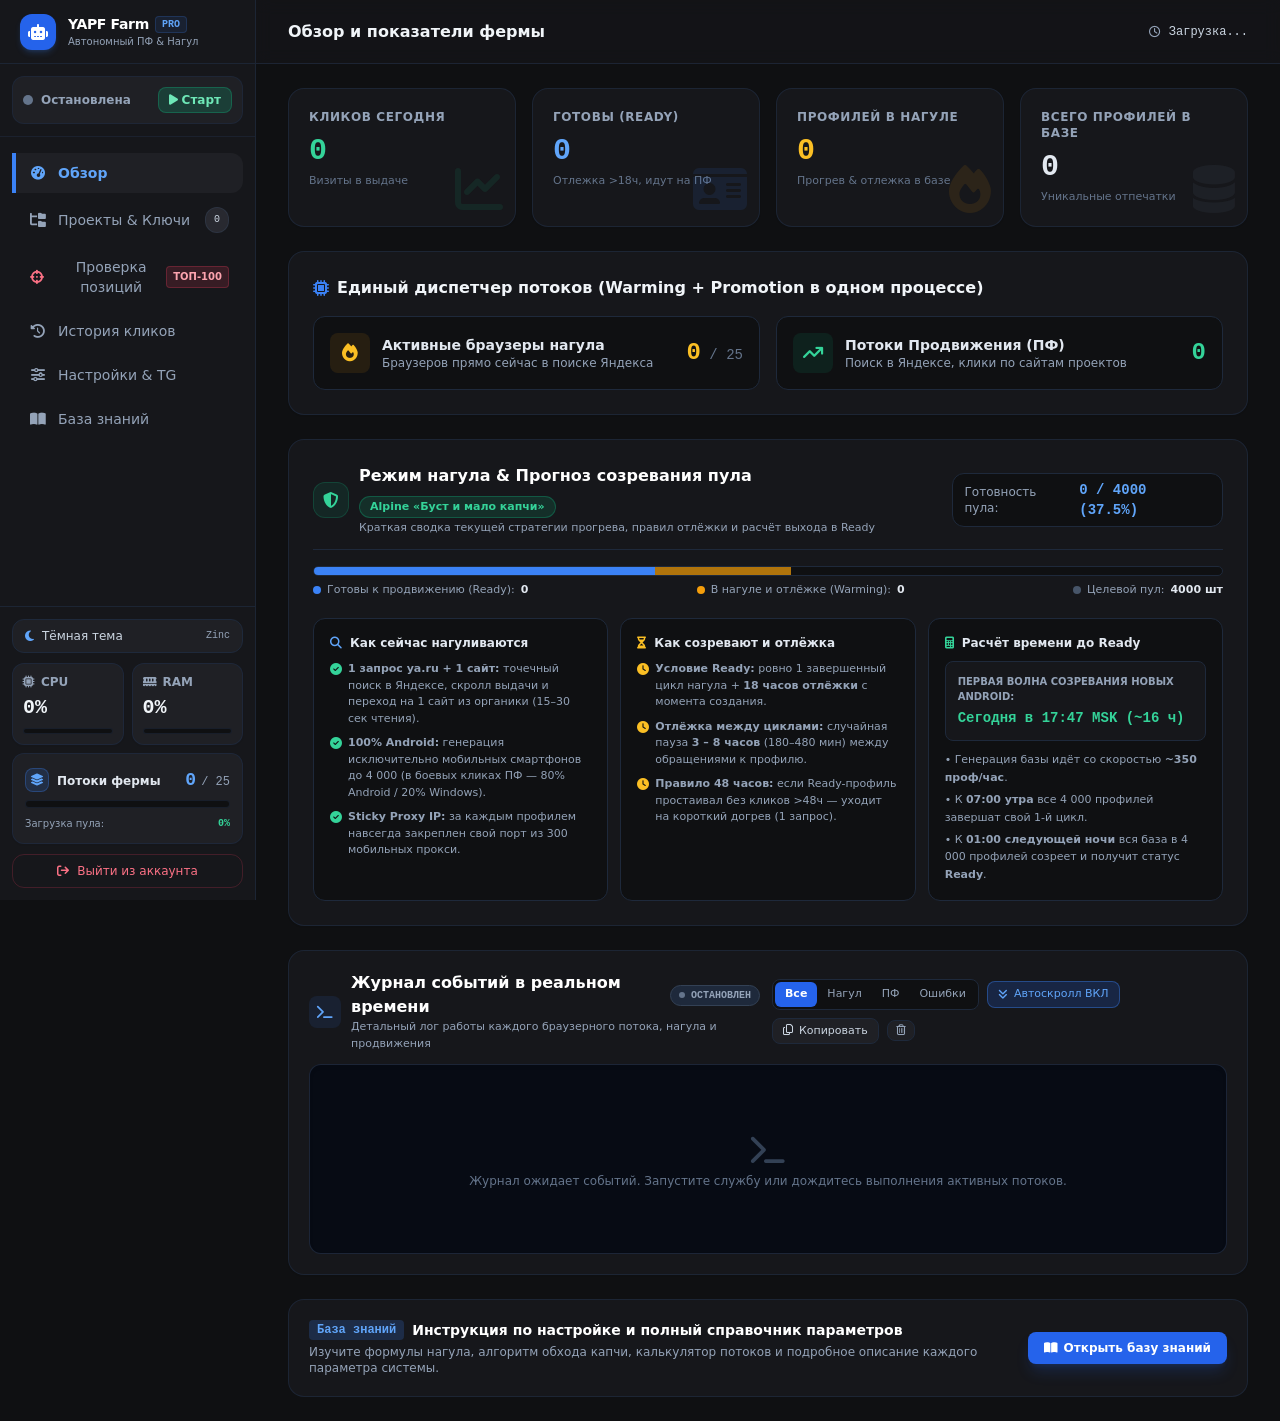
==== templates/index.html @ 26963399 "Convert LR regions handbook into a collapsible and scrollable accordion list" ====
<!DOCTYPE html>
<html lang="ru" class="dark">
<head>
    <meta charset="UTF-8">
    <meta name="viewport" content="width=device-width, initial-scale=1.0, maximum-scale=1.0, user-scalable=no, viewport-fit=cover">
    <title>YAPF_Farm | Платформа управления ПФ Яндекса</title>
    <!-- Favicon & Icons -->
    <link rel="icon" type="image/svg+xml" href="/static/favicon.svg">
    <link rel="icon" type="image/png" sizes="32x32" href="/static/favicon-32x32.png">
    <link rel="icon" type="image/png" sizes="16x16" href="/static/favicon-16x16.png">
    <link rel="apple-touch-icon" sizes="180x180" href="/static/apple-touch-icon.png">
    <link rel="shortcut icon" href="/favicon.ico">
    <meta name="theme-color" content="#0f1012">
    <!-- Theme Flash Preventer -->
    <script>
        (function() {
            const saved = localStorage.getItem('yapf_theme') || 'dark';
            if (saved === 'light') {
                document.documentElement.classList.remove('dark');
                document.documentElement.classList.add('light');
            } else {
                document.documentElement.classList.add('dark');
                document.documentElement.classList.remove('light');
            }
        })();
    </script>
    <!-- Local Precompiled Tailwind CSS (Zero external latency, no JIT lag) -->
    <link rel="stylesheet" href="/static/tailwind.min.css?v=3">
    <!-- Local Font Awesome -->
    <link rel="stylesheet" href="/static/fontawesome.min.css?v=3">
    <!-- Local Alpine.js -->
    <script defer src="/static/alpine.min.js?v=2"></script>
    <style>
        [x-cloak] { display: none !important; }
        .no-scrollbar::-webkit-scrollbar { display: none; }
        .no-scrollbar { -ms-overflow-style: none; scrollbar-width: none; }
        /* Safe area support for iPhone 15 Pro Max */
        body {
            padding-top: env(safe-area-inset-top);
            padding-bottom: env(safe-area-inset-bottom);
        }
    </style>
    <style>
        #liveLogTerminal::-webkit-scrollbar { width: 8px; }
        #liveLogTerminal::-webkit-scrollbar-track { background: #0f1012; border-radius: 4px; }
        #liveLogTerminal::-webkit-scrollbar-thumb { background: #272930; border-radius: 4px; }
        #liveLogTerminal::-webkit-scrollbar-thumb:hover { background: #3e414d; }
    </style>
</head>
<body class="bg-dark-950 text-slate-100 min-h-screen font-sans antialiased selection:bg-blue-600 selection:text-white" x-data="farmApp()" x-init="init()">

        <div class="min-h-screen flex flex-col lg:flex-row bg-dark-950 text-slate-100">

        <!-- DESKTOP LEFT VERTICAL SIDEBAR -->
        <aside class="hidden lg:flex flex-col w-64 fixed inset-y-0 left-0 bg-dark-900 border-r border-slate-800/80 z-30 select-none">
            <!-- Sidebar Header: Logo & Branding -->
            <div class="h-16 px-5 flex items-center justify-between border-b border-slate-800/80">
                <div class="flex items-center gap-3 min-w-0">
                    <div class="w-9 h-9 rounded-xl bg-blue-600 flex items-center justify-center font-bold text-white shadow-md shadow-blue-500/20 shrink-0">
                        <i class="fa-solid fa-robot text-base"></i>
                    </div>
                    <div class="min-w-0">
                        <div class="flex items-center gap-1.5">
                            <span class="font-bold text-sm tracking-tight text-white">YAPF Farm</span>
                            <span class="text-[10px] px-1.5 py-0.2 rounded font-mono font-bold bg-blue-500/10 text-blue-400 border border-blue-500/20">PRO</span>
                        </div>
                        <p class="text-[10px] text-slate-400 truncate">Автономный ПФ & Нагул</p>
                    </div>
                </div>
            </div>

            <!-- Master Service State & Toggle -->
            <div class="p-3 border-b border-slate-800/60">
                <div class="bg-dark-850 p-2.5 rounded-xl border border-slate-800/80 flex items-center justify-between gap-2">
                    <div class="flex items-center gap-2 min-w-0">
                        <span class="w-2.5 h-2.5 rounded-full shrink-0"
                              :class="status.is_running ? 'bg-emerald-400 animate-pulse' : 'bg-slate-500'"></span>
                        <span class="text-xs font-semibold truncate"
                              :class="status.is_running ? 'text-emerald-400' : 'text-slate-400'"
                              x-text="status.is_running ? 'Ферма работает' : 'Остановлена'"></span>
                    </div>
                    <button @click="toggleService()" 
                            class="px-2.5 py-1 rounded-lg text-xs font-semibold flex items-center gap-1 transition active:scale-95 shrink-0"
                            :class="status.is_running ? 'bg-rose-500/20 text-rose-300 hover:bg-rose-500/30 border border-rose-500/30' : 'bg-emerald-500/20 text-emerald-300 hover:bg-emerald-500/30 border border-emerald-500/30'">
                        <i :class="status.is_running ? 'fa-solid fa-pause' : 'fa-solid fa-play'"></i>
                        <span x-text="status.is_running ? 'Стоп' : 'Старт'"></span>
                    </button>
                </div>
            </div>

            <!-- Vertical Navigation Menu -->
            <div class="flex-1 overflow-y-auto px-3 py-4 space-y-1">
                <button @click="currentTab = 'overview'"
                        :class="currentTab === 'overview' ? 'bg-dark-850 text-blue-400 font-semibold border-l-4 border-blue-500' : 'text-slate-400 hover:text-slate-200 hover:bg-dark-850/60 border-l-4 border-transparent'"
                        class="w-full flex items-center justify-between px-3.5 py-2.5 rounded-r-xl text-xs sm:text-sm transition group">
                    <span class="flex items-center gap-3">
                        <i class="fa-solid fa-gauge-high text-sm w-4 text-center"></i>
                        <span>Обзор</span>
                    </span>
                </button>

                <button @click="currentTab = 'projects'"
                        :class="currentTab === 'projects' ? 'bg-dark-850 text-blue-400 font-semibold border-l-4 border-blue-500' : 'text-slate-400 hover:text-slate-200 hover:bg-dark-850/60 border-l-4 border-transparent'"
                        class="w-full flex items-center justify-between px-3.5 py-2.5 rounded-r-xl text-xs sm:text-sm transition group">
                    <span class="flex items-center gap-3">
                        <i class="fa-solid fa-folder-tree text-sm w-4 text-center"></i>
                        <span>Проекты & Ключи</span>
                    </span>
                    <span class="px-2 py-0.5 rounded-full text-[10px] font-mono bg-dark-800 text-slate-300 border border-slate-700/50" x-text="projects.length"></span>
                </button>

                <button @click="currentTab = 'positions'; onOpenPositionsTab()"
                        :class="currentTab === 'positions' ? 'bg-dark-850 text-blue-400 font-semibold border-l-4 border-blue-500' : 'text-slate-400 hover:text-slate-200 hover:bg-dark-850/60 border-l-4 border-transparent'"
                        class="w-full flex items-center justify-between px-3.5 py-2.5 rounded-r-xl text-xs sm:text-sm transition group">
                    <span class="flex items-center gap-3">
                        <i class="fa-solid fa-crosshairs text-sm w-4 text-center text-rose-400"></i>
                        <span>Проверка позиций</span>
                    </span>
                    <span class="px-1.5 py-0.2 rounded text-[10px] font-bold bg-rose-500/15 text-rose-300 border border-rose-500/25">ТОП-100</span>
                </button>

                <button @click="currentTab = 'logs'"
                        :class="currentTab === 'logs' ? 'bg-dark-850 text-blue-400 font-semibold border-l-4 border-blue-500' : 'text-slate-400 hover:text-slate-200 hover:bg-dark-850/60 border-l-4 border-transparent'"
                        class="w-full flex items-center justify-between px-3.5 py-2.5 rounded-r-xl text-xs sm:text-sm transition group">
                    <span class="flex items-center gap-3">
                        <i class="fa-solid fa-clock-rotate-left text-sm w-4 text-center"></i>
                        <span>История кликов</span>
                    </span>
                </button>

                <button @click="currentTab = 'settings'"
                        :class="currentTab === 'settings' ? 'bg-dark-850 text-blue-400 font-semibold border-l-4 border-blue-500' : 'text-slate-400 hover:text-slate-200 hover:bg-dark-850/60 border-l-4 border-transparent'"
                        class="w-full flex items-center justify-between px-3.5 py-2.5 rounded-r-xl text-xs sm:text-sm transition group">
                    <span class="flex items-center gap-3">
                        <i class="fa-solid fa-sliders text-sm w-4 text-center"></i>
                        <span>Настройки & TG</span>
                    </span>
                </button>

                <button @click="currentTab = 'manual'"
                        :class="currentTab === 'manual' ? 'bg-dark-850 text-blue-400 font-semibold border-l-4 border-blue-500' : 'text-slate-400 hover:text-slate-200 hover:bg-dark-850/60 border-l-4 border-transparent'"
                        class="w-full flex items-center justify-between px-3.5 py-2.5 rounded-r-xl text-xs sm:text-sm transition group">
                    <span class="flex items-center gap-3">
                        <i class="fa-solid fa-book-open text-sm w-4 text-center"></i>
                        <span>База знаний</span>
                    </span>
                </button>
            </div>

            <!-- Sidebar Footer: Theme Switcher, Telemetry, Logout -->
            <div class="p-3 border-t border-slate-800/80 space-y-2.5">
                <!-- Theme Switcher Button -->
                <button @click="toggleTheme()" 
                        class="w-full flex items-center justify-between px-3 py-2 rounded-xl text-xs font-medium transition bg-dark-850 hover:bg-dark-800 text-slate-300 border border-slate-800">
                    <span class="flex items-center gap-2">
                        <template x-if="theme === 'dark'">
                            <span class="flex items-center gap-2"><i class="fa-solid fa-moon text-blue-400"></i> Тёмная тема</span>
                        </template>
                        <template x-if="theme === 'light'">
                            <span class="flex items-center gap-2"><i class="fa-solid fa-sun text-amber-500"></i> Светлая тема</span>
                        </template>
                    </span>
                    <span class="text-[10px] text-slate-400 font-mono" x-text="theme === 'dark' ? 'Zinc' : 'Light'"></span>
                </button>

                <!-- Prominent Server & Farm Telemetry -->
                <div class="space-y-2">
                    <!-- CPU & RAM Cards -->
                    <div class="grid grid-cols-2 gap-2">
                        <div class="bg-dark-850 p-2.5 rounded-xl border border-slate-800/90 shadow-sm">
                            <div class="flex items-center justify-between text-xs text-slate-400 font-semibold mb-1">
                                <span class="flex items-center gap-1.5">
                                    <i class="fa-solid fa-microchip text-slate-400 text-xs"></i> CPU
                                </span>
                            </div>
                            <div class="text-lg sm:text-xl font-extrabold font-mono" :class="status.cpu_load > 80 ? 'text-amber-400' : 'text-slate-100'" x-text="status.cpu_load + '%'"></div>
                            <div class="w-full bg-dark-950 rounded-full h-1.5 overflow-hidden mt-1.5 border border-slate-800/60">
                                <div class="h-full rounded-full transition-all duration-300"
                                     :class="status.cpu_load > 80 ? 'bg-amber-400' : 'bg-blue-500'"
                                     :style="'width: ' + Math.min(100, Math.round(status.cpu_load || 0)) + '%'"></div>
                            </div>
                        </div>

                        <div class="bg-dark-850 p-2.5 rounded-xl border border-slate-800/90 shadow-sm">
                            <div class="flex items-center justify-between text-xs text-slate-400 font-semibold mb-1">
                                <span class="flex items-center gap-1.5">
                                    <i class="fa-solid fa-memory text-slate-400 text-xs"></i> RAM
                                </span>
                            </div>
                            <div class="text-lg sm:text-xl font-extrabold font-mono text-slate-100" x-text="status.ram_load + '%'"></div>
                            <div class="w-full bg-dark-950 rounded-full h-1.5 overflow-hidden mt-1.5 border border-slate-800/60">
                                <div class="h-full bg-emerald-500 rounded-full transition-all duration-300"
                                     :style="'width: ' + Math.min(100, Math.round(status.ram_load || 0)) + '%'"></div>
                            </div>
                        </div>
                    </div>
                    
                    <!-- Threads Card -->
                    <div class="bg-dark-850 p-3 rounded-xl border border-slate-800/90 shadow-sm space-y-1.5">
                        <div class="flex items-center justify-between">
                            <div class="flex items-center gap-2">
                                <div class="w-6 h-6 rounded-lg bg-blue-500/15 text-blue-400 flex items-center justify-center text-xs border border-blue-500/30">
                                    <i class="fa-solid fa-layer-group"></i>
                                </div>
                                <div>
                                    <span class="text-xs font-bold text-slate-200">Потоки фермы</span>
                                </div>
                            </div>
                            <div class="text-right">
                                <span class="text-base sm:text-lg font-extrabold font-mono text-blue-400" x-text="status.active_threads"></span>
                                <span class="text-xs text-slate-400 font-mono font-medium"> / <span x-text="status.max_threads"></span></span>
                            </div>
                        </div>
                        <div class="w-full bg-dark-950 rounded-full h-2 overflow-hidden border border-slate-800/60">
                            <div class="bg-blue-500 h-full rounded-full transition-all duration-300"
                                 :style="'width: ' + Math.min(100, Math.round((status.active_threads / (status.max_threads || 1)) * 100)) + '%'"></div>
                        </div>
                        <div class="flex items-center justify-between text-[10px] text-slate-400 pt-0.5">
                            <span>Загрузка пула:</span>
                            <span class="font-mono font-bold" :class="status.active_threads >= status.max_threads ? 'text-amber-400' : 'text-emerald-400'"
                                  x-text="Math.round((status.active_threads / (status.max_threads || 1)) * 100) + '%'"></span>
                        </div>
                    </div>
                </div>

                <!-- Logout -->
                <a href="/logout" class="flex items-center justify-center gap-2 w-full px-3 py-2 text-xs text-rose-400 hover:text-white hover:bg-rose-500/20 rounded-xl transition border border-rose-500/20">
                    <i class="fa-solid fa-arrow-right-from-bracket"></i>
                    <span>Выйти из аккаунта</span>
                </a>
            </div>
        </aside>

        <!-- MOBILE TOP HEADER (with hamburger) -->
        <header class="lg:hidden sticky top-0 z-30 bg-dark-900 border-b border-slate-800/80 px-4 h-14 flex items-center justify-between">
            <div class="flex items-center gap-3">
                <button @click="mobileNavOpen = true" class="p-2 text-slate-300 hover:text-white hover:bg-dark-850 rounded-lg">
                    <i class="fa-solid fa-bars text-lg"></i>
                </button>
                <div class="flex items-center gap-2">
                    <span class="font-bold text-sm text-white">YAPF</span>
                    <span class="text-[11px] px-2 py-0.5 rounded-md font-mono"
                          :class="status.is_running ? 'bg-emerald-500/20 text-emerald-400' : 'bg-rose-500/20 text-rose-400'"
                          x-text="status.is_running ? 'В РАБОТЕ' : 'СТОП'"></span>
                </div>
            </div>
            
            <div class="flex items-center gap-2">
                <button @click="toggleTheme()" class="p-2 text-slate-300 hover:text-white hover:bg-dark-850 rounded-lg text-xs" title="Переключить тему">
                    <i :class="theme === 'dark' ? 'fa-solid fa-moon text-blue-400' : 'fa-solid fa-sun text-amber-500'"></i>
                </button>
                <button @click="toggleService()" 
                        class="px-3 py-1.5 rounded-lg text-xs font-semibold flex items-center gap-1.5 shadow"
                        :class="status.is_running ? 'bg-rose-600 text-white' : 'bg-emerald-600 text-white'">
                    <i :class="status.is_running ? 'fa-solid fa-pause' : 'fa-solid fa-play'"></i>
                    <span x-text="status.is_running ? 'Стоп' : 'Старт'"></span>
                </button>
            </div>
        </header>

        <!-- MOBILE SLIDE-OVER DRAWER -->
        <div x-show="mobileNavOpen" class="fixed inset-0 z-50 lg:hidden flex" x-cloak>
            <div @click="mobileNavOpen = false" class="fixed inset-0 bg-black/70 backdrop-blur-sm transition-opacity"></div>
            <div class="relative w-72 max-w-[85vw] bg-dark-900 h-full p-4 flex flex-col justify-between shadow-2xl z-10 border-r border-slate-800">
                <div>
                    <div class="flex items-center justify-between pb-4 border-b border-slate-800 mb-4">
                        <div class="flex items-center gap-2.5">
                            <div class="w-8 h-8 rounded-lg bg-blue-600 flex items-center justify-center font-bold text-white">
                                <i class="fa-solid fa-robot"></i>
                            </div>
                            <span class="font-bold text-white">YAPF Farm</span>
                        </div>
                        <button @click="mobileNavOpen = false" class="p-1.5 text-slate-400 hover:text-white">
                            <i class="fa-solid fa-xmark text-lg"></i>
                        </button>
                    </div>
                    <div class="space-y-1">
                        <button @click="currentTab = 'overview'; mobileNavOpen = false"
                                :class="currentTab === 'overview' ? 'bg-dark-850 text-blue-400 font-semibold' : 'text-slate-400 hover:text-white'"
                                class="w-full flex items-center gap-3 px-3 py-2.5 rounded-lg text-sm">
                            <i class="fa-solid fa-gauge-high w-4"></i> Обзор
                        </button>
                        <button @click="currentTab = 'projects'; mobileNavOpen = false"
                                :class="currentTab === 'projects' ? 'bg-dark-850 text-blue-400 font-semibold' : 'text-slate-400 hover:text-white'"
                                class="w-full flex items-center justify-between px-3 py-2.5 rounded-lg text-sm">
                            <span class="flex items-center gap-3"><i class="fa-solid fa-folder-tree w-4"></i> Проекты & Ключи</span>
                            <span class="px-2 py-0.5 rounded-full text-xs bg-dark-800" x-text="projects.length"></span>
                        </button>
                        <button @click="currentTab = 'positions'; onOpenPositionsTab(); mobileNavOpen = false"
                                :class="currentTab === 'positions' ? 'bg-dark-850 text-blue-400 font-semibold' : 'text-slate-400 hover:text-white'"
                                class="w-full flex items-center justify-between px-3 py-2.5 rounded-lg text-sm">
                            <span class="flex items-center gap-3"><i class="fa-solid fa-crosshairs w-4 text-rose-400"></i> Проверка позиций</span>
                            <span class="px-1.5 py-0.2 rounded text-[10px] font-bold bg-rose-500/20 text-rose-300">ТОП-100</span>
                        </button>
                        <button @click="currentTab = 'logs'; mobileNavOpen = false"
                                :class="currentTab === 'logs' ? 'bg-dark-850 text-blue-400 font-semibold' : 'text-slate-400 hover:text-white'"
                                class="w-full flex items-center gap-3 px-3 py-2.5 rounded-lg text-sm">
                            <i class="fa-solid fa-clock-rotate-left w-4"></i> История кликов
                        </button>
                        <button @click="currentTab = 'settings'; mobileNavOpen = false"
                                :class="currentTab === 'settings' ? 'bg-dark-850 text-blue-400 font-semibold' : 'text-slate-400 hover:text-white'"
                                class="w-full flex items-center gap-3 px-3 py-2.5 rounded-lg text-sm">
                            <i class="fa-solid fa-sliders w-4"></i> Настройки & TG
                        </button>
                        <button @click="currentTab = 'manual'; mobileNavOpen = false"
                                :class="currentTab === 'manual' ? 'bg-dark-850 text-blue-400 font-semibold' : 'text-slate-400 hover:text-white'"
                                class="w-full flex items-center gap-3 px-3 py-2.5 rounded-lg text-sm">
                            <i class="fa-solid fa-book-open w-4"></i> База знаний
                        </button>
                    </div>
                </div>
                <div class="pt-4 border-t border-slate-800 space-y-3">
                    <!-- Prominent Mobile Telemetry -->
                    <div class="space-y-2">
                        <div class="grid grid-cols-2 gap-2">
                            <div class="bg-dark-850 p-2.5 rounded-xl border border-slate-800/90 shadow-sm">
                                <div class="text-[11px] text-slate-400 font-semibold mb-1 flex items-center gap-1.5">
                                    <i class="fa-solid fa-microchip text-slate-400 text-xs"></i> CPU
                                </div>
                                <div class="text-base font-extrabold font-mono" :class="status.cpu_load > 80 ? 'text-amber-400' : 'text-slate-100'" x-text="status.cpu_load + '%'"></div>
                            </div>
                            <div class="bg-dark-850 p-2.5 rounded-xl border border-slate-800/90 shadow-sm">
                                <div class="text-[11px] text-slate-400 font-semibold mb-1 flex items-center gap-1.5">
                                    <i class="fa-solid fa-memory text-slate-400 text-xs"></i> RAM
                                </div>
                                <div class="text-base font-extrabold font-mono text-slate-100" x-text="status.ram_load + '%'"></div>
                            </div>
                        </div>
                        <div class="bg-dark-850 p-2.5 rounded-xl border border-slate-800/90 shadow-sm flex items-center justify-between">
                            <span class="text-xs font-semibold text-slate-300 flex items-center gap-1.5">
                                <i class="fa-solid fa-layer-group text-blue-400"></i> Потоки
                            </span>
                            <span class="text-sm font-bold font-mono text-blue-400" x-text="status.active_threads + ' / ' + status.max_threads"></span>
                        </div>
                    </div>

                    <button @click="toggleTheme()" class="w-full flex items-center justify-between px-3 py-2 bg-dark-850 rounded-lg text-xs text-slate-300">
                        <span class="flex items-center gap-2">
                            <i :class="theme === 'dark' ? 'fa-solid fa-moon text-blue-400' : 'fa-solid fa-sun text-amber-500'"></i>
                            <span x-text="theme === 'dark' ? 'Тёмная тема' : 'Светлая тема'"></span>
                        </span>
                        <span class="text-[10px] uppercase font-bold text-slate-400" x-text="theme"></span>
                    </button>
                    <a href="/logout" class="flex items-center justify-center gap-2 w-full px-3 py-2 text-xs text-rose-400 bg-rose-500/10 rounded-lg">
                        <i class="fa-solid fa-arrow-right-from-bracket"></i> Выйти
                    </a>
                </div>
            </div>
        </div>

        <!-- MAIN CONTENT WRAPPER -->
        <div class="flex-1 lg:pl-64 flex flex-col min-w-0">
            <!-- Content Top Bar (Desktop) -->
            <div class="hidden lg:flex items-center justify-between h-16 px-6 sm:px-8 border-b border-slate-800/80 bg-dark-900/60 backdrop-blur sticky top-0 z-20">
                <div>
                    <h1 class="text-sm sm:text-base font-bold text-slate-100 flex items-center gap-2">
                        <template x-if="currentTab === 'overview'"><span>Обзор и показатели фермы</span></template>
                        <template x-if="currentTab === 'projects'"><span>Управление сайтами и поисковыми запросами</span></template>
                        <template x-if="currentTab === 'positions'"><span>Мониторинг позиций в органике Яндекса (ТОП-100)</span></template>
                        <template x-if="currentTab === 'logs'"><span>Журнал поисковых переходов и кликов</span></template>
                        <template x-if="currentTab === 'settings'"><span>Системные параметры фермы и Telegram-бот</span></template>
                        <template x-if="currentTab === 'manual'"><span>База знаний и регламенты нагула</span></template>
                    </h1>
                </div>
                <div class="flex items-center gap-3">
                    <div class="flex items-center gap-2 text-xs text-slate-400">
                        <i class="fa-regular fa-clock"></i>
                        <span class="font-mono text-slate-300" x-text="lastUpdate || 'Загрузка...'"></span>
                    </div>
                </div>
            </div>

            <!-- Inner Content Area -->
            <main class="flex-1 max-w-7xl w-full mx-auto px-3 sm:px-6 lg:px-8 py-4 sm:py-6 space-y-4 sm:space-y-6 min-w-0">

        <!-- TAB 1: OVERVIEW                            -->
        <!-- ========================================== -->
        <div x-show="currentTab === 'overview'" class="space-y-4 sm:space-y-6" x-cloak>
            <!-- KPI Cards Grid -->
            <div class="grid grid-cols-2 lg:grid-cols-4 gap-3 sm:gap-4">
                <div class="bg-dark-900 border border-slate-800/80 rounded-2xl p-4 sm:p-5 relative overflow-hidden shadow-sm">
                    <div class="text-[11px] sm:text-xs text-slate-400 uppercase tracking-wider font-semibold">Кликов сегодня</div>
                    <div class="text-2xl sm:text-3xl font-extrabold font-mono text-emerald-400 mt-2" x-text="status.clicks_today"></div>
                    <p class="text-[11px] text-slate-500 mt-1">Визиты в выдаче</p>
                    <div class="absolute right-3 bottom-3 text-emerald-500/10 text-4xl sm:text-5xl pointer-events-none">
                        <i class="fa-solid fa-chart-line"></i>
                    </div>
                </div>

                <div class="bg-dark-900 border border-slate-800/80 rounded-2xl p-4 sm:p-5 relative overflow-hidden shadow-sm">
                    <div class="text-[11px] sm:text-xs text-slate-400 uppercase tracking-wider font-semibold">Готовы (Ready)</div>
                    <div class="text-2xl sm:text-3xl font-extrabold font-mono text-blue-400 mt-2" x-text="status.profiles.ready"></div>
                    <p class="text-[11px] text-slate-500 mt-1">Отлежка >18ч, идут на ПФ</p>
                    <div class="absolute right-3 bottom-3 text-blue-500/10 text-4xl sm:text-5xl pointer-events-none">
                        <i class="fa-solid fa-id-card"></i>
                    </div>
                </div>

                <div class="bg-dark-900 border border-slate-800/80 rounded-2xl p-4 sm:p-5 relative overflow-hidden shadow-sm">
                    <div class="text-[11px] sm:text-xs text-slate-400 uppercase tracking-wider font-semibold">Профилей в нагуле</div>
                    <div class="text-2xl sm:text-3xl font-extrabold font-mono text-amber-400 mt-2" x-text="status.profiles.warming"></div>
                    <p class="text-[11px] text-slate-500 mt-1">Прогрев & отлежка в базе</p>
                    <div class="absolute right-3 bottom-3 text-amber-500/10 text-4xl sm:text-5xl pointer-events-none">
                        <i class="fa-solid fa-fire"></i>
                    </div>
                </div>

                <div class="bg-dark-900 border border-slate-800/80 rounded-2xl p-4 sm:p-5 relative overflow-hidden shadow-sm">
                    <div class="text-[11px] sm:text-xs text-slate-400 uppercase tracking-wider font-semibold">Всего профилей в базе</div>
                    <div class="text-2xl sm:text-3xl font-extrabold font-mono text-slate-200 mt-2" x-text="status.profiles.total"></div>
                    <p class="text-[11px] text-slate-500 mt-1">Уникальные отпечатки</p>
                    <div class="absolute right-3 bottom-3 text-slate-500/10 text-4xl sm:text-5xl pointer-events-none">
                        <i class="fa-solid fa-database"></i>
                    </div>
                </div>
            </div>

            <!-- Thread Activity Breakdown -->
            <div class="bg-dark-900 border border-slate-800/80 rounded-2xl p-4 sm:p-6 shadow-sm">
                <h3 class="font-bold text-sm sm:text-base mb-4 flex items-center gap-2">
                    <i class="fa-solid fa-microchip text-blue-500"></i> Единый диспетчер потоков (Warming + Promotion в одном процессе)
                </h3>
                <div class="grid grid-cols-1 md:grid-cols-2 gap-3 sm:gap-4">
                    <div class="bg-dark-950 p-4 rounded-xl border border-slate-800 flex items-center justify-between">
                        <div class="flex items-center gap-3">
                            <div class="w-10 h-10 rounded-lg bg-amber-500/10 text-amber-400 flex items-center justify-center text-lg shrink-0">
                                <i class="fa-solid fa-fire"></i>
                            </div>
                            <div>
                                <div class="font-bold text-sm text-slate-200">Активные браузеры нагула</div>
                                <div class="text-xs text-slate-400">Браузеров прямо сейчас в поиске Яндекса</div>
                            </div>
                        </div>
                        <div class="text-2xl font-mono font-bold text-amber-400"><span x-text="status.warming_active"></span><span class="text-sm text-slate-500 font-normal"> / <span x-text="status.max_threads"></span></span></div>
                    </div>

                    <div class="bg-dark-950 p-4 rounded-xl border border-slate-800 flex items-center justify-between">
                        <div class="flex items-center gap-3">
                            <div class="w-10 h-10 rounded-lg bg-emerald-500/10 text-emerald-400 flex items-center justify-center text-lg shrink-0">
                                <i class="fa-solid fa-arrow-trend-up"></i>
                            </div>
                            <div>
                                <div class="font-bold text-sm text-slate-200">Потоки Продвижения (ПФ)</div>
                                <div class="text-xs text-slate-400">Поиск в Яндексе, клики по сайтам проектов</div>
                            </div>
                        </div>
                        <div class="text-2xl font-mono font-bold text-emerald-400" x-text="status.promo_active"></div>
                    </div>
                </div>
            </div>

            <!-- ======================================================== -->
            <!-- WARMING STRATEGY & READY ETA SUMMARY CARD                -->
            <!-- ======================================================== -->
            <div class="bg-dark-900 border border-slate-800/80 rounded-2xl p-4 sm:p-6 shadow-sm space-y-4">
                <!-- Header with Standard Pill & Progress -->
                <div class="flex flex-col sm:flex-row sm:items-center justify-between gap-3 border-b border-slate-800 pb-3">
                    <div class="flex items-center gap-2.5">
                        <div class="w-9 h-9 rounded-xl bg-emerald-500/10 text-emerald-400 flex items-center justify-center shrink-0 border border-emerald-500/20">
                            <i class="fa-solid fa-shield-halved text-base"></i>
                        </div>
                        <div>
                            <div class="flex items-center gap-2 flex-wrap">
                                <h3 class="font-bold text-sm sm:text-base text-white">Режим нагула & Прогноз созревания пула</h3>
                                <span class="px-2.5 py-0.5 rounded-full text-[11px] font-semibold bg-emerald-500/15 text-emerald-400 border border-emerald-500/30">
                                    Alpine «Буст и мало капчи»
                                </span>
                            </div>
                            <p class="text-[11px] text-slate-400 mt-0.5">Краткая сводка текущей стратегии прогрева, правил отлёжки и расчёт выхода в Ready</p>
                        </div>
                    </div>
                    <div class="flex items-center gap-2 bg-dark-950 px-3 py-1.5 rounded-xl border border-slate-800 self-start sm:self-auto">
                        <span class="text-xs text-slate-400">Готовность пула:</span>
                        <span class="font-mono font-bold text-xs sm:text-sm text-blue-400" x-text="status.profiles.ready + ' / ' + (status.ready_eta ? status.ready_eta.target_pool : 4000) + ' (' + (status.ready_eta ? status.ready_eta.ready_percent : 0) + '%)'"></span>
                    </div>
                </div>

                <!-- Visual Pool Bar -->
                <div class="space-y-1.5">
                    <div class="w-full h-2.5 bg-dark-950 rounded-full overflow-hidden border border-slate-800 flex">
                        <div class="bg-blue-500 transition-all duration-500" :style="'width: ' + (status.ready_eta ? status.ready_eta.ready_percent : 37.5) + '%'"></div>
                        <div class="bg-amber-500/70 transition-all duration-500" :style="'width: ' + (status.profiles.total ? Math.min(100 - (status.ready_eta ? status.ready_eta.ready_percent : 37.5), (status.profiles.warming / (status.ready_eta ? status.ready_eta.target_pool : 4000)) * 100) : 15) + '%'"></div>
                    </div>
                    <div class="flex flex-wrap items-center justify-between text-[11px] text-slate-400 gap-2">
                        <span class="flex items-center gap-1.5"><span class="w-2 h-2 rounded-full bg-blue-500 inline-block"></span> Готовы к продвижению (Ready): <strong class="text-slate-200" x-text="status.profiles.ready"></strong></span>
                        <span class="flex items-center gap-1.5"><span class="w-2 h-2 rounded-full bg-amber-500 inline-block"></span> В нагуле и отлёжке (Warming): <strong class="text-slate-200" x-text="status.profiles.warming"></strong></span>
                        <span class="flex items-center gap-1.5"><span class="w-2 h-2 rounded-full bg-slate-600 inline-block"></span> Целевой пул: <strong class="text-slate-200" x-text="(status.ready_eta ? status.ready_eta.target_pool : 4000) + ' шт'"></strong></span>
                    </div>
                </div>

                <!-- 3 Strategy Details Cards -->
                <div class="grid grid-cols-1 md:grid-cols-3 gap-3 pt-1">
                    <!-- 1: How profiles are warmed -->
                    <div class="bg-dark-950 p-4 rounded-xl border border-slate-800 space-y-2.5">
                        <div class="text-xs font-bold text-slate-200 flex items-center gap-2">
                            <i class="fa-solid fa-magnifying-glass text-blue-400"></i> Как сейчас нагуливаются
                        </div>
                        <ul class="text-[11px] text-slate-400 space-y-2">
                            <li class="flex items-start gap-1.5">
                                <i class="fa-solid fa-circle-check text-emerald-400 text-xs mt-0.5 shrink-0"></i>
                                <span><strong>1 запрос ya.ru + 1 сайт:</strong> точечный поиск в Яндексе, скролл выдачи и переход на 1 сайт из органики (15–30 сек чтения).</span>
                            </li>
                            <li class="flex items-start gap-1.5">
                                <i class="fa-solid fa-circle-check text-emerald-400 text-xs mt-0.5 shrink-0"></i>
                                <span><strong>100% Android:</strong> генерация исключительно мобильных смартфонов до 4 000 (в боевых кликах ПФ — 80% Android / 20% Windows).</span>
                            </li>
                            <li class="flex items-start gap-1.5">
                                <i class="fa-solid fa-circle-check text-emerald-400 text-xs mt-0.5 shrink-0"></i>
                                <span><strong>Sticky Proxy IP:</strong> за каждым профилем навсегда закреплен свой порт из 300 мобильных прокси.</span>
                            </li>
                        </ul>
                    </div>

                    <!-- 2: Maturation & Cooldown Rules -->
                    <div class="bg-dark-950 p-4 rounded-xl border border-slate-800 space-y-2.5">
                        <div class="text-xs font-bold text-slate-200 flex items-center gap-2">
                            <i class="fa-solid fa-hourglass-half text-amber-400"></i> Как созревают и отлёжка
                        </div>
                        <ul class="text-[11px] text-slate-400 space-y-2">
                            <li class="flex items-start gap-1.5">
                                <i class="fa-solid fa-clock text-amber-400 text-xs mt-0.5 shrink-0"></i>
                                <span><strong>Условие Ready:</strong> ровно 1 завершенный цикл нагула + <strong>18 часов отлёжки</strong> с момента создания.</span>
                            </li>
                            <li class="flex items-start gap-1.5">
                                <i class="fa-solid fa-clock text-amber-400 text-xs mt-0.5 shrink-0"></i>
                                <span><strong>Отлёжка между циклами:</strong> случайная пауза <strong>3 – 8 часов</strong> (180–480 мин) между обращениями к профилю.</span>
                            </li>
                            <li class="flex items-start gap-1.5">
                                <i class="fa-solid fa-clock text-amber-400 text-xs mt-0.5 shrink-0"></i>
                                <span><strong>Правило 48 часов:</strong> если Ready-профиль простаивал без кликов >48ч — уходит на короткий догрев (1 запрос).</span>
                            </li>
                        </ul>
                    </div>

                    <!-- 3: ETA calculation -->
                    <div class="bg-dark-950 p-4 rounded-xl border border-slate-800 space-y-2.5">
                        <div class="text-xs font-bold text-slate-200 flex items-center gap-2">
                            <i class="fa-solid fa-calculator text-emerald-400"></i> Расчёт времени до Ready
                        </div>
                        <div class="space-y-2.5 text-[11px]">
                            <div class="p-3 rounded-lg bg-dark-900 border border-slate-800">
                                <div class="text-slate-400 text-[10px] uppercase font-semibold">Первая волна созревания новых Android:</div>
                                <div class="text-sm font-bold font-mono text-emerald-400 mt-1" x-text="status.ready_eta ? status.ready_eta.eta_time_msk : 'Сегодня в 17:47 MSK (~16 ч)'"></div>
                            </div>
                            <div class="text-slate-400 leading-relaxed space-y-1">
                                <div>• Генерация базы идёт со скоростью <strong>~350 проф/час</strong>.</div>
                                <div>• К <strong>07:00 утра</strong> все 4 000 профилей завершат свой 1-й цикл.</div>
                                <div>• К <strong>01:00 следующей ночи</strong> вся база в 4 000 профилей созреет и получит статус <strong>Ready</strong>.</div>
                            </div>
                        </div>
                    </div>
                </div>
            </div>

            <!-- ======================================================== -->
            <!-- LIVE REAL-TIME TERMINAL / CONSOLE WINDOW                 -->
            <!-- ======================================================== -->
            <div class="bg-dark-900 border border-slate-800/80 rounded-2xl p-4 sm:p-5 shadow-sm space-y-3">
                <!-- Terminal Header & Controls -->
                <div class="flex flex-col md:flex-row md:items-center justify-between gap-3">
                    <div class="flex items-center gap-2.5">
                        <div class="w-8 h-8 rounded-lg bg-blue-500/10 text-blue-400 flex items-center justify-center shrink-0">
                            <i class="fa-solid fa-terminal text-sm"></i>
                        </div>
                        <div>
                            <div class="flex items-center gap-2">
                                <h3 class="font-bold text-sm sm:text-base text-white">Журнал событий в реальном времени</h3>
                                <span class="flex items-center gap-1.5 px-2 py-0.5 rounded-full text-[10px] font-mono font-semibold"
                                      :class="status.is_running ? 'bg-emerald-500/15 text-emerald-400 border border-emerald-500/30' : 'bg-slate-800 text-slate-400 border border-slate-700'">
                                    <span class="w-1.5 h-1.5 rounded-full" :class="status.is_running ? 'bg-emerald-400 animate-pulse' : 'bg-slate-500'"></span>
                                    <span x-text="status.is_running ? 'LIVE' : 'ОСТАНОВЛЕН'"></span>
                                </span>
                            </div>
                            <p class="text-[11px] text-slate-400">Детальный лог работы каждого браузерного потока, нагула и продвижения</p>
                        </div>
                    </div>

                    <!-- Filter pills & Action buttons -->
                    <div class="flex flex-wrap items-center gap-2">
                        <!-- Filters -->
                        <div class="inline-flex rounded-lg bg-dark-950 p-0.5 border border-slate-800 text-[11px]">
                            <button @click="setLogFilter('ALL')" 
                                    :class="liveLogFilter === 'ALL' ? 'bg-blue-600 text-white font-semibold' : 'text-slate-400 hover:text-white'"
                                    class="px-2.5 py-1 rounded-md transition">Все</button>
                            <button @click="setLogFilter('WARM')" 
                                    :class="liveLogFilter === 'WARM' ? 'bg-amber-600 text-white font-semibold' : 'text-slate-400 hover:text-white'"
                                    class="px-2.5 py-1 rounded-md transition">Нагул</button>
                            <button @click="setLogFilter('PROMO')" 
                                    :class="liveLogFilter === 'PROMO' ? 'bg-emerald-600 text-white font-semibold' : 'text-slate-400 hover:text-white'"
                                    class="px-2.5 py-1 rounded-md transition">ПФ</button>
                            <button @click="setLogFilter('ERROR')" 
                                    :class="liveLogFilter === 'ERROR' ? 'bg-rose-600 text-white font-semibold' : 'text-slate-400 hover:text-white'"
                                    class="px-2.5 py-1 rounded-md transition">Ошибки</button>
                        </div>

                        <!-- Auto-scroll toggle -->
                        <button @click="toggleAutoScroll()" 
                                :class="autoScroll ? 'bg-blue-600/20 text-blue-400 border-blue-500/40' : 'bg-dark-850 text-slate-400 border-slate-800'"
                                class="px-2.5 py-1 text-[11px] rounded-lg border flex items-center gap-1.5 transition active:scale-95"
                                title="Включить / отключить автопрокрутку к новым событиям">
                            <i class="fa-solid fa-angles-down"></i>
                            <span class="hidden sm:inline" x-text="autoScroll ? 'Автоскролл ВКЛ' : 'Автоскролл ВЫКЛ'"></span>
                        </button>

                        <!-- Copy logs -->
                        <button @click="copyLiveLogs()" 
                                class="px-2.5 py-1 text-[11px] rounded-lg border border-slate-800 bg-dark-850 hover:bg-dark-800 text-slate-300 flex items-center gap-1.5 transition active:scale-95">
                            <i class="fa-regular fa-copy"></i>
                            <span class="hidden sm:inline" x-text="copiedMsg || 'Копировать'"></span>
                        </button>

                        <!-- Clear logs -->
                        <button @click="clearLiveLogs()" 
                                class="p-1.5 sm:px-2 sm:py-1 text-[11px] rounded-lg border border-slate-800 bg-dark-850 hover:bg-rose-950/40 hover:text-rose-400 text-slate-400 flex items-center gap-1 transition active:scale-95"
                                title="Очистить терминал">
                            <i class="fa-regular fa-trash-can"></i>
                        </button>
                    </div>
                </div>

                <!-- Terminal Screen with Scrollbar -->
                <div class="relative">
                    <div id="liveLogTerminal" 
                         style="max-height: 400px; overflow-y: scroll; scroll-behavior: smooth;"
                         class="bg-[#070b14] border border-slate-800/90 rounded-xl p-3 sm:p-4 font-mono text-[11px] sm:text-xs space-y-1.5 shadow-inner select-text">
                        
                        <!-- Empty State -->
                        <template x-if="liveLogs.length === 0">
                            <div class="py-12 text-center text-slate-500 space-y-2 font-sans">
                                <i class="fa-solid fa-terminal text-3xl text-slate-700"></i>
                                <p class="text-xs">Журнал ожидает событий. Запустите службу или дождитесь выполнения активных потоков.</p>
                            </div>
                        </template>

                        <!-- Log Entries -->
                        <template x-for="l in liveLogs" :key="l.id">
                            <div class="flex items-start gap-2 py-1 px-1.5 rounded hover:bg-slate-900/60 transition group font-mono leading-relaxed">
                                <span class="text-slate-500 shrink-0 select-none text-[10px] sm:text-[11px]" x-text="'[' + l.time + ']'"></span>
                                <span class="px-1.5 py-0.2 rounded text-[10px] font-bold shrink-0 uppercase tracking-wide"
                                      :class="{
                                          'bg-amber-500/15 text-amber-300 border border-amber-500/30': l.level === 'WARM',
                                          'bg-emerald-500/15 text-emerald-300 border border-emerald-500/30': l.level === 'PROMO',
                                          'bg-blue-500/15 text-blue-300 border border-blue-500/30': l.level === 'INFO',
                                          'bg-green-500/15 text-green-300 border border-green-500/30': l.level === 'SUCCESS',
                                          'bg-rose-500/15 text-rose-300 border border-rose-500/30': l.level === 'ERROR',
                                          'bg-orange-500/15 text-orange-300 border border-orange-500/30': l.level === 'WARN'
                                      }" x-text="l.level"></span>
                                <span class="px-1.5 py-0.2 rounded text-[10px] font-semibold shrink-0 bg-slate-800 text-slate-300 border border-slate-700/80" x-text="l.tag"></span>
                                <span class="text-slate-200 break-words" x-text="l.message"></span>
                            </div>
                        </template>
                    </div>

                    <!-- Jump to bottom indicator if user scrolled up -->
                    <template x-if="!autoScroll && liveLogs.length > 0">
                        <button @click="toggleAutoScroll()" 
                                class="absolute bottom-3 right-4 px-3 py-1 rounded-full bg-blue-600 hover:bg-blue-500 text-white text-xs font-semibold shadow-lg shadow-blue-600/40 flex items-center gap-1.5 animate-bounce transition">
                            <i class="fa-solid fa-arrow-down"></i> Вниз
                        </button>
                    </template>
                </div>
            </div>

            <!-- Fast Action Banner -->
            <div class="bg-dark-900 border border-slate-800/80 rounded-2xl p-4 sm:p-5 flex flex-col sm:flex-row items-start sm:items-center justify-between gap-3">
                <div class="space-y-1">
                    <div class="flex items-center gap-2">
                        <span class="px-2 py-0.5 rounded bg-blue-500/20 text-blue-400 font-mono text-xs font-bold">База знаний</span>
                        <h4 class="font-bold text-sm text-white">Инструкция по настройке и полный справочник параметров</h4>
                    </div>
                    <p class="text-xs text-slate-400">Изучите формулы нагула, алгоритм обхода капчи, калькулятор потоков и подробное описание каждого параметра системы.</p>
                </div>
                <button @click="currentTab = 'manual'" class="px-4 py-2 bg-blue-600 hover:bg-blue-500 text-white rounded-lg text-xs font-semibold shrink-0 transition flex items-center gap-1.5 shadow-lg shadow-blue-600/20">
                    <i class="fa-solid fa-book-open"></i>
                    <span>Открыть базу знаний</span>
                </button>
            </div>
        </div>

        <!-- ========================================== -->
        <!-- TAB 2: PROJECTS & KEYWORDS                 -->
        <!-- ========================================== -->
        <div x-show="currentTab === 'projects'" class="space-y-4 sm:space-y-6" x-cloak>
            <div class="flex flex-col sm:flex-row items-start sm:items-center justify-between gap-3">
                <div>
                    <h2 class="text-base sm:text-lg font-bold">Управление проектами и ключевыми словами</h2>
                    <p class="text-xs text-slate-400">Сайты для продвижения в поиске Яндекса с привязкой по регионам (LR) и брендовыми хвостами</p>
                </div>
                <button @click="openAddProject()" class="w-full sm:w-auto px-4 py-2 bg-blue-600 hover:bg-blue-500 text-white rounded-lg text-xs sm:text-sm font-semibold flex items-center justify-center gap-2 shadow-lg shadow-blue-600/20">
                    <i class="fa-solid fa-plus"></i> Добавить проект
                </button>
            </div>

            <!-- Empty State -->
            <div x-show="projects.length === 0" class="bg-dark-900 border border-slate-800/80 rounded-2xl p-10 text-center space-y-3">
                <div class="w-12 h-12 rounded-2xl bg-blue-500/10 text-blue-400 flex items-center justify-center mx-auto text-xl">
                    <i class="fa-solid fa-folder-open"></i>
                </div>
                <h3 class="font-bold text-base text-slate-200">Пока нет добавленных проектов</h3>
                <p class="text-xs text-slate-400 max-w-sm mx-auto">Добавьте свой сайт, регион и список ключевых запросов с новой строки, чтобы ферма начала целевые клики в поиске Яндекса.</p>
                <button @click="openAddProject()" class="px-4 py-2 bg-blue-600 hover:bg-blue-500 text-white rounded-lg text-xs font-semibold">
                    Добавить первый сайт
                </button>
            </div>

            <!-- Projects Grid -->
            <div class="grid grid-cols-1 gap-4">
                <template x-for="p in projects" :key="p.id">
                    <div class="bg-dark-900 border border-slate-800/80 rounded-2xl p-4 sm:p-5 space-y-4">
                        <div class="flex flex-col sm:flex-row sm:items-center justify-between border-b border-slate-800 pb-3 gap-3">
                            <div class="flex items-center gap-3 min-w-0">
                                <div class="w-10 h-10 rounded-xl bg-blue-600/10 text-blue-400 flex items-center justify-center font-bold shrink-0 text-base">
                                    <i class="fa-solid fa-globe"></i>
                                </div>
                                <div class="min-w-0 space-y-0.5">
                                    <div class="flex items-center gap-2 flex-wrap">
                                        <h4 class="font-bold text-sm sm:text-base text-slate-100 truncate" x-text="p.name"></h4>
                                        <!-- Region badge -->
                                        <span class="bg-blue-500/10 text-blue-400 border border-blue-500/20 px-2 py-0.5 rounded text-[11px] font-mono flex items-center gap-1">
                                            <i class="fa-solid fa-location-dot text-[10px]"></i> LR: <span x-text="p.default_region || '213'"></span>
                                        </span>
                                        <!-- Brand tail badge -->
                                        <span x-show="p.brand_tail" class="bg-purple-500/10 text-purple-400 border border-purple-500/20 px-2 py-0.5 rounded text-[11px] font-mono flex items-center gap-1">
                                            <i class="fa-solid fa-tag text-[10px]"></i> Хвост: «<span x-text="p.brand_tail"></span>»
                                        </span>
                                    </div>
                                    <a :href="'https://' + p.domain" target="_blank" class="text-xs text-slate-400 hover:text-blue-400 font-mono flex items-center gap-1">
                                        <span x-text="p.domain"></span>
                                        <i class="fa-solid fa-arrow-up-right-from-square text-[10px]"></i>
                                    </a>
                                </div>
                            </div>
                            <div class="flex items-center gap-2 shrink-0 self-end sm:self-auto">
                                <!-- Dedicated Start/Stop PF Button per Project -->
                                <template x-if="p.is_active == 1">
                                    <button @click="toggleProjectPromo(p.id)" class="px-3 py-1.5 bg-emerald-500/15 hover:bg-rose-500/20 text-emerald-400 hover:text-rose-300 border border-emerald-500/30 hover:border-rose-500/30 rounded-xl text-xs font-semibold flex items-center gap-1.5 transition shadow-sm group" title="Нажмите, чтобы приостановить поисковые переходы для этого проекта">
                                        <span class="w-2 h-2 rounded-full bg-emerald-400 inline-block animate-pulse group-hover:bg-rose-400"></span>
                                        <span class="group-hover:hidden">ПФ запущен</span>
                                        <span class="hidden group-hover:inline flex items-center gap-1"><i class="fa-solid fa-pause"></i> Остановить ПФ</span>
                                    </button>
                                </template>
                                <template x-if="!p.is_active || p.is_active == 0">
                                    <button @click="toggleProjectPromo(p.id)" class="px-3 py-1.5 bg-dark-950 hover:bg-emerald-600 text-slate-300 hover:text-white border border-slate-700/80 hover:border-emerald-500 rounded-xl text-xs font-semibold flex items-center gap-1.5 transition shadow-sm" title="Нажмите, чтобы включить целевые клики по ключевым запросам этого проекта">
                                        <i class="fa-solid fa-play text-emerald-400"></i>
                                        <span>Запустить ПФ</span>
                                    </button>
                                </template>

                                <button @click="openEditProject(p)" class="px-2.5 py-1.5 bg-dark-850 hover:bg-dark-800 text-slate-300 hover:text-white text-xs rounded-lg font-medium flex items-center gap-1.5 border border-slate-700/80">
                                    <i class="fa-solid fa-sliders text-blue-400"></i> <span class="hidden sm:inline">Настройки</span>
                                </button>
                                <button @click="openAddKeyword(p)" class="px-3 py-1.5 bg-blue-600/10 hover:bg-blue-600/20 text-blue-400 text-xs rounded-lg font-medium flex items-center gap-1.5 border border-blue-500/30">
                                    <i class="fa-solid fa-plus"></i> <span>Добавить ключи</span>
                                </button>
                                <button @click="deleteProject(p.id)" class="p-2 text-slate-400 hover:text-rose-400 text-xs rounded-lg hover:bg-dark-850" title="Удалить проект">
                                    <i class="fa-solid fa-trash"></i>
                                </button>
                            </div>
                        </div>

                        <!-- Keywords Table for this project -->
                        <div class="overflow-x-auto rounded-xl border border-slate-800/60">
                            <table class="w-full text-left text-xs min-w-[540px]">
                                <thead class="text-slate-500 uppercase bg-dark-950/60 border-b border-slate-800">
                                    <tr>
                                        <th class="py-2.5 px-3">Ключевой запрос</th>
                                        <th class="py-2.5 px-3">Регион LR</th>
                                        <th class="py-2.5 px-3">Хвост поиска</th>
                                        <th class="py-2.5 px-3">Кликов сегодня</th>
                                        <th class="py-2.5 px-3">Суточная цель</th>
                                        <th class="py-2.5 px-3">Прогресс</th>
                                        <th class="py-2.5 px-3 text-right"></th>
                                    </tr>
                                </thead>
                                <tbody class="divide-y divide-slate-800/60">
                                    <template x-for="k in p.keywords" :key="k.id">
                                        <tr class="hover:bg-dark-850/40">
                                            <td class="py-2.5 px-3 font-medium text-slate-200" x-text="k.keyword"></td>
                                            <td class="py-2.5 px-3 font-mono text-blue-400" x-text="k.geo_region"></td>
                                            <td class="py-2.5 px-3 font-mono">
                                                <span x-show="k.brand_tail || p.brand_tail" class="text-purple-400 bg-purple-500/10 px-1.5 py-0.5 rounded text-[10px]" x-text="k.brand_tail || p.brand_tail"></span>
                                                <span x-show="!k.brand_tail && !p.brand_tail" class="text-slate-600">—</span>
                                            </td>
                                            <td class="py-2.5 px-3 font-mono font-bold" :class="k.clicks_today >= k.daily_goal ? 'text-emerald-400' : 'text-slate-300'" x-text="k.clicks_today"></td>
                                            <td class="py-2.5 px-3 font-mono text-slate-400" x-text="k.daily_goal"></td>
                                            <td class="py-2.5 px-3">
                                                <div class="w-20 bg-dark-950 rounded-full h-1.5 overflow-hidden">
                                                    <div class="bg-blue-500 h-1.5 rounded-full" :style="'width: ' + Math.min(100, Math.round((k.clicks_today / (k.daily_goal || 1)) * 100)) + '%'"></div>
                                                </div>
                                            </td>
                                            <td class="py-2.5 px-3 text-right">
                                                <button @click="deleteKeyword(k.id)" class="text-slate-500 hover:text-rose-400 p-1" title="Удалить ключ">
                                                    <i class="fa-solid fa-xmark text-xs"></i>
                                                </button>
                                            </td>
                                        </tr>
                                    </template>
                                    <tr x-show="!p.keywords || p.keywords.length === 0">
                                        <td colspan="7" class="py-4 text-center text-slate-500 text-xs">
                                            Ключевых фраз пока нет. Нажмите «Добавить ключи», чтобы вставить список.
                                        </td>
                                    </tr>
                                </tbody>
                            </table>
                        </div>
                    </div>
                </template>
            </div>
        </div>

        <!-- ========================================== -->
        <!-- TAB: POSITIONS & RANK CHECKER (TOP-100)    -->
        <!-- ========================================== -->
        <div x-show="currentTab === 'positions'" class="space-y-4 sm:space-y-6" x-cloak>
            
            <!-- CARD 1: RUN CHECK FORM (MATCHING ALPINE SCREENSHOT 1) -->
            <div class="bg-dark-900 border border-slate-800/80 rounded-2xl p-4 sm:p-6 shadow-sm space-y-5">
                <!-- Header -->
                <div class="flex flex-col sm:flex-row sm:items-center justify-between gap-3 border-b border-slate-800 pb-4">
                    <div class="flex items-center gap-3">
                        <div class="w-10 h-10 rounded-2xl bg-rose-600/90 text-white font-extrabold text-xl flex items-center justify-center shadow-lg shadow-rose-600/20 shrink-0">
                            Я
                        </div>
                        <div>
                            <h2 class="text-base sm:text-lg font-bold text-white flex items-center gap-2">
                                Проверка позиций
                            </h2>
                            <p class="text-xs text-slate-400">Органическая выдача Яндекса, Топ-100</p>
                        </div>
                    </div>
                    <div class="flex items-center gap-2 self-start sm:self-auto">
                        <button @click="openAddProject()" class="px-3.5 py-2 bg-dark-950 hover:bg-dark-850 text-slate-200 border border-slate-700/80 rounded-xl text-xs font-semibold flex items-center gap-1.5 transition">
                            <i class="fa-solid fa-plus text-blue-400"></i> Добавить проект
                        </button>
                        <button @click="currentTab = 'manual'" class="px-3.5 py-2 bg-dark-950 hover:bg-dark-850 text-slate-400 hover:text-slate-200 border border-slate-800 rounded-xl text-xs font-medium flex items-center gap-1.5 transition">
                            <i class="fa-regular fa-circle-question"></i> Инструкция
                        </button>
                    </div>
                </div>

                <!-- Form 2-Column Grid -->
                <div class="grid grid-cols-1 lg:grid-cols-12 gap-5 items-center">
                    <!-- Left Column: Parameters -->
                    <div class="lg:col-span-8 space-y-4">
                        <div>
                            <label class="block text-[11px] font-bold text-slate-400 uppercase tracking-wider mb-1.5">ПРОЕКТ</label>
                            <select x-model="selectedPositionProjectId" @change="onPositionProjectChange()"
                                    class="w-full bg-dark-950 border border-slate-800 rounded-xl px-3.5 py-2.5 text-xs sm:text-sm text-slate-200 focus:border-blue-500 focus:outline-none">
                                <option value="">-- Выберите проект для проверки --</option>
                                <template x-for="p in projects" :key="p.id">
                                    <option :value="p.id" x-text="p.name + ' (' + p.domain + ')'"></option>
                                </template>
                            </select>
                        </div>

                        <!-- Multi-region Selector with dropdown & tags -->
                        <div class="space-y-2">
                            <div class="flex items-center justify-between">
                                <label class="block text-[11px] font-bold text-slate-400 uppercase tracking-wider">
                                    Регионы проверки (выбор и добавление нескольких)
                                </label>
                                <span class="text-[11px] text-slate-400">
                                    Выбрано регионов: <b class="text-blue-400 font-mono" x-text="positionRegions.length"></b>
                                </span>
                            </div>

                            <div class="flex flex-col sm:flex-row items-stretch sm:items-center gap-2">
                                <select x-model="selectedRegionToAdd" class="flex-1 min-w-0 bg-dark-950 border border-slate-800 rounded-xl px-3 py-2.5 text-xs sm:text-sm text-slate-200 focus:border-blue-500 focus:outline-none truncate">
                                    <optgroup label="Популярные регионы">
                                        <option value="213">Москва (LR 213)</option>
                                        <option value="1">Московская область (LR 1)</option>
                                        <option value="2">Санкт-Петербург (LR 2)</option>
                                        <option value="10174">Ленинградская область (LR 10174)</option>
                                        <option value="225">Вся Россия (LR 225)</option>
                                    </optgroup>
                                    <optgroup label="Города-миллионники РФ">
                                        <option value="54">Екатеринбург (LR 54)</option>
                                        <option value="65">Новосибирск (LR 65)</option>
                                        <option value="43">Казань (LR 43)</option>
                                        <option value="47">Нижний Новгород (LR 47)</option>
                                        <option value="56">Челябинск (LR 56)</option>
                                        <option value="66">Омск (LR 66)</option>
                                        <option value="62">Красноярск (LR 62)</option>
                                        <option value="35">Краснодар (LR 35)</option>
                                        <option value="39">Ростов-на-Дону (LR 39)</option>
                                        <option value="172">Уфа (LR 172)</option>
                                        <option value="38">Волгоград (LR 38)</option>
                                        <option value="63">Иркутск (LR 63)</option>
                                        <option value="75">Владивосток (LR 75)</option>
                                        <option value="77">Хабаровск (LR 77)</option>
                                        <option value="239">Сочи (LR 239)</option>
                                        <option value="193">Воронеж (LR 193)</option>
                                        <option value="50">Пермь (LR 50)</option>
                                        <option value="51">Самара (LR 51)</option>
                                        <option value="194">Саратов (LR 194)</option>
                                        <option value="197">Тюмень (LR 197)</option>
                                    </optgroup>
                                    <optgroup label="Страны и города СНГ">
                                        <option value="157">Беларусь (Минск) (LR 157)</option>
                                        <option value="162">Казахстан (Алматы) (LR 162)</option>
                                        <option value="163">Казахстан (Астана) (LR 163)</option>
                                        <option value="168">Узбекистан (Ташкент) (LR 168)</option>
                                        <option value="149">Армения (Ереван) (LR 149)</option>
                                        <option value="167">Азербайджан (Баку) (LR 167)</option>
                                    </optgroup>
                                </select>
                                <div class="flex items-center gap-2">
                                    <input type="text" x-model="selectedRegionToAdd" placeholder="LR" class="w-16 sm:w-20 bg-dark-950 border border-slate-800 rounded-xl px-2.5 py-2.5 text-xs sm:text-sm text-slate-200 font-mono text-center focus:border-blue-500 focus:outline-none shrink-0" title="Ручной ввод кода LR">
                                    <button type="button" @click="addPositionRegion()" class="px-3.5 py-2.5 bg-dark-850 hover:bg-dark-800 text-slate-200 border border-slate-700/80 rounded-xl text-xs font-semibold flex items-center gap-1.5 shrink-0 transition">
                                        <i class="fa-solid fa-plus text-blue-400"></i> Добавить
                                    </button>
                                </div>
                            </div>

                            <!-- Selected Regions Chips -->
                            <div class="flex flex-wrap items-center gap-1.5 pt-1 min-h-[30px]">
                                <template x-for="(rCode, idx) in positionRegions" :key="idx">
                                    <span class="inline-flex items-center gap-1.5 px-2.5 py-1 rounded-lg text-xs font-medium bg-dark-850 text-slate-200 border border-slate-700/80 shadow-sm">
                                        <i class="fa-solid fa-location-dot text-blue-400 text-[10px]"></i>
                                        <span x-text="getRegionName(rCode) + ' (LR ' + rCode + ')'"></span>
                                        <button type="button" @click="removePositionRegion(idx)" class="text-slate-400 hover:text-rose-400 ml-0.5" title="Удалить этот регион">
                                            <i class="fa-solid fa-xmark text-[11px]"></i>
                                        </button>
                                    </span>
                                </template>
                                <template x-if="positionRegions.length > 1">
                                    <button type="button" @click="positionRegions = []" class="text-[11px] text-slate-400 hover:text-rose-400 ml-1 underline">
                                        Очистить все
                                    </button>
                                </template>
                            </div>
                        </div>

                        <!-- Device Selection & Fresh SERP -->
                        <div class="grid grid-cols-1 sm:grid-cols-2 gap-3 pt-1">
                            <div>
                                <label class="block text-[11px] font-bold text-slate-400 uppercase tracking-wider mb-1.5">Устройство выдачи</label>
                                <select x-model="positionCheckDevice"
                                        class="w-full bg-dark-950 border border-slate-800 rounded-xl px-3.5 py-2.5 text-xs text-slate-200 focus:border-blue-500 focus:outline-none">
                                    <option value="desktop">Десктоп</option>
                                    <option value="android">Мобильные (Android)</option>
                                </select>
                            </div>
                            <div class="flex items-center pt-5">
                                <label class="flex items-center gap-2 cursor-pointer">
                                    <input type="checkbox" x-model="positionCheckFresh" class="rounded bg-dark-950 border-slate-700 text-blue-600 focus:ring-0">
                                    <span class="text-xs font-medium text-slate-300">Свежая выдача (без кэша)</span>
                                </label>
                            </div>
                        </div>
                    </div>

                    <!-- Right Column: Status & Normal-Sized Action Button -->
                    <div class="lg:col-span-4 bg-dark-950 p-4 sm:p-5 rounded-2xl border border-slate-800/90 space-y-4">
                        <div class="space-y-1.5 text-xs text-slate-300">
                            <div class="flex items-center justify-between text-slate-400 text-xs">
                                <span>Запросов к замеру:</span>
                                <span class="font-mono font-bold text-blue-400" x-text="(positionsList.length * Math.max(1, positionRegions.length)) + ' шт.'"></span>
                            </div>
                            <div class="flex items-center justify-between text-slate-400 text-xs">
                                <span>Глубина парсинга:</span>
                                <span class="font-mono text-slate-300">ТОП-100 (10 страниц)</span>
                            </div>
                        </div>

                        <!-- Progress Bar during active checking -->
                        <div x-show="posProgress.is_running" class="space-y-1.5 pt-1" x-cloak>
                            <div class="flex justify-between text-[11px] text-slate-400">
                                <span x-text="posProgress.last_log"></span>
                                <span class="font-mono font-bold text-blue-400" x-text="posProgress.percent + '%'"></span>
                            </div>
                            <div class="w-full h-1.5 bg-dark-900 rounded-full overflow-hidden border border-slate-800">
                                <div class="h-full bg-blue-500 transition-all duration-300" :style="'width: ' + posProgress.percent + '%'"></div>
                            </div>
                        </div>

                        <!-- Normal-Sized Button (Not full width!) -->
                        <div class="pt-1">
                            <template x-if="!selectedPositionProjectId">
                                <button @click="openAddProject()" class="px-5 py-2.5 bg-blue-600/20 hover:bg-blue-600/30 text-blue-300 border border-blue-500/30 rounded-xl font-semibold text-xs transition flex items-center gap-2">
                                    <i class="fa-solid fa-plus"></i> Сначала добавьте проект
                                </button>
                            </template>
                            <template x-if="selectedPositionProjectId">
                                <button @click="runPositionsCheck()" :disabled="posProgress.is_running || positionsList.length === 0"
                                        class="px-5 py-2.5 bg-blue-600 hover:bg-blue-500 disabled:bg-slate-800 disabled:text-slate-500 text-white rounded-xl font-bold text-xs sm:text-sm shadow-md shadow-blue-600/25 flex items-center gap-2 active:scale-95 transition">
                                    <template x-if="posProgress.is_running">
                                        <span class="flex items-center gap-2">
                                            <i class="fa-solid fa-spinner animate-spin"></i> Съем... (<span x-text="posProgress.current + '/' + posProgress.total"></span>)
                                        </span>
                                    </template>
                                    <template x-if="!posProgress.is_running">
                                        <span class="flex items-center gap-2">
                                            <i class="fa-solid fa-crosshairs"></i> Запустить проверку
                                        </span>
                                    </template>
                                </button>
                            </template>
                        </div>
                    </div>
                </div>
            </div>

            <!-- CARD 2: MONITORING KPI OVERVIEW (MATCHING ALPINE SCREENSHOT 2) -->
            <div class="bg-dark-900 border border-slate-800/80 rounded-2xl p-4 sm:p-6 shadow-sm space-y-4">
                <div class="flex flex-col sm:flex-row sm:items-center justify-between gap-3 border-b border-slate-800 pb-3">
                    <div class="flex items-center gap-3">
                        <div class="w-9 h-9 rounded-xl bg-blue-500/10 text-blue-400 flex items-center justify-center shrink-0 border border-blue-500/20">
                            <i class="fa-solid fa-chart-line text-sm"></i>
                        </div>
                        <div>
                            <h3 class="font-bold text-sm sm:text-base text-white">Мониторинг позиций и ключевых показателей</h3>
                            <p class="text-[11px] text-slate-400">Данные о позициях обновляются по мере использования ключевых запросов в продвижении и при съеме.</p>
                        </div>
                    </div>
                    <div class="flex items-center gap-2.5 self-start sm:self-auto">
                        <button @click="loadPositionsData()" class="px-3 py-1.5 bg-dark-950 hover:bg-dark-850 text-slate-300 rounded-lg text-xs font-medium border border-slate-800 flex items-center gap-1.5 transition">
                            <i class="fa-solid fa-arrows-rotate"></i> Обновить данные
                        </button>
                        <select x-model="selectedPositionProjectId" @change="onPositionProjectChange()"
                                class="bg-dark-950 border border-slate-800 rounded-lg px-2.5 py-1.5 text-xs text-slate-300 focus:outline-none">
                            <option value="">Все домены (общее)</option>
                            <template x-for="p in projects" :key="p.id">
                                <option :value="p.id" x-text="p.domain"></option>
                            </template>
                        </select>
                    </div>
                </div>

                <!-- KPI Tiles Grid (Custom Top Colors: Top 1 Blue, Top 2-10 Green, Top 11-30 Yellow, Top 31-50 Purple, Top 51+ Gray, Avg Cyan) -->
                <div class="grid grid-cols-2 sm:grid-cols-3 lg:grid-cols-7 gap-2.5 sm:gap-3">
                    <!-- 1. Domains -->
                    <div class="bg-dark-950 p-3 rounded-xl border border-slate-800 flex items-center gap-2.5">
                        <div class="w-8 h-8 rounded-lg bg-slate-800/80 text-slate-300 flex items-center justify-center text-xs shrink-0">
                            <i class="fa-solid fa-globe"></i>
                        </div>
                        <div class="min-w-0">
                            <div class="text-[10px] text-slate-400 uppercase font-semibold truncate">ДОМЕНЫ</div>
                            <div class="text-lg sm:text-xl font-bold font-mono text-slate-200 mt-0.5" x-text="positionsKpi.total_domains"></div>
                        </div>
                    </div>

                    <!-- 2. Avg Position (CYAN / SKY - Not Green!) -->
                    <div class="bg-dark-950 p-3 rounded-xl border border-slate-800 flex items-center gap-2.5">
                        <div class="w-8 h-8 rounded-lg bg-cyan-500/10 text-cyan-400 flex items-center justify-center text-xs shrink-0">
                            <i class="fa-solid fa-chart-line"></i>
                        </div>
                        <div class="min-w-0">
                            <div class="text-[10px] text-slate-400 uppercase font-semibold truncate">СРЕДНЯЯ</div>
                            <div class="text-lg sm:text-xl font-bold font-mono text-cyan-400 mt-0.5" x-text="positionsKpi.avg_position || '0'"></div>
                        </div>
                    </div>

                    <!-- 3. TOP 1 (BLUE) -->
                    <div class="bg-dark-950 p-3 rounded-xl border border-slate-800 flex items-center gap-2.5">
                        <div class="w-8 h-8 rounded-lg bg-blue-500/10 text-blue-400 border border-blue-500/25 flex items-center justify-center text-xs shrink-0 font-bold font-mono">
                            #1
                        </div>
                        <div class="min-w-0">
                            <div class="text-[10px] text-slate-400 uppercase font-semibold truncate">ТОП 1</div>
                            <div class="text-lg sm:text-xl font-bold font-mono text-blue-400 mt-0.5" x-text="positionsKpi.top_1 || 0"></div>
                        </div>
                    </div>

                    <!-- 4. TOP 2-10 (GREEN / EMERALD) -->
                    <div class="bg-dark-950 p-3 rounded-xl border border-slate-800 flex items-center gap-2.5">
                        <div class="w-8 h-8 rounded-lg bg-emerald-500/10 text-emerald-400 border border-emerald-500/25 flex items-center justify-center text-[11px] shrink-0 font-bold font-mono">
                            2-10
                        </div>
                        <div class="min-w-0">
                            <div class="text-[10px] text-slate-400 uppercase font-semibold truncate">ТОП 2-10</div>
                            <div class="text-lg sm:text-xl font-bold font-mono text-emerald-400 mt-0.5" x-text="positionsKpi.top_2_10 || 0"></div>
                        </div>
                    </div>

                    <!-- 5. TOP 11-30 (YELLOW / AMBER) -->
                    <div class="bg-dark-950 p-3 rounded-xl border border-slate-800 flex items-center gap-2.5">
                        <div class="w-8 h-8 rounded-lg bg-amber-500/10 text-amber-400 border border-amber-500/25 flex items-center justify-center text-[10px] shrink-0 font-bold font-mono">
                            11-30
                        </div>
                        <div class="min-w-0">
                            <div class="text-[10px] text-slate-400 uppercase font-semibold truncate">ТОП 11-30</div>
                            <div class="text-lg sm:text-xl font-bold font-mono text-amber-400 mt-0.5" x-text="positionsKpi.top_11_30 || 0"></div>
                        </div>
                    </div>

                    <!-- 6. TOP 31-50 (PURPLE / LILAC) -->
                    <div class="bg-dark-950 p-3 rounded-xl border border-slate-800 flex items-center gap-2.5">
                        <div class="w-8 h-8 rounded-lg bg-purple-500/10 text-purple-400 border border-purple-500/25 flex items-center justify-center text-[10px] shrink-0 font-bold font-mono">
                            31-50
                        </div>
                        <div class="min-w-0">
                            <div class="text-[10px] text-slate-400 uppercase font-semibold truncate">ТОП 31-50</div>
                            <div class="text-lg sm:text-xl font-bold font-mono text-purple-400 mt-0.5" x-text="positionsKpi.top_31_50 || 0"></div>
                        </div>
                    </div>

                    <!-- 7. TOP 51+ / OUT OF TOP (GRAY) -->
                    <div class="bg-dark-950 p-3 rounded-xl border border-slate-800 flex items-center gap-2.5">
                        <div class="w-8 h-8 rounded-lg bg-slate-800 text-slate-400 flex items-center justify-center text-xs shrink-0">
                            <i class="fa-solid fa-arrow-down-wide-short"></i>
                        </div>
                        <div class="min-w-0">
                            <div class="text-[10px] text-slate-400 uppercase font-semibold truncate">ТОП 51+</div>
                            <div class="text-lg sm:text-xl font-bold font-mono text-slate-400 mt-0.5" x-text="positionsKpi.top_51_plus ?? positionsKpi.out_of_top ?? 0"></div>
                        </div>
                    </div>
                </div>
            </div>

            <!-- CARD 3: KEYWORDS & POSITIONS TABLE (MATCHING ALPINE SCREENSHOT 1) -->
            <div class="bg-dark-900 border border-slate-800/80 rounded-2xl p-4 sm:p-6 shadow-sm space-y-4">
                <!-- Header -->
                <div class="flex flex-col sm:flex-row sm:items-center justify-between gap-3 border-b border-slate-800 pb-3">
                    <div class="flex items-center gap-3">
                        <div class="w-9 h-9 rounded-xl bg-blue-500/10 text-blue-400 flex items-center justify-center shrink-0 border border-blue-500/20 font-bold">
                            山
                        </div>
                        <div>
                            <h3 class="font-bold text-sm sm:text-base text-white">Запросы и позиции</h3>
                            <p class="text-[11px] text-slate-400">История выбранного проекта</p>
                        </div>
                    </div>
                    <div class="flex items-center gap-2 self-start sm:self-auto">
                        <button @click="openAddKeywordModalForPos()" 
                                :disabled="!selectedPositionProjectId"
                                class="px-3.5 py-1.5 bg-blue-600 hover:bg-blue-500 disabled:bg-blue-600/40 text-white rounded-lg text-xs font-semibold flex items-center gap-1.5 shadow-md shadow-blue-600/20 transition">
                            <i class="fa-solid fa-plus"></i> Добавить запросы
                        </button>
                        <button @click="loadPositionsData()" class="px-3 py-1.5 bg-dark-950 hover:bg-dark-850 text-slate-300 rounded-lg text-xs font-medium border border-slate-800 flex items-center gap-1.5 transition">
                            <i class="fa-solid fa-arrows-rotate"></i> Обновить
                        </button>
                        <button @click="exportPositionsCSV()" 
                                :disabled="!selectedPositionProjectId || positionsList.length === 0"
                                class="px-3 py-1.5 bg-dark-950 hover:bg-dark-850 disabled:opacity-40 text-slate-300 rounded-lg text-xs font-medium border border-slate-800 flex items-center gap-1.5 transition">
                            <i class="fa-solid fa-file-csv text-emerald-400"></i> Экспорт CSV
                        </button>
                    </div>
                </div>

                <!-- Filters Bar (Period, Sort, Search) -->
                <div class="flex flex-col sm:flex-row items-stretch sm:items-center justify-between gap-3">
                    <div class="flex items-center gap-2">
                        <select x-model="positionDays" @change="loadPositionsData()"
                                class="bg-dark-950 border border-slate-800 rounded-lg px-3 py-1.5 text-xs text-slate-300 focus:outline-none">
                            <option value="7">7 дней</option>
                            <option value="14">14 дней</option>
                            <option value="30">30 дней</option>
                        </select>

                        <select x-model="positionSort" @change="loadPositionsData()"
                                class="bg-dark-950 border border-slate-800 rounded-lg px-3 py-1.5 text-xs text-slate-300 focus:outline-none">
                            <option value="best">Сначала лучшие</option>
                            <option value="worst">Сначала худшие</option>
                            <option value="growth">Сначала выросшие (▲)</option>
                            <option value="drop">Сначала упавшие (▼)</option>
                            <option value="alpha">По алфавиту</option>
                        </select>
                    </div>

                    <div class="relative sm:w-64">
                        <i class="fa-solid fa-magnifying-glass absolute left-3 top-2.5 text-slate-500 text-xs"></i>
                        <input type="text" x-model="positionSearch" @input.debounce.300ms="loadPositionsData()"
                               placeholder="Запрос или URL"
                               class="w-full bg-dark-950 border border-slate-800 rounded-lg pl-8 pr-3 py-1.5 text-xs text-slate-200 placeholder-slate-500 focus:border-blue-500 focus:outline-none">
                    </div>
                </div>

                <!-- Empty State (Matching Alpine Screenshot 1) -->
                <div x-show="!selectedPositionProjectId || positionsList.length === 0" class="py-12 text-center space-y-3" x-cloak>
                    <div class="w-12 h-12 rounded-2xl bg-slate-800/60 text-slate-400 flex items-center justify-center mx-auto text-xl border border-slate-800">
                        <i class="fa-solid fa-database"></i>
                    </div>
                    <div class="text-sm font-medium text-slate-300">
                        Добавьте сайт и запросы для первого замера.
                    </div>
                    <div>
                        <button @click="openAddProject()" class="text-xs text-blue-400 hover:text-blue-300 font-semibold underline underline-offset-4">
                            Создать проект
                        </button>
                    </div>
                </div>

                <!-- Table with Queries & Positions -->
                <div x-show="selectedPositionProjectId && positionsList.length > 0" class="overflow-x-auto" x-cloak>
                    <table class="w-full text-left text-xs">
                        <thead class="bg-dark-950 text-slate-400 font-semibold border-b border-slate-800">
                            <tr>
                                <th class="py-3 px-4">Ключевой запрос</th>
                                <th class="py-3 px-3">Регион</th>
                                <th class="py-3 px-3">Устройство</th>
                                <th class="py-3 px-3 text-center">Позиция Топ-100</th>
                                <th class="py-3 px-3 text-center">Динамика</th>
                                <th class="py-3 px-4">История (замеры)</th>
                                <th class="py-3 px-4">Релевантная страница (URL)</th>
                                <th class="py-3 px-3">Дата замера</th>
                                <th class="py-3 px-3 text-right">Действие</th>
                            </tr>
                        </thead>
                        <tbody class="divide-y divide-slate-800/60">
                            <template x-for="item in positionsList" :key="item.keyword_id">
                                <tr class="hover:bg-dark-950/60 transition">
                                    <td class="py-3 px-4 font-medium text-slate-200">
                                        <span x-text="item.keyword"></span>
                                    </td>
                                    <td class="py-3 px-3 text-slate-400 font-mono text-[11px]" x-text="'LR: ' + item.region"></td>
                                    <td class="py-3 px-3 text-slate-400 text-[11px]">
                                        <span class="inline-flex items-center gap-1" :class="item.device_type === 'android' ? 'text-amber-400' : 'text-blue-400'">
                                            <i :class="item.device_type === 'android' ? 'fa-solid fa-mobile-screen' : 'fa-solid fa-desktop'"></i>
                                            <span x-text="item.device_type === 'android' ? 'Мобильный' : 'Десктоп'"></span>
                                        </span>
                                    </td>
                                    <td class="py-3 px-3 text-center">
                                        <!-- TOP 1: Blue -->
                                        <template x-if="item.current_position === 1">
                                            <span class="inline-flex items-center px-2.5 py-0.5 rounded-full font-mono font-bold text-xs bg-blue-500/20 text-blue-400 border border-blue-500/40 shadow-sm">#1</span>
                                        </template>
                                        <!-- TOP 2-10: Green -->
                                        <template x-if="item.current_position >= 2 && item.current_position <= 10">
                                            <span class="inline-flex items-center px-2.5 py-0.5 rounded-full font-mono font-bold text-xs bg-emerald-500/20 text-emerald-400 border border-emerald-500/40 shadow-sm" x-text="'#' + item.current_position"></span>
                                        </template>
                                        <!-- TOP 11-30: Yellow -->
                                        <template x-if="item.current_position >= 11 && item.current_position <= 30">
                                            <span class="inline-flex items-center px-2.5 py-0.5 rounded-full font-mono font-bold text-xs bg-amber-500/20 text-amber-400 border border-amber-500/40" x-text="'#' + item.current_position"></span>
                                        </template>
                                        <!-- TOP 31-50: Purple / Lilac -->
                                        <template x-if="item.current_position >= 31 && item.current_position <= 50">
                                            <span class="inline-flex items-center px-2.5 py-0.5 rounded-full font-mono font-bold text-xs bg-purple-500/20 text-purple-400 border border-purple-500/40" x-text="'#' + item.current_position"></span>
                                        </template>
                                        <!-- TOP 51-100: Gray -->
                                        <template x-if="item.current_position >= 51 && item.current_position <= 100">
                                            <span class="inline-flex items-center px-2.5 py-0.5 rounded-full font-mono font-semibold text-xs bg-slate-800 text-slate-400 border border-slate-700/80" x-text="'#' + item.current_position"></span>
                                        </template>
                                        <!-- OUT OF TOP (>100): Gray -->
                                        <template x-if="item.current_position === 0 || item.current_position > 100">
                                            <span class="inline-flex items-center px-2 py-0.5 rounded-full font-mono text-[11px] bg-dark-950 text-slate-500 border border-slate-800">>100</span>
                                        </template>
                                    </td>
                                    <td class="py-3 px-3 text-center font-mono font-bold text-xs">
                                        <template x-if="item.diff > 0">
                                            <span class="text-emerald-400" x-text="'▲ +' + item.diff"></span>
                                        </template>
                                        <template x-if="item.diff < 0">
                                            <span class="text-rose-400" x-text="'▼ ' + item.diff"></span>
                                        </template>
                                        <template x-if="item.diff === 0">
                                            <span class="text-slate-500">—</span>
                                        </template>
                                    </td>
                                    <td class="py-3 px-4">
                                        <!-- Mini Sparkline dots -->
                                        <div class="flex items-center gap-1">
                                            <template x-for="(sp, idx) in item.sparkline" :key="idx">
                                                <span class="w-2 h-2 rounded-full inline-block"
                                                      :title="sp.date + ': #' + (sp.pos > 0 ? sp.pos : '>100')"
                                                      :class="sp.pos === 1 ? 'bg-blue-400' : (sp.pos >= 2 && sp.pos <= 10 ? 'bg-emerald-400' : (sp.pos >= 11 && sp.pos <= 30 ? 'bg-amber-400' : (sp.pos >= 31 && sp.pos <= 50 ? 'bg-purple-400' : 'bg-slate-600')))"></span>
                                            </template>
                                        </div>
                                    </td>
                                    <td class="py-3 px-4 max-w-xs truncate font-mono text-[11px]">
                                        <template x-if="item.target_url">
                                            <a :href="item.target_url" target="_blank" class="text-blue-400 hover:underline" x-text="item.target_url"></a>
                                        </template>
                                        <template x-if="!item.target_url">
                                            <span class="text-slate-500">—</span>
                                        </template>
                                    </td>
                                    <td class="py-3 px-3 text-slate-400 text-[11px] font-mono whitespace-nowrap" x-text="item.last_checked"></td>
                                    <td class="py-3 px-3 text-right whitespace-nowrap">
                                        <button @click="checkSingleKeywordPos(item.keyword_id)" 
                                                :disabled="posCheckingSingle === item.keyword_id"
                                                class="p-1.5 text-slate-400 hover:text-blue-400 hover:bg-dark-850 rounded-lg transition"
                                                title="Перепроверить позицию сейчас">
                                            <i class="fa-solid fa-rotate" :class="posCheckingSingle === item.keyword_id ? 'fa-spin text-blue-400' : ''"></i>
                                        </button>
                                        <button @click="deleteKeyword(item.keyword_id)" 
                                                class="p-1.5 text-slate-500 hover:text-rose-400 hover:bg-dark-850 rounded-lg transition ml-1"
                                                title="Удалить ключевой запрос из проекта">
                                            <i class="fa-solid fa-trash-can"></i>
                                        </button>
                                    </td>
                                </tr>
                            </template>
                        </tbody>
                    </table>
                </div>

                <!-- Footer Status Bar (Matching Alpine Screenshot 2) -->
                <div class="pt-3 border-t border-slate-800/80 flex items-center justify-between text-[11px] text-slate-500">
                    <span class="flex items-center gap-1.5">
                        <span class="w-2 h-2 rounded-full bg-emerald-400 inline-block animate-pulse"></span>
                        <span class="text-slate-400">Данные актуальны</span>
                        <span class="text-slate-600">|</span>
                        <span>Последнее обновление: <span class="font-mono text-slate-300" x-text="positionsKpi.last_updated"></span></span>
                    </span>
                    <span class="font-mono text-slate-400" x-text="'Всего ключей в мониторинге: ' + (positionsKpi.tracked_queries || positionsList.length)"></span>
                </div>
            </div>

        </div>

        <!-- ========================================== -->
        <!-- TAB 3: LOGS                                -->
        <!-- ========================================== -->
        <div x-show="currentTab === 'logs'" class="space-y-4 sm:space-y-6" x-cloak>
            <div class="flex items-center justify-between">
                <div>
                    <h2 class="text-base sm:text-lg font-bold">История поисковых переходов (ПФ)</h2>
                    <p class="text-xs text-slate-400">Журнал последних сессий, позиций сайтов в выдаче и статусов визитов</p>
                </div>
                <button @click="loadLogs()" class="px-3 py-1.5 bg-dark-850 hover:bg-dark-800 text-slate-300 rounded-lg text-xs font-medium border border-slate-800 flex items-center gap-1.5">
                    <i class="fa-solid fa-arrows-rotate"></i> Обновить
                </button>
            </div>

            <div class="bg-dark-900 border border-slate-800/80 rounded-2xl overflow-hidden shadow-sm">
                <div class="overflow-x-auto">
                    <table class="w-full text-left text-xs min-w-[640px]">
                        <thead class="text-slate-400 uppercase bg-dark-950/80 border-b border-slate-800 font-semibold">
                            <tr>
                                <th class="py-3 px-4">Время</th>
                                <th class="py-3 px-4">Домен</th>
                                <th class="py-3 px-4">Ключевой запрос</th>
                                <th class="py-3 px-4">Позиция</th>
                                <th class="py-3 px-4">Устройство</th>
                                <th class="py-3 px-4">Результат</th>
                            </tr>
                        </thead>
                        <tbody class="divide-y divide-slate-800/60 font-mono">
                            <template x-for="l in logs" :key="l.id">
                                <tr class="hover:bg-dark-850/40">
                                    <td class="py-2.5 px-4 text-slate-400 text-[11px]" x-text="l.timestamp"></td>
                                    <td class="py-2.5 px-4 font-bold text-slate-200" x-text="l.domain"></td>
                                    <td class="py-2.5 px-4 text-blue-400" x-text="l.keyword"></td>
                                    <td class="py-2.5 px-4">
                                        <span class="px-2 py-0.5 rounded font-bold" 
                                              :class="l.position_found > 0 ? 'bg-blue-500/10 text-blue-400' : 'text-slate-500'" 
                                              x-text="l.position_found ? '#' + l.position_found : '—'"></span>
                                    </td>
                                    <td class="py-2.5 px-4 uppercase text-slate-400 text-[11px]" x-text="l.device"></td>
                                    <td class="py-2.5 px-4">
                                        <span class="px-2 py-0.5 rounded text-[11px] font-sans font-semibold"
                                              :class="{
                                                  'bg-emerald-500/20 text-emerald-400 border border-emerald-500/30': l.status === 'success',
                                                  'bg-amber-500/20 text-amber-400 border border-amber-500/30': l.status === 'not_found',
                                                  'bg-rose-500/20 text-rose-400 border border-rose-500/30': l.status === 'captcha' || l.status === 'error'
                                              }"
                                              x-text="l.status === 'success' ? 'Клик выполнен' : (l.status === 'not_found' ? 'Не в топ-5' : l.status)"></span>
                                    </td>
                                </tr>
                            </template>
                            <tr x-show="logs.length === 0">
                                <td colspan="6" class="py-8 text-center text-slate-500 font-sans">Переходов пока не зафиксировано</td>
                            </tr>
                        </tbody>
                    </table>
                </div>
            </div>
        </div>

        <!-- ========================================== -->
        <!-- TAB 4: ADVANCED SETTINGS & TELEGRAM BOT    -->
        <!-- ========================================== -->
        <div x-show="currentTab === 'settings'" class="space-y-6" x-cloak>
            
            <!-- Top Settings Toolbar & Tabs Navigation -->
            <div class="bg-dark-900 border border-slate-800/80 rounded-2xl p-4 sm:p-5 flex flex-col md:flex-row md:items-center justify-between gap-4 shadow-sm">
                <div>
                    <h2 class="text-lg sm:text-xl font-bold text-white flex items-center gap-2">
                        <i class="fa-solid fa-sliders text-blue-500"></i> Конфигурация платформы
                    </h2>
                    <p class="text-xs text-slate-400 mt-0.5">
                        Тонкая настройка капчи, прокси-пула, алгоритмов нагула, глубины поиска и Telegram-бота
                    </p>
                </div>
                <div class="flex items-center gap-3 self-end md:self-auto">
                    <span x-show="saveStatusMsg" x-text="saveStatusMsg" class="text-xs text-emerald-400 font-medium animate-pulse"></span>
                    <button @click="saveSettings()" class="px-5 py-2.5 bg-blue-600 hover:bg-blue-500 text-white rounded-xl font-semibold text-xs sm:text-sm shadow-lg shadow-blue-600/25 active:scale-95 transition flex items-center gap-2">
                        <i class="fa-solid fa-floppy-disk"></i> Сохранить настройки
                    </button>
                </div>
            </div>

            <!-- Sub-tabs Navigation -->
            <div class="flex items-center gap-2 overflow-x-auto no-scrollbar pb-1 border-b border-slate-800 text-xs sm:text-sm font-medium">
                <button @click="settingsSubTab = 'captcha'" :class="settingsSubTab === 'captcha' ? 'text-blue-400 border-b-2 border-blue-500 pb-2.5' : 'text-slate-400 hover:text-slate-200 pb-2.5'" class="flex items-center gap-2 whitespace-nowrap px-1 transition">
                    <i class="fa-solid fa-robot"></i> Капча & Приоритеты
                </button>
                <button @click="settingsSubTab = 'proxy'" :class="settingsSubTab === 'proxy' ? 'text-blue-400 border-b-2 border-blue-500 pb-2.5' : 'text-slate-400 hover:text-slate-200 pb-2.5'" class="flex items-center gap-2 whitespace-nowrap px-1 transition">
                    <i class="fa-solid fa-network-wired"></i> Прокси & Сеть
                </button>
                <button @click="settingsSubTab = 'engine'" :class="settingsSubTab === 'engine' ? 'text-blue-400 border-b-2 border-blue-500 pb-2.5' : 'text-slate-400 hover:text-slate-200 pb-2.5'" class="flex items-center gap-2 whitespace-nowrap px-1 transition">
                    <i class="fa-solid fa-microchip"></i> Движок & Потоки
                </button>
                <button @click="settingsSubTab = 'warming'" :class="settingsSubTab === 'warming' ? 'text-blue-400 border-b-2 border-blue-500 pb-2.5' : 'text-slate-400 hover:text-slate-200 pb-2.5'" class="flex items-center gap-2 whitespace-nowrap px-1 transition">
                    <i class="fa-solid fa-mug-hot"></i> Нагул (Warming)
                </button>
                <button @click="settingsSubTab = 'promo'" :class="settingsSubTab === 'promo' ? 'text-blue-400 border-b-2 border-blue-500 pb-2.5' : 'text-slate-400 hover:text-slate-200 pb-2.5'" class="flex items-center gap-2 whitespace-nowrap px-1 transition">
                    <i class="fa-solid fa-magnifying-glass-chart"></i> Продвижение (ПФ)
                </button>
                <button @click="settingsSubTab = 'telegram'" :class="settingsSubTab === 'telegram' ? 'text-blue-400 border-b-2 border-blue-500 pb-2.5' : 'text-slate-400 hover:text-slate-200 pb-2.5'" class="flex items-center gap-2 whitespace-nowrap px-1 transition">
                    <i class="fa-brands fa-telegram text-sky-400"></i> Telegram & Отчеты
                </button>
                <button @click="settingsSubTab = 'updates'" :class="settingsSubTab === 'updates' ? 'text-blue-400 border-b-2 border-blue-500 pb-2.5' : 'text-slate-400 hover:text-slate-200 pb-2.5'" class="flex items-center gap-2 whitespace-nowrap px-1 transition">
                    <i class="fa-brands fa-github text-slate-300"></i> Обновления & GitHub
                </button>
            </div>

            <!-- SUB-TAB 1: CAPTCHA -->
            <div x-show="settingsSubTab === 'captcha'" class="space-y-6">
                <!-- Text Captcha Priorities -->
                <div class="bg-dark-900 border border-slate-800/80 rounded-2xl p-5 sm:p-6 space-y-4">
                    <div class="border-b border-slate-800 pb-3 flex flex-col sm:flex-row sm:items-center justify-between gap-2">
                        <div>
                            <h3 class="font-bold text-sm sm:text-base text-white flex items-center gap-2">
                                <i class="fa-solid fa-arrow-down-1-9 text-amber-400"></i> Приоритеты решения текстовой капчи Яндекса
                            </h3>
                            <p class="text-xs text-slate-400 mt-0.5">Движок пробует сервисы строго по цепочке: при ошибке или таймауте автоматически переключается на следующий</p>
                        </div>
                        <span class="text-[11px] font-mono px-2 py-1 bg-amber-500/10 text-amber-400 rounded-lg border border-amber-500/20">SmartCaptcha Text</span>
                    </div>

                    <div class="grid grid-cols-1 sm:grid-cols-2 lg:grid-cols-3 gap-3">
                        <template x-for="(service, idx) in (settings.captcha_text_services || '').split(',').map(s=>s.trim()).filter(Boolean)" :key="service">
                            <div class="bg-dark-950 border border-slate-800 rounded-xl p-3.5 flex items-center justify-between hover:border-slate-700 transition">
                                <div class="flex items-center gap-3">
                                    <span class="w-6 h-6 rounded-lg bg-blue-500/10 text-blue-400 font-bold font-mono text-xs flex items-center justify-center border border-blue-500/20" x-text="idx + 1"></span>
                                    <div>
                                        <p class="text-xs font-bold text-white capitalize" x-text="service"></p>
                                        <p class="text-[10px] text-slate-400" x-text="service === 'capify' ? 'Рекомендован для Яндекса' : (service === 'capguru' ? 'Резервный шлюз' : 'Пул решений')"></p>
                                    </div>
                                </div>
                                <div class="flex items-center gap-1">
                                    <button @click="movePriority('captcha_text_services', service, -1)" :disabled="idx === 0" class="w-7 h-7 rounded-lg bg-dark-850 hover:bg-slate-800 text-slate-300 disabled:opacity-30 disabled:hover:bg-dark-850 text-xs transition flex items-center justify-center">
                                        <i class="fa-solid fa-chevron-up"></i>
                                    </button>
                                    <button @click="movePriority('captcha_text_services', service, 1)" :disabled="idx === (settings.captcha_text_services || '').split(',').length - 1" class="w-7 h-7 rounded-lg bg-dark-850 hover:bg-slate-800 text-slate-300 disabled:opacity-30 disabled:hover:bg-dark-850 text-xs transition flex items-center justify-center">
                                        <i class="fa-solid fa-chevron-down"></i>
                                    </button>
                                </div>
                            </div>
                        </template>
                    </div>
                </div>

                <!-- Image Captcha & Google reCaptcha Priorities -->
                <div class="grid grid-cols-1 lg:grid-cols-2 gap-6">
                    <div class="bg-dark-900 border border-slate-800/80 rounded-2xl p-5 space-y-4">
                        <div class="border-b border-slate-800 pb-2">
                            <h3 class="font-bold text-sm text-white flex items-center gap-2">
                                <i class="fa-regular fa-image text-indigo-400"></i> Приоритеты графической капчи (силуэты / картинки)
                            </h3>
                            <p class="text-[11px] text-slate-400 mt-0.5">Очередность разгадки кликабельных картинок SmartCaptcha</p>
                        </div>
                        <div class="space-y-2">
                            <template x-for="(service, idx) in (settings.captcha_image_services || '').split(',').map(s=>s.trim()).filter(Boolean)" :key="service">
                                <div class="bg-dark-950 border border-slate-800 rounded-xl p-2.5 flex items-center justify-between">
                                    <div class="flex items-center gap-2.5">
                                        <span class="w-5 h-5 rounded bg-indigo-500/10 text-indigo-400 font-mono text-[11px] flex items-center justify-center border border-indigo-500/20" x-text="idx + 1"></span>
                                        <span class="text-xs font-semibold text-slate-200 capitalize" x-text="service"></span>
                                    </div>
                                    <div class="flex items-center gap-1">
                                        <button @click="movePriority('captcha_image_services', service, -1)" :disabled="idx === 0" class="w-6 h-6 rounded bg-dark-850 hover:bg-slate-800 text-slate-300 disabled:opacity-30 text-[10px] flex items-center justify-center">
                                            <i class="fa-solid fa-chevron-up"></i>
                                        </button>
                                        <button @click="movePriority('captcha_image_services', service, 1)" :disabled="idx === (settings.captcha_image_services || '').split(',').length - 1" class="w-6 h-6 rounded bg-dark-850 hover:bg-slate-800 text-slate-300 disabled:opacity-30 text-[10px] flex items-center justify-center">
                                            <i class="fa-solid fa-chevron-down"></i>
                                        </button>
                                    </div>
                                </div>
                            </template>
                        </div>
                    </div>

                    <div class="bg-dark-900 border border-slate-800/80 rounded-2xl p-5 space-y-4">
                        <div class="border-b border-slate-800 pb-2">
                            <h3 class="font-bold text-sm text-white flex items-center gap-2">
                                <i class="fa-brands fa-google text-red-400"></i> Google reCaptcha & SmartCaptcha Checkbox
                            </h3>
                            <p class="text-[11px] text-slate-400 mt-0.5">Шлюз для проверки чекбоксов «Я не робот» и reCaptcha</p>
                        </div>
                        <div>
                            <label class="block text-xs font-medium text-slate-300 mb-1">Основной сервис для reCaptcha</label>
                            <select x-model="settings.captcha_google_service" class="w-full bg-dark-950 border border-slate-800 rounded-lg px-3 py-2 text-xs text-slate-200 focus:border-blue-500 focus:outline-none">
                                <option value="capify">Capify Cloud</option>
                                <option value="capguru">CapGuru</option>
                                <option value="botlab">Botlab</option>
                                <option value="capsola">Capsola</option>
                                <option value="rucaptcha">RuCaptcha</option>
                            </select>
                        </div>
                        <div class="pt-2 border-t border-slate-800">
                            <label class="flex items-center gap-2.5 cursor-pointer">
                                <input type="checkbox" x-model="settings.captcha_distort_coords" class="rounded bg-dark-950 border-slate-700 text-blue-600 focus:ring-0">
                                <span class="text-xs text-slate-300">Искажать координаты клика чекбокса (Human Bézier Curve)</span>
                            </label>
                            <p class="text-[11px] text-slate-500 mt-1 pl-6">Добавляет микроколебания курсора перед нажатием для снижения подозрений нейросети Яндекса</p>
                        </div>
                    </div>
                </div>

                <!-- API Keys Card -->
                <div class="bg-dark-900 border border-slate-800/80 rounded-2xl p-5 sm:p-6 space-y-4">
                    <div class="border-b border-slate-800 pb-3 flex items-center justify-between">
                        <h3 class="font-bold text-sm sm:text-base text-white flex items-center gap-2">
                            <i class="fa-solid fa-key text-blue-400"></i> Индивидуальные API-ключи сервисов капчи
                        </h3>
                        <span class="text-xs text-slate-400">Заполните активные сервисы</span>
                    </div>

                    <div class="grid grid-cols-1 sm:grid-cols-2 lg:grid-cols-3 gap-4">
                        <div>
                            <label class="block text-xs font-medium text-slate-300 mb-1">API Key Capify</label>
                            <input type="password" x-model="settings.key_capify" placeholder="capify_key_..." class="w-full bg-dark-950 border border-slate-800 rounded-lg px-3 py-2 text-xs font-mono text-slate-200 focus:border-blue-500 focus:outline-none">
                        </div>
                        <div>
                            <label class="block text-xs font-medium text-slate-300 mb-1">API Key CapGuru</label>
                            <input type="password" x-model="settings.key_capguru" placeholder="capguru_key_..." class="w-full bg-dark-950 border border-slate-800 rounded-lg px-3 py-2 text-xs font-mono text-slate-200 focus:border-blue-500 focus:outline-none">
                        </div>
                        <div>
                            <label class="block text-xs font-medium text-slate-300 mb-1">API Key Botlab</label>
                            <input type="password" x-model="settings.key_botlab" placeholder="botlab_key_..." class="w-full bg-dark-950 border border-slate-800 rounded-lg px-3 py-2 text-xs font-mono text-slate-200 focus:border-blue-500 focus:outline-none">
                        </div>
                        <div>
                            <label class="block text-xs font-medium text-slate-300 mb-1">API Key Capsola</label>
                            <input type="password" x-model="settings.key_capsola" placeholder="capsola_key_..." class="w-full bg-dark-950 border border-slate-800 rounded-lg px-3 py-2 text-xs font-mono text-slate-200 focus:border-blue-500 focus:outline-none">
                        </div>
                        <div>
                            <label class="block text-xs font-medium text-slate-300 mb-1">API Key RuCaptcha</label>
                            <input type="password" x-model="settings.key_rucaptcha" placeholder="rucaptcha_key_..." class="w-full bg-dark-950 border border-slate-800 rounded-lg px-3 py-2 text-xs font-mono text-slate-200 focus:border-blue-500 focus:outline-none">
                        </div>
                        <div>
                            <label class="block text-xs font-medium text-slate-300 mb-1">API Key Captrix</label>
                            <input type="password" x-model="settings.key_captrix" placeholder="captrix_key_..." class="w-full bg-dark-950 border border-slate-800 rounded-lg px-3 py-2 text-xs font-mono text-slate-200 focus:border-blue-500 focus:outline-none">
                        </div>
                    </div>

                    <!-- Local XEvil config -->
                    <div class="pt-3 border-t border-slate-800/80 grid grid-cols-1 sm:grid-cols-2 gap-4">
                        <div>
                            <label class="block text-xs font-medium text-slate-300 mb-1">XEvil Host URL (локальный/удаленный)</label>
                            <input type="text" x-model="settings.key_xevil_url" placeholder="http://127.0.0.1:80" class="w-full bg-dark-950 border border-slate-800 rounded-lg px-3 py-2 text-xs font-mono text-slate-200 focus:border-blue-500 focus:outline-none">
                        </div>
                        <div>
                            <label class="block text-xs font-medium text-slate-300 mb-1">XEvil API Key (если задан в auth)</label>
                            <input type="password" x-model="settings.key_xevil_key" placeholder="xevil_key..." class="w-full bg-dark-950 border border-slate-800 rounded-lg px-3 py-2 text-xs font-mono text-slate-200 focus:border-blue-500 focus:outline-none">
                        </div>
                    </div>
                </div>

                <!-- Limits & Fallbacks -->
                <div class="bg-dark-900 border border-slate-800/80 rounded-2xl p-5 sm:p-6 space-y-4">
                    <div class="border-b border-slate-800 pb-3">
                        <h3 class="font-bold text-sm sm:text-base text-white flex items-center gap-2">
                            <i class="fa-solid fa-shield-halved text-rose-400"></i> Лимиты ошибок и действия при сбое капчи
                        </h3>
                    </div>
                    <div class="grid grid-cols-1 sm:grid-cols-2 lg:grid-cols-4 gap-4">
                        <div>
                            <label class="block text-xs font-medium text-slate-300 mb-1">Макс. ошибок подряд</label>
                            <input type="number" x-model="settings.captcha_max_consecutive_attempts" min="1" max="10" class="w-full bg-dark-950 border border-slate-800 rounded-lg px-3 py-2 text-xs text-slate-200 focus:border-blue-500 focus:outline-none">
                            <p class="text-[10px] text-slate-500 mt-1">Ошибок подряд до смены IP</p>
                        </div>
                        <div>
                            <label class="block text-xs font-medium text-slate-300 mb-1">Макс. попыток на сессию</label>
                            <input type="number" x-model="settings.captcha_max_session_attempts" min="1" max="15" class="w-full bg-dark-950 border border-slate-800 rounded-lg px-3 py-2 text-xs text-slate-200 focus:border-blue-500 focus:outline-none">
                            <p class="text-[10px] text-slate-500 mt-1">Лимит разгадок в одной вкладке</p>
                        </div>
                        <div>
                            <label class="block text-xs font-medium text-slate-300 mb-1">Таймаут ожидания (сек)</label>
                            <input type="number" x-model="settings.captcha_timeout_seconds" min="10" max="180" class="w-full bg-dark-950 border border-slate-800 rounded-lg px-3 py-2 text-xs text-slate-200 focus:border-blue-500 focus:outline-none">
                            <p class="text-[10px] text-slate-500 mt-1">Стандарт 60 секунд</p>
                        </div>
                        <div>
                            <label class="block text-xs font-medium text-slate-300 mb-1">Действие при неудаче</label>
                            <select x-model="settings.captcha_action" class="w-full bg-dark-950 border border-slate-800 rounded-lg px-3 py-2 text-xs text-slate-200 focus:border-blue-500 focus:outline-none">
                                <option value="skip">Пропустить задачу и продолжить</option>
                                <option value="idle">Отправить профиль на отлежку (+4ч)</option>
                                <option value="delete">Удалить скомпрометированный профиль</option>
                            </select>
                            <p class="text-[10px] text-slate-500 mt-1">Если все сервисы не решили</p>
                        </div>
                    </div>
                </div>
            </div>

            <!-- SUB-TAB 2: PROXY -->
            <div x-show="settingsSubTab === 'proxy'" class="space-y-6">
                <div class="bg-dark-900 border border-slate-800/80 rounded-2xl p-5 sm:p-6 space-y-5">
                    <div class="border-b border-slate-800 pb-3 flex items-center justify-between">
                        <div>
                            <h3 class="font-bold text-sm sm:text-base text-white flex items-center gap-2">
                                <i class="fa-solid fa-server text-emerald-400"></i> Пул прокси и сетевые параметры
                            </h3>
                            <p class="text-xs text-slate-400 mt-0.5">Поддержка пулов портов (1 порт = 1 IP), мобильных и резидентных прокси</p>
                        </div>
                        <span class="text-xs font-mono text-emerald-400 bg-emerald-500/10 px-2 py-1 rounded-lg border border-emerald-500/20" x-text="((settings.proxy_list || '').trim().split('\n').filter(p=>p.trim()).length) + ' прокси в базе'"></span>
                    </div>

                    <div>
                        <div class="flex items-center justify-between mb-1.5">
                            <label class="text-xs font-medium text-slate-300">Список прокси (по одному на строку)</label>
                            <span class="text-[11px] text-slate-400 font-mono">IP:PORT:USER:PASS или IP:PORT</span>
                        </div>
                        <textarea x-model="settings.proxy_list" rows="8" placeholder="194.169.160.100:37300:Cooper:k34tnAf4dF&#10;194.169.160.100:37301:Cooper:k34tnAf4dF&#10;..." class="w-full bg-dark-950 border border-slate-800 rounded-xl px-3.5 py-2.5 text-xs font-mono text-slate-200 focus:border-blue-500 focus:outline-none leading-relaxed"></textarea>
                        <p class="text-[11px] text-slate-500 mt-1.5">Для мобильных прокси с ротацией по ссылке используйте формат: <code class="text-slate-300">IP:PORT:LOGIN:PASS#https://rotate.link/...</code></p>
                    </div>

                    <div class="grid grid-cols-1 sm:grid-cols-3 gap-4 pt-2 border-t border-slate-800/80">
                        <div>
                            <label class="block text-xs font-medium text-slate-300 mb-1">Протокол подключения</label>
                            <select x-model="settings.proxy_type" class="w-full bg-dark-950 border border-slate-800 rounded-lg px-3 py-2 text-xs text-slate-200 focus:border-blue-500 focus:outline-none">
                                <option value="http">HTTP / HTTPS Proxy</option>
                                <option value="socks5">SOCKS5</option>
                            </select>
                        </div>
                        <div>
                            <label class="block text-xs font-medium text-slate-300 mb-1">Глобальная ссылка смены IP (опционально)</label>
                            <input type="text" x-model="settings.proxy_rotate_url" placeholder="Оставьте пустым для пула портов" class="w-full bg-dark-950 border border-slate-800 rounded-lg px-3 py-2 text-xs font-mono text-slate-200 focus:border-blue-500 focus:outline-none">
                            <p class="text-[10px] text-slate-500 mt-1">Только если у вас один мобильный модем</p>
                        </div>
                        <div>
                            <label class="block text-xs font-medium text-slate-300 mb-1">Пауза переподключения (сек)</label>
                            <input type="number" x-model="settings.proxy_rotate_delay_sec" min="1" max="30" class="w-full bg-dark-950 border border-slate-800 rounded-lg px-3 py-2 text-xs text-slate-200 focus:border-blue-500 focus:outline-none">
                            <p class="text-[10px] text-slate-500 mt-1">Ожидание поднятия линка модема</p>
                        </div>
                    </div>

                    <div class="pt-3 border-t border-slate-800">
                        <label class="flex items-center gap-2.5 cursor-pointer">
                            <input type="checkbox" x-model="settings.proxy_bind_to_profile" class="rounded bg-dark-950 border-slate-700 text-blue-600 focus:ring-0">
                            <div>
                                <span class="text-xs font-medium text-slate-200">Закреплять порт/прокси за профилем (Sticky Profile IP)</span>
                                <p class="text-[11px] text-slate-400 mt-0.5">Каждый профиль намертво запоминает свой порт из пула. Профиль выходит в сеть всегда с одного и того же IP, исключая подозрения антифрода Яндекса.</p>
                            </div>
                        </label>
                    </div>
                </div>
            </div>

            <!-- SUB-TAB 3: ENGINE -->
            <div x-show="settingsSubTab === 'engine'" class="space-y-6">
                <div class="bg-dark-900 border border-slate-800/80 rounded-2xl p-5 sm:p-6 space-y-5">
                    <div class="border-b border-slate-800 pb-3">
                        <h3 class="font-bold text-sm sm:text-base text-white flex items-center gap-2">
                            <i class="fa-solid fa-gauge-high text-cyan-400"></i> Производительность движка и потоков
                        </h3>
                    </div>

                    <div class="grid grid-cols-1 sm:grid-cols-2 lg:grid-cols-3 gap-4">
                        <div>
                            <label class="block text-xs font-medium text-slate-300 mb-1">Максимум параллельных потоков (<code class="text-blue-400 font-mono text-[11px]">max_threads</code>)</label>
                            <input type="number" x-model="settings.max_threads" min="1" max="100" class="w-full bg-dark-950 border border-slate-800 rounded-lg px-3 py-2 text-xs text-slate-200 focus:border-blue-500 focus:outline-none">
                            <p class="text-[10px] text-slate-500 mt-1">Для сервера с 64 ГБ RAM оптимум: 25–40 потоков</p>
                        </div>
                        <div>
                            <label class="block text-xs font-medium text-slate-300 mb-1">Интервал старта потоков (сек)</label>
                            <input type="number" x-model="settings.thread_launch_interval_sec" min="1" max="60" class="w-full bg-dark-950 border border-slate-800 rounded-lg px-3 py-2 text-xs text-slate-200 focus:border-blue-500 focus:outline-none">
                            <p class="text-[10px] text-slate-500 mt-1">Защита от скачков нагрузки на процессор</p>
                        </div>
                        <div>
                            <label class="block text-xs font-medium text-slate-300 mb-1">Макс. время жизни потока (мин)</label>
                            <input type="number" x-model="settings.thread_max_lifetime_min" min="5" max="120" class="w-full bg-dark-950 border border-slate-800 rounded-lg px-3 py-2 text-xs text-slate-200 focus:border-blue-500 focus:outline-none">
                            <p class="text-[10px] text-slate-500 mt-1">Принудительное завершение зависших вкладок</p>
                        </div>
                    </div>

                    <div class="pt-3 border-t border-slate-800 grid grid-cols-1 sm:grid-cols-2 gap-4">
                        <div>
                            <label class="block text-xs font-medium text-slate-300 mb-1">Имя рабочей группы профилей</label>
                            <input type="text" x-model="settings.profile_group" placeholder="default" class="w-full bg-dark-950 border border-slate-800 rounded-lg px-3 py-2 text-xs text-slate-200 focus:border-blue-500 focus:outline-none">
                        </div>
                        <div class="flex items-center pt-5">
                            <label class="flex items-center gap-2 cursor-pointer">
                                <input type="checkbox" x-model="settings.thread_auto_restart" class="rounded bg-dark-950 border-slate-700 text-blue-600 focus:ring-0">
                                <span class="text-xs text-slate-300">Автоматически перезапускать упавшие воркеры</span>
                            </label>
                        </div>
                    </div>
                </div>
            </div>

            <!-- SUB-TAB 4: WARMING -->
            <div x-show="settingsSubTab === 'warming'" class="space-y-6">
                <div class="bg-dark-900 border border-slate-800/80 rounded-2xl p-5 sm:p-6 space-y-5">
                    <div class="border-b border-slate-800 pb-3">
                        <h3 class="font-bold text-sm sm:text-base text-white flex items-center gap-2">
                            <i class="fa-solid fa-cookie-bite text-amber-400"></i> Алгоритм нагула кук и отлежки профилей
                        </h3>
                        <p class="text-xs text-slate-400 mt-0.5">Формирование истории браузера, поисковых интересов и поведенческого траста Яндекса</p>
                    </div>

                    <!-- Target Pool Size & Resting Cooldown Controls -->
                    <div class="bg-gradient-to-r from-blue-950/40 via-dark-950 to-indigo-950/30 border border-blue-500/25 rounded-xl p-4 sm:p-5 space-y-3 shadow-inner">
                        <div class="flex items-center justify-between gap-2">
                            <div class="flex items-center gap-2">
                                <i class="fa-solid fa-database text-blue-400"></i>
                                <h4 class="font-bold text-xs sm:text-sm text-white">Размер базы профилей и интервалы отлежки</h4>
                            </div>
                            <span class="text-[10px] font-mono px-2 py-0.5 rounded bg-blue-500/20 text-blue-300 border border-blue-500/30 font-semibold">Autonomous Pool Manager</span>
                        </div>
                        <div class="grid grid-cols-1 sm:grid-cols-2 gap-4 pt-1">
                            <div>
                                <label class="block text-xs font-semibold text-slate-200 mb-1 flex items-center justify-between">
                                    <span>Целевой лимит профилей в базе (<code class="text-blue-400 font-mono text-[11px]">target_profiles_count</code>)</span>
                                </label>
                                <div class="relative">
                                    <input type="number" 
                                           x-model="settings.target_profiles_count" 
                                           min="10" 
                                           max="100000" 
                                           step="50"
                                           placeholder="3000"
                                           class="w-full bg-dark-900 border border-slate-700/80 rounded-lg pl-3.5 pr-24 py-2.5 text-xs font-mono font-bold text-blue-400 focus:border-blue-500 focus:outline-none shadow-inner">
                                    <span class="absolute right-3.5 top-2.5 text-[11px] text-slate-400 font-sans pointer-events-none font-medium">профилей</span>
                                </div>
                                <p class="text-[10px] text-slate-400 mt-1.5 leading-normal">
                                    Максимальное количество профилей в базе (например: <b>3000</b>). Система автоматически создает новые отпечатки и папки с куками до достижения этого числа.
                                </p>
                            </div>

                            <div>
                                <label class="block text-xs font-semibold text-slate-200 mb-1 flex items-center justify-between">
                                    <span>Интервал отлежки между прогревами (<code class="text-amber-400 font-mono text-[11px]">cooldown_min</code>)</span>
                                </label>
                                <div class="relative">
                                    <input type="number" 
                                           x-model="settings.profile_warming_cooldown_min" 
                                           min="1" 
                                           max="1440" 
                                           placeholder="15"
                                           class="w-full bg-dark-900 border border-slate-700/80 rounded-lg pl-3.5 pr-16 py-2.5 text-xs font-mono font-bold text-amber-400 focus:border-blue-500 focus:outline-none shadow-inner">
                                    <span class="absolute right-3.5 top-2.5 text-[11px] text-slate-400 font-sans pointer-events-none font-medium">мин</span>
                                </div>
                                <p class="text-[10px] text-slate-400 mt-1.5 leading-normal">
                                    Пауза отдыха перед следующим нагулом одного и того же профиля. Пока профиль на отлежке, потоки нагуливают другие профили или расширяют базу.
                                </p>
                            </div>
                        </div>
                    </div>

                    <div class="grid grid-cols-1 sm:grid-cols-3 gap-4">
                        <div>
                            <label class="block text-xs font-medium text-slate-300 mb-1">Баланс потоков Нагул / ПФ (%)</label>
                            <div class="flex items-center gap-2">
                                <input type="range" x-model="settings.warming_ratio" min="10" max="90" class="w-full accent-blue-500">
                                <span class="text-xs font-mono font-bold text-blue-400 w-12" x-text="settings.warming_ratio + '%'"></span>
                            </div>
                            <p class="text-[10px] text-slate-500 mt-1">Остальные потоки идут на целевое ПФ</p>
                        </div>
                        <div>
                            <label class="block text-xs font-medium text-slate-300 mb-1">Циклов нагула до Ready</label>
                            <input type="number" x-model="settings.warming_cycles_to_ready" min="1" max="10" class="w-full bg-dark-950 border border-slate-800 rounded-lg px-3 py-2 text-xs text-slate-200 focus:border-blue-500 focus:outline-none">
                            <p class="text-[10px] text-slate-500 mt-1">Стандарт: 3 полноценных цикла</p>
                        </div>
                        <div>
                            <label class="block text-xs font-medium text-slate-300 mb-1">Возраст для статуса Ready (часов)</label>
                            <input type="number" x-model="settings.min_ready_age_hours" min="1" max="72" class="w-full bg-dark-950 border border-slate-800 rounded-lg px-3 py-2 text-xs text-slate-200 focus:border-blue-500 focus:outline-none">
                            <p class="text-[10px] text-slate-500 mt-1">Обязательная выдержка (отлежка > 18 ч)</p>
                        </div>
                    </div>

                    <div class="grid grid-cols-1 sm:grid-cols-2 lg:grid-cols-4 gap-4 pt-2 border-t border-slate-800/80">
                        <div>
                            <label class="block text-xs font-medium text-slate-300 mb-1">Сайтов за цикл (мин)</label>
                            <input type="number" x-model="settings.warming_sites_per_cycle_min" min="1" max="50" class="w-full bg-dark-950 border border-slate-800 rounded-lg px-3 py-2 text-xs text-slate-200 focus:border-blue-500 focus:outline-none">
                        </div>
                        <div>
                            <label class="block text-xs font-medium text-slate-300 mb-1">Сайтов за цикл (макс)</label>
                            <input type="number" x-model="settings.warming_sites_per_cycle_max" min="1" max="50" class="w-full bg-dark-950 border border-slate-800 rounded-lg px-3 py-2 text-xs text-slate-200 focus:border-blue-500 focus:outline-none">
                        </div>
                        <div>
                            <label class="block text-xs font-medium text-slate-300 mb-1">Время на сайте мин (сек)</label>
                            <input type="number" x-model="settings.dwell_time_site_min" min="5" max="300" class="w-full bg-dark-950 border border-slate-800 rounded-lg px-3 py-2 text-xs text-slate-200 focus:border-blue-500 focus:outline-none">
                        </div>
                        <div>
                            <label class="block text-xs font-medium text-slate-300 mb-1">Время на сайте макс (сек)</label>
                            <input type="number" x-model="settings.dwell_time_site_max" min="10" max="600" class="w-full bg-dark-950 border border-slate-800 rounded-lg px-3 py-2 text-xs text-slate-200 focus:border-blue-500 focus:outline-none">
                        </div>
                    </div>

                    <div class="grid grid-cols-1 sm:grid-cols-2 gap-4 pt-2 border-t border-slate-800/80">
                        <div>
                            <label class="block text-xs font-medium text-slate-300 mb-1">Отлежка между циклами (часов)</label>
                            <input type="number" x-model="settings.add_warming_idle_hours" min="1" max="48" class="w-full bg-dark-950 border border-slate-800 rounded-lg px-3 py-2 text-xs text-slate-200 focus:border-blue-500 focus:outline-none">
                            <p class="text-[10px] text-slate-500 mt-1">Имитация сна и офлайн-паузы пользователя</p>
                        </div>
                        <div>
                            <label class="block text-xs font-medium text-slate-300 mb-1">Точка входа для нагула</label>
                            <select x-model="settings.warming_entry_point" class="w-full bg-dark-950 border border-slate-800 rounded-lg px-3 py-2 text-xs text-slate-200 focus:border-blue-500 focus:outline-none">
                                <option value="yandex_main">Главная Яндекса (ya.ru)</option>
                                <option value="dzen">Яндекс Дзен (dzen.ru)</option>
                                <option value="images">Яндекс Картинки</option>
                                <option value="direct">Прямой переход по инфо-сайтам</option>
                            </select>
                        </div>
                    </div>
                </div>
            </div>

            <!-- SUB-TAB 5: PROMO -->
            <div x-show="settingsSubTab === 'promo'" class="space-y-6">
                <div class="bg-dark-900 border border-slate-800/80 rounded-2xl p-5 sm:p-6 space-y-5">
                    <div class="border-b border-slate-800 pb-3">
                        <h3 class="font-bold text-sm sm:text-base text-white flex items-center gap-2">
                            <i class="fa-solid fa-chart-line text-emerald-400"></i> Параметры продвижения сайтов в выдаче Яндекса
                        </h3>
                    </div>

                    <div class="grid grid-cols-1 sm:grid-cols-3 gap-4">
                        <div>
                            <label class="block text-xs font-medium text-slate-300 mb-1">Глубина поиска (страниц)</label>
                            <input type="number" x-model="settings.search_depth" min="1" max="10" class="w-full bg-dark-950 border border-slate-800 rounded-lg px-3 py-2 text-xs text-slate-200 focus:border-blue-500 focus:outline-none">
                            <p class="text-[10px] text-slate-500 mt-1">До какой страницы листать выдачу в поисках сайта</p>
                        </div>
                        <div>
                            <label class="block text-xs font-medium text-slate-300 mb-1">Кликов по конкурентам перед целевым</label>
                            <input type="number" x-model="settings.competitor_clicks_count" min="0" max="5" class="w-full bg-dark-950 border border-slate-800 rounded-lg px-3 py-2 text-xs text-slate-200 focus:border-blue-500 focus:outline-none">
                            <p class="text-[10px] text-slate-500 mt-1">Сравнение сайтов (стандарт 1–2 клика)</p>
                        </div>
                        <div>
                            <label class="block text-xs font-medium text-slate-300 mb-1">Внутренних переходов по сайту</label>
                            <input type="number" x-model="settings.target_site_internal_clicks" min="1" max="10" class="w-full bg-dark-950 border border-slate-800 rounded-lg px-3 py-2 text-xs text-slate-200 focus:border-blue-500 focus:outline-none">
                            <p class="text-[10px] text-slate-500 mt-1">Просмотр контактов, услуг, каталога</p>
                        </div>
                    </div>

                    <div class="grid grid-cols-1 sm:grid-cols-3 gap-4 pt-2 border-t border-slate-800/80">
                        <div>
                            <label class="block text-xs font-medium text-slate-300 mb-1">Время на сайте клиента мин (сек)</label>
                            <input type="number" x-model="settings.target_site_dwell_min" min="10" max="600" class="w-full bg-dark-950 border border-slate-800 rounded-lg px-3 py-2 text-xs text-slate-200 focus:border-blue-500 focus:outline-none">
                        </div>
                        <div>
                            <label class="block text-xs font-medium text-slate-300 mb-1">Время на сайте клиента макс (сек)</label>
                            <input type="number" x-model="settings.target_site_dwell_max" min="20" max="1200" class="w-full bg-dark-950 border border-slate-800 rounded-lg px-3 py-2 text-xs text-slate-200 focus:border-blue-500 focus:outline-none">
                        </div>
                        <div>
                            <label class="block text-xs font-medium text-slate-300 mb-1">Доля мобильных профилей (%)</label>
                            <div class="flex items-center gap-2">
                                <input type="range" x-model="settings.mobile_share_percent" min="0" max="100" class="w-full accent-emerald-500">
                                <span class="text-xs font-mono font-bold text-emerald-400 w-12" x-text="settings.mobile_share_percent + '%'"></span>
                            </div>
                            <p class="text-[10px] text-slate-500 mt-1">Остальные профили — Desktop</p>
                        </div>
                    </div>
                </div>
            </div>

            <!-- SUB-TAB 6: TELEGRAM -->
            <div x-show="settingsSubTab === 'telegram'" class="space-y-6">
                <div class="grid grid-cols-1 lg:grid-cols-3 gap-6">
                    
                    <!-- Left 2 cols: Telegram User Config -->
                    <div class="lg:col-span-2 bg-dark-900 border border-slate-800/80 rounded-2xl p-5 sm:p-6 space-y-5">
                        <div class="border-b border-slate-800 pb-3 flex items-center justify-between">
                            <div>
                                <h3 class="font-bold text-sm sm:text-base text-white flex items-center gap-2 text-sky-400">
                                    <i class="fa-brands fa-telegram text-xl"></i> Привязка Telegram-аккаунта
                                </h3>
                                <p class="text-xs text-slate-400 mt-0.5">Достаточно указать свой логин: бот свяжет вас автоматически по команде /start</p>
                            </div>
                            <!-- Status Badge -->
                            <div class="flex items-center gap-2">
                                <template x-if="tgStatus.is_linked">
                                    <span class="inline-flex items-center gap-1.5 px-3 py-1 rounded-full text-xs font-medium bg-emerald-500/10 text-emerald-400 border border-emerald-500/20">
                                        <span class="w-2 h-2 rounded-full bg-emerald-400 animate-pulse"></span>
                                        Привязан к боту
                                    </span>
                                </template>
                                <template x-if="!tgStatus.is_linked">
                                    <span class="inline-flex items-center gap-1.5 px-3 py-1 rounded-full text-xs font-medium bg-amber-500/10 text-amber-400 border border-amber-500/20">
                                        <span class="w-2 h-2 rounded-full bg-amber-400"></span>
                                        Ожидает активации
                                    </span>
                                </template>
                            </div>
                        </div>

                        <!-- Username Field -->
                        <div>
                            <label class="block text-xs font-medium text-slate-300 mb-1.5">
                                Ваш Telegram логин (@username)
                            </label>
                            <div class="relative">
                                <span class="absolute inset-y-0 left-0 pl-3 flex items-center pointer-events-none text-slate-500 font-mono text-sm">@</span>
                                <input type="text" x-model="settings.telegram_username" placeholder="pulseone" class="w-full bg-dark-950 border border-slate-800 rounded-xl pl-8 pr-3 py-2.5 text-sm font-mono text-slate-200 focus:border-blue-500 focus:outline-none">
                            </div>
                            <p class="text-[11px] text-slate-500 mt-1.5">
                                Укажите свой логин в Telegram (без @ или с @). Узнавать chat_id вручную больше не требуется!
                            </p>
                        </div>

                        <!-- Event Checkboxes -->
                        <div class="space-y-3 pt-3 border-t border-slate-800/80">
                            <p class="text-xs font-semibold text-slate-300">Типы отправляемых уведомлений</p>
                            <div class="grid grid-cols-1 sm:grid-cols-2 gap-3 text-xs">
                                <label class="flex items-center gap-2.5 cursor-pointer bg-dark-950 p-3 rounded-xl border border-slate-800 hover:border-slate-700 transition">
                                    <input type="checkbox" x-model="settings.telegram_notify_clicks" class="rounded bg-dark-900 border-slate-700 text-blue-600 focus:ring-0">
                                    <div>
                                        <span class="font-medium text-slate-200">Целевые клики в ТОП</span>
                                        <p class="text-[10px] text-slate-500">Уведомление при успешном переходе на сайт</p>
                                    </div>
                                </label>
                                <label class="flex items-center gap-2.5 cursor-pointer bg-dark-950 p-3 rounded-xl border border-slate-800 hover:border-slate-700 transition">
                                    <input type="checkbox" x-model="settings.telegram_notify_captcha" class="rounded bg-dark-900 border-slate-700 text-blue-600 focus:ring-0">
                                    <div>
                                        <span class="font-medium text-slate-200">Разгадка капчи</span>
                                        <p class="text-[10px] text-slate-500">Алерты о SmartCaptcha и результатах</p>
                                    </div>
                                </label>
                                <label class="flex items-center gap-2.5 cursor-pointer bg-dark-950 p-3 rounded-xl border border-slate-800 hover:border-slate-700 transition">
                                    <input type="checkbox" x-model="settings.telegram_notify_errors" class="rounded bg-dark-950 border-slate-700 text-blue-600 focus:ring-0">
                                    <div>
                                        <span class="font-medium text-slate-200">Сбои прокси и ошибки</span>
                                        <p class="text-[10px] text-slate-500">Таймауты, ошибки ротации, исчерпание баланса</p>
                                    </div>
                                </label>
                                <label class="flex items-center gap-2.5 cursor-pointer bg-dark-950 p-3 rounded-xl border border-slate-800 hover:border-slate-700 transition">
                                    <input type="checkbox" x-model="settings.telegram_notifications_enabled" class="rounded bg-dark-900 border-slate-700 text-blue-600 focus:ring-0">
                                    <div>
                                        <span class="font-medium text-slate-200">Главный статус оповещений</span>
                                        <p class="text-[10px] text-slate-500">Включить/отключить рассылку</p>
                                    </div>
                                </label>
                            </div>
                        </div>

                        <!-- Daily report schedule -->
                        <div class="pt-3 border-t border-slate-800/80 flex items-center justify-between">
                            <div>
                                <label class="block text-xs font-medium text-slate-300">Время ежедневного итогового отчета</label>
                                <p class="text-[11px] text-slate-500">Каждый день бот отправляет полную сводку за сутки</p>
                            </div>
                            <select x-model="settings.telegram_daily_report_hour" class="bg-dark-950 border border-slate-800 rounded-lg px-3 py-1.5 text-xs text-slate-200 focus:border-blue-500 focus:outline-none">
                                <template x-for="h in 24" :key="h">
                                    <option :value="h - 1" x-text="(h - 1 < 10 ? '0' : '') + (h - 1) + ':00 MSK'"></option>
                                </template>
                            </select>
                        </div>
                    </div>

                    <!-- Right 1 col: Bot Instructions & Direct Test -->
                    <div class="bg-dark-900 border border-slate-800/80 rounded-2xl p-5 sm:p-6 space-y-4 flex flex-col justify-between">
                        <div class="space-y-4">
                            <div class="flex items-center gap-3">
                                <div class="w-12 h-12 rounded-2xl bg-sky-500/10 border border-sky-500/20 flex items-center justify-center text-sky-400 text-2xl">
                                    <i class="fa-brands fa-telegram"></i>
                                </div>
                                <div>
                                    <h4 class="font-bold text-sm text-white">@YAPF_Farm_bot</h4>
                                    <p class="text-xs text-slate-400">Официальный бот фермы</p>
                                </div>
                            </div>

                            <!-- Step by Step -->
                            <div class="space-y-2.5 text-xs text-slate-300 bg-dark-950 p-4 rounded-xl border border-slate-800">
                                <p class="font-semibold text-slate-200 mb-1">Как активировать уведомления:</p>
                                <div class="flex items-start gap-2">
                                    <span class="w-4 h-4 rounded-full bg-blue-600/30 text-blue-400 font-mono text-[10px] flex items-center justify-center mt-0.5">1</span>
                                    <span>Введите свой <strong class="text-white">@username</strong> слева и сохраните настройки.</span>
                                </div>
                                <div class="flex items-start gap-2">
                                    <span class="w-4 h-4 rounded-full bg-blue-600/30 text-blue-400 font-mono text-[10px] flex items-center justify-center mt-0.5">2</span>
                                    <span>Откройте бота в Telegram: <a href="https://t.me/YAPF_Farm_bot" target="_blank" class="text-sky-400 underline font-semibold">@YAPF_Farm_bot</a></span>
                                </div>
                                <div class="flex items-start gap-2">
                                    <span class="w-4 h-4 rounded-full bg-blue-600/30 text-blue-400 font-mono text-[10px] flex items-center justify-center mt-0.5">3</span>
                                    <span>Нажмите <code class="text-white bg-slate-800 px-1 py-0.5 rounded">/start</code> — бот привяжет ваш аккаунт автоматически!</span>
                                </div>
                            </div>

                            <a href="https://t.me/YAPF_Farm_bot" target="_blank" class="w-full py-2.5 bg-sky-600 hover:bg-sky-500 text-white rounded-xl font-semibold text-xs transition flex items-center justify-center gap-2 shadow-lg shadow-sky-600/20 active:scale-95">
                                <i class="fa-brands fa-telegram text-base"></i> Открыть @YAPF_Farm_bot в Telegram
                            </a>
                        </div>

                        <!-- Test Button -->
                        <div class="pt-4 border-t border-slate-800 space-y-2">
                            <button @click="testTelegram()" :disabled="tgTesting" class="w-full py-2.5 bg-dark-850 hover:bg-slate-800 border border-slate-700 text-slate-200 rounded-xl font-semibold text-xs transition flex items-center justify-center gap-2 disabled:opacity-50 active:scale-95">
                                <i :class="tgTesting ? 'fa-solid fa-spinner fa-spin text-sky-400' : 'fa-solid fa-paper-plane text-sky-400'"></i>
                                <span>Проверить отправку в Telegram</span>
                            </button>
                            <p x-show="tgResult" class="text-xs text-center font-medium" :class="tgResult.includes('успешно') ? 'text-emerald-400' : 'text-rose-400'" x-text="tgResult"></p>
                        </div>
                    </div>
                </div>
            </div>

            <!-- SUB-TAB 7: UPDATES & GITHUB -->
            <div x-show="settingsSubTab === 'updates'" class="space-y-6" x-cloak>
                <div class="bg-dark-900 border border-slate-800/80 rounded-2xl p-5 sm:p-6 space-y-6">
                    <div class="border-b border-slate-800 pb-4 flex flex-col sm:flex-row sm:items-center justify-between gap-3">
                        <div class="flex items-center gap-3">
                            <div class="w-12 h-12 rounded-2xl bg-slate-800 border border-slate-700 flex items-center justify-center text-white text-2xl shadow-md">
                                <i class="fa-brands fa-github"></i>
                            </div>
                            <div>
                                <h3 class="font-bold text-base text-white flex items-center gap-2">
                                    Автоматические обновления с GitHub
                                    <span class="text-[10px] px-2 py-0.5 rounded-full bg-emerald-500/15 text-emerald-400 border border-emerald-500/30 font-mono font-semibold">ACTIVE</span>
                                </h3>
                                <p class="text-xs text-slate-400 mt-0.5">Служба автоматически проверяет и накатывает обновления перед каждым запуском run.py</p>
                            </div>
                        </div>
                        <a href="https://github.com/tonypulseone-dot/yapf_farm" target="_blank" class="px-3.5 py-2 bg-dark-950 hover:bg-dark-850 border border-slate-700 rounded-xl text-xs font-semibold text-slate-200 flex items-center gap-2 transition w-fit">
                            <i class="fa-brands fa-github text-sm"></i>
                            <span>tonypulseone-dot/yapf_farm</span>
                            <i class="fa-solid fa-arrow-up-right-from-square text-[10px] text-slate-400"></i>
                        </a>
                    </div>

                    <div class="grid grid-cols-1 md:grid-cols-3 gap-4">
                        <div class="bg-dark-950 border border-slate-800 rounded-xl p-4 space-y-1">
                            <span class="text-[10px] uppercase font-bold text-slate-400">Текущая версия (коммит)</span>
                            <div class="font-mono text-lg font-bold text-blue-400" x-text="systemVersion.commit || 'Загрузка...'"></div>
                            <p class="text-[11px] text-slate-400">Ветка: main</p>
                        </div>
                        <div class="bg-dark-950 border border-slate-800 rounded-xl p-4 space-y-1">
                            <span class="text-[10px] uppercase font-bold text-slate-400">Режим обновления</span>
                            <div class="text-sm font-bold text-emerald-400 flex items-center gap-1.5">
                                <span class="w-2 h-2 rounded-full bg-emerald-400 animate-pulse"></span> Автономный
                            </div>
                            <p class="text-[11px] text-slate-400">Проверка при старте run.py</p>
                        </div>
                        <div class="bg-dark-950 border border-slate-800 rounded-xl p-4 space-y-1">
                            <span class="text-[10px] uppercase font-bold text-slate-400">Источник синхронизации</span>
                            <div class="text-sm font-bold text-slate-200 truncate">GitHub / main</div>
                            <p class="text-[11px] text-slate-400">git pull --ff-only origin main</p>
                        </div>
                    </div>

                    <div class="bg-dark-950 border border-slate-800 rounded-xl p-4 space-y-3">
                        <h4 class="font-bold text-xs uppercase text-slate-300 tracking-wider">Принудительная проверка обновлений</h4>
                        <p class="text-xs text-slate-400">Вы можете проверить наличие новой версии на GitHub прямо сейчас без перезапуска сервера.</p>
                        <div class="flex flex-wrap items-center gap-3">
                            <button @click="checkSystemUpdate()" :disabled="updatingSystem" class="px-4 py-2.5 bg-blue-600 hover:bg-blue-500 text-white rounded-xl font-semibold text-xs transition flex items-center gap-2 shadow-lg shadow-blue-600/20 active:scale-95 disabled:opacity-50">
                                <i :class="updatingSystem ? 'fa-solid fa-spinner fa-spin' : 'fa-solid fa-rotate'"></i>
                                <span x-text="updatingSystem ? 'Проверка репозитория...' : 'Проверить и обновить с GitHub'"></span>
                            </button>
                            <span x-show="updateResult" class="text-xs font-semibold px-3 py-1.5 rounded-lg border" :class="updateResultStatus === 'updated' ? 'bg-emerald-500/10 text-emerald-400 border-emerald-500/30' : (updateResultStatus === 'up_to_date' ? 'bg-blue-500/10 text-blue-400 border-blue-500/30' : 'bg-rose-500/10 text-rose-400 border-rose-500/30')" x-text="updateResult"></span>
                        </div>
                    </div>
                </div>
            </div>
        </div>

        <!-- ========================================== -->
        <!-- TAB 5: UNIVERSAL KNOWLEDGE BASE            -->
        <!-- ========================================== -->
        <div x-show="currentTab === 'manual'" class="space-y-6" x-cloak>
            
            <!-- KB Header & Interactive Live Search Bar -->
            <div class="bg-dark-900 border border-slate-800/80 rounded-2xl p-5 sm:p-6 shadow-sm space-y-4">
                <div class="flex flex-col md:flex-row md:items-center justify-between gap-3">
                    <div>
                        <h2 class="text-xl sm:text-2xl font-black text-white flex items-center gap-2.5">
                            <i class="fa-solid fa-book-bookmark text-blue-500"></i> База знаний & Полное руководство YAPF_Farm
                        </h2>
                        <p class="text-xs sm:text-sm text-slate-400 mt-1">
                            Исчерпывающий справочник для администраторов и клиентов: устройство системы, детальное описание всех параметров, алгоритмы нагула и безопасность
                        </p>
                    </div>

                    <!-- Live Search Input with Instant Clear -->
                    <div class="relative w-full md:w-96">
                        <i class="fa-solid fa-magnifying-glass absolute left-3.5 top-3 text-slate-500 text-xs"></i>
                        <input type="text" x-model="kbSearch" placeholder="Поиск по параметрам и разделам..." class="w-full bg-dark-950 border border-slate-800 rounded-xl pl-9 pr-8 py-2 text-xs text-slate-200 placeholder-slate-500 focus:border-blue-500 focus:outline-none">
                        <button x-show="kbSearch" @click="kbSearch = ''" data-testid="clear-kb-search" class="absolute right-3 top-2.5 text-slate-500 hover:text-slate-300 text-xs">
                            <i class="fa-solid fa-xmark"></i>
                        </button>
                    </div>
                </div>

                <!-- Fast Filter Pills -->
                <div class="flex flex-wrap gap-1.5 pt-2 border-t border-slate-800/80 text-xs">
                    <button @click="kbSection = 'all'" :class="kbSection === 'all' ? 'bg-blue-600 text-white' : 'bg-dark-850 text-slate-400 hover:text-slate-200'" class="px-3 py-1 rounded-lg transition font-medium">Все разделы</button>
                    <button @click="kbSection = 'params'" :class="kbSection === 'params' ? 'bg-blue-600 text-white' : 'bg-dark-850 text-slate-400 hover:text-slate-200'" class="px-3 py-1 rounded-lg transition font-medium"><i class="fa-solid fa-sliders"></i> Справочник всех параметров</button>
                    <button @click="kbSection = 'architecture'" :class="kbSection === 'architecture' ? 'bg-blue-600 text-white' : 'bg-dark-850 text-slate-400 hover:text-slate-200'" class="px-3 py-1 rounded-lg transition font-medium"><i class="fa-solid fa-network-wired"></i> Архитектура системы</button>
                    <button @click="kbSection = 'start'" :class="kbSection === 'start' ? 'bg-blue-600 text-white' : 'bg-dark-850 text-slate-400 hover:text-slate-200'" class="px-3 py-1 rounded-lg transition font-medium"><i class="fa-solid fa-play"></i> Быстрый старт за 5 мин</button>
                    <button @click="kbSection = 'lifecycle'" :class="kbSection === 'lifecycle' ? 'bg-blue-600 text-white' : 'bg-dark-850 text-slate-400 hover:text-slate-200'" class="px-3 py-1 rounded-lg transition font-medium"><i class="fa-solid fa-arrows-spin"></i> Жизненный цикл профиля</button>
                    <button @click="kbSection = 'warming'" :class="kbSection === 'warming' ? 'bg-blue-600 text-white' : 'bg-dark-850 text-slate-400 hover:text-slate-200'" class="px-3 py-1 rounded-lg transition font-medium"><i class="fa-solid fa-temperature-arrow-up"></i> Алгоритм нагула (Warming)</button>
                    <button @click="kbSection = 'promo'" :class="kbSection === 'promo' ? 'bg-blue-600 text-white' : 'bg-dark-850 text-slate-400 hover:text-slate-200'" class="px-3 py-1 rounded-lg transition font-medium"><i class="fa-solid fa-bullseye"></i> Алгоритм кликов ПФ</button>
                    <button @click="kbSection = 'proxy'" :class="kbSection === 'proxy' ? 'bg-blue-600 text-white' : 'bg-dark-850 text-slate-400 hover:text-slate-200'" class="px-3 py-1 rounded-lg transition font-medium"><i class="fa-solid fa-tower-broadcast"></i> Прокси и ротация IP</button>
                    <button @click="kbSection = 'hardware'" :class="kbSection === 'hardware' ? 'bg-blue-600 text-white' : 'bg-dark-850 text-slate-400 hover:text-slate-200'" class="px-3 py-1 rounded-lg transition font-medium"><i class="fa-solid fa-server"></i> Калькулятор потоков и железа</button>
                    <button @click="kbSection = 'regions'" :class="kbSection === 'regions' ? 'bg-blue-600 text-white' : 'bg-dark-850 text-slate-400 hover:text-slate-200'" class="px-3 py-1 rounded-lg transition font-medium"><i class="fa-solid fa-location-dot"></i> Таблица регионов (LR)</button>
                    <button @click="kbSection = 'troubleshooting'" :class="kbSection === 'troubleshooting' ? 'bg-blue-600 text-white' : 'bg-dark-850 text-slate-400 hover:text-slate-200'" class="px-3 py-1 rounded-lg transition font-medium"><i class="fa-solid fa-shield-halved"></i> Антикапча и регламент безопасности</button>
                </div>

                <!-- Search Match Info -->
                <div x-show="kbSearch" class="text-xs text-blue-400 flex items-center justify-between">
                    <span>Фильтрация по запросу: "<b x-text="kbSearch"></b>"</span>
                    <button @click="kbSearch = ''" class="underline text-slate-400 hover:text-white">Сбросить поиск</button>
                </div>
            </div>

            <!-- CHAPTER: PARAMETER REFERENCE (FULL EXHAUSTIVE TABLE) -->
            <div x-show="matchesSearch(['параметры', 'настройки', 'max_threads', 'min_ready_age_hours', 'warming_ratio', 'ready', 'отлежка', 'dwell', 'proxy_list', 'прокси', 'капча', 'captcha', 'конфигурация', 'справочник', 'лимит', 'тайминги'], 'params')" class="bg-dark-900 border border-slate-800/80 rounded-2xl p-5 sm:p-6 space-y-4">
                <div class="flex items-center gap-2.5 text-blue-400 font-bold text-base border-b border-slate-800 pb-3">
                    <i class="fa-solid fa-table-list text-lg"></i>
                    <span>Полный справочник всех параметров YAPF_Farm</span>
                </div>
                <p class="text-xs sm:text-sm text-slate-300 leading-relaxed">
                    Каждая настройка напрямую влияет на производительность, естественность поведения ботов и безопасность продвигаемых сайтов. Таблица ниже описывает назначение каждого параметра, значения по умолчанию и зоны риска:
                </p>

                <!-- Parameter Table -->
                <div class="overflow-x-auto rounded-xl border border-slate-800/80 shadow-sm">
                    <table class="w-full text-left text-xs min-w-[700px]">
                        <thead class="bg-dark-950 text-slate-400 uppercase border-b border-slate-800 font-semibold">
                            <tr>
                                <th class="py-3 px-3.5">Параметр (Код / UI)</th>
                                <th class="py-3 px-3.5">Что делает и за что отвечает</th>
                                <th class="py-3 px-3.5">По умолчанию</th>
                                <th class="py-3 px-3.5">Рекомендуемый диапазон</th>
                                <th class="py-3 px-3.5">Опасная зона / Предупреждение</th>
                            </tr>
                        </thead>
                        <tbody class="divide-y divide-slate-800/60 font-sans">
                            <tr class="hover:bg-dark-850/40">
                                <td class="py-3 px-3.5 font-mono font-bold text-blue-400">max_threads</td>
                                <td class="py-3 px-3.5 text-slate-200">
                                    Максимальное число одновременно запущенных независимых браузеров Chromium.
                                </td>
                                <td class="py-3 px-3.5 font-mono text-slate-300">25</td>
                                <td class="py-3 px-3.5 text-emerald-400 font-semibold">15 – 60 потоков</td>
                                <td class="py-3 px-3.5 text-rose-400 text-[11px]">Более 80–90 потоков при нехватке RAM может вызвать Out-Of-Memory.</td>
                            </tr>
                            <tr class="hover:bg-dark-850/40">
                                <td class="py-3 px-3.5 font-mono font-bold text-blue-400">min_ready_age_hours</td>
                                <td class="py-3 px-3.5 text-slate-200">
                                    Минимальный возраст профиля (в часах) с момента создания до первого целевого клика по продвигаемому сайту.
                                </td>
                                <td class="py-3 px-3.5 font-mono text-slate-300">18</td>
                                <td class="py-3 px-3.5 text-emerald-400 font-semibold">18 – 36 часов</td>
                                <td class="py-3 px-3.5 text-rose-400 text-[11px]">Меньше 12 часов: Яндекс легко вычисляет профили-однодневки без отлежки.</td>
                            </tr>
                            <tr class="hover:bg-dark-850/40">
                                <td class="py-3 px-3.5 font-mono font-bold text-blue-400">add_warming_idle_hours</td>
                                <td class="py-3 px-3.5 text-slate-200">
                                    Порог донагула (AddWarming): если готовый профиль пролежал в базе дольше указанного времени, система перед кликом делает 1 короткий прогревочный визит.
                                </td>
                                <td class="py-3 px-3.5 font-mono text-slate-300">48</td>
                                <td class="py-3 px-3.5 text-emerald-400 font-semibold">36 – 72 часа</td>
                                <td class="py-3 px-3.5 text-slate-400 text-[11px]">Если отключить — профиль с «устаревшими» куками может потерять вес в Метрике.</td>
                            </tr>
                            <tr class="hover:bg-dark-850/40">
                                <td class="py-3 px-3.5 font-mono font-bold text-blue-400">dwell_time_site_min / max</td>
                                <td class="py-3 px-3.5 text-slate-200">
                                    Диапазон времени (в секундах), которое бот проводит на целевом сайте, просматривая страницы и скролля контент.
                                </td>
                                <td class="py-3 px-3.5 font-mono text-slate-300">30 – 90 с</td>
                                <td class="py-3 px-3.5 text-emerald-400 font-semibold">45 – 120 с</td>
                                <td class="py-3 px-3.5 text-rose-400 text-[11px]">Менее 15 секунд засчитывается Яндекс.Метрикой как отказ (Bounce Rate).</td>
                            </tr>
                            <tr class="hover:bg-dark-850/40">
                                <td class="py-3 px-3.5 font-mono font-bold text-blue-400">proxy_list</td>
                                <td class="py-3 px-3.5 text-slate-200">
                                    Список приватных мобильных прокси со ссылкой ротации через знак <code class="text-blue-300">#</code>.
                                </td>
                                <td class="py-3 px-3.5 font-mono text-slate-300">—</td>
                                <td class="py-3 px-3.5 text-slate-300">1–5 каналов</td>
                                <td class="py-3 px-3.5 text-rose-400 text-[11px]">Никогда не используйте серверные датацентровые IPv6 или бесплатные прокси.</td>
                            </tr>
                            <tr class="hover:bg-dark-850/40">
                                <td class="py-3 px-3.5 font-mono font-bold text-blue-400">captcha_service / key</td>
                                <td class="py-3 px-3.5 text-slate-200">
                                    Сервис и токен автоматического решения SmartCaptcha Яндекса (Capify, CapMonster, RuCaptcha).
                                </td>
                                <td class="py-3 px-3.5 font-mono text-slate-300">capify</td>
                                <td class="py-3 px-3.5 text-slate-300">Capify / CapMonster</td>
                                <td class="py-3 px-3.5 text-slate-400 text-[11px]">При нулевом балансе сервиса капчи потоки могут вставать на паузу.</td>
                            </tr>
                            <tr class="hover:bg-dark-850/40">
                                <td class="py-3 px-3.5 font-mono font-bold text-blue-400">daily_goal (в ключе)</td>
                                <td class="py-3 px-3.5 text-slate-200">
                                    Суточный лимит переходов по конкретному ключевому слову. Счётчик автоматически обнуляется в 00:00.
                                </td>
                                <td class="py-3 px-3.5 font-mono text-slate-300">10</td>
                                <td class="py-3 px-3.5 text-emerald-400 font-semibold">3 – 30 кликов/день</td>
                                <td class="py-3 px-3.5 text-rose-400 text-[11px]">Резкий старт с 100 кликов на молодой сайт вызывает ручной фильтр Яндекса.</td>
                            </tr>
                            <tr class="hover:bg-dark-850/40">
                                <td class="py-3 px-3.5 font-mono font-bold text-blue-400">geo_region (LR)</td>
                                <td class="py-3 px-3.5 text-slate-200">
                                    Код региона Яндекса (LR). Определяет гео-локацию поисковой выдачи (213 — Москва, 2 — Санкт-Петербург).
                                </td>
                                <td class="py-3 px-3.5 font-mono text-slate-300">213</td>
                                <td class="py-3 px-3.5 text-slate-300">Код города из базы</td>
                                <td class="py-3 px-3.5 text-slate-400 text-[11px]">Неверный код ищет сайт не в том регионе, где он ранжируется.</td>
                            </tr>
                        </tbody>
                    </table>
                </div>
            </div>

            <!-- CHAPTER: ARCHITECTURE -->
            <div x-show="matchesSearch(['архитектура', 'устройство', 'движок', 'база данных', 'sqlite', 'playwright', 'stealth'], 'architecture')" class="bg-dark-900 border border-slate-800/80 rounded-2xl p-5 sm:p-6 space-y-4">
                <div class="flex items-center gap-2.5 text-cyan-400 font-bold text-base border-b border-slate-800 pb-3">
                    <i class="fa-solid fa-sitemap text-lg"></i>
                    <span>Архитектура системы и принцип действия</span>
                </div>
                <div class="text-xs sm:text-sm text-slate-300 space-y-3 leading-relaxed">
                    <p>
                        <b>YAPF_Farm</b> спроектирован по модульной микросервисной архитектуре, где генерация профилей, нагул кук и поисковые клики объединены в <b>едином асинхронном диспетчере (TaskOrchestrator)</b> без необходимости разделять софт на разные копии или лицензии.
                    </p>
                    
                    <div class="grid grid-cols-1 md:grid-cols-3 gap-3 text-xs">
                        <div class="p-3.5 bg-dark-950 rounded-xl border border-slate-800 space-y-1.5">
                            <div class="font-bold text-blue-400 flex items-center gap-1.5">
                                <i class="fa-solid fa-database"></i> SQLite WAL База данных
                            </div>
                            <p class="text-slate-400 text-[11px]">
                                База работает в режиме Write-Ahead Logging (WAL) с таймаутом 45с, обеспечивая сотни параллельных транзакций профилей и логов без блокировок.
                            </p>
                        </div>

                        <div class="p-3.5 bg-dark-950 rounded-xl border border-slate-800 space-y-1.5">
                            <div class="font-bold text-emerald-400 flex items-center gap-1.5">
                                <i class="fa-solid fa-mask"></i> Playwright + Stealth v2
                            </div>
                            <p class="text-slate-400 text-[11px]">
                                Движок Chromium маскирует атрибуты автоматизации (<code>navigator.webdriver = undefined</code>, плагины, языковые пакеты, Canvas, WebGL, WebRTC).
                            </p>
                        </div>

                        <div class="p-3.5 bg-dark-950 rounded-xl border border-slate-800 space-y-1.5">
                            <div class="font-bold text-amber-400 flex items-center gap-1.5">
                                <i class="fa-solid fa-network-wired"></i> Семафор очередей
                            </div>
                            <p class="text-slate-400 text-[11px]">
                                Асинхронный семафор жестко держит лимит потоков, плавно запуская новые задачи с задержкой 0.3–0.8с для предотвращения пиковых всплесков CPU.
                            </p>
                        </div>
                    </div>
                </div>
            </div>

            <!-- CHAPTER: QUICK START -->
            <div x-show="matchesSearch(['быстрый старт', 'запуск', 'установка', 'как начать', 'шаги'], 'start')" class="bg-dark-900 border border-slate-800/80 rounded-2xl p-5 sm:p-6 space-y-4">
                <div class="flex items-center gap-2.5 text-emerald-400 font-bold text-base border-b border-slate-800 pb-3">
                    <i class="fa-solid fa-rocket text-lg"></i>
                    <span>Быстрый старт: Запуск фермы с нуля за 5 минут</span>
                </div>
                <div class="grid grid-cols-1 md:grid-cols-2 gap-4 text-xs sm:text-sm text-slate-300">
                    <div class="p-4 bg-dark-950 rounded-xl border border-slate-800 space-y-2">
                        <div class="font-bold text-slate-100 flex items-center gap-2">
                            <span class="w-5 h-5 rounded-full bg-blue-600 text-white text-[11px] flex items-center justify-center font-mono">1</span>
                            Добавление сайта и ключевых фраз
                        </div>
                        <p class="text-xs text-slate-400 leading-relaxed">
                            Перейдите во вкладку «Проекты & Ключи». Введите чистый домен (например, <code>remont-okon.ru</code>). Добавьте 3–5 целевых фраз, укажите LR-код региона (Москва = 213, СПб = 2) и суточный лимит кликов (начните с 5–10 кликов в день на фразу).
                        </p>
                    </div>

                    <div class="p-4 bg-dark-950 rounded-xl border border-slate-800 space-y-2">
                        <div class="font-bold text-slate-100 flex items-center gap-2">
                            <span class="w-5 h-5 rounded-full bg-blue-600 text-white text-[11px] flex items-center justify-center font-mono">2</span>
                            Подключение мобильных прокси
                        </div>
                        <p class="text-xs text-slate-400 leading-relaxed">
                            Во вкладке «Настройки» вставьте мобильные прокси формата <code>ip:port:login:pass#https://rotate-url</code>. Знак <code>#</code> указывает ссылку на webhook смены IP. На одном мобильном канале держится до 25 параллельных потоков.
                        </p>
                    </div>

                    <div class="p-4 bg-dark-950 rounded-xl border border-slate-800 space-y-2">
                        <div class="font-bold text-slate-100 flex items-center gap-2">
                            <span class="w-5 h-5 rounded-full bg-blue-600 text-white text-[11px] flex items-center justify-center font-mono">3</span>
                            Активация сервиса решения капчи
                        </div>
                        <p class="text-xs text-slate-400 leading-relaxed">
                            Укажите API-ключ сервиса Capify или CapMonster Cloud. При качественных мобильных прокси капча появляется крайне редко (менее 1% сессий), но ключ необходим для непрерывной фоновой работы.
                        </p>
                    </div>

                    <div class="p-4 bg-dark-950 rounded-xl border border-slate-800 space-y-2">
                        <div class="font-bold text-slate-100 flex items-center gap-2">
                            <span class="w-5 h-5 rounded-full bg-blue-600 text-white text-[11px] flex items-center justify-center font-mono">4</span>
                            Запуск единого диспетчера
                        </div>
                        <p class="text-xs text-slate-400 leading-relaxed">
                            Нажмите кнопку «Запустить» в шапке панели. Система автоматически создаст уникальные отпечатки, запустит потоки нагула, выдержит отлежку 18 часов и по готовности переведет профили на целевые переходы.
                        </p>
                    </div>
                </div>
            </div>

            <!-- CHAPTER: PROFILE LIFECYCLE -->
            <div x-show="matchesSearch(['жизненный цикл', 'профиль', 'ready', 'warming', 'отлежка', 'допрогрев', 'addwarming'], 'lifecycle')" class="bg-dark-900 border border-slate-800/80 rounded-2xl p-5 sm:p-6 space-y-4">
                <div class="flex items-center gap-2.5 text-indigo-400 font-bold text-base border-b border-slate-800 pb-3">
                    <i class="fa-solid fa-dna text-lg"></i>
                    <span>Жизненный цикл профиля: от генерации до статуса Ready</span>
                </div>
                <div class="text-xs sm:text-sm text-slate-300 space-y-3 leading-relaxed">
                    <p>Профиль в YAPF_Farm — это изолированная папка браузера Chromium с уникальным отпечатком (Canvas, WebGL, AudioContext, шрифтовой пак, WebRTC, User-Agent, разрешение экрана, ядра CPU и объем RAM). Он проходит строгую цепочку состояний:</p>
                    
                    <!-- Flowchart Cards -->
                    <div class="grid grid-cols-1 sm:grid-cols-4 gap-3 text-xs">
                        <div class="p-3.5 bg-dark-950 rounded-xl border border-slate-800 space-y-1.5">
                            <div class="text-slate-400 uppercase text-[10px] font-bold">Шаг 1</div>
                            <div class="font-bold text-slate-200 font-mono text-sm">NEW (Создан)</div>
                            <p class="text-slate-400 text-[11px]">Генерация отпечатка (75% Desktop, 25% Android). Создание чистой сессии браузера.</p>
                        </div>

                        <div class="p-3.5 bg-dark-950 rounded-xl border border-amber-500/30 bg-amber-500/5 space-y-1.5">
                            <div class="text-amber-400 uppercase text-[10px] font-bold">Шаг 2</div>
                            <div class="font-bold text-amber-400 font-mono text-sm">WARMING 1-2</div>
                            <p class="text-slate-400 text-[11px]">1–2 цикла нагула. Посещение информационных сайтов, чтение выдачи 8–12 секунд.</p>
                        </div>

                        <div class="p-3.5 bg-dark-950 rounded-xl border border-blue-500/30 bg-blue-500/5 space-y-1.5">
                            <div class="text-blue-400 uppercase text-[10px] font-bold">Шаг 3</div>
                            <div class="font-bold text-blue-400 font-mono text-sm">ОТЛЕЖКА (18ч)</div>
                            <p class="text-slate-400 text-[11px]">Пассивный возраст профиля. Без отлежки Яндекс определяет профиль как свежего бота.</p>
                        </div>

                        <div class="p-3.5 bg-dark-950 rounded-xl border border-emerald-500/30 bg-emerald-500/5 space-y-1.5">
                            <div class="text-emerald-400 uppercase text-[10px] font-bold">Шаг 4</div>
                            <div class="font-bold text-emerald-400 font-mono text-sm">READY (Боевой)</div>
                            <p class="text-slate-400 text-[11px]">Профиль допускается к поисковому продвижению проектов и кликам по сайту.</p>
                        </div>
                    </div>

                    <div class="p-3.5 bg-dark-950 rounded-xl border border-slate-800 space-y-2">
                        <div class="font-bold text-slate-200">Донагул простаивающих профилей (AddWarming):</div>
                        <p class="text-slate-400 text-xs">
                            Если готовый профиль пролежал в базе более <b>48 часов</b> без активности, Яндекс фиксирует «смерть» сессии. Диспетчер автоматически запускает короткий донагул (1 поисковый запрос + 1 переход), освежая куки перед целевым кликом.
                        </p>
                    </div>
                </div>
            </div>

            <!-- CHAPTER: WARMING ALGORITHM -->
            <div x-show="matchesSearch(['нагул', 'прогрев', 'warming', 'циклы', 'куки', 'тайминги'], 'warming')" class="bg-dark-900 border border-slate-800/80 rounded-2xl p-5 sm:p-6 space-y-4">
                <div class="flex items-center gap-2.5 text-amber-400 font-bold text-base border-b border-slate-800 pb-3">
                    <i class="fa-solid fa-fire text-lg"></i>
                    <span>Алгоритм и стандарты нагула (Warming Standard)</span>
                </div>
                <div class="text-xs sm:text-sm text-slate-300 space-y-3 leading-relaxed">
                    <div class="p-4 bg-amber-500/10 border border-amber-500/20 rounded-xl text-amber-200 text-xs">
                        <b>Золотое правило нагула Яндекса:</b> Лучше 1 цикл с отлежкой 24 часа, чем 10 циклов за 2 часа! Антифрод Яндекса мгновенно палит непрерывный серфинг по 30 сайтам подряд — реальные люди так себя не ведут.
                    </div>

                    <div class="space-y-2">
                        <div class="font-bold text-slate-200">Тайминги и паттерны одного цикла:</div>
                        <ul class="list-disc pl-5 space-y-1.5 text-slate-400 text-xs">
                            <li><b>Количество запросов:</b> Строго 1 общий информационный запрос за цикл (например, «погода на неделю», «рецепт шарлотки», «новости кино»).</li>
                            <li><b>Время в поисковой выдаче:</b> 8–14 секунд. Мышь плавно двигается по кривым Безье, останавливаясь над сниппетами для симуляции чтения заголовков.</li>
                            <li><b>Время на сайте из выдачи:</b> 20–45 секунд со скроллом страницы на 30–70% глубины.</li>
                            <li><b>Интервал между циклами:</b> Не менее 6–12 часов.</li>
                        </ul>
                    </div>
                </div>
            </div>

            <!-- CHAPTER: PROMOTION ALGORITHM -->
            <div x-show="matchesSearch(['продвижение', 'пф', 'поведенческий фактор', 'клики', 'конкурент', 'выдача', 'сниппет'], 'promo')" class="bg-dark-900 border border-slate-800/80 rounded-2xl p-5 sm:p-6 space-y-4">
                <div class="flex items-center gap-2.5 text-emerald-400 font-bold text-base border-b border-slate-800 pb-3">
                    <i class="fa-solid fa-arrow-trend-up text-lg"></i>
                    <span>Алгоритм продвижения: Поиск и целевые клики в Яндексе</span>
                </div>
                <div class="text-xs sm:text-sm text-slate-300 space-y-3 leading-relaxed">
                    <p>Каждый целевой клик выполняется по строгому сценарию, имитирующему реального платежеспособного клиента:</p>
                    
                    <div class="space-y-2 text-xs">
                        <div class="p-3 bg-dark-950 rounded-xl border border-slate-800 flex items-start gap-3">
                            <span class="font-mono font-bold text-blue-400 text-sm">01</span>
                            <div>
                                <b class="text-slate-200">Смена внешнего IP мобильного прокси:</b>
                                <p class="text-slate-400 mt-0.5">Перед запуском браузера отправляется HTTP GET запрос на webhook ротации провайдера. Пауза 5–10 секунд для завершения переподключения базовой станции.</p>
                            </div>
                        </div>

                        <div class="p-3 bg-dark-950 rounded-xl border border-slate-800 flex items-start gap-3">
                            <span class="font-mono font-bold text-blue-400 text-sm">02</span>
                            <div>
                                <b class="text-slate-200">Вход в выдачу с нужным регионом (LR):</b>
                                <p class="text-slate-400 mt-0.5">Формируется URL вида <code>yandex.ru/search/?text=...&lr=213</code>. Если регион ключа Москва (213), поиск строго идет в московской выдаче.</p>
                            </div>
                        </div>

                        <div class="p-3 bg-dark-950 rounded-xl border border-slate-800 flex items-start gap-3">
                            <span class="font-mono font-bold text-blue-400 text-sm">03</span>
                            <div>
                                <b class="text-slate-200">Визит к конкуренту (Вероятность 40%):</b>
                                <p class="text-slate-400 mt-0.5">В 4 из 10 сессий бот сначала открывает сайт конкурента из топ-3, проводит там 10–15 секунд и возвращается назад («не нашел то, что искал»). Для Яндекса это мощнейший сигнал — сайт, выбранный следующим, решает проблему пользователя гораздо лучше!</p>
                            </div>
                        </div>

                        <div class="p-3 bg-dark-950 rounded-xl border border-slate-800 flex items-start gap-3">
                            <span class="font-mono font-bold text-blue-400 text-sm">04</span>
                            <div>
                                <b class="text-slate-200">Клик по вашему сайту и глубокое взаимодействие:</b>
                                <p class="text-slate-400 mt-0.5">Сканирование до 5 страницы (топ-50). При нахождении сайта — клик, нахождение от 45 до 110 секунд, плавный скроллинг, переход по 1–2 внутренним ссылкам (каталог, контакты, статьи). В Яндекс.Метрике фиксируется 0% отказов и глубина 2–3 страницы.</p>
                            </div>
                        </div>
                    </div>
                </div>
            </div>

            <!-- CHAPTER: PROXIES & FINGERPRINTS -->
            <div x-show="matchesSearch(['прокси', 'proxy', 'отпечатки', 'fingerprint', 'ротация', 'ip', 'ipv4', 'ipv6'], 'proxy')" class="bg-dark-900 border border-slate-800/80 rounded-2xl p-5 sm:p-6 space-y-4">
                <div class="flex items-center gap-2.5 text-purple-400 font-bold text-base border-b border-slate-800 pb-3">
                    <i class="fa-solid fa-network-wired text-lg"></i>
                    <span>Требования к прокси и отпечаткам устройств</span>
                </div>
                <div class="text-xs sm:text-sm text-slate-300 space-y-3 leading-relaxed">
                    <div class="grid grid-cols-1 md:grid-cols-2 gap-4 text-xs">
                        <div class="p-4 bg-dark-950 rounded-xl border border-slate-800 space-y-2">
                            <div class="font-bold text-emerald-400 flex items-center gap-2">
                                <i class="fa-solid fa-circle-check"></i> Мобильные приватные прокси IPv4
                            </div>
                            <p class="text-slate-400 leading-relaxed">
                                <b>Единственный рабочий стандарт:</b> Динамические мобильные прокси операторов МТС, МегаФон, Билайн, Tele2 с ротацией по ссылке. С одного мобильного пула IP выходят миллионы реальных абонентов, поэтому Яндекс принципиально не может забанить мобильную подсеть.
                            </p>
                        </div>

                        <div class="p-4 bg-dark-950 rounded-xl border border-slate-800 space-y-2">
                            <div class="font-bold text-rose-400 flex items-center gap-2">
                                <i class="fa-solid fa-circle-xmark"></i> Почему серверные IPv6 и IPv4 не подходят
                            </div>
                            <p class="text-slate-400 leading-relaxed">
                                Датацентровые подсети мгновенно детектируются Яндексом через автономные системы (AS). Сети IPv6 моментально отдают капчу на каждый запрос и ведут к фильтру домена за скликивание.
                            </p>
                        </div>
                    </div>

                    <div class="p-3 bg-dark-950 rounded-xl border border-slate-800 font-mono text-xs">
                        <span class="text-slate-400 block font-sans mb-1 font-semibold">Формат строки прокси в настройках:</span>
                        <code class="text-purple-300 break-all">185.12.34.56:8000:login:password#https://mobileproxy.space/reload.html?proxy_key=...</code>
                    </div>
                </div>
            </div>

            <!-- CHAPTER: HARDWARE CALCULATOR -->
            <div x-show="matchesSearch(['железо', 'сервер', 'мощность', 'калькулятор', 'потоки', 'cpu', 'ram', 'память'], 'hardware')" class="bg-dark-900 border border-slate-800/80 rounded-2xl p-5 sm:p-6 space-y-4">
                <div class="flex items-center gap-2.5 text-yellow-400 font-bold text-base border-b border-slate-800 pb-3">
                    <i class="fa-solid fa-calculator text-lg"></i>
                    <span>Калькулятор потоков и системные требования оборудования</span>
                </div>
                <div class="text-xs sm:text-sm text-slate-300 space-y-3 leading-relaxed">
                    <p>Каждый headless-поток Chromium потребляет от 300 до 450 МБ оперативной памяти. Используйте эту таблицу для выбора оптимального сервера или конфигурации виртуальной машины:</p>
                    
                    <div class="overflow-x-auto rounded-xl border border-slate-800 font-mono text-xs shadow-sm">
                        <table class="w-full text-left min-w-[500px]">
                            <thead class="bg-dark-950 text-slate-400 uppercase border-b border-slate-800">
                                <tr>
                                    <th class="py-2.5 px-3">Параллельных потоков</th>
                                    <th class="py-2.5 px-3">Требования к RAM</th>
                                    <th class="py-2.5 px-3">Процессор (CPU)</th>
                                    <th class="py-2.5 px-3">Суточная емкость кликов</th>
                                </tr>
                            </thead>
                            <tbody class="divide-y divide-slate-800 font-sans">
                                <tr class="hover:bg-dark-850/40">
                                    <td class="py-2.5 px-3 font-bold text-slate-200 font-mono">10 потоков</td>
                                    <td class="py-2.5 px-3 text-slate-300">4 – 8 ГБ RAM</td>
                                    <td class="py-2.5 px-3 text-slate-300">2–4 ядра</td>
                                    <td class="py-2.5 px-3 text-emerald-400 font-semibold">50–100 кликов/сутки</td>
                                </tr>
                                <tr class="hover:bg-dark-850/40 bg-blue-500/5">
                                    <td class="py-2.5 px-3 font-bold text-blue-400 font-mono">25 потоков (Стандарт)</td>
                                    <td class="py-2.5 px-3 text-blue-300">16 ГБ RAM</td>
                                    <td class="py-2.5 px-3 text-blue-300">4–8 ядер</td>
                                    <td class="py-2.5 px-3 text-emerald-400 font-bold">200–400 кликов/сутки</td>
                                </tr>
                                <tr class="hover:bg-dark-850/40">
                                    <td class="py-2.5 px-3 font-bold text-amber-400 font-mono">50 потоков (Турбо)</td>
                                    <td class="py-2.5 px-3 text-amber-300">32 ГБ RAM</td>
                                    <td class="py-2.5 px-3 text-amber-300">8–16 ядер</td>
                                    <td class="py-2.5 px-3 text-emerald-400 font-semibold">500–800 кликов/сутки</td>
                                </tr>
                                <tr class="hover:bg-dark-850/40">
                                    <td class="py-2.5 px-3 font-bold text-rose-400 font-mono">75–90 потоков (Пик)</td>
                                    <td class="py-2.5 px-3 text-rose-300">64 ГБ RAM</td>
                                    <td class="py-2.5 px-3 text-rose-300">16+ ядер (Ryzen 7 / Xeon)</td>
                                    <td class="py-2.5 px-3 text-emerald-400 font-bold">1000+ кликов/сутки</td>
                                </tr>
                            </tbody>
                        </table>
                    </div>
                </div>
            </div>

            <!-- CHAPTER: REGIONS TABLE (LR CODES) - COLLAPSIBLE & SCROLLABLE ACCORDION -->
            <div x-show="matchesSearch(['регионы', 'lr', 'код региона', 'москва', 'санкт-петербург', 'казань', 'города'], 'regions')" class="bg-dark-900 border border-slate-800/80 rounded-2xl p-4 sm:p-5 shadow-sm transition">
                <!-- Accordion Header (Click to toggle) -->
                <div @click="lrExpanded = !lrExpanded" class="flex flex-col sm:flex-row sm:items-center justify-between gap-3 cursor-pointer select-none group">
                    <div class="flex items-center gap-3">
                        <div class="w-9 h-9 rounded-xl bg-blue-500/10 text-blue-400 flex items-center justify-center shrink-0 border border-blue-500/20 group-hover:bg-blue-500/20 transition">
                            <i class="fa-solid fa-map-location-dot text-sm"></i>
                        </div>
                        <div>
                            <div class="flex items-center gap-2">
                                <h3 class="font-bold text-sm sm:text-base text-slate-100 group-hover:text-blue-400 transition">Справочник LR-кодов регионов Яндекса</h3>
                                <span class="text-[10px] font-mono px-2 py-0.5 rounded-full bg-slate-800 text-slate-400" x-text="regions.length + ' регионов'"></span>
                            </div>
                            <p class="text-xs text-slate-400 mt-0.5">Коды регионов поиска Яндекса для точной геопривязки проектов и проверки позиций</p>
                        </div>
                    </div>
                    <div class="flex items-center gap-2 self-start sm:self-auto shrink-0">
                        <button type="button" class="px-3 py-1.5 bg-dark-950 hover:bg-dark-850 text-slate-300 rounded-lg text-xs font-semibold border border-slate-800 flex items-center gap-2 transition">
                            <span x-text="lrExpanded ? 'Свернуть список' : 'Развернуть список'"></span>
                            <i class="fa-solid fa-chevron-down text-[11px] text-slate-400 transition-transform duration-200" :class="lrExpanded ? 'rotate-180' : ''"></i>
                        </button>
                    </div>
                </div>

                <!-- Collapsible & Scrollable Content -->
                <div x-show="lrExpanded" x-cloak class="pt-4 mt-3 border-t border-slate-800 space-y-3">
                    <div class="flex flex-col sm:flex-row items-stretch sm:items-center justify-between gap-2.5">
                        <div class="relative flex-1 max-w-sm">
                            <i class="fa-solid fa-magnifying-glass text-slate-500 text-xs absolute left-3 top-1/2 -translate-y-1/2"></i>
                            <input type="text" x-model="citySearch" placeholder="Поиск города или LR-кода (например: Москва или 213)..." 
                                   @click.stop
                                   class="w-full bg-dark-950 border border-slate-800 rounded-lg pl-8 pr-3 py-1.5 text-xs text-slate-200 focus:outline-none focus:border-blue-500">
                        </div>
                        <span class="text-[11px] text-slate-400 font-mono" x-text="'Найдено: ' + filteredRegions().length"></span>
                    </div>

                    <!-- Scrollable Compact List -->
                    <div class="max-h-72 sm:max-h-80 overflow-y-auto no-scrollbar pr-1 bg-dark-950 rounded-xl border border-slate-800/80 p-2">
                        <div class="grid grid-cols-2 sm:grid-cols-3 md:grid-cols-4 lg:grid-cols-5 gap-2 text-xs font-mono">
                            <template x-for="r in filteredRegions()" :key="r.code">
                                <div class="px-2.5 py-2 bg-dark-900 rounded-lg border border-slate-800 flex items-center justify-between gap-2 hover:border-blue-500/50 hover:bg-dark-850 transition cursor-default">
                                    <span class="text-slate-300 font-sans text-xs truncate" x-text="r.city"></span>
                                    <span class="text-blue-400 font-bold font-mono text-xs shrink-0" x-text="r.code"></span>
                                </div>
                            </template>
                            <div x-show="filteredRegions().length === 0" class="col-span-full py-6 text-center text-slate-500 text-xs font-sans">
                                Город или регион не найден
                            </div>
                        </div>
                    </div>
                </div>
            </div>

            <!-- CHAPTER: TROUBLESHOOTING & SECURITY -->
            <div x-show="matchesSearch(['капча', 'smartcaptcha', 'ошибки', '429', 'безопасность', 'бан', 'фильтр', 'траблшутинг'], 'troubleshooting')" class="bg-dark-900 border border-slate-800/80 rounded-2xl p-5 sm:p-6 space-y-4">
                <div class="flex items-center gap-2.5 text-rose-400 font-bold text-base border-b border-slate-800 pb-3">
                    <i class="fa-solid fa-shield-halved text-lg"></i>
                    <span>Антикапча, защита от фильтров и регламент безопасности</span>
                </div>
                <div class="space-y-3 text-xs sm:text-sm text-slate-300 leading-relaxed">
                    <div class="p-3.5 bg-dark-950 rounded-xl border border-slate-800 space-y-1.5">
                        <b class="text-slate-100 flex items-center gap-2"><i class="fa-solid fa-triangle-exclamation text-amber-400"></i> Плавный разгон (Не наливайте сразу 100 кликов!)</b>
                        <p class="text-slate-400 text-xs leading-relaxed">
                            Если сайт молодой или имел нулевой трафик, резкий всплеск в 100 кликов за сутки вызовет аномалию в Яндекс.Метрике. Начинайте с 3–5 кликов в сутки, прибавляя по 20% каждые 3–4 дня.
                        </p>
                    </div>

                    <div class="p-3.5 bg-dark-950 rounded-xl border border-slate-800 space-y-1.5">
                        <b class="text-slate-100 flex items-center gap-2"><i class="fa-solid fa-shield-cat text-blue-400"></i> Что делать при появлении Яндекс SmartCaptcha?</b>
                        <p class="text-slate-400 text-xs leading-relaxed">
                            YAPF_Farm автоматически определяет селектор капчи и отправляет снимок в Capify/CapMonster. Если решение не прошло, система вызывает ротацию прокси и ставит профиль на паузу. Если капчи участились — смените провайдера мобильных прокси (заспамлена подсеть).
                        </p>
                    </div>

                    <div class="p-3.5 bg-dark-950 rounded-xl border border-slate-800 space-y-1.5">
                        <b class="text-slate-100 flex items-center gap-2"><i class="fa-solid fa-rotate text-purple-400"></i> Ошибка 429 Too Many Requests</b>
                        <p class="text-slate-400 text-xs leading-relaxed">
                            Означает, что с текущего IP адреса отправлено слишком много запросов в короткий промежуток времени. Решается уменьшением параллельных потоков на один прокси (не более 15–20 потоков на 1 мобильный канал) и соблюдением задержки ротации.
                        </p>
                    </div>
                </div>
            </div>

            <!-- Empty Search State -->
            <div x-show="isSearchEmpty()" class="bg-dark-900 border border-slate-800/80 rounded-2xl p-10 text-center space-y-3">
                <div class="w-12 h-12 rounded-2xl bg-amber-500/10 text-amber-400 flex items-center justify-center mx-auto text-xl">
                    <i class="fa-solid fa-circle-question"></i>
                </div>
                <h3 class="font-bold text-base text-slate-200">По вашему запросу ничего не найдено</h3>
                <p class="text-xs text-slate-400 max-w-sm mx-auto">
                    Попробуйте другие ключевые слова (например: <code class="text-blue-400">max_threads</code>, <code class="text-blue-400">отлежка</code>, <code class="text-blue-400">прокси</code>, <code class="text-blue-400">капча</code>, <code class="text-blue-400">конкурент</code>).
                </p>
                <button @click="kbSearch = ''; kbSection = 'all'" class="px-4 py-2 bg-blue-600 hover:bg-blue-500 text-white rounded-lg text-xs font-semibold">
                    Показать все разделы
                </button>
            </div>

        </div>

            </main>
        </div>
    </div>

    <!-- Modal: Add Project -->
    <div x-show="showAddProject" class="fixed inset-0 z-50 flex items-center justify-center bg-black/75 backdrop-blur-sm p-4 overflow-y-auto" x-cloak>
        <div class="bg-dark-900 border border-slate-800 rounded-2xl p-5 sm:p-6 w-full max-w-xl space-y-4 shadow-2xl my-auto max-h-[92vh] overflow-y-auto">
            <div class="flex items-center justify-between border-b border-slate-800 pb-3">
                <div class="flex items-center gap-2.5">
                    <div class="w-8 h-8 rounded-lg bg-blue-500/10 text-blue-400 flex items-center justify-center font-bold">
                        <i class="fa-solid fa-folder-plus"></i>
                    </div>
                    <div>
                        <h3 class="font-bold text-base sm:text-lg text-white">Добавить проект</h3>
                        <p class="text-[11px] text-slate-400">Сайт, целевой регион, брендовый хвост и массовый ввод ключей</p>
                    </div>
                </div>
                <button @click="showAddProject = false" class="text-slate-400 hover:text-white p-1"><i class="fa-solid fa-xmark"></i></button>
            </div>

            <div class="grid grid-cols-1 sm:grid-cols-2 gap-3">
                <div>
                    <label class="block text-xs text-slate-300 font-medium mb-1">Название проекта</label>
                    <input type="text" x-model="newProject.name" placeholder="Например: Ремонт окон Москва" class="w-full bg-dark-950 border border-slate-800 rounded-lg px-3 py-2 text-xs sm:text-sm text-slate-200 focus:outline-none focus:border-blue-500">
                </div>
                <div>
                    <label class="block text-xs text-slate-300 font-medium mb-1">Домен сайта (без https://)</label>
                    <input type="text" x-model="newProject.domain" placeholder="example.ru" class="w-full bg-dark-950 border border-slate-800 rounded-lg px-3 py-2 text-xs sm:text-sm text-slate-200 focus:outline-none focus:border-blue-500 font-mono">
                </div>
            </div>

            <!-- Region selector for ALL keys -->
            <div class="p-3 bg-dark-950 rounded-xl border border-slate-800/80 space-y-2">
                <div class="flex items-center justify-between">
                    <label class="text-xs text-slate-200 font-semibold flex items-center gap-1.5">
                        <i class="fa-solid fa-location-dot text-blue-400"></i> Регион Яндекса (LR) для всех ключей
                    </label>
                    <span class="text-[11px] text-slate-400 font-mono">
                        Выбран: <span class="text-blue-400 font-bold" x-text="getRegionName(newProject.default_region)"></span> (LR <span class="text-blue-400 font-bold" x-text="newProject.default_region"></span>)
                    </span>
                </div>
                <div class="flex items-center gap-2 min-w-0">
                    <select x-model="newProject.default_region" class="flex-1 min-w-0 bg-dark-900 border border-slate-700 rounded-lg px-3 py-2 text-xs sm:text-sm text-slate-200 focus:outline-none focus:border-blue-500 cursor-pointer truncate">
                        <optgroup label="Популярные регионы">
                            <option value="213">Москва (LR 213)</option>
                            <option value="1">Московская область (LR 1)</option>
                            <option value="2">Санкт-Петербург (LR 2)</option>
                            <option value="10174">Ленинградская область (LR 10174)</option>
                            <option value="225">Вся Россия (LR 225)</option>
                            <option value="54">Екатеринбург (LR 54)</option>
                            <option value="65">Новосибирск (LR 65)</option>
                            <option value="43">Казань (LR 43)</option>
                            <option value="47">Нижний Новгород (LR 47)</option>
                            <option value="51">Самара (LR 51)</option>
                            <option value="39">Ростов-на-Дону (LR 39)</option>
                            <option value="35">Краснодар (LR 35)</option>
                            <option value="172">Уфа (LR 172)</option>
                            <option value="56">Челябинск (LR 56)</option>
                            <option value="66">Омск (LR 66)</option>
                            <option value="62">Красноярск (LR 62)</option>
                            <option value="193">Воронеж (LR 193)</option>
                            <option value="50">Пермь (LR 50)</option>
                            <option value="38">Волгоград (LR 38)</option>
                            <option value="194">Саратов (LR 194)</option>
                            <option value="55">Тюмень (LR 55)</option>
                            <option value="239">Сочи (LR 239)</option>
                            <option value="973">Сургут (LR 973)</option>
                        </optgroup>
                        <optgroup label="Все города и регионы РФ (по алфавиту)">
                            <option value="11316">Абакан (LR 11316)</option>
                            <option value="1107">Анапа (LR 1107)</option>
                            <option value="20">Архангельск (LR 20)</option>
                            <option value="37">Астрахань (LR 37)</option>
                            <option value="10716">Балашиха (LR 10716)</option>
                            <option value="197">Барнаул (LR 197)</option>
                            <option value="4">Белгород (LR 4)</option>
                            <option value="974">Бийск (LR 974)</option>
                            <option value="77">Благовещенск (LR 77)</option>
                            <option value="975">Братск (LR 975)</option>
                            <option value="191">Брянск (LR 191)</option>
                            <option value="24">Великий Новгород (LR 24)</option>
                            <option value="75">Владивосток (LR 75)</option>
                            <option value="33">Владикавказ (LR 33)</option>
                            <option value="192">Владимир (LR 192)</option>
                            <option value="38">Волгоград (LR 38)</option>
                            <option value="21">Вологда (LR 21)</option>
                            <option value="193">Воронеж (LR 193)</option>
                            <option value="1106">Грозный (LR 1106)</option>
                            <option value="21735">Дзержинский (LR 21735)</option>
                            <option value="11154">Димитровград (LR 11154)</option>
                            <option value="214">Долгопрудный (LR 214)</option>
                            <option value="10725">Домодедово (LR 10725)</option>
                            <option value="215">Дубна (LR 215)</option>
                            <option value="11464">Евпатория (LR 11464)</option>
                            <option value="54">Екатеринбург (LR 54)</option>
                            <option value="10651">Елец (LR 10651)</option>
                            <option value="11060">Ессентуки (LR 11060)</option>
                            <option value="20571">Жуковский (LR 20571)</option>
                            <option value="11228">Златоуст (LR 11228)</option>
                            <option value="5">Иваново (LR 5)</option>
                            <option value="44">Ижевск (LR 44)</option>
                            <option value="63">Иркутск (LR 63)</option>
                            <option value="41">Йошкар-Ола (LR 41)</option>
                            <option value="43">Казань (LR 43)</option>
                            <option value="22">Калининград (LR 22)</option>
                            <option value="6">Калуга (LR 6)</option>
                            <option value="11166">Каменск-Уральский (LR 11166)</option>
                            <option value="64">Кемерово (LR 64)</option>
                            <option value="11467">Керчь (LR 11467)</option>
                            <option value="46">Киров (LR 46)</option>
                            <option value="11062">Кисловодск (LR 11062)</option>
                            <option value="10733">Коломна (LR 10733)</option>
                            <option value="11450">Комсомольск-на-Амуре (LR 11450)</option>
                            <option value="11229">Копейск (LR 11229)</option>
                            <option value="20523">Королёв (LR 20523)</option>
                            <option value="7">Кострома (LR 7)</option>
                            <option value="10735">Красногорск (LR 10735)</option>
                            <option value="35">Краснодар (LR 35)</option>
                            <option value="62">Красноярск (LR 62)</option>
                            <option value="53">Курган (LR 53)</option>
                            <option value="8">Курск (LR 8)</option>
                            <option value="9">Липецк (LR 9)</option>
                            <option value="10738">Люберцы (LR 10738)</option>
                            <option value="79">Магадан (LR 79)</option>
                            <option value="235">Магнитогорск (LR 235)</option>
                            <option value="1098">Майкоп (LR 1098)</option>
                            <option value="11010">Махачкала (LR 11010)</option>
                            <option value="11230">Миасс (LR 11230)</option>
                            <option value="213">Москва (LR 213)</option>
                            <option value="23">Мурманск (LR 23)</option>
                            <option value="10659">Муром (LR 10659)</option>
                            <option value="10740">Мытищи (LR 10740)</option>
                            <option value="236">Набережные Челны (LR 236)</option>
                            <option value="30">Нальчик (LR 30)</option>
                            <option value="11453">Находка (LR 11453)</option>
                            <option value="11064">Невинномысск (LR 11064)</option>
                            <option value="11115">Нефтекамск (LR 11115)</option>
                            <option value="11195">Нефтеюганск (LR 11195)</option>
                            <option value="1091">Нижневартовск (LR 1091)</option>
                            <option value="11116">Нижнекамск (LR 11116)</option>
                            <option value="47">Нижний Новгород (LR 47)</option>
                            <option value="11168">Нижний Тагил (LR 11168)</option>
                            <option value="237">Новокузнецк (LR 237)</option>
                            <option value="970">Новороссийск (LR 970)</option>
                            <option value="65">Новосибирск (LR 65)</option>
                            <option value="238">Новочеркасск (LR 238)</option>
                            <option value="11235">Новый Уренгой (LR 11235)</option>
                            <option value="10742">Ногинск (LR 10742)</option>
                            <option value="11311">Норильск (LR 11311)</option>
                            <option value="11232">Ноябрьск (LR 11232)</option>
                            <option value="10694">Обнинск (LR 10694)</option>
                            <option value="10743">Одинцово (LR 10743)</option>
                            <option value="11112">Октябрьский (LR 11112)</option>
                            <option value="66">Омск (LR 66)</option>
                            <option value="10">Орёл (LR 10)</option>
                            <option value="48">Оренбург (LR 48)</option>
                            <option value="10744">Орехово-Зуево (LR 10744)</option>
                            <option value="11089">Орск (LR 11089)</option>
                            <option value="49">Пенза (LR 49)</option>
                            <option value="11171">Первоуральск (LR 11171)</option>
                            <option value="50">Пермь (LR 50)</option>
                            <option value="18">Петрозаводск (LR 18)</option>
                            <option value="78">Петропавловск-Камчатский (LR 78)</option>
                            <option value="10747">Подольск (LR 10747)</option>
                            <option value="11283">Прокопьевск (LR 11283)</option>
                            <option value="25">Псков (LR 25)</option>
                            <option value="11063">Пятигорск (LR 11063)</option>
                            <option value="39">Ростов-на-Дону (LR 39)</option>
                            <option value="11270">Рубцовск (LR 11270)</option>
                            <option value="10840">Рыбинск (LR 10840)</option>
                            <option value="11">Рязань (LR 11)</option>
                            <option value="11113">Салават (LR 11113)</option>
                            <option value="58">Салехард (LR 58)</option>
                            <option value="51">Самара (LR 51)</option>
                            <option value="2">Санкт-Петербург (LR 2)</option>
                            <option value="42">Саранск (LR 42)</option>
                            <option value="194">Саратов (LR 194)</option>
                            <option value="959">Севастополь (LR 959)</option>
                            <option value="10843">Северодвинск (LR 10843)</option>
                            <option value="11354">Северск (LR 11354)</option>
                            <option value="10752">Сергиев Посад (LR 10752)</option>
                            <option value="10753">Серпухов (LR 10753)</option>
                            <option value="146">Симферополь (LR 146)</option>
                            <option value="12">Смоленск (LR 12)</option>
                            <option value="239">Сочи (LR 239)</option>
                            <option value="36">Ставрополь (LR 36)</option>
                            <option value="10649">Старый Оскол (LR 10649)</option>
                            <option value="11114">Стерлитамак (LR 11114)</option>
                            <option value="973">Сургут (LR 973)</option>
                            <option value="11135">Сызрань (LR 11135)</option>
                            <option value="19">Сыктывкар (LR 19)</option>
                            <option value="11036">Таганрог (LR 11036)</option>
                            <option value="13">Тамбов (LR 13)</option>
                            <option value="14">Тверь (LR 14)</option>
                            <option value="240">Тольятти (LR 240)</option>
                            <option value="67">Томск (LR 67)</option>
                            <option value="15">Тула (LR 15)</option>
                            <option value="55">Тюмень (LR 55)</option>
                            <option value="198">Улан-Удэ (LR 198)</option>
                            <option value="195">Ульяновск (LR 195)</option>
                            <option value="11457">Уссурийск (LR 11457)</option>
                            <option value="172">Уфа (LR 172)</option>
                            <option value="76">Хабаровск (LR 76)</option>
                            <option value="57">Ханты-Мансийск (LR 57)</option>
                            <option value="11024">Хасавюрт (LR 11024)</option>
                            <option value="10758">Химки (LR 10758)</option>
                            <option value="45">Чебоксары (LR 45)</option>
                            <option value="56">Челябинск (LR 56)</option>
                            <option value="968">Череповец (LR 968)</option>
                            <option value="1104">Черкесск (LR 1104)</option>
                            <option value="68">Чита (LR 68)</option>
                            <option value="11041">Шахты (LR 11041)</option>
                            <option value="10765">Щелково (LR 10765)</option>
                            <option value="10763">Электросталь (LR 10763)</option>
                            <option value="1095">Элиста (LR 1095)</option>
                            <option value="11147">Энгельс (LR 11147)</option>
                            <option value="80">Южно-Сахалинск (LR 80)</option>
                            <option value="74">Якутск (LR 74)</option>
                            <option value="11469">Ялта (LR 11469)</option>
                            <option value="16">Ярославль (LR 16)</option>
                        </optgroup>
                        <optgroup label="Страны и города СНГ">
                            <option value="149">Беларусь (вся страна) (LR 149)</option>
                            <option value="157">Минск (LR 157)</option>
                            <option value="159">Казахстан (вся страна) (LR 159)</option>
                            <option value="162">Алматы (LR 162)</option>
                            <option value="163">Астана (LR 163)</option>
                            <option value="171">Узбекистан (вся страна) (LR 171)</option>
                            <option value="211">Ташкент (LR 211)</option>
                            <option value="168">Армения (Ереван) (LR 168)</option>
                            <option value="169">Грузия (Тбилиси) (LR 169)</option>
                            <option value="167">Азербайджан (Баку) (LR 167)</option>
                        </optgroup>
                    </select>
                    <input type="text" x-model="newProject.default_region" placeholder="213" class="w-16 sm:w-20 shrink-0 bg-dark-900 border border-slate-700 rounded-lg px-2 py-2 text-xs sm:text-sm text-slate-200 font-mono text-center focus:outline-none focus:border-blue-500" title="Ручной ввод кода LR">
                </div>
            </div>

            <!-- Brand Tail (Хвост для запросов не в топе) -->
            <div class="p-3 bg-dark-950 rounded-xl border border-purple-500/20 space-y-2">
                <div class="flex items-center justify-between">
                    <label class="text-xs text-purple-300 font-semibold flex items-center gap-1.5">
                        <i class="fa-solid fa-tag text-purple-400"></i> Брендовый хвост (для запросов не в ТОП-50)
                    </label>
                    <label class="flex items-center gap-1.5 cursor-pointer text-[11px] text-slate-400">
                        <input type="checkbox" x-model="newProject.use_brand_tail" class="rounded bg-dark-900 border-slate-700 text-purple-600 focus:ring-0">
                        Включен
                    </label>
                </div>
                <input type="text" x-model="newProject.brand_tail" placeholder="Например: Фабрика Окон или remont-okon.ru" class="w-full bg-dark-900 border border-slate-800 rounded-lg px-3 py-2 text-xs sm:text-sm text-slate-200 focus:outline-none focus:border-purple-500">
                <p class="text-[11px] text-slate-400 leading-normal">
                    <i class="fa-regular fa-lightbulb text-amber-400"></i> Если запрос находится глубже 5-й страницы выдачи, бот повторит поиск с брендовым хвостом: <span class="text-purple-300 font-mono">«{запрос} {хвост}»</span>, найдет сайт в ТОПе и выполнит переход, прокачивая ПФ для роста чистого ключа.
                </p>
            </div>

            <!-- Bulk Keywords -->
            <div class="space-y-1.5">
                <div class="flex items-center justify-between">
                    <label class="block text-xs text-slate-300 font-medium">Ключевые слова (каждое с новой строки)</label>
                    <div class="flex items-center gap-1.5 text-xs text-slate-400">
                        <span>Цель:</span>
                        <input type="number" x-model="newProject.daily_goal" min="1" max="100" class="w-14 bg-dark-950 border border-slate-800 rounded px-2 py-0.5 text-xs text-center font-mono">
                        <span>кл/день</span>
                    </div>
                </div>
                <textarea x-model="newProject.keywords_text" rows="5" placeholder="купить пластиковые окна москва&#10;установка стеклопакетов недорого&#10;остекление балконов цена | 15" class="w-full bg-dark-950 border border-slate-800 rounded-lg p-3 text-xs sm:text-sm text-slate-200 font-mono focus:outline-none focus:border-blue-500 placeholder:text-slate-600"></textarea>
                <p class="text-[11px] text-slate-500">Можно указать персональный суточный лимит через черту: <code>запрос | 20</code></p>
            </div>

            <div class="flex justify-end gap-2 pt-2 border-t border-slate-800">
                <button type="button" @click="showAddProject = false" class="px-4 py-2 bg-dark-850 hover:bg-dark-800 text-slate-300 text-xs rounded-lg font-medium">Отмена</button>
                <button type="button" @click="submitAddProject()" class="px-5 py-2 bg-blue-600 hover:bg-blue-500 text-white text-xs font-semibold rounded-lg shadow-lg shadow-blue-600/20 flex items-center gap-1.5">
                    <i class="fa-solid fa-plus"></i> Создать проект и добавить ключи
                </button>
            </div>
        </div>
    </div>

    <!-- Modal: Add Keywords to Existing Project -->
    <div x-show="showAddKeyword" class="fixed inset-0 z-50 flex items-center justify-center bg-black/75 backdrop-blur-sm p-4 overflow-y-auto" x-cloak>
        <div class="bg-dark-900 border border-slate-800 rounded-2xl p-5 sm:p-6 w-full max-w-lg space-y-4 shadow-2xl my-auto max-h-[92vh] overflow-y-auto">
            <div class="flex items-center justify-between border-b border-slate-800 pb-3">
                <div>
                    <h3 class="font-bold text-base sm:text-lg text-white">Добавить ключи в проект</h3>
                    <p class="text-xs text-slate-400 mt-0.5">Сайт: <span class="font-bold text-blue-400" x-text="selectedProject ? selectedProject.domain : ''"></span></p>
                </div>
                <button @click="showAddKeyword = false" class="text-slate-400 hover:text-white p-1"><i class="fa-solid fa-xmark"></i></button>
            </div>

            <div class="grid grid-cols-1 sm:grid-cols-2 gap-3">
                <div>
                    <div class="flex items-center justify-between mb-1">
                        <label class="block text-xs text-slate-300 font-medium">Регион поиска (LR)</label>
                        <span class="text-[10px] text-slate-400 font-mono">
                            <span class="text-blue-400 font-bold" x-text="getRegionName(newKeyword.geo_region)"></span>
                        </span>
                    </div>
                    <div class="flex items-center gap-1.5">
                        <select x-model="newKeyword.geo_region" class="flex-1 bg-dark-950 border border-slate-800 rounded-lg px-3 py-2 text-xs sm:text-sm text-slate-200 focus:outline-none focus:border-blue-500 cursor-pointer">
                        <optgroup label="Популярные регионы">
                            <option value="213">Москва (LR 213)</option>
                            <option value="1">Московская область (LR 1)</option>
                            <option value="2">Санкт-Петербург (LR 2)</option>
                            <option value="10174">Ленинградская область (LR 10174)</option>
                            <option value="225">Вся Россия (LR 225)</option>
                            <option value="54">Екатеринбург (LR 54)</option>
                            <option value="65">Новосибирск (LR 65)</option>
                            <option value="43">Казань (LR 43)</option>
                            <option value="47">Нижний Новгород (LR 47)</option>
                            <option value="51">Самара (LR 51)</option>
                            <option value="39">Ростов-на-Дону (LR 39)</option>
                            <option value="35">Краснодар (LR 35)</option>
                            <option value="172">Уфа (LR 172)</option>
                            <option value="56">Челябинск (LR 56)</option>
                            <option value="66">Омск (LR 66)</option>
                            <option value="62">Красноярск (LR 62)</option>
                            <option value="193">Воронеж (LR 193)</option>
                            <option value="50">Пермь (LR 50)</option>
                            <option value="38">Волгоград (LR 38)</option>
                            <option value="194">Саратов (LR 194)</option>
                            <option value="55">Тюмень (LR 55)</option>
                            <option value="239">Сочи (LR 239)</option>
                            <option value="973">Сургут (LR 973)</option>
                        </optgroup>
                        <optgroup label="Все города и регионы РФ (по алфавиту)">
                            <option value="11316">Абакан (LR 11316)</option>
                            <option value="1107">Анапа (LR 1107)</option>
                            <option value="20">Архангельск (LR 20)</option>
                            <option value="37">Астрахань (LR 37)</option>
                            <option value="10716">Балашиха (LR 10716)</option>
                            <option value="197">Барнаул (LR 197)</option>
                            <option value="4">Белгород (LR 4)</option>
                            <option value="974">Бийск (LR 974)</option>
                            <option value="77">Благовещенск (LR 77)</option>
                            <option value="975">Братск (LR 975)</option>
                            <option value="191">Брянск (LR 191)</option>
                            <option value="24">Великий Новгород (LR 24)</option>
                            <option value="75">Владивосток (LR 75)</option>
                            <option value="33">Владикавказ (LR 33)</option>
                            <option value="192">Владимир (LR 192)</option>
                            <option value="38">Волгоград (LR 38)</option>
                            <option value="21">Вологда (LR 21)</option>
                            <option value="193">Воронеж (LR 193)</option>
                            <option value="1106">Грозный (LR 1106)</option>
                            <option value="21735">Дзержинский (LR 21735)</option>
                            <option value="11154">Димитровград (LR 11154)</option>
                            <option value="214">Долгопрудный (LR 214)</option>
                            <option value="10725">Домодедово (LR 10725)</option>
                            <option value="215">Дубна (LR 215)</option>
                            <option value="11464">Евпатория (LR 11464)</option>
                            <option value="54">Екатеринбург (LR 54)</option>
                            <option value="10651">Елец (LR 10651)</option>
                            <option value="11060">Ессентуки (LR 11060)</option>
                            <option value="20571">Жуковский (LR 20571)</option>
                            <option value="11228">Златоуст (LR 11228)</option>
                            <option value="5">Иваново (LR 5)</option>
                            <option value="44">Ижевск (LR 44)</option>
                            <option value="63">Иркутск (LR 63)</option>
                            <option value="41">Йошкар-Ола (LR 41)</option>
                            <option value="43">Казань (LR 43)</option>
                            <option value="22">Калининград (LR 22)</option>
                            <option value="6">Калуга (LR 6)</option>
                            <option value="11166">Каменск-Уральский (LR 11166)</option>
                            <option value="64">Кемерово (LR 64)</option>
                            <option value="11467">Керчь (LR 11467)</option>
                            <option value="46">Киров (LR 46)</option>
                            <option value="11062">Кисловодск (LR 11062)</option>
                            <option value="10733">Коломна (LR 10733)</option>
                            <option value="11450">Комсомольск-на-Амуре (LR 11450)</option>
                            <option value="11229">Копейск (LR 11229)</option>
                            <option value="20523">Королёв (LR 20523)</option>
                            <option value="7">Кострома (LR 7)</option>
                            <option value="10735">Красногорск (LR 10735)</option>
                            <option value="35">Краснодар (LR 35)</option>
                            <option value="62">Красноярск (LR 62)</option>
                            <option value="53">Курган (LR 53)</option>
                            <option value="8">Курск (LR 8)</option>
                            <option value="9">Липецк (LR 9)</option>
                            <option value="10738">Люберцы (LR 10738)</option>
                            <option value="79">Магадан (LR 79)</option>
                            <option value="235">Магнитогорск (LR 235)</option>
                            <option value="1098">Майкоп (LR 1098)</option>
                            <option value="11010">Махачкала (LR 11010)</option>
                            <option value="11230">Миасс (LR 11230)</option>
                            <option value="213">Москва (LR 213)</option>
                            <option value="23">Мурманск (LR 23)</option>
                            <option value="10659">Муром (LR 10659)</option>
                            <option value="10740">Мытищи (LR 10740)</option>
                            <option value="236">Набережные Челны (LR 236)</option>
                            <option value="30">Нальчик (LR 30)</option>
                            <option value="11453">Находка (LR 11453)</option>
                            <option value="11064">Невинномысск (LR 11064)</option>
                            <option value="11115">Нефтекамск (LR 11115)</option>
                            <option value="11195">Нефтеюганск (LR 11195)</option>
                            <option value="1091">Нижневартовск (LR 1091)</option>
                            <option value="11116">Нижнекамск (LR 11116)</option>
                            <option value="47">Нижний Новгород (LR 47)</option>
                            <option value="11168">Нижний Тагил (LR 11168)</option>
                            <option value="237">Новокузнецк (LR 237)</option>
                            <option value="970">Новороссийск (LR 970)</option>
                            <option value="65">Новосибирск (LR 65)</option>
                            <option value="238">Новочеркасск (LR 238)</option>
                            <option value="11235">Новый Уренгой (LR 11235)</option>
                            <option value="10742">Ногинск (LR 10742)</option>
                            <option value="11311">Норильск (LR 11311)</option>
                            <option value="11232">Ноябрьск (LR 11232)</option>
                            <option value="10694">Обнинск (LR 10694)</option>
                            <option value="10743">Одинцово (LR 10743)</option>
                            <option value="11112">Октябрьский (LR 11112)</option>
                            <option value="66">Омск (LR 66)</option>
                            <option value="10">Орёл (LR 10)</option>
                            <option value="48">Оренбург (LR 48)</option>
                            <option value="10744">Орехово-Зуево (LR 10744)</option>
                            <option value="11089">Орск (LR 11089)</option>
                            <option value="49">Пенза (LR 49)</option>
                            <option value="11171">Первоуральск (LR 11171)</option>
                            <option value="50">Пермь (LR 50)</option>
                            <option value="18">Петрозаводск (LR 18)</option>
                            <option value="78">Петропавловск-Камчатский (LR 78)</option>
                            <option value="10747">Подольск (LR 10747)</option>
                            <option value="11283">Прокопьевск (LR 11283)</option>
                            <option value="25">Псков (LR 25)</option>
                            <option value="11063">Пятигорск (LR 11063)</option>
                            <option value="39">Ростов-на-Дону (LR 39)</option>
                            <option value="11270">Рубцовск (LR 11270)</option>
                            <option value="10840">Рыбинск (LR 10840)</option>
                            <option value="11">Рязань (LR 11)</option>
                            <option value="11113">Салават (LR 11113)</option>
                            <option value="58">Салехард (LR 58)</option>
                            <option value="51">Самара (LR 51)</option>
                            <option value="2">Санкт-Петербург (LR 2)</option>
                            <option value="42">Саранск (LR 42)</option>
                            <option value="194">Саратов (LR 194)</option>
                            <option value="959">Севастополь (LR 959)</option>
                            <option value="10843">Северодвинск (LR 10843)</option>
                            <option value="11354">Северск (LR 11354)</option>
                            <option value="10752">Сергиев Посад (LR 10752)</option>
                            <option value="10753">Серпухов (LR 10753)</option>
                            <option value="146">Симферополь (LR 146)</option>
                            <option value="12">Смоленск (LR 12)</option>
                            <option value="239">Сочи (LR 239)</option>
                            <option value="36">Ставрополь (LR 36)</option>
                            <option value="10649">Старый Оскол (LR 10649)</option>
                            <option value="11114">Стерлитамак (LR 11114)</option>
                            <option value="973">Сургут (LR 973)</option>
                            <option value="11135">Сызрань (LR 11135)</option>
                            <option value="19">Сыктывкар (LR 19)</option>
                            <option value="11036">Таганрог (LR 11036)</option>
                            <option value="13">Тамбов (LR 13)</option>
                            <option value="14">Тверь (LR 14)</option>
                            <option value="240">Тольятти (LR 240)</option>
                            <option value="67">Томск (LR 67)</option>
                            <option value="15">Тула (LR 15)</option>
                            <option value="55">Тюмень (LR 55)</option>
                            <option value="198">Улан-Удэ (LR 198)</option>
                            <option value="195">Ульяновск (LR 195)</option>
                            <option value="11457">Уссурийск (LR 11457)</option>
                            <option value="172">Уфа (LR 172)</option>
                            <option value="76">Хабаровск (LR 76)</option>
                            <option value="57">Ханты-Мансийск (LR 57)</option>
                            <option value="11024">Хасавюрт (LR 11024)</option>
                            <option value="10758">Химки (LR 10758)</option>
                            <option value="45">Чебоксары (LR 45)</option>
                            <option value="56">Челябинск (LR 56)</option>
                            <option value="968">Череповец (LR 968)</option>
                            <option value="1104">Черкесск (LR 1104)</option>
                            <option value="68">Чита (LR 68)</option>
                            <option value="11041">Шахты (LR 11041)</option>
                            <option value="10765">Щелково (LR 10765)</option>
                            <option value="10763">Электросталь (LR 10763)</option>
                            <option value="1095">Элиста (LR 1095)</option>
                            <option value="11147">Энгельс (LR 11147)</option>
                            <option value="80">Южно-Сахалинск (LR 80)</option>
                            <option value="74">Якутск (LR 74)</option>
                            <option value="11469">Ялта (LR 11469)</option>
                            <option value="16">Ярославль (LR 16)</option>
                        </optgroup>
                        <optgroup label="Страны и города СНГ">
                            <option value="149">Беларусь (вся страна) (LR 149)</option>
                            <option value="157">Минск (LR 157)</option>
                            <option value="159">Казахстан (вся страна) (LR 159)</option>
                            <option value="162">Алматы (LR 162)</option>
                            <option value="163">Астана (LR 163)</option>
                            <option value="171">Узбекистан (вся страна) (LR 171)</option>
                            <option value="211">Ташкент (LR 211)</option>
                            <option value="168">Армения (Ереван) (LR 168)</option>
                            <option value="169">Грузия (Тбилиси) (LR 169)</option>
                            <option value="167">Азербайджан (Баку) (LR 167)</option>
                        </optgroup>
                        </select>
                        <input type="text" x-model="newKeyword.geo_region" placeholder="213" class="w-16 bg-dark-950 border border-slate-800 rounded-lg px-2 py-2 text-xs sm:text-sm text-slate-200 font-mono text-center focus:outline-none focus:border-blue-500" title="Ручной ввод кода LR">
                    </div>
                </div>
                <div>
                    <label class="block text-xs text-slate-300 font-medium mb-1">Кликов в сутки</label>
                    <input type="number" x-model="newKeyword.daily_goal" min="1" max="100" class="w-full bg-dark-950 border border-slate-800 rounded-lg px-3 py-2 text-xs sm:text-sm text-slate-200 focus:outline-none focus:border-blue-500 font-mono">
                </div>
            </div>

            <div>
                <label class="block text-xs text-purple-300 font-medium mb-1 flex items-center gap-1">
                    <i class="fa-solid fa-tag text-purple-400"></i> Брендовый хвост (если сайт не в ТОП-50)
                </label>
                <input type="text" x-model="newKeyword.brand_tail" placeholder="Например: Фабрика Окон (по умолчанию из проекта)" class="w-full bg-dark-950 border border-slate-800 rounded-lg px-3 py-2 text-xs sm:text-sm text-slate-200 focus:outline-none focus:border-purple-500">
            </div>

            <div>
                <label class="block text-xs text-slate-300 font-medium mb-1">Ключевые слова (каждое с новой строки)</label>
                <textarea x-model="newKeyword.keywords_text" rows="6" placeholder="купить окна москва&#10;заказать окна со скидкой&#10;остекление коттеджа | 20" class="w-full bg-dark-950 border border-slate-800 rounded-lg p-3 text-xs sm:text-sm text-slate-200 font-mono focus:outline-none focus:border-blue-500"></textarea>
            </div>

            <div class="flex justify-end gap-2 pt-2 border-t border-slate-800">
                <button type="button" @click="showAddKeyword = false" class="px-4 py-2 bg-dark-850 hover:bg-dark-800 text-slate-300 text-xs rounded-lg font-medium">Отмена</button>
                <button type="button" @click="submitAddKeyword()" class="px-5 py-2 bg-blue-600 hover:bg-blue-500 text-white text-xs font-semibold rounded-lg shadow-lg shadow-blue-600/20 flex items-center gap-1.5">
                    <i class="fa-solid fa-plus"></i> Добавить ключи
                </button>
            </div>
        </div>
    </div>

    <!-- Modal: Edit Project Settings -->
    <div x-show="showEditProject" class="fixed inset-0 z-50 flex items-center justify-center bg-black/75 backdrop-blur-sm p-4 overflow-y-auto" x-cloak>
        <div class="bg-dark-900 border border-slate-800 rounded-2xl p-5 sm:p-6 w-full max-w-md space-y-4 shadow-2xl my-auto">
            <div class="flex items-center justify-between border-b border-slate-800 pb-3">
                <h3 class="font-bold text-base sm:text-lg text-white">Настройки проекта</h3>
                <button @click="showEditProject = false" class="text-slate-400 hover:text-white p-1"><i class="fa-solid fa-xmark"></i></button>
            </div>

            <div>
                <label class="block text-xs text-slate-300 font-medium mb-1">Название проекта</label>
                <input type="text" x-model="editProjectData.name" class="w-full bg-dark-950 border border-slate-800 rounded-lg px-3 py-2 text-xs sm:text-sm text-slate-200 focus:outline-none focus:border-blue-500">
            </div>

            <div class="p-3 bg-dark-950 rounded-xl border border-slate-800 space-y-2">
                <div class="flex items-center justify-between">
                    <label class="block text-xs text-slate-200 font-semibold flex items-center gap-1">
                        <i class="fa-solid fa-location-dot text-blue-400"></i> Регион поиска Яндекса (LR)
                    </label>
                    <span class="text-[11px] text-slate-400 font-mono">
                        <span class="text-blue-400 font-bold" x-text="getRegionName(editProjectData.default_region)"></span> (LR <span class="text-blue-400 font-bold" x-text="editProjectData.default_region"></span>)
                    </span>
                </div>
                <div class="flex items-center gap-2 min-w-0">
                    <select x-model="editProjectData.default_region" class="flex-1 min-w-0 bg-dark-900 border border-slate-700 rounded-lg px-3 py-2 text-xs sm:text-sm text-slate-200 focus:outline-none focus:border-blue-500 cursor-pointer truncate">
                        <optgroup label="Популярные регионы">
                            <option value="213">Москва (LR 213)</option>
                            <option value="1">Московская область (LR 1)</option>
                            <option value="2">Санкт-Петербург (LR 2)</option>
                            <option value="10174">Ленинградская область (LR 10174)</option>
                            <option value="225">Вся Россия (LR 225)</option>
                            <option value="54">Екатеринбург (LR 54)</option>
                            <option value="65">Новосибирск (LR 65)</option>
                            <option value="43">Казань (LR 43)</option>
                            <option value="47">Нижний Новгород (LR 47)</option>
                            <option value="51">Самара (LR 51)</option>
                            <option value="39">Ростов-на-Дону (LR 39)</option>
                            <option value="35">Краснодар (LR 35)</option>
                            <option value="172">Уфа (LR 172)</option>
                            <option value="56">Челябинск (LR 56)</option>
                            <option value="66">Омск (LR 66)</option>
                            <option value="62">Красноярск (LR 62)</option>
                            <option value="193">Воронеж (LR 193)</option>
                            <option value="50">Пермь (LR 50)</option>
                            <option value="38">Волгоград (LR 38)</option>
                            <option value="194">Саратов (LR 194)</option>
                            <option value="55">Тюмень (LR 55)</option>
                            <option value="239">Сочи (LR 239)</option>
                            <option value="973">Сургут (LR 973)</option>
                        </optgroup>
                        <optgroup label="Все города и регионы РФ (по алфавиту)">
                            <option value="11316">Абакан (LR 11316)</option>
                            <option value="1107">Анапа (LR 1107)</option>
                            <option value="20">Архангельск (LR 20)</option>
                            <option value="37">Астрахань (LR 37)</option>
                            <option value="10716">Балашиха (LR 10716)</option>
                            <option value="197">Барнаул (LR 197)</option>
                            <option value="4">Белгород (LR 4)</option>
                            <option value="974">Бийск (LR 974)</option>
                            <option value="77">Благовещенск (LR 77)</option>
                            <option value="975">Братск (LR 975)</option>
                            <option value="191">Брянск (LR 191)</option>
                            <option value="24">Великий Новгород (LR 24)</option>
                            <option value="75">Владивосток (LR 75)</option>
                            <option value="33">Владикавказ (LR 33)</option>
                            <option value="192">Владимир (LR 192)</option>
                            <option value="38">Волгоград (LR 38)</option>
                            <option value="21">Вологда (LR 21)</option>
                            <option value="193">Воронеж (LR 193)</option>
                            <option value="1106">Грозный (LR 1106)</option>
                            <option value="21735">Дзержинский (LR 21735)</option>
                            <option value="11154">Димитровград (LR 11154)</option>
                            <option value="214">Долгопрудный (LR 214)</option>
                            <option value="10725">Домодедово (LR 10725)</option>
                            <option value="215">Дубна (LR 215)</option>
                            <option value="11464">Евпатория (LR 11464)</option>
                            <option value="54">Екатеринбург (LR 54)</option>
                            <option value="10651">Елец (LR 10651)</option>
                            <option value="11060">Ессентуки (LR 11060)</option>
                            <option value="20571">Жуковский (LR 20571)</option>
                            <option value="11228">Златоуст (LR 11228)</option>
                            <option value="5">Иваново (LR 5)</option>
                            <option value="44">Ижевск (LR 44)</option>
                            <option value="63">Иркутск (LR 63)</option>
                            <option value="41">Йошкар-Ола (LR 41)</option>
                            <option value="43">Казань (LR 43)</option>
                            <option value="22">Калининград (LR 22)</option>
                            <option value="6">Калуга (LR 6)</option>
                            <option value="11166">Каменск-Уральский (LR 11166)</option>
                            <option value="64">Кемерово (LR 64)</option>
                            <option value="11467">Керчь (LR 11467)</option>
                            <option value="46">Киров (LR 46)</option>
                            <option value="11062">Кисловодск (LR 11062)</option>
                            <option value="10733">Коломна (LR 10733)</option>
                            <option value="11450">Комсомольск-на-Амуре (LR 11450)</option>
                            <option value="11229">Копейск (LR 11229)</option>
                            <option value="20523">Королёв (LR 20523)</option>
                            <option value="7">Кострома (LR 7)</option>
                            <option value="10735">Красногорск (LR 10735)</option>
                            <option value="35">Краснодар (LR 35)</option>
                            <option value="62">Красноярск (LR 62)</option>
                            <option value="53">Курган (LR 53)</option>
                            <option value="8">Курск (LR 8)</option>
                            <option value="9">Липецк (LR 9)</option>
                            <option value="10738">Люберцы (LR 10738)</option>
                            <option value="79">Магадан (LR 79)</option>
                            <option value="235">Магнитогорск (LR 235)</option>
                            <option value="1098">Майкоп (LR 1098)</option>
                            <option value="11010">Махачкала (LR 11010)</option>
                            <option value="11230">Миасс (LR 11230)</option>
                            <option value="213">Москва (LR 213)</option>
                            <option value="23">Мурманск (LR 23)</option>
                            <option value="10659">Муром (LR 10659)</option>
                            <option value="10740">Мытищи (LR 10740)</option>
                            <option value="236">Набережные Челны (LR 236)</option>
                            <option value="30">Нальчик (LR 30)</option>
                            <option value="11453">Находка (LR 11453)</option>
                            <option value="11064">Невинномысск (LR 11064)</option>
                            <option value="11115">Нефтекамск (LR 11115)</option>
                            <option value="11195">Нефтеюганск (LR 11195)</option>
                            <option value="1091">Нижневартовск (LR 1091)</option>
                            <option value="11116">Нижнекамск (LR 11116)</option>
                            <option value="47">Нижний Новгород (LR 47)</option>
                            <option value="11168">Нижний Тагил (LR 11168)</option>
                            <option value="237">Новокузнецк (LR 237)</option>
                            <option value="970">Новороссийск (LR 970)</option>
                            <option value="65">Новосибирск (LR 65)</option>
                            <option value="238">Новочеркасск (LR 238)</option>
                            <option value="11235">Новый Уренгой (LR 11235)</option>
                            <option value="10742">Ногинск (LR 10742)</option>
                            <option value="11311">Норильск (LR 11311)</option>
                            <option value="11232">Ноябрьск (LR 11232)</option>
                            <option value="10694">Обнинск (LR 10694)</option>
                            <option value="10743">Одинцово (LR 10743)</option>
                            <option value="11112">Октябрьский (LR 11112)</option>
                            <option value="66">Омск (LR 66)</option>
                            <option value="10">Орёл (LR 10)</option>
                            <option value="48">Оренбург (LR 48)</option>
                            <option value="10744">Орехово-Зуево (LR 10744)</option>
                            <option value="11089">Орск (LR 11089)</option>
                            <option value="49">Пенза (LR 49)</option>
                            <option value="11171">Первоуральск (LR 11171)</option>
                            <option value="50">Пермь (LR 50)</option>
                            <option value="18">Петрозаводск (LR 18)</option>
                            <option value="78">Петропавловск-Камчатский (LR 78)</option>
                            <option value="10747">Подольск (LR 10747)</option>
                            <option value="11283">Прокопьевск (LR 11283)</option>
                            <option value="25">Псков (LR 25)</option>
                            <option value="11063">Пятигорск (LR 11063)</option>
                            <option value="39">Ростов-на-Дону (LR 39)</option>
                            <option value="11270">Рубцовск (LR 11270)</option>
                            <option value="10840">Рыбинск (LR 10840)</option>
                            <option value="11">Рязань (LR 11)</option>
                            <option value="11113">Салават (LR 11113)</option>
                            <option value="58">Салехард (LR 58)</option>
                            <option value="51">Самара (LR 51)</option>
                            <option value="2">Санкт-Петербург (LR 2)</option>
                            <option value="42">Саранск (LR 42)</option>
                            <option value="194">Саратов (LR 194)</option>
                            <option value="959">Севастополь (LR 959)</option>
                            <option value="10843">Северодвинск (LR 10843)</option>
                            <option value="11354">Северск (LR 11354)</option>
                            <option value="10752">Сергиев Посад (LR 10752)</option>
                            <option value="10753">Серпухов (LR 10753)</option>
                            <option value="146">Симферополь (LR 146)</option>
                            <option value="12">Смоленск (LR 12)</option>
                            <option value="239">Сочи (LR 239)</option>
                            <option value="36">Ставрополь (LR 36)</option>
                            <option value="10649">Старый Оскол (LR 10649)</option>
                            <option value="11114">Стерлитамак (LR 11114)</option>
                            <option value="973">Сургут (LR 973)</option>
                            <option value="11135">Сызрань (LR 11135)</option>
                            <option value="19">Сыктывкар (LR 19)</option>
                            <option value="11036">Таганрог (LR 11036)</option>
                            <option value="13">Тамбов (LR 13)</option>
                            <option value="14">Тверь (LR 14)</option>
                            <option value="240">Тольятти (LR 240)</option>
                            <option value="67">Томск (LR 67)</option>
                            <option value="15">Тула (LR 15)</option>
                            <option value="55">Тюмень (LR 55)</option>
                            <option value="198">Улан-Удэ (LR 198)</option>
                            <option value="195">Ульяновск (LR 195)</option>
                            <option value="11457">Уссурийск (LR 11457)</option>
                            <option value="172">Уфа (LR 172)</option>
                            <option value="76">Хабаровск (LR 76)</option>
                            <option value="57">Ханты-Мансийск (LR 57)</option>
                            <option value="11024">Хасавюрт (LR 11024)</option>
                            <option value="10758">Химки (LR 10758)</option>
                            <option value="45">Чебоксары (LR 45)</option>
                            <option value="56">Челябинск (LR 56)</option>
                            <option value="968">Череповец (LR 968)</option>
                            <option value="1104">Черкесск (LR 1104)</option>
                            <option value="68">Чита (LR 68)</option>
                            <option value="11041">Шахты (LR 11041)</option>
                            <option value="10765">Щелково (LR 10765)</option>
                            <option value="10763">Электросталь (LR 10763)</option>
                            <option value="1095">Элиста (LR 1095)</option>
                            <option value="11147">Энгельс (LR 11147)</option>
                            <option value="80">Южно-Сахалинск (LR 80)</option>
                            <option value="74">Якутск (LR 74)</option>
                            <option value="11469">Ялта (LR 11469)</option>
                            <option value="16">Ярославль (LR 16)</option>
                        </optgroup>
                        <optgroup label="Страны и города СНГ">
                            <option value="149">Беларусь (вся страна) (LR 149)</option>
                            <option value="157">Минск (LR 157)</option>
                            <option value="159">Казахстан (вся страна) (LR 159)</option>
                            <option value="162">Алматы (LR 162)</option>
                            <option value="163">Астана (LR 163)</option>
                            <option value="171">Узбекистан (вся страна) (LR 171)</option>
                            <option value="211">Ташкент (LR 211)</option>
                            <option value="168">Армения (Ереван) (LR 168)</option>
                            <option value="169">Грузия (Тбилиси) (LR 169)</option>
                            <option value="167">Азербайджан (Баку) (LR 167)</option>
                        </optgroup>
                    </select>
                    <input type="text" x-model="editProjectData.default_region" placeholder="213" class="w-16 sm:w-20 shrink-0 bg-dark-900 border border-slate-700 rounded-lg px-2 py-2 text-xs sm:text-sm text-slate-200 font-mono text-center focus:outline-none focus:border-blue-500" title="Ручной ввод кода LR">
                </div>
                <label class="flex items-center gap-2 text-xs text-slate-300 cursor-pointer pt-1">
                    <input type="checkbox" x-model="editProjectData.apply_region_to_all" class="rounded bg-dark-900 border-slate-700 text-blue-600 focus:ring-0">
                    <span>Применить этот регион ко всем существующим ключам проекта</span>
                </label>
            </div>

            <div class="p-3 bg-dark-950 rounded-xl border border-purple-500/20 space-y-2">
                <div class="flex items-center justify-between">
                    <label class="block text-xs text-purple-300 font-semibold flex items-center gap-1">
                        <i class="fa-solid fa-tag text-purple-400"></i> Брендовый хвост (для запросов не в топе)
                    </label>
                    <label class="flex items-center gap-1.5 text-[11px] text-slate-400 cursor-pointer">
                        <input type="checkbox" x-model="editProjectData.use_brand_tail" class="rounded bg-dark-900 border-slate-700 text-purple-600 focus:ring-0">
                        Включен
                    </label>
                </div>
                <input type="text" x-model="editProjectData.brand_tail" placeholder="Например: Фабрика Окон" class="w-full bg-dark-900 border border-slate-800 rounded-lg px-3 py-2 text-xs sm:text-sm text-slate-200 focus:outline-none focus:border-purple-500">
            </div>

            <div class="flex justify-end gap-2 pt-2 border-t border-slate-800">
                <button type="button" @click="showEditProject = false" class="px-4 py-2 bg-dark-850 hover:bg-dark-800 text-slate-300 text-xs rounded-lg font-medium">Отмена</button>
                <button type="button" @click="submitEditProject()" class="px-5 py-2 bg-blue-600 hover:bg-blue-500 text-white text-xs font-semibold rounded-lg shadow-lg shadow-blue-600/20">Сохранить</button>
            </div>
        </div>
    </div>

    <script>
        function farmApp() {
            return {
                currentTab: 'overview',
                mobileNavOpen: false,
                theme: localStorage.getItem('yapf_theme') || 'dark',
                liveLogs: [],
                lastLogId: 0,
                liveLogFilter: 'ALL',
                autoScroll: true,
                copiedMsg: '',
                livePollTimer: null,

                kbSection: 'all',
                kbSearch: '',
                citySearch: '',
                lrExpanded: false,
                lastUpdate: '',
                tgTesting: false,
                tgResult: '',
                systemVersion: { commit: '', repo: '' },
                updatingSystem: false,
                updateResult: '',
                updateResultStatus: '',
                settingsSubTab: 'captcha',
                saveStatusMsg: '',
                tgStatus: { is_linked: false, username: '', chat_id: '' },
                status: {
                    is_running: false,
                    max_threads: 25,
                    active_threads: 0,
                    warming_active: 0,
                    promo_active: 0,
                    last_log: 'Загрузка...',
                    cpu_load: 0,
                    ram_load: 0,
                    clicks_today: 0,
                    profiles: { total: 0, new: 0, warming: 0, ready: 0 },
                    ready_eta: {
                        hours_left: 16.4,
                        eta_time_msk: 'Сегодня в 17:47 MSK (~16 ч)',
                        target_pool: 4000,
                        ready_percent: 37.5
                    }
                },
                projects: [],
                logs: [],
                settings: {},
                showAddProject: false,
                showAddKeyword: false,
                showEditProject: false,
                selectedProject: null,
                newProject: { 
                    name: '', 
                    domain: '', 
                    default_region: '213', 
                    brand_tail: '', 
                    use_brand_tail: true, 
                    keywords_text: '', 
                    daily_goal: 10 
                },
                editProjectData: {
                    id: null,
                    name: '',
                    domain: '',
                    default_region: '213',
                    brand_tail: '',
                    use_brand_tail: true,
                    apply_region_to_all: false
                },
                newKeyword: { 
                    keywords_text: '', 
                    geo_region: '213', 
                    daily_goal: 10,
                    brand_tail: ''
                },

                // Positions (ТОП-100 Яндекс) state
                selectedPositionProjectId: '',
                positionRegions: ['213'],
                selectedRegionToAdd: '213',
                positionCheckRegion: '213',
                positionCheckDevice: 'desktop',
                positionCheckFresh: true,
                positionDays: '7',
                positionSort: 'best',
                positionSearch: '',
                positionsList: [],
                positionsKpi: {
                    total_domains: 0,
                    avg_position: 0,
                    top_1: 0,
                    top_2_10: 0,
                    top_11_30: 0,
                    top_31_50: 0,
                    top_51_plus: 0,
                    top_3: 0,
                    top_10: 0,
                    top_50: 0,
                    top_100: 0,
                    out_of_top: 0,
                    tracked_queries: 0,
                    last_updated: 'Нет замеров'
                },
                posCheckingSingle: null,
                posProgress: {
                    is_running: false,
                    current: 0,
                    total: 0,
                    percent: 0,
                    last_log: ''
                },
                posProgressTimer: null,

                getRegionName(code) {
                    if (!code) return 'Не выбран';
                    const c = String(code).trim();
                    const found = this.regions.find(r => String(r.code) === c);
                    return found ? found.city : 'LR ' + c;
                },

                regions: [
                    { code: '11316', city: 'Абакан' },
                    { code: '167', city: 'Азербайджан (Баку)' },
                    { code: '162', city: 'Алматы' },
                    { code: '1107', city: 'Анапа' },
                    { code: '168', city: 'Армения (Ереван)' },
                    { code: '20', city: 'Архангельск' },
                    { code: '163', city: 'Астана' },
                    { code: '37', city: 'Астрахань' },
                    { code: '10716', city: 'Балашиха' },
                    { code: '197', city: 'Барнаул' },
                    { code: '149', city: 'Беларусь (вся страна)' },
                    { code: '4', city: 'Белгород' },
                    { code: '974', city: 'Бийск' },
                    { code: '77', city: 'Благовещенск' },
                    { code: '975', city: 'Братск' },
                    { code: '191', city: 'Брянск' },
                    { code: '24', city: 'Великий Новгород' },
                    { code: '75', city: 'Владивосток' },
                    { code: '33', city: 'Владикавказ' },
                    { code: '192', city: 'Владимир' },
                    { code: '38', city: 'Волгоград' },
                    { code: '21', city: 'Вологда' },
                    { code: '193', city: 'Воронеж' },
                    { code: '225', city: 'Вся Россия' },
                    { code: '1106', city: 'Грозный' },
                    { code: '169', city: 'Грузия (Тбилиси)' },
                    { code: '21735', city: 'Дзержинский' },
                    { code: '11154', city: 'Димитровград' },
                    { code: '214', city: 'Долгопрудный' },
                    { code: '10725', city: 'Домодедово' },
                    { code: '215', city: 'Дубна' },
                    { code: '11464', city: 'Евпатория' },
                    { code: '54', city: 'Екатеринбург' },
                    { code: '10651', city: 'Елец' },
                    { code: '11060', city: 'Ессентуки' },
                    { code: '20571', city: 'Жуковский' },
                    { code: '11228', city: 'Златоуст' },
                    { code: '5', city: 'Иваново' },
                    { code: '44', city: 'Ижевск' },
                    { code: '63', city: 'Иркутск' },
                    { code: '41', city: 'Йошкар-Ола' },
                    { code: '43', city: 'Казань' },
                    { code: '159', city: 'Казахстан (вся страна)' },
                    { code: '22', city: 'Калининград' },
                    { code: '6', city: 'Калуга' },
                    { code: '11166', city: 'Каменск-Уральский' },
                    { code: '64', city: 'Кемерово' },
                    { code: '11467', city: 'Керчь' },
                    { code: '46', city: 'Киров' },
                    { code: '11062', city: 'Кисловодск' },
                    { code: '10733', city: 'Коломна' },
                    { code: '11450', city: 'Комсомольск-на-Амуре' },
                    { code: '11229', city: 'Копейск' },
                    { code: '20523', city: 'Королёв' },
                    { code: '7', city: 'Кострома' },
                    { code: '10735', city: 'Красногорск' },
                    { code: '35', city: 'Краснодар' },
                    { code: '62', city: 'Красноярск' },
                    { code: '53', city: 'Курган' },
                    { code: '8', city: 'Курск' },
                    { code: '10174', city: 'Ленинградская область' },
                    { code: '9', city: 'Липецк' },
                    { code: '10738', city: 'Люберцы' },
                    { code: '79', city: 'Магадан' },
                    { code: '235', city: 'Магнитогорск' },
                    { code: '1098', city: 'Майкоп' },
                    { code: '11010', city: 'Махачкала' },
                    { code: '11230', city: 'Миасс' },
                    { code: '157', city: 'Минск' },
                    { code: '213', city: 'Москва' },
                    { code: '1', city: 'Московская область' },
                    { code: '23', city: 'Мурманск' },
                    { code: '10659', city: 'Муром' },
                    { code: '10740', city: 'Мытищи' },
                    { code: '236', city: 'Набережные Челны' },
                    { code: '30', city: 'Нальчик' },
                    { code: '11453', city: 'Находка' },
                    { code: '11064', city: 'Невинномысск' },
                    { code: '11115', city: 'Нефтекамск' },
                    { code: '11195', city: 'Нефтеюганск' },
                    { code: '1091', city: 'Нижневартовск' },
                    { code: '11116', city: 'Нижнекамск' },
                    { code: '47', city: 'Нижний Новгород' },
                    { code: '11168', city: 'Нижний Тагил' },
                    { code: '237', city: 'Новокузнецк' },
                    { code: '970', city: 'Новороссийск' },
                    { code: '65', city: 'Новосибирск' },
                    { code: '238', city: 'Новочеркасск' },
                    { code: '11235', city: 'Новый Уренгой' },
                    { code: '10742', city: 'Ногинск' },
                    { code: '11311', city: 'Норильск' },
                    { code: '11232', city: 'Ноябрьск' },
                    { code: '10694', city: 'Обнинск' },
                    { code: '10743', city: 'Одинцово' },
                    { code: '11112', city: 'Октябрьский' },
                    { code: '66', city: 'Омск' },
                    { code: '48', city: 'Оренбург' },
                    { code: '10744', city: 'Орехово-Зуево' },
                    { code: '11089', city: 'Орск' },
                    { code: '10', city: 'Орёл' },
                    { code: '49', city: 'Пенза' },
                    { code: '11171', city: 'Первоуральск' },
                    { code: '50', city: 'Пермь' },
                    { code: '18', city: 'Петрозаводск' },
                    { code: '78', city: 'Петропавловск-Камчатский' },
                    { code: '10747', city: 'Подольск' },
                    { code: '11283', city: 'Прокопьевск' },
                    { code: '25', city: 'Псков' },
                    { code: '11063', city: 'Пятигорск' },
                    { code: '39', city: 'Ростов-на-Дону' },
                    { code: '11270', city: 'Рубцовск' },
                    { code: '10840', city: 'Рыбинск' },
                    { code: '11', city: 'Рязань' },
                    { code: '11113', city: 'Салават' },
                    { code: '58', city: 'Салехард' },
                    { code: '51', city: 'Самара' },
                    { code: '2', city: 'Санкт-Петербург' },
                    { code: '42', city: 'Саранск' },
                    { code: '194', city: 'Саратов' },
                    { code: '959', city: 'Севастополь' },
                    { code: '10843', city: 'Северодвинск' },
                    { code: '11354', city: 'Северск' },
                    { code: '10752', city: 'Сергиев Посад' },
                    { code: '10753', city: 'Серпухов' },
                    { code: '146', city: 'Симферополь' },
                    { code: '12', city: 'Смоленск' },
                    { code: '239', city: 'Сочи' },
                    { code: '36', city: 'Ставрополь' },
                    { code: '10649', city: 'Старый Оскол' },
                    { code: '11114', city: 'Стерлитамак' },
                    { code: '973', city: 'Сургут' },
                    { code: '11135', city: 'Сызрань' },
                    { code: '19', city: 'Сыктывкар' },
                    { code: '11036', city: 'Таганрог' },
                    { code: '13', city: 'Тамбов' },
                    { code: '211', city: 'Ташкент' },
                    { code: '14', city: 'Тверь' },
                    { code: '240', city: 'Тольятти' },
                    { code: '67', city: 'Томск' },
                    { code: '15', city: 'Тула' },
                    { code: '55', city: 'Тюмень' },
                    { code: '171', city: 'Узбекистан (вся страна)' },
                    { code: '198', city: 'Улан-Удэ' },
                    { code: '195', city: 'Ульяновск' },
                    { code: '11457', city: 'Уссурийск' },
                    { code: '172', city: 'Уфа' },
                    { code: '76', city: 'Хабаровск' },
                    { code: '57', city: 'Ханты-Мансийск' },
                    { code: '11024', city: 'Хасавюрт' },
                    { code: '10758', city: 'Химки' },
                    { code: '45', city: 'Чебоксары' },
                    { code: '56', city: 'Челябинск' },
                    { code: '968', city: 'Череповец' },
                    { code: '1104', city: 'Черкесск' },
                    { code: '68', city: 'Чита' },
                    { code: '11041', city: 'Шахты' },
                    { code: '10765', city: 'Щелково' },
                    { code: '10763', city: 'Электросталь' },
                    { code: '1095', city: 'Элиста' },
                    { code: '11147', city: 'Энгельс' },
                    { code: '80', city: 'Южно-Сахалинск' },
                    { code: '74', city: 'Якутск' },
                    { code: '11469', city: 'Ялта' },
                    { code: '16', city: 'Ярославль' }
                ],

                filteredRegions() {
                    if (!this.citySearch) return this.regions;
                    const q = this.citySearch.toLowerCase();
                    return this.regions.filter(r => r.city.toLowerCase().includes(q) || r.code.includes(q));
                },

                matchesSearch(tags, sectionKey) {
                    // Check active category filter
                    if (this.kbSection !== 'all' && this.kbSection !== sectionKey) {
                        return false;
                    }
                    // Check search query
                    if (!this.kbSearch) return true;
                    const q = this.kbSearch.trim().toLowerCase();
                    return tags.some(t => t.toLowerCase().includes(q));
                },

                isSearchEmpty() {
                    if (!this.kbSearch) return false;
                    const sections = ['params', 'architecture', 'start', 'lifecycle', 'warming', 'promo', 'proxy', 'hardware', 'regions', 'troubleshooting'];
                    return !sections.some(s => this.matchesSearch([s], s));
                },

                                initLiveLogs() {
                    this.pollLiveLogs();
                    if (this.livePollTimer) clearInterval(this.livePollTimer);
                    this.livePollTimer = setInterval(() => {
                        this.pollLiveLogs();
                    }, 1200);
                },

                async pollLiveLogs() {
                    try {
                        const res = await fetch(`/api/live-logs?since_id=${this.lastLogId}&level=${this.liveLogFilter}`);
                        if (!res.ok) return;
                        const data = await res.json();
                        if (data.logs && data.logs.length > 0) {
                            this.liveLogs.push(...data.logs);
                            if (this.liveLogs.length > 1500) {
                                this.liveLogs = this.liveLogs.slice(-1500);
                            }
                            this.lastLogId = data.last_id;
                            if (this.autoScroll) {
                                this.$nextTick(() => {
                                    const el = document.getElementById('liveLogTerminal');
                                    if (el) el.scrollTop = el.scrollHeight;
                                });
                            }
                        }
                    } catch(e) {}
                },

                setLogFilter(filter) {
                    this.liveLogFilter = filter;
                    this.lastLogId = 0;
                    this.liveLogs = [];
                    this.pollLiveLogs();
                },

                toggleAutoScroll() {
                    this.autoScroll = !this.autoScroll;
                    if (this.autoScroll) {
                        this.$nextTick(() => {
                            const el = document.getElementById('liveLogTerminal');
                            if (el) el.scrollTop = el.scrollHeight;
                        });
                    }
                },

                async clearLiveLogs() {
                    try {
                        await fetch('/api/live-logs/clear', { method: 'POST' });
                        this.liveLogs = [];
                        this.lastLogId = 0;
                    } catch(e) {}
                },

                copyLiveLogs() {
                    if (!this.liveLogs.length) return;
                    const text = this.liveLogs.map(l => `[${l.time}] [${l.level}] [${l.tag}] ${l.message}`).join('\n');
                    navigator.clipboard.writeText(text);
                    this.copiedMsg = 'Скопировано!';
                    setTimeout(() => { this.copiedMsg = ''; }, 2000);
                },

                async init() {
                    this.initLiveLogs();
                    // Parallel fast initial load
                    await Promise.allSettled([
                        this.loadStatus(),
                        this.loadProjects(),
                        this.loadLogs(),
                        this.loadSettings(),
                        this.checkTgStatus(),
                        this.loadSystemVersion()
                    ]);

                    // Poll status every 3.5s
                    setInterval(() => {
                        this.loadStatus();
                    }, 3500);
                },

                async loadSystemVersion() {
                    try {
                        const res = await fetch('/api/system/version');
                        if (res.ok) {
                            this.systemVersion = await res.json();
                        }
                    } catch(e) {}
                },

                async checkSystemUpdate() {
                    this.updatingSystem = true;
                    this.updateResult = '';
                    try {
                        const res = await fetch('/api/system/update', { method: 'POST' });
                        const data = await res.json();
                        this.updateResultStatus = data.status;
                        this.updateResult = data.message;
                        if (data.status === 'updated') {
                            await this.loadSystemVersion();
                        }
                    } catch(e) {
                        this.updateResultStatus = 'error';
                        this.updateResult = 'Ошибка связи с сервером при обновлении';
                    } finally {
                        this.updatingSystem = false;
                    }
                },

                async loadStatus() {
                    try {
                        const res = await fetch('/api/status');
                        this.status = await res.json();
                        this.lastUpdate = new Date().toLocaleTimeString();
                    } catch(e) {}
                },

                async toggleService() {
                    try {
                        const res = await fetch('/api/toggle', { method: 'POST' });
                        const data = await res.json();
                        this.status.is_running = data.is_running;
                        await this.loadStatus();
                    } catch(e) {}
                },

                async loadProjects() {
                    try {
                        const res = await fetch('/api/projects');
                        this.projects = await res.json();
                    } catch(e) {}
                },

                openAddProject() {
                    this.newProject = {
                        name: '',
                        domain: '',
                        default_region: '213',
                        brand_tail: '',
                        use_brand_tail: true,
                        keywords_text: '',
                        daily_goal: 10
                    };
                    this.showAddProject = true;
                },

                openAddKeyword(p) {
                    this.selectedProject = p;
                    this.newKeyword = {
                        keywords_text: '',
                        geo_region: p.default_region || '213',
                        daily_goal: 10,
                        brand_tail: p.brand_tail || ''
                    };
                    this.showAddKeyword = true;
                },

                openEditProject(p) {
                    this.selectedProject = p;
                    this.editProjectData = {
                        id: p.id,
                        name: p.name,
                        domain: p.domain,
                        default_region: p.default_region || '213',
                        brand_tail: p.brand_tail || '',
                        use_brand_tail: (p.use_brand_tail !== undefined ? (p.use_brand_tail == 1) : true),
                        apply_region_to_all: false
                    };
                    this.showEditProject = true;
                },

                async submitAddProject() {
                    if (!this.newProject.name || !this.newProject.domain) return;
                    const fd = new FormData();
                    fd.append('name', this.newProject.name);
                    fd.append('domain', this.newProject.domain);
                    fd.append('default_region', this.newProject.default_region || '213');
                    fd.append('brand_tail', this.newProject.brand_tail || '');
                    fd.append('use_brand_tail', this.newProject.use_brand_tail ? 1 : 0);
                    fd.append('keywords_text', this.newProject.keywords_text || '');
                    fd.append('daily_goal', this.newProject.daily_goal || 10);
                    
                    const res = await fetch('/api/projects', { method: 'POST', body: fd });
                    if (res.ok) {
                        this.showAddProject = false;
                        await this.loadProjects();
                    }
                },

                async submitEditProject() {
                    if (!this.editProjectData.id) return;
                    const fd = new FormData();
                    fd.append('name', this.editProjectData.name);
                    fd.append('default_region', this.editProjectData.default_region || '213');
                    fd.append('brand_tail', this.editProjectData.brand_tail || '');
                    fd.append('use_brand_tail', this.editProjectData.use_brand_tail ? 1 : 0);
                    fd.append('apply_region_to_all', this.editProjectData.apply_region_to_all ? 1 : 0);
                    
                    const res = await fetch('/api/projects/' + this.editProjectData.id, { method: 'PUT', body: fd });
                    if (res.ok) {
                        this.showEditProject = false;
                        await this.loadProjects();
                    }
                },

                async submitAddKeyword() {
                    if (!this.selectedProject || !this.newKeyword.keywords_text.trim()) return;
                    const fd = new FormData();
                    fd.append('project_id', this.selectedProject.id);
                    fd.append('keywords_text', this.newKeyword.keywords_text);
                    fd.append('daily_goal', this.newKeyword.daily_goal || 10);
                    fd.append('geo_region', this.newKeyword.geo_region || '213');
                    fd.append('brand_tail', this.newKeyword.brand_tail || '');
                    
                    const res = await fetch('/api/keywords', { method: 'POST', body: fd });
                    if (res.ok) {
                        this.showAddKeyword = false;
                        await this.loadProjects();
                    }
                },

                async toggleProjectPromo(projectId) {
                    try {
                        const res = await fetch(`/api/projects/${projectId}/toggle-promo`, { method: 'POST' });
                        if (res.ok) {
                            await this.loadProjects();
                        }
                    } catch(e) {
                        alert('Ошибка переключения статуса ПФ: ' + e.message);
                    }
                },

                async deleteKeyword(id) {
                    if (!confirm('Удалить ключевой запрос?')) return;
                    try {
                        const res = await fetch('/api/keywords/' + id, { method: 'DELETE' });
                        if (res.ok) {
                            await this.loadProjects();
                            if (this.currentTab === 'positions') {
                                await this.loadPositionsData();
                            }
                        }
                    } catch(e) {
                        alert('Ошибка удаления: ' + e.message);
                    }
                },

                async deleteProject(id) {
                    if (!confirm('Удалить проект и все его ключи?')) return;
                    try {
                        const res = await fetch('/api/projects/' + id, { method: 'DELETE' });
                        if (res.ok) {
                            await this.loadProjects();
                            if (this.currentTab === 'positions') {
                                await this.loadPositionsData();
                            }
                        }
                    } catch(e) {
                        alert('Ошибка удаления: ' + e.message);
                    }
                },

                async loadLogs() {
                    try {
                        const res = await fetch('/api/logs?limit=40');
                        this.logs = await res.json();
                    } catch(e) {}
                },

                async loadSettings() {
                    try {
                        const res = await fetch('/api/settings');
                        const data = await res.json();
                        const boolKeys = [
                            'proxy_bind_to_profile',
                            'captcha_distort_coords',
                            'thread_auto_restart',
                            'telegram_notify_clicks',
                            'telegram_notify_captcha',
                            'telegram_notify_errors',
                            'telegram_notifications_enabled'
                        ];
                        for (const k of boolKeys) {
                            if (data[k] !== undefined) {
                                data[k] = (data[k] === '1' || data[k] === 'True' || data[k] === true);
                            }
                        }
                        this.settings = data;
                    } catch(e) {}
                },

                async checkTgStatus() {
                    try {
                        const res = await fetch('/api/telegram/status');
                        this.tgStatus = await res.json();
                    } catch(e) {}
                },

                movePriority(key, item, dir) {
                    let list = (this.settings[key] || '').split(',').map(s => s.trim()).filter(Boolean);
                    let idx = list.indexOf(item);
                    if (idx < 0) return;
                    let newIdx = idx + dir;
                    if (newIdx < 0 || newIdx >= list.length) return;
                    list.splice(idx, 1);
                    list.splice(newIdx, 0, item);
                    this.settings[key] = list.join(',');
                },

                async saveSettings() {
                    try {
                        await fetch('/api/settings', {
                            method: 'POST',
                            headers: { 'Content-Type': 'application/json' },
                            body: JSON.stringify(this.settings)
                        });
                        this.saveStatusMsg = 'Настройки успешно сохранены!';
                        setTimeout(() => { this.saveStatusMsg = ''; }, 3000);
                        await this.checkTgStatus();
                    } catch(e) {
                        alert('Ошибка сохранения: ' + e.message);
                    }
                },

                async testTelegram() {
                    this.tgTesting = true;
                    this.tgResult = '';
                    try {
                        await fetch('/api/settings', {
                            method: 'POST',
                            headers: { 'Content-Type': 'application/json' },
                            body: JSON.stringify(this.settings)
                        });
                        const res = await fetch('/api/telegram/test', { method: 'POST' });
                        const data = await res.json();
                        if (data.status === 'success') {
                            this.tgResult = 'Тестовое сообщение успешно отправлено!';
                        } else {
                            this.tgResult = 'Ошибка: ' + (data.message || data.error || 'Ошибка отправки');
                        }
                        await this.checkTgStatus();
                    } catch(e) {
                        this.tgResult = 'Ошибка сети: ' + e.message;
                    } finally {
                        this.tgTesting = false;
                    }
                },

                // ==========================================
                // POSITIONS (ТОП-100 ЯНДЕКС) METHODS
                // ==========================================
                toggleTheme() {
                    this.theme = this.theme === 'dark' ? 'light' : 'dark';
                    localStorage.setItem('yapf_theme', this.theme);
                    if (this.theme === 'dark') {
                        document.documentElement.classList.add('dark');
                        document.documentElement.classList.remove('light');
                    } else {
                        document.documentElement.classList.remove('dark');
                        document.documentElement.classList.add('light');
                    }
                },

                addPositionRegion() {
                    const reg = String(this.selectedRegionToAdd || '').trim();
                    if (reg && !this.positionRegions.includes(reg)) {
                        this.positionRegions.push(reg);
                    }
                },

                removePositionRegion(idx) {
                    this.positionRegions.splice(idx, 1);
                },

                async onOpenPositionsTab() {
                    if (!this.selectedPositionProjectId && this.projects.length > 0) {
                        this.selectedPositionProjectId = this.projects[0].id;
                        const defReg = this.projects[0].default_region || '213';
                        this.positionRegions = [defReg];
                        this.selectedRegionToAdd = defReg;
                        this.positionCheckRegion = defReg;
                    }
                    await this.loadPositionsData();
                    await this.checkPositionsProgress();
                },

                async onPositionProjectChange() {
                    if (this.selectedPositionProjectId) {
                        const p = this.projects.find(x => String(x.id) === String(this.selectedPositionProjectId));
                        if (p && p.default_region) {
                            this.positionRegions = [p.default_region];
                            this.selectedRegionToAdd = p.default_region;
                            this.positionCheckRegion = p.default_region;
                        }
                    }
                    await this.loadPositionsData();
                },

                async loadPositionsData() {
                    try {
                        const pid = this.selectedPositionProjectId || '';
                        const [kpiRes, dataRes] = await Promise.all([
                            fetch('/api/positions/kpi' + (pid ? '?project_id=' + pid : '')),
                            fetch('/api/positions/data?project_id=' + pid + '&days=' + (this.positionDays || 7) + '&sort=' + (this.positionSort || 'best') + '&search=' + encodeURIComponent(this.positionSearch || ''))
                        ]);
                        if (kpiRes.ok) {
                            this.positionsKpi = await kpiRes.json();
                        }
                        if (dataRes.ok) {
                            this.positionsList = await dataRes.json();
                        }
                    } catch(e) {
                        console.error('Error loading positions:', e);
                    }
                },

                async runPositionsCheck() {
                    if (!this.selectedPositionProjectId) return;
                    try {
                        const regionsToSend = this.positionRegions.length > 0 ? this.positionRegions : [this.selectedRegionToAdd || '213'];
                        const res = await fetch('/api/positions/check', {
                            method: 'POST',
                            headers: { 'Content-Type': 'application/json' },
                            body: JSON.stringify({
                                project_id: parseInt(this.selectedPositionProjectId),
                                regions: regionsToSend,
                                region: regionsToSend[0],
                                device_type: this.positionCheckDevice || 'desktop',
                                fresh: !!this.positionCheckFresh
                            })
                        });
                        const data = await res.json();
                        if (data.status === 'ok') {
                            this.startPositionsProgressPolling();
                        } else {
                            alert(data.message || 'Ошибка запуска съема позиций');
                        }
                    } catch(e) {
                        alert('Ошибка запроса: ' + e.message);
                    }
                },

                startPositionsProgressPolling() {
                    if (this.posProgressTimer) clearInterval(this.posProgressTimer);
                    this.posProgress.is_running = true;
                    this.posProgress.percent = 5;
                    this.posProgress.last_log = 'Инициализация парсера выдачи...';
                    this.posProgressTimer = setInterval(async () => {
                        await this.checkPositionsProgress();
                    }, 2000);
                },

                async checkPositionsProgress() {
                    try {
                        const res = await fetch('/api/positions/progress');
                        if (res.ok) {
                            const data = await res.json();
                            this.posProgress = data;
                            if (!data.is_running && this.posProgressTimer) {
                                clearInterval(this.posProgressTimer);
                                this.posProgressTimer = null;
                                await this.loadPositionsData();
                            }
                        }
                    } catch(e) {}
                },

                async checkSingleKeywordPos(keywordId) {
                    this.posCheckingSingle = keywordId;
                    try {
                        const res = await fetch('/api/positions/check-keyword/' + keywordId, {
                            method: 'POST'
                        });
                        if (res.ok) {
                            await this.loadPositionsData();
                        }
                    } catch(e) {
                        console.error('Error checking single keyword position:', e);
                    } finally {
                        this.posCheckingSingle = null;
                    }
                },

                exportPositionsCSV() {
                    const pid = this.selectedPositionProjectId || '';
                    const days = this.positionDays || 7;
                    window.location.href = '/api/positions/export?project_id=' + pid + '&days=' + days;
                },

                openAddKeywordModalForPos() {
                    if (!this.selectedPositionProjectId) return;
                    const p = this.projects.find(x => String(x.id) === String(this.selectedPositionProjectId));
                    if (p) {
                        this.openAddKeyword(p);
                    }
                }
            }
        }
    </script>
</body>
</html>
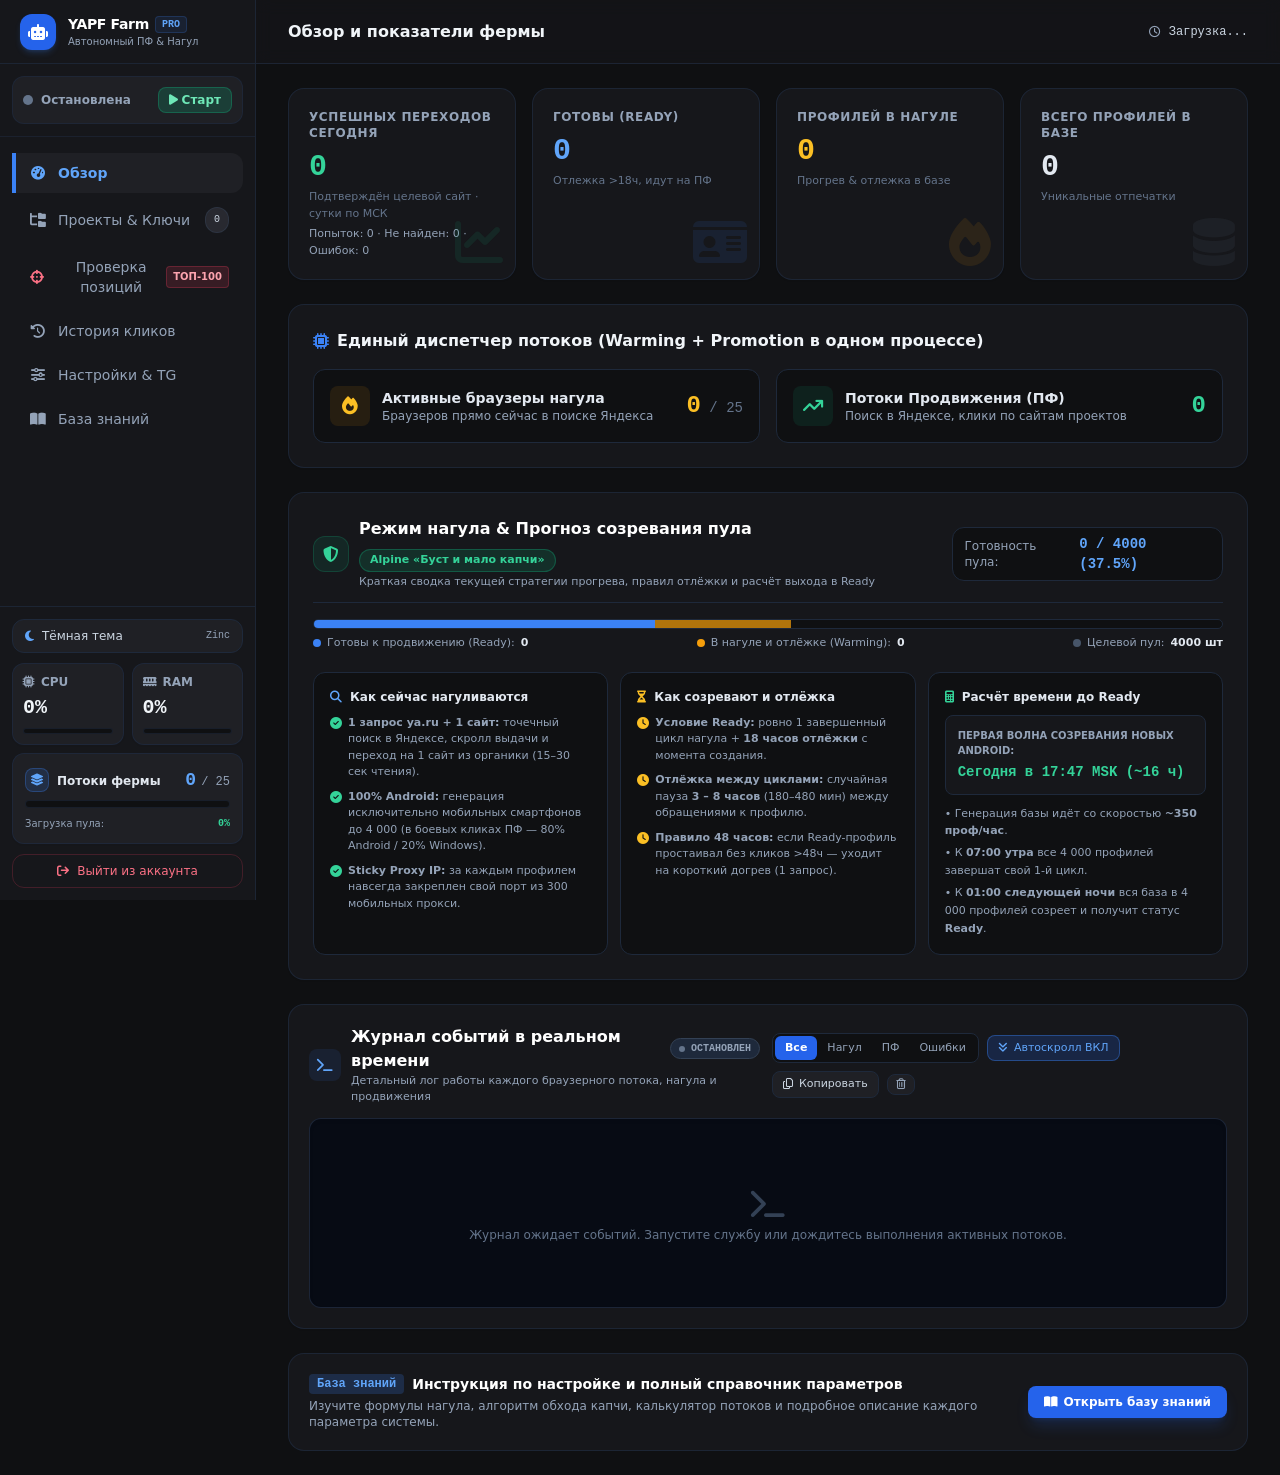
==== commit d6775862: "Fix fair keyword dispatch, cooldowns and live verified-click counters" ====
--- a/templates/index.html
+++ b/templates/index.html
@@ -47,7 +47,7 @@
         #liveLogTerminal::-webkit-scrollbar-thumb:hover { background: #3e414d; }
     </style>
 </head>
-<body class="bg-dark-950 text-slate-100 min-h-screen font-sans antialiased selection:bg-blue-600 selection:text-white" x-data="farmApp()" x-init="init()">
+<body class="bg-dark-950 text-slate-100 min-h-screen font-sans antialiased selection:bg-blue-600 selection:text-white" x-data="farmApp()">
 
         <div class="min-h-screen flex flex-col lg:flex-row bg-dark-950 text-slate-100">
 
@@ -379,9 +379,10 @@
             <!-- KPI Cards Grid -->
             <div class="grid grid-cols-2 lg:grid-cols-4 gap-3 sm:gap-4">
                 <div class="bg-dark-900 border border-slate-800/80 rounded-2xl p-4 sm:p-5 relative overflow-hidden shadow-sm">
-                    <div class="text-[11px] sm:text-xs text-slate-400 uppercase tracking-wider font-semibold">Кликов сегодня</div>
+                    <div class="text-[11px] sm:text-xs text-slate-400 uppercase tracking-wider font-semibold">Успешных переходов сегодня</div>
                     <div class="text-2xl sm:text-3xl font-extrabold font-mono text-emerald-400 mt-2" x-text="status.clicks_today"></div>
-                    <p class="text-[11px] text-slate-500 mt-1">Визиты в выдаче</p>
+                    <p class="text-[11px] text-slate-500 mt-1">Подтверждён целевой сайт · сутки по МСК</p>
+                    <p class="text-[11px] text-slate-400 mt-1" x-text="'Попыток: ' + (status.attempts_today || 0) + ' · Не найден: ' + (status.not_found_today || 0) + ' · Ошибок: ' + ((status.errors_today || 0) + (status.captcha_today || 0))"></p>
                     <div class="absolute right-3 bottom-3 text-emerald-500/10 text-4xl sm:text-5xl pointer-events-none">
                         <i class="fa-solid fa-chart-line"></i>
                     </div>
@@ -416,6 +417,7 @@
             </div>
 
             <!-- Thread Activity Breakdown -->
+            <p class="text-xs text-slate-400" x-text="status.promotion_state || ''"></p>
             <div class="bg-dark-900 border border-slate-800/80 rounded-2xl p-4 sm:p-6 shadow-sm">
                 <h3 class="font-bold text-sm sm:text-base mb-4 flex items-center gap-2">
                     <i class="fa-solid fa-microchip text-blue-500"></i> Единый диспетчер потоков (Warming + Promotion в одном процессе)
@@ -781,7 +783,10 @@
                                                 <span x-show="k.brand_tail || p.brand_tail" class="text-purple-400 bg-purple-500/10 px-1.5 py-0.5 rounded text-[10px]" x-text="k.brand_tail || p.brand_tail"></span>
                                                 <span x-show="!k.brand_tail && !p.brand_tail" class="text-slate-600">—</span>
                                             </td>
-                                            <td class="py-2.5 px-3 font-mono font-bold" :class="k.clicks_today >= k.daily_goal ? 'text-emerald-400' : 'text-slate-300'" x-text="k.clicks_today"></td>
+                                            <td class="py-2.5 px-3 font-mono" :class="k.clicks_today >= k.daily_goal ? 'text-emerald-400' : 'text-slate-300'">
+                                                <span class="font-bold" x-text="k.clicks_today"></span>
+                                                <div class="text-[11px] text-slate-500" x-text="'Попыток: ' + (k.attempts_today || 0) + ' · Не найден: ' + (k.not_found_today || 0) + ' · Ошибок: ' + (k.errors_today || 0)"></div>
+                                            </td>
                                             <td class="py-2.5 px-3 font-mono text-slate-400" x-text="k.daily_goal"></td>
                                             <td class="py-2.5 px-3">
                                                 <div class="w-20 bg-dark-950 rounded-full h-1.5 overflow-hidden">
@@ -1345,7 +1350,7 @@
                                                   'bg-amber-500/20 text-amber-400 border border-amber-500/30': l.status === 'not_found',
                                                   'bg-rose-500/20 text-rose-400 border border-rose-500/30': l.status === 'captcha' || l.status === 'error'
                                               }"
-                                              x-text="l.status === 'success' ? 'Клик выполнен' : (l.status === 'not_found' ? 'Не в топ-5' : l.status)"></span>
+                                              x-text="l.status === 'success' ? 'Переход подтверждён' : (l.status === 'not_found' ? 'Сайт не найден' : l.status)"></span>
                                     </td>
                                 </tr>
                             </template>
@@ -1678,6 +1683,12 @@
                         </div>
                     </div>
                 </div>
+            </div>
+
+            <div x-show="settingsSubTab === 'engine' || settingsSubTab === 'promo'" class="bg-dark-900 border border-slate-800/80 rounded-2xl p-5 space-y-3">
+                <label class="block text-xs font-medium text-slate-300">Пауза между началами попыток одного запроса, секунды</label>
+                <input type="number" x-model="settings.keyword_min_interval_sec" min="0" max="86400" step="60" class="w-full bg-dark-950 border border-slate-800 rounded-lg px-3 py-2 text-xs text-slate-200">
+                <p class="text-xs text-slate-400">По умолчанию 1200 секунд (20 минут). Запросы выбираются в перемешанном порядке; ошибки тоже учитываются как попытка. Один запрос одновременно выполняет только один поток.</p>
             </div>
 
             <!-- SUB-TAB 4: WARMING -->
@@ -2585,7 +2596,7 @@
     </div>
 
     <!-- Modal: Add Project -->
-    <div x-show="showAddProject" class="fixed inset-0 z-50 flex items-center justify-center bg-black/75 backdrop-blur-sm p-4 overflow-y-auto" x-cloak>
+    <div x-show="showAddProject" @keydown.escape.window="showAddProject = false" @click.self="showAddProject = false" class="fixed inset-0 z-50 flex items-center justify-center bg-black/75 backdrop-blur-sm p-4 overflow-y-auto" x-cloak>
         <div class="bg-dark-900 border border-slate-800 rounded-2xl p-5 sm:p-6 w-full max-w-xl space-y-4 shadow-2xl my-auto max-h-[92vh] overflow-y-auto">
             <div class="flex items-center justify-between border-b border-slate-800 pb-3">
                 <div class="flex items-center gap-2.5">
@@ -2859,7 +2870,7 @@
     </div>
 
     <!-- Modal: Add Keywords to Existing Project -->
-    <div x-show="showAddKeyword" class="fixed inset-0 z-50 flex items-center justify-center bg-black/75 backdrop-blur-sm p-4 overflow-y-auto" x-cloak>
+    <div x-show="showAddKeyword" @keydown.escape.window="showAddKeyword = false" @click.self="showAddKeyword = false" class="fixed inset-0 z-50 flex items-center justify-center bg-black/75 backdrop-blur-sm p-4 overflow-y-auto" x-cloak>
         <div class="bg-dark-900 border border-slate-800 rounded-2xl p-5 sm:p-6 w-full max-w-lg space-y-4 shadow-2xl my-auto max-h-[92vh] overflow-y-auto">
             <div class="flex items-center justify-between border-b border-slate-800 pb-3">
                 <div>
@@ -3101,7 +3112,7 @@
     </div>
 
     <!-- Modal: Edit Project Settings -->
-    <div x-show="showEditProject" class="fixed inset-0 z-50 flex items-center justify-center bg-black/75 backdrop-blur-sm p-4 overflow-y-auto" x-cloak>
+    <div x-show="showEditProject" @keydown.escape.window="showEditProject = false" @click.self="showEditProject = false" class="fixed inset-0 z-50 flex items-center justify-center bg-black/75 backdrop-blur-sm p-4 overflow-y-auto" x-cloak>
         <div class="bg-dark-900 border border-slate-800 rounded-2xl p-5 sm:p-6 w-full max-w-md space-y-4 shadow-2xl my-auto">
             <div class="flex items-center justify-between border-b border-slate-800 pb-3">
                 <h3 class="font-bold text-base sm:text-lg text-white">Настройки проекта</h3>
@@ -3355,6 +3366,9 @@
                 autoScroll: true,
                 copiedMsg: '',
                 livePollTimer: null,
+                dashboardPollTimer: null,
+                initialized: false,
+                refreshingDashboard: false,
 
                 kbSection: 'all',
                 kbSearch: '',
@@ -3380,6 +3394,11 @@
                     cpu_load: 0,
                     ram_load: 0,
                     clicks_today: 0,
+                    attempts_today: 0,
+                    not_found_today: 0,
+                    errors_today: 0,
+                    captcha_today: 0,
+                    promotion_state: '',
                     profiles: { total: 0, new: 0, warming: 0, ready: 0 },
                     ready_eta: {
                         hours_left: 16.4,
@@ -3717,6 +3736,8 @@
                 },
 
                 async init() {
+                    if (this.initialized) return;
+                    this.initialized = true;
                     this.initLiveLogs();
                     // Parallel fast initial load
                     await Promise.allSettled([
@@ -3729,9 +3750,23 @@
                     ]);
 
                     // Poll status every 3.5s
-                    setInterval(() => {
-                        this.loadStatus();
-                    }, 3500);
+                    this.dashboardPollTimer = setInterval(() => this.refreshDashboard(), 5000);
+                },
+
+                async refreshDashboard() {
+                    if (this.refreshingDashboard) return;
+                    this.refreshingDashboard = true;
+                    try {
+                        await Promise.allSettled([this.loadStatus(), this.loadProjects(), this.loadLogs()]);
+                    } finally {
+                        this.refreshingDashboard = false;
+                    }
+                },
+
+                destroy() {
+                    for (const timer of [this.dashboardPollTimer, this.livePollTimer, this.posProgressTimer]) {
+                        if (timer) clearInterval(timer);
+                    }
                 },
 
                 async loadSystemVersion() {
@@ -3765,6 +3800,7 @@
                 async loadStatus() {
                     try {
                         const res = await fetch('/api/status');
+                        if (!res.ok) return;
                         this.status = await res.json();
                         this.lastUpdate = new Date().toLocaleTimeString();
                     } catch(e) {}
@@ -3782,6 +3818,7 @@
                 async loadProjects() {
                     try {
                         const res = await fetch('/api/projects');
+                        if (!res.ok) return;
                         this.projects = await res.json();
                     } catch(e) {}
                 },
@@ -3918,6 +3955,7 @@
                 async loadLogs() {
                     try {
                         const res = await fetch('/api/logs?limit=40');
+                        if (!res.ok) return;
                         this.logs = await res.json();
                     } catch(e) {}
                 },
@@ -3964,11 +4002,15 @@
 
                 async saveSettings() {
                     try {
-                        await fetch('/api/settings', {
+                        const response = await fetch('/api/settings', {
                             method: 'POST',
                             headers: { 'Content-Type': 'application/json' },
                             body: JSON.stringify(this.settings)
                         });
+                        if (!response.ok) {
+                            const error = await response.json().catch(() => ({}));
+                            throw new Error(error.message || 'Сервер отклонил настройки');
+                        }
                         this.saveStatusMsg = 'Настройки успешно сохранены!';
                         setTimeout(() => { this.saveStatusMsg = ''; }, 3000);
                         await this.checkTgStatus();
@@ -4153,4 +4195,4 @@
         }
     </script>
 </body>
-</html>+</html>
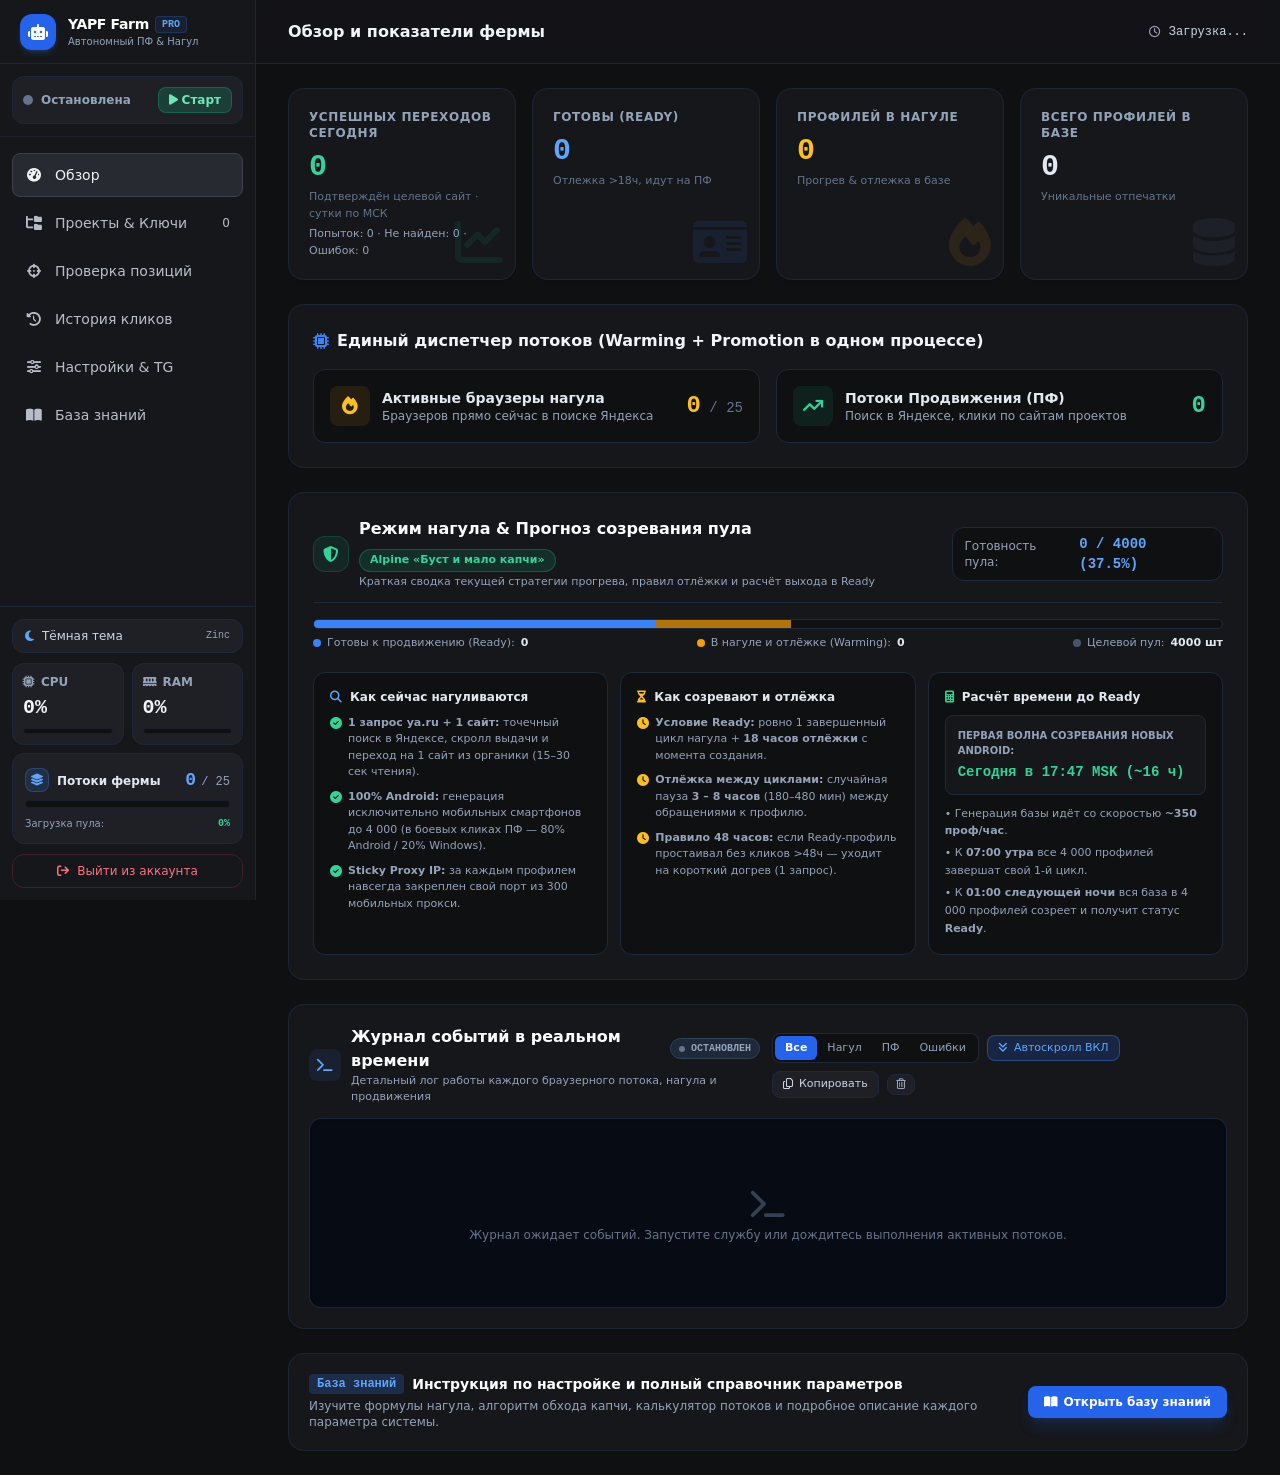
==== commit 112e2dff: "Make desktop and mobile navigation neutral and consistent" ====
--- a/templates/index.html
+++ b/templates/index.html
@@ -26,6 +26,7 @@
     </script>
     <!-- Local Precompiled Tailwind CSS (Zero external latency, no JIT lag) -->
     <link rel="stylesheet" href="/static/tailwind.min.css?v=3">
+    <link rel="stylesheet" href="/static/navigation.css?v=1">
     <!-- Local Font Awesome -->
     <link rel="stylesheet" href="/static/fontawesome.min.css?v=3">
     <!-- Local Alpine.js -->
@@ -91,8 +92,9 @@
             <!-- Vertical Navigation Menu -->
             <div class="flex-1 overflow-y-auto px-3 py-4 space-y-1">
                 <button @click="currentTab = 'overview'"
-                        :class="currentTab === 'overview' ? 'bg-dark-850 text-blue-400 font-semibold border-l-4 border-blue-500' : 'text-slate-400 hover:text-slate-200 hover:bg-dark-850/60 border-l-4 border-transparent'"
-                        class="w-full flex items-center justify-between px-3.5 py-2.5 rounded-r-xl text-xs sm:text-sm transition group">
+                        :class="{ 'is-active': currentTab === 'overview' }"
+                        :aria-current="currentTab === 'overview' ? 'page' : null"
+                        class="app-nav-item">
                     <span class="flex items-center gap-3">
                         <i class="fa-solid fa-gauge-high text-sm w-4 text-center"></i>
                         <span>Обзор</span>
@@ -100,28 +102,30 @@
                 </button>
 
                 <button @click="currentTab = 'projects'"
-                        :class="currentTab === 'projects' ? 'bg-dark-850 text-blue-400 font-semibold border-l-4 border-blue-500' : 'text-slate-400 hover:text-slate-200 hover:bg-dark-850/60 border-l-4 border-transparent'"
-                        class="w-full flex items-center justify-between px-3.5 py-2.5 rounded-r-xl text-xs sm:text-sm transition group">
+                        :class="{ 'is-active': currentTab === 'projects' }"
+                        :aria-current="currentTab === 'projects' ? 'page' : null"
+                        class="app-nav-item">
                     <span class="flex items-center gap-3">
                         <i class="fa-solid fa-folder-tree text-sm w-4 text-center"></i>
                         <span>Проекты & Ключи</span>
                     </span>
-                    <span class="px-2 py-0.5 rounded-full text-[10px] font-mono bg-dark-800 text-slate-300 border border-slate-700/50" x-text="projects.length"></span>
+                    <span class="app-nav-count" x-text="projects.length"></span>
                 </button>
 
                 <button @click="currentTab = 'positions'; onOpenPositionsTab()"
-                        :class="currentTab === 'positions' ? 'bg-dark-850 text-blue-400 font-semibold border-l-4 border-blue-500' : 'text-slate-400 hover:text-slate-200 hover:bg-dark-850/60 border-l-4 border-transparent'"
-                        class="w-full flex items-center justify-between px-3.5 py-2.5 rounded-r-xl text-xs sm:text-sm transition group">
+                        :class="{ 'is-active': currentTab === 'positions' }"
+                        :aria-current="currentTab === 'positions' ? 'page' : null"
+                        class="app-nav-item">
                     <span class="flex items-center gap-3">
-                        <i class="fa-solid fa-crosshairs text-sm w-4 text-center text-rose-400"></i>
+                        <i class="fa-solid fa-crosshairs text-sm w-4 text-center"></i>
                         <span>Проверка позиций</span>
                     </span>
-                    <span class="px-1.5 py-0.2 rounded text-[10px] font-bold bg-rose-500/15 text-rose-300 border border-rose-500/25">ТОП-100</span>
                 </button>
 
                 <button @click="currentTab = 'logs'"
-                        :class="currentTab === 'logs' ? 'bg-dark-850 text-blue-400 font-semibold border-l-4 border-blue-500' : 'text-slate-400 hover:text-slate-200 hover:bg-dark-850/60 border-l-4 border-transparent'"
-                        class="w-full flex items-center justify-between px-3.5 py-2.5 rounded-r-xl text-xs sm:text-sm transition group">
+                        :class="{ 'is-active': currentTab === 'logs' }"
+                        :aria-current="currentTab === 'logs' ? 'page' : null"
+                        class="app-nav-item">
                     <span class="flex items-center gap-3">
                         <i class="fa-solid fa-clock-rotate-left text-sm w-4 text-center"></i>
                         <span>История кликов</span>
@@ -129,8 +133,9 @@
                 </button>
 
                 <button @click="currentTab = 'settings'"
-                        :class="currentTab === 'settings' ? 'bg-dark-850 text-blue-400 font-semibold border-l-4 border-blue-500' : 'text-slate-400 hover:text-slate-200 hover:bg-dark-850/60 border-l-4 border-transparent'"
-                        class="w-full flex items-center justify-between px-3.5 py-2.5 rounded-r-xl text-xs sm:text-sm transition group">
+                        :class="{ 'is-active': currentTab === 'settings' }"
+                        :aria-current="currentTab === 'settings' ? 'page' : null"
+                        class="app-nav-item">
                     <span class="flex items-center gap-3">
                         <i class="fa-solid fa-sliders text-sm w-4 text-center"></i>
                         <span>Настройки & TG</span>
@@ -138,8 +143,9 @@
                 </button>
 
                 <button @click="currentTab = 'manual'"
-                        :class="currentTab === 'manual' ? 'bg-dark-850 text-blue-400 font-semibold border-l-4 border-blue-500' : 'text-slate-400 hover:text-slate-200 hover:bg-dark-850/60 border-l-4 border-transparent'"
-                        class="w-full flex items-center justify-between px-3.5 py-2.5 rounded-r-xl text-xs sm:text-sm transition group">
+                        :class="{ 'is-active': currentTab === 'manual' }"
+                        :aria-current="currentTab === 'manual' ? 'page' : null"
+                        class="app-nav-item">
                     <span class="flex items-center gap-3">
                         <i class="fa-solid fa-book-open text-sm w-4 text-center"></i>
                         <span>База знаний</span>
@@ -276,36 +282,41 @@
                     </div>
                     <div class="space-y-1">
                         <button @click="currentTab = 'overview'; mobileNavOpen = false"
-                                :class="currentTab === 'overview' ? 'bg-dark-850 text-blue-400 font-semibold' : 'text-slate-400 hover:text-white'"
-                                class="w-full flex items-center gap-3 px-3 py-2.5 rounded-lg text-sm">
-                            <i class="fa-solid fa-gauge-high w-4"></i> Обзор
+                                :class="{ 'is-active': currentTab === 'overview' }"
+                                :aria-current="currentTab === 'overview' ? 'page' : null"
+                                class="app-nav-item">
+                            <span class="flex items-center gap-3"><i class="fa-solid fa-gauge-high w-4"></i> Обзор</span>
                         </button>
                         <button @click="currentTab = 'projects'; mobileNavOpen = false"
-                                :class="currentTab === 'projects' ? 'bg-dark-850 text-blue-400 font-semibold' : 'text-slate-400 hover:text-white'"
-                                class="w-full flex items-center justify-between px-3 py-2.5 rounded-lg text-sm">
+                                :class="{ 'is-active': currentTab === 'projects' }"
+                                :aria-current="currentTab === 'projects' ? 'page' : null"
+                                class="app-nav-item">
                             <span class="flex items-center gap-3"><i class="fa-solid fa-folder-tree w-4"></i> Проекты & Ключи</span>
-                            <span class="px-2 py-0.5 rounded-full text-xs bg-dark-800" x-text="projects.length"></span>
+                            <span class="app-nav-count" x-text="projects.length"></span>
                         </button>
                         <button @click="currentTab = 'positions'; onOpenPositionsTab(); mobileNavOpen = false"
-                                :class="currentTab === 'positions' ? 'bg-dark-850 text-blue-400 font-semibold' : 'text-slate-400 hover:text-white'"
-                                class="w-full flex items-center justify-between px-3 py-2.5 rounded-lg text-sm">
-                            <span class="flex items-center gap-3"><i class="fa-solid fa-crosshairs w-4 text-rose-400"></i> Проверка позиций</span>
-                            <span class="px-1.5 py-0.2 rounded text-[10px] font-bold bg-rose-500/20 text-rose-300">ТОП-100</span>
+                                :class="{ 'is-active': currentTab === 'positions' }"
+                                :aria-current="currentTab === 'positions' ? 'page' : null"
+                                class="app-nav-item">
+                            <span class="flex items-center gap-3"><i class="fa-solid fa-crosshairs w-4"></i> Проверка позиций</span>
                         </button>
                         <button @click="currentTab = 'logs'; mobileNavOpen = false"
-                                :class="currentTab === 'logs' ? 'bg-dark-850 text-blue-400 font-semibold' : 'text-slate-400 hover:text-white'"
-                                class="w-full flex items-center gap-3 px-3 py-2.5 rounded-lg text-sm">
-                            <i class="fa-solid fa-clock-rotate-left w-4"></i> История кликов
+                                :class="{ 'is-active': currentTab === 'logs' }"
+                                :aria-current="currentTab === 'logs' ? 'page' : null"
+                                class="app-nav-item">
+                            <span class="flex items-center gap-3"><i class="fa-solid fa-clock-rotate-left w-4"></i> История кликов</span>
                         </button>
                         <button @click="currentTab = 'settings'; mobileNavOpen = false"
-                                :class="currentTab === 'settings' ? 'bg-dark-850 text-blue-400 font-semibold' : 'text-slate-400 hover:text-white'"
-                                class="w-full flex items-center gap-3 px-3 py-2.5 rounded-lg text-sm">
-                            <i class="fa-solid fa-sliders w-4"></i> Настройки & TG
+                                :class="{ 'is-active': currentTab === 'settings' }"
+                                :aria-current="currentTab === 'settings' ? 'page' : null"
+                                class="app-nav-item">
+                            <span class="flex items-center gap-3"><i class="fa-solid fa-sliders w-4"></i> Настройки & TG</span>
                         </button>
                         <button @click="currentTab = 'manual'; mobileNavOpen = false"
-                                :class="currentTab === 'manual' ? 'bg-dark-850 text-blue-400 font-semibold' : 'text-slate-400 hover:text-white'"
-                                class="w-full flex items-center gap-3 px-3 py-2.5 rounded-lg text-sm">
-                            <i class="fa-solid fa-book-open w-4"></i> База знаний
+                                :class="{ 'is-active': currentTab === 'manual' }"
+                                :aria-current="currentTab === 'manual' ? 'page' : null"
+                                class="app-nav-item">
+                            <span class="flex items-center gap-3"><i class="fa-solid fa-book-open w-4"></i> База знаний</span>
                         </button>
                     </div>
                 </div>
--- a/static/navigation.css
+++ b/static/navigation.css
@@ -0,0 +1,66 @@
+/* Shared desktop and mobile navigation. Keep labels and icons neutral. */
+button.app-nav-item {
+    display: flex;
+    align-items: center;
+    justify-content: space-between;
+    gap: 8px;
+    width: 100%;
+    min-height: 44px;
+    padding: 10px 12px;
+    border: 1px solid transparent;
+    border-radius: 8px;
+    background: transparent;
+    color: #b8bec9;
+    font-size: 14px;
+    font-weight: 500;
+    line-height: 22px;
+    text-align: left;
+    white-space: nowrap;
+    transition: background-color 120ms ease, color 120ms ease;
+}
+button.app-nav-item > span:first-child { min-width: 0; }
+button.app-nav-item i {
+    flex: 0 0 18px;
+    width: 18px;
+    font-size: 14px;
+    text-align: center;
+    color: inherit;
+}
+button.app-nav-item:hover {
+    background: #202127;
+    color: #f1f3f5;
+}
+button.app-nav-item.is-active {
+    background: #282a31;
+    color: #f1f3f5;
+    border-color: #3e414d;
+}
+button.app-nav-item:focus-visible {
+    outline: 2px solid #94a3b8;
+    outline-offset: 2px;
+}
+.app-nav-count {
+    flex-shrink: 0;
+    min-width: 22px;
+    color: inherit;
+    font-size: 12px;
+    line-height: 20px;
+    text-align: right;
+    font-variant-numeric: tabular-nums;
+}
+html:not(.dark) button.app-nav-item {
+    color: #475569 !important;
+    background: transparent !important;
+}
+html:not(.dark) button.app-nav-item:hover {
+    color: #0f172a !important;
+    background: #f1f5f9 !important;
+}
+html:not(.dark) button.app-nav-item.is-active {
+    color: #0f172a !important;
+    background: #e9edf2 !important;
+    border-color: #cbd5e1 !important;
+}
+@media (prefers-reduced-motion: reduce) {
+    button.app-nav-item { transition: none; }
+}
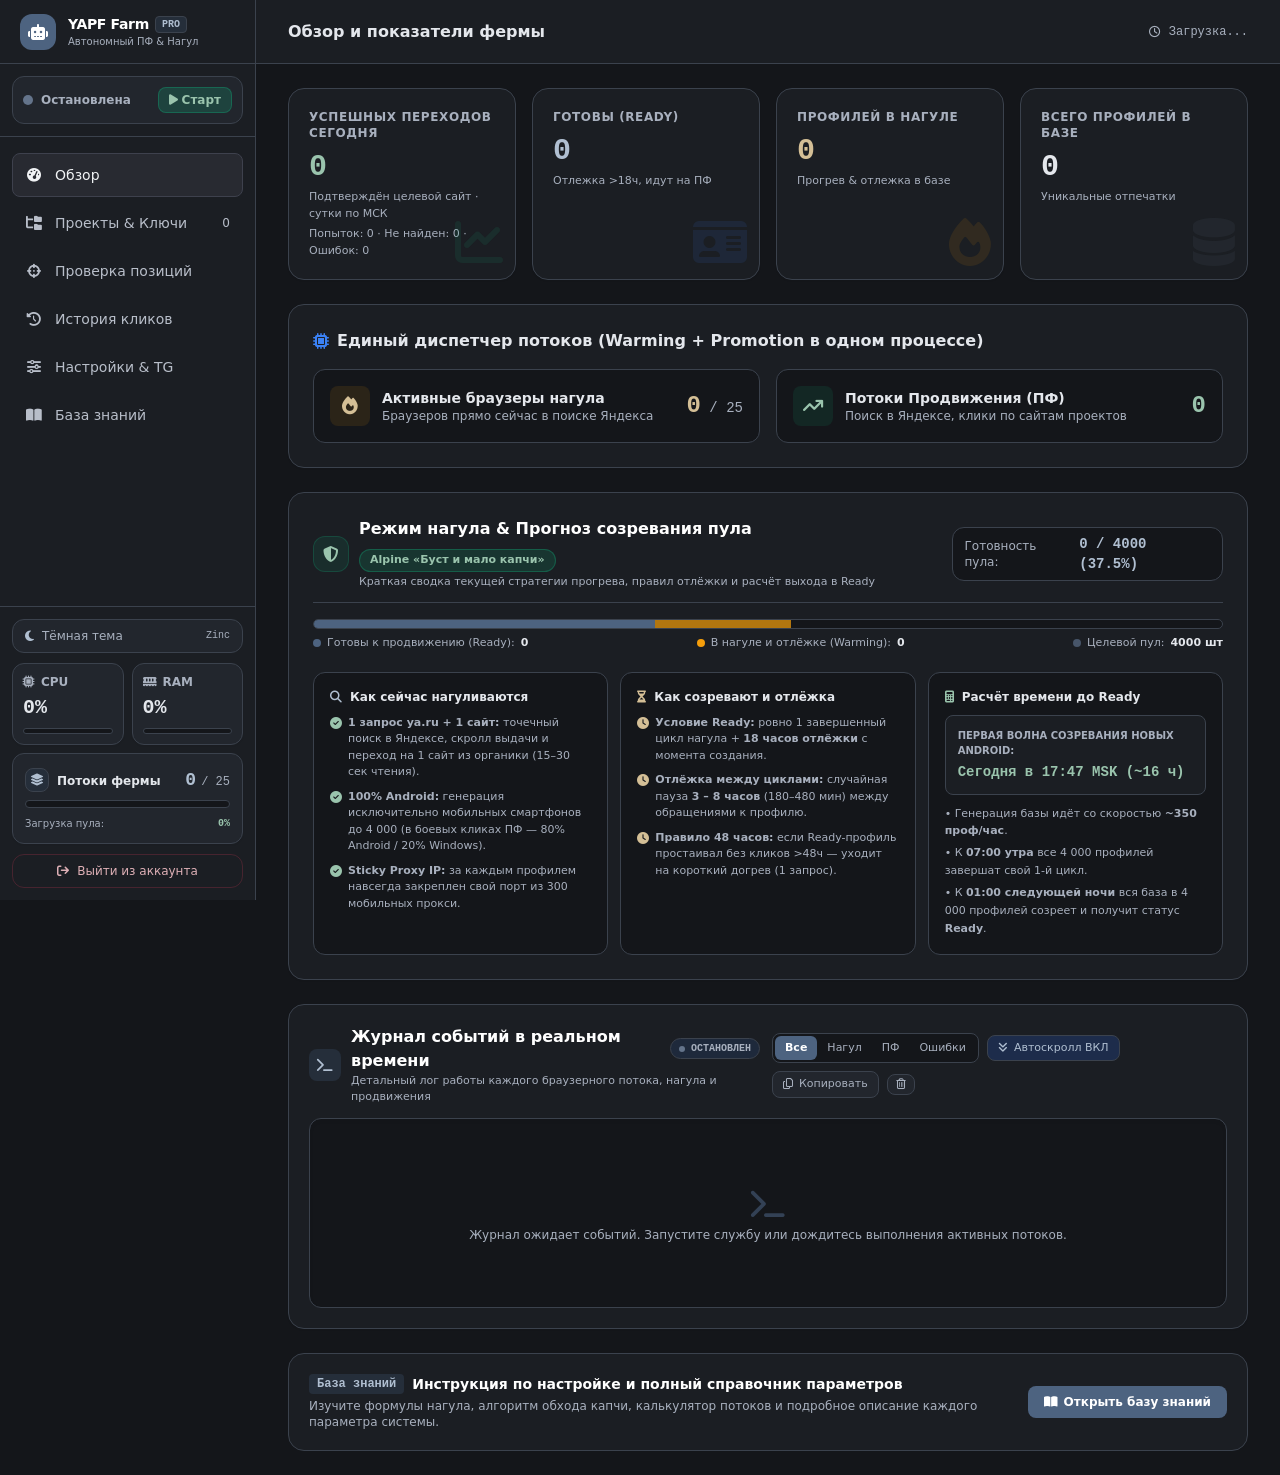
==== commit edf56dae: "Improve theme readability, paginate keywords and support multiple regions" ====
--- a/templates/index.html
+++ b/templates/index.html
@@ -27,6 +27,7 @@
     <!-- Local Precompiled Tailwind CSS (Zero external latency, no JIT lag) -->
     <link rel="stylesheet" href="/static/tailwind.min.css?v=3">
     <link rel="stylesheet" href="/static/navigation.css?v=1">
+    <link rel="stylesheet" href="/static/panel-theme.css?v=1">
     <!-- Local Font Awesome -->
     <link rel="stylesheet" href="/static/fontawesome.min.css?v=3">
     <!-- Local Alpine.js -->
@@ -730,7 +731,7 @@
                                         <h4 class="font-bold text-sm sm:text-base text-slate-100 truncate" x-text="p.name"></h4>
                                         <!-- Region badge -->
                                         <span class="bg-blue-500/10 text-blue-400 border border-blue-500/20 px-2 py-0.5 rounded text-[11px] font-mono flex items-center gap-1">
-                                            <i class="fa-solid fa-location-dot text-[10px]"></i> LR: <span x-text="p.default_region || '213'"></span>
+                                            <i class="fa-solid fa-location-dot text-[10px]"></i> <span :title="projectRegionCodes(p).map(code => getRegionName(code)).join(', ')" x-text="projectRegionCodes(p).length > 1 ? projectRegionCodes(p).length + ' регионов' : getRegionName(p.default_region || '213')"></span>
                                         </span>
                                         <!-- Brand tail badge -->
                                         <span x-show="p.brand_tail" class="bg-purple-500/10 text-purple-400 border border-purple-500/20 px-2 py-0.5 rounded text-[11px] font-mono flex items-center gap-1">
@@ -786,10 +787,10 @@
                                     </tr>
                                 </thead>
                                 <tbody class="divide-y divide-slate-800/60">
-                                    <template x-for="k in p.keywords" :key="k.id">
+                                    <template x-for="k in pagedKeywords(p)" :key="k.id">
                                         <tr class="hover:bg-dark-850/40">
                                             <td class="py-2.5 px-3 font-medium text-slate-200" x-text="k.keyword"></td>
-                                            <td class="py-2.5 px-3 font-mono text-blue-400" x-text="k.geo_region"></td>
+                                            <td class="py-2.5 px-3 text-slate-300" x-text="getRegionName(k.geo_region) + ' · LR ' + k.geo_region"></td>
                                             <td class="py-2.5 px-3 font-mono">
                                                 <span x-show="k.brand_tail || p.brand_tail" class="text-purple-400 bg-purple-500/10 px-1.5 py-0.5 rounded text-[10px]" x-text="k.brand_tail || p.brand_tail"></span>
                                                 <span x-show="!k.brand_tail && !p.brand_tail" class="text-slate-600">—</span>
@@ -818,6 +819,14 @@
                                     </tr>
                                 </tbody>
                             </table>
+                        </div>
+                        <div class="keyword-pagination" x-show="(p.keywords || []).length > 10">
+                            <span x-text="keywordRange(p)"></span>
+                            <div class="flex items-center gap-2">
+                                <button class="quiet-button" @click="setKeywordPage(p, keywordPage(p) - 1)" :disabled="keywordPage(p) <= 1" aria-label="Предыдущая страница ключей">Назад</button>
+                                <span x-text="keywordPage(p) + ' / ' + keywordPages(p)"></span>
+                                <button class="quiet-button" @click="setKeywordPage(p, keywordPage(p) + 1)" :disabled="keywordPage(p) >= keywordPages(p)" aria-label="Следующая страница ключей">Далее</button>
+                            </div>
                         </div>
                     </div>
                 </template>
@@ -1991,7 +2000,7 @@
                                 </div>
                             </div>
 
-                            <a href="https://t.me/YAPF_Farm_bot" target="_blank" class="w-full py-2.5 bg-sky-600 hover:bg-sky-500 text-white rounded-xl font-semibold text-xs transition flex items-center justify-center gap-2 shadow-lg shadow-sky-600/20 active:scale-95">
+                            <a href="https://t.me/YAPF_Farm_bot" target="_blank" class="w-full py-2.5 bg-sky-600 hover:bg-sky-500 panel-primary-link rounded-xl font-semibold text-xs transition flex items-center justify-center gap-2 shadow-lg shadow-sky-600/20 active:scale-95">
                                 <i class="fa-brands fa-telegram text-base"></i> Открыть @YAPF_Farm_bot в Telegram
                             </a>
                         </div>
@@ -2633,213 +2642,6 @@
                 </div>
             </div>
 
-            <!-- Region selector for ALL keys -->
-            <div class="p-3 bg-dark-950 rounded-xl border border-slate-800/80 space-y-2">
-                <div class="flex items-center justify-between">
-                    <label class="text-xs text-slate-200 font-semibold flex items-center gap-1.5">
-                        <i class="fa-solid fa-location-dot text-blue-400"></i> Регион Яндекса (LR) для всех ключей
-                    </label>
-                    <span class="text-[11px] text-slate-400 font-mono">
-                        Выбран: <span class="text-blue-400 font-bold" x-text="getRegionName(newProject.default_region)"></span> (LR <span class="text-blue-400 font-bold" x-text="newProject.default_region"></span>)
-                    </span>
-                </div>
-                <div class="flex items-center gap-2 min-w-0">
-                    <select x-model="newProject.default_region" class="flex-1 min-w-0 bg-dark-900 border border-slate-700 rounded-lg px-3 py-2 text-xs sm:text-sm text-slate-200 focus:outline-none focus:border-blue-500 cursor-pointer truncate">
-                        <optgroup label="Популярные регионы">
-                            <option value="213">Москва (LR 213)</option>
-                            <option value="1">Московская область (LR 1)</option>
-                            <option value="2">Санкт-Петербург (LR 2)</option>
-                            <option value="10174">Ленинградская область (LR 10174)</option>
-                            <option value="225">Вся Россия (LR 225)</option>
-                            <option value="54">Екатеринбург (LR 54)</option>
-                            <option value="65">Новосибирск (LR 65)</option>
-                            <option value="43">Казань (LR 43)</option>
-                            <option value="47">Нижний Новгород (LR 47)</option>
-                            <option value="51">Самара (LR 51)</option>
-                            <option value="39">Ростов-на-Дону (LR 39)</option>
-                            <option value="35">Краснодар (LR 35)</option>
-                            <option value="172">Уфа (LR 172)</option>
-                            <option value="56">Челябинск (LR 56)</option>
-                            <option value="66">Омск (LR 66)</option>
-                            <option value="62">Красноярск (LR 62)</option>
-                            <option value="193">Воронеж (LR 193)</option>
-                            <option value="50">Пермь (LR 50)</option>
-                            <option value="38">Волгоград (LR 38)</option>
-                            <option value="194">Саратов (LR 194)</option>
-                            <option value="55">Тюмень (LR 55)</option>
-                            <option value="239">Сочи (LR 239)</option>
-                            <option value="973">Сургут (LR 973)</option>
-                        </optgroup>
-                        <optgroup label="Все города и регионы РФ (по алфавиту)">
-                            <option value="11316">Абакан (LR 11316)</option>
-                            <option value="1107">Анапа (LR 1107)</option>
-                            <option value="20">Архангельск (LR 20)</option>
-                            <option value="37">Астрахань (LR 37)</option>
-                            <option value="10716">Балашиха (LR 10716)</option>
-                            <option value="197">Барнаул (LR 197)</option>
-                            <option value="4">Белгород (LR 4)</option>
-                            <option value="974">Бийск (LR 974)</option>
-                            <option value="77">Благовещенск (LR 77)</option>
-                            <option value="975">Братск (LR 975)</option>
-                            <option value="191">Брянск (LR 191)</option>
-                            <option value="24">Великий Новгород (LR 24)</option>
-                            <option value="75">Владивосток (LR 75)</option>
-                            <option value="33">Владикавказ (LR 33)</option>
-                            <option value="192">Владимир (LR 192)</option>
-                            <option value="38">Волгоград (LR 38)</option>
-                            <option value="21">Вологда (LR 21)</option>
-                            <option value="193">Воронеж (LR 193)</option>
-                            <option value="1106">Грозный (LR 1106)</option>
-                            <option value="21735">Дзержинский (LR 21735)</option>
-                            <option value="11154">Димитровград (LR 11154)</option>
-                            <option value="214">Долгопрудный (LR 214)</option>
-                            <option value="10725">Домодедово (LR 10725)</option>
-                            <option value="215">Дубна (LR 215)</option>
-                            <option value="11464">Евпатория (LR 11464)</option>
-                            <option value="54">Екатеринбург (LR 54)</option>
-                            <option value="10651">Елец (LR 10651)</option>
-                            <option value="11060">Ессентуки (LR 11060)</option>
-                            <option value="20571">Жуковский (LR 20571)</option>
-                            <option value="11228">Златоуст (LR 11228)</option>
-                            <option value="5">Иваново (LR 5)</option>
-                            <option value="44">Ижевск (LR 44)</option>
-                            <option value="63">Иркутск (LR 63)</option>
-                            <option value="41">Йошкар-Ола (LR 41)</option>
-                            <option value="43">Казань (LR 43)</option>
-                            <option value="22">Калининград (LR 22)</option>
-                            <option value="6">Калуга (LR 6)</option>
-                            <option value="11166">Каменск-Уральский (LR 11166)</option>
-                            <option value="64">Кемерово (LR 64)</option>
-                            <option value="11467">Керчь (LR 11467)</option>
-                            <option value="46">Киров (LR 46)</option>
-                            <option value="11062">Кисловодск (LR 11062)</option>
-                            <option value="10733">Коломна (LR 10733)</option>
-                            <option value="11450">Комсомольск-на-Амуре (LR 11450)</option>
-                            <option value="11229">Копейск (LR 11229)</option>
-                            <option value="20523">Королёв (LR 20523)</option>
-                            <option value="7">Кострома (LR 7)</option>
-                            <option value="10735">Красногорск (LR 10735)</option>
-                            <option value="35">Краснодар (LR 35)</option>
-                            <option value="62">Красноярск (LR 62)</option>
-                            <option value="53">Курган (LR 53)</option>
-                            <option value="8">Курск (LR 8)</option>
-                            <option value="9">Липецк (LR 9)</option>
-                            <option value="10738">Люберцы (LR 10738)</option>
-                            <option value="79">Магадан (LR 79)</option>
-                            <option value="235">Магнитогорск (LR 235)</option>
-                            <option value="1098">Майкоп (LR 1098)</option>
-                            <option value="11010">Махачкала (LR 11010)</option>
-                            <option value="11230">Миасс (LR 11230)</option>
-                            <option value="213">Москва (LR 213)</option>
-                            <option value="23">Мурманск (LR 23)</option>
-                            <option value="10659">Муром (LR 10659)</option>
-                            <option value="10740">Мытищи (LR 10740)</option>
-                            <option value="236">Набережные Челны (LR 236)</option>
-                            <option value="30">Нальчик (LR 30)</option>
-                            <option value="11453">Находка (LR 11453)</option>
-                            <option value="11064">Невинномысск (LR 11064)</option>
-                            <option value="11115">Нефтекамск (LR 11115)</option>
-                            <option value="11195">Нефтеюганск (LR 11195)</option>
-                            <option value="1091">Нижневартовск (LR 1091)</option>
-                            <option value="11116">Нижнекамск (LR 11116)</option>
-                            <option value="47">Нижний Новгород (LR 47)</option>
-                            <option value="11168">Нижний Тагил (LR 11168)</option>
-                            <option value="237">Новокузнецк (LR 237)</option>
-                            <option value="970">Новороссийск (LR 970)</option>
-                            <option value="65">Новосибирск (LR 65)</option>
-                            <option value="238">Новочеркасск (LR 238)</option>
-                            <option value="11235">Новый Уренгой (LR 11235)</option>
-                            <option value="10742">Ногинск (LR 10742)</option>
-                            <option value="11311">Норильск (LR 11311)</option>
-                            <option value="11232">Ноябрьск (LR 11232)</option>
-                            <option value="10694">Обнинск (LR 10694)</option>
-                            <option value="10743">Одинцово (LR 10743)</option>
-                            <option value="11112">Октябрьский (LR 11112)</option>
-                            <option value="66">Омск (LR 66)</option>
-                            <option value="10">Орёл (LR 10)</option>
-                            <option value="48">Оренбург (LR 48)</option>
-                            <option value="10744">Орехово-Зуево (LR 10744)</option>
-                            <option value="11089">Орск (LR 11089)</option>
-                            <option value="49">Пенза (LR 49)</option>
-                            <option value="11171">Первоуральск (LR 11171)</option>
-                            <option value="50">Пермь (LR 50)</option>
-                            <option value="18">Петрозаводск (LR 18)</option>
-                            <option value="78">Петропавловск-Камчатский (LR 78)</option>
-                            <option value="10747">Подольск (LR 10747)</option>
-                            <option value="11283">Прокопьевск (LR 11283)</option>
-                            <option value="25">Псков (LR 25)</option>
-                            <option value="11063">Пятигорск (LR 11063)</option>
-                            <option value="39">Ростов-на-Дону (LR 39)</option>
-                            <option value="11270">Рубцовск (LR 11270)</option>
-                            <option value="10840">Рыбинск (LR 10840)</option>
-                            <option value="11">Рязань (LR 11)</option>
-                            <option value="11113">Салават (LR 11113)</option>
-                            <option value="58">Салехард (LR 58)</option>
-                            <option value="51">Самара (LR 51)</option>
-                            <option value="2">Санкт-Петербург (LR 2)</option>
-                            <option value="42">Саранск (LR 42)</option>
-                            <option value="194">Саратов (LR 194)</option>
-                            <option value="959">Севастополь (LR 959)</option>
-                            <option value="10843">Северодвинск (LR 10843)</option>
-                            <option value="11354">Северск (LR 11354)</option>
-                            <option value="10752">Сергиев Посад (LR 10752)</option>
-                            <option value="10753">Серпухов (LR 10753)</option>
-                            <option value="146">Симферополь (LR 146)</option>
-                            <option value="12">Смоленск (LR 12)</option>
-                            <option value="239">Сочи (LR 239)</option>
-                            <option value="36">Ставрополь (LR 36)</option>
-                            <option value="10649">Старый Оскол (LR 10649)</option>
-                            <option value="11114">Стерлитамак (LR 11114)</option>
-                            <option value="973">Сургут (LR 973)</option>
-                            <option value="11135">Сызрань (LR 11135)</option>
-                            <option value="19">Сыктывкар (LR 19)</option>
-                            <option value="11036">Таганрог (LR 11036)</option>
-                            <option value="13">Тамбов (LR 13)</option>
-                            <option value="14">Тверь (LR 14)</option>
-                            <option value="240">Тольятти (LR 240)</option>
-                            <option value="67">Томск (LR 67)</option>
-                            <option value="15">Тула (LR 15)</option>
-                            <option value="55">Тюмень (LR 55)</option>
-                            <option value="198">Улан-Удэ (LR 198)</option>
-                            <option value="195">Ульяновск (LR 195)</option>
-                            <option value="11457">Уссурийск (LR 11457)</option>
-                            <option value="172">Уфа (LR 172)</option>
-                            <option value="76">Хабаровск (LR 76)</option>
-                            <option value="57">Ханты-Мансийск (LR 57)</option>
-                            <option value="11024">Хасавюрт (LR 11024)</option>
-                            <option value="10758">Химки (LR 10758)</option>
-                            <option value="45">Чебоксары (LR 45)</option>
-                            <option value="56">Челябинск (LR 56)</option>
-                            <option value="968">Череповец (LR 968)</option>
-                            <option value="1104">Черкесск (LR 1104)</option>
-                            <option value="68">Чита (LR 68)</option>
-                            <option value="11041">Шахты (LR 11041)</option>
-                            <option value="10765">Щелково (LR 10765)</option>
-                            <option value="10763">Электросталь (LR 10763)</option>
-                            <option value="1095">Элиста (LR 1095)</option>
-                            <option value="11147">Энгельс (LR 11147)</option>
-                            <option value="80">Южно-Сахалинск (LR 80)</option>
-                            <option value="74">Якутск (LR 74)</option>
-                            <option value="11469">Ялта (LR 11469)</option>
-                            <option value="16">Ярославль (LR 16)</option>
-                        </optgroup>
-                        <optgroup label="Страны и города СНГ">
-                            <option value="149">Беларусь (вся страна) (LR 149)</option>
-                            <option value="157">Минск (LR 157)</option>
-                            <option value="159">Казахстан (вся страна) (LR 159)</option>
-                            <option value="162">Алматы (LR 162)</option>
-                            <option value="163">Астана (LR 163)</option>
-                            <option value="171">Узбекистан (вся страна) (LR 171)</option>
-                            <option value="211">Ташкент (LR 211)</option>
-                            <option value="168">Армения (Ереван) (LR 168)</option>
-                            <option value="169">Грузия (Тбилиси) (LR 169)</option>
-                            <option value="167">Азербайджан (Баку) (LR 167)</option>
-                        </optgroup>
-                    </select>
-                    <input type="text" x-model="newProject.default_region" placeholder="213" class="w-16 sm:w-20 shrink-0 bg-dark-900 border border-slate-700 rounded-lg px-2 py-2 text-xs sm:text-sm text-slate-200 font-mono text-center focus:outline-none focus:border-blue-500" title="Ручной ввод кода LR">
-                </div>
-            </div>
-
             <!-- Brand Tail (Хвост для запросов не в топе) -->
             <div class="p-3 bg-dark-950 rounded-xl border border-purple-500/20 space-y-2">
                 <div class="flex items-center justify-between">
@@ -2870,6 +2672,32 @@
                 <textarea x-model="newProject.keywords_text" rows="5" placeholder="купить пластиковые окна москва&#10;установка стеклопакетов недорого&#10;остекление балконов цена | 15" class="w-full bg-dark-950 border border-slate-800 rounded-lg p-3 text-xs sm:text-sm text-slate-200 font-mono focus:outline-none focus:border-blue-500 placeholder:text-slate-600"></textarea>
                 <p class="text-[11px] text-slate-500">Можно указать персональный суточный лимит через черту: <code>запрос | 20</code></p>
             </div>
+            <div class="region-picker">
+                    <label class="block text-xs font-medium mb-2">Регионы поиска — можно выбрать несколько</label>
+                    <div class="region-chips">
+                        <template x-for="code in newProject.geo_regions" :key="code">
+                            <button type="button" class="region-chip" @click="toggleKeywordRegion('newProject', code)" :aria-label="'Убрать регион ' + getRegionName(code)">
+                                <span x-text="getRegionName(code)"></span><span aria-hidden="true">×</span>
+                            </button>
+                        </template>
+                    </div>
+                    <input type="search" x-model="projectRegionSearch" placeholder="Найти город или код LR" aria-label="Поиск региона" class="region-search">
+                    <div class="region-options">
+                        <template x-for="r in keywordRegionOptions(projectRegionSearch)" :key="r.code">
+                            <label class="region-option">
+                                <input type="checkbox" :value="r.code" x-model="newProject.geo_regions" :disabled="newProject.geo_regions.length >= 20 && !newProject.geo_regions.includes(r.code)">
+                                <span x-text="r.city"></span><span class="region-code" x-text="'LR ' + r.code"></span>
+                            </label>
+                        </template>
+                        <p class="text-xs p-2" x-show="keywordRegionOptions(projectRegionSearch).length === 0">Регион не найден. Можно добавить числовой код ниже.</p>
+                    </div>
+                    <div class="flex items-center gap-2 mt-2">
+                        <input type="text" inputmode="numeric" x-model="projectRegionCode" placeholder="Код LR" aria-label="Добавить регион по коду" class="region-search">
+                        <button type="button" class="quiet-button" @click="addKeywordRegion('newProject', projectRegionCode); projectRegionCode = ''">Добавить</button>
+                    </div>
+                    <p class="text-xs mt-2 text-slate-400">До 20 регионов. Каждый запрос будет добавлен отдельно для каждого выбранного региона. Суточная цель действует на каждую пару «ключ + регион».</p>
+                </div>
+
 
             <div class="flex justify-end gap-2 pt-2 border-t border-slate-800">
                 <button type="button" @click="showAddProject = false" class="px-4 py-2 bg-dark-850 hover:bg-dark-800 text-slate-300 text-xs rounded-lg font-medium">Отмена</button>
@@ -2891,209 +2719,31 @@
                 <button @click="showAddKeyword = false" class="text-slate-400 hover:text-white p-1"><i class="fa-solid fa-xmark"></i></button>
             </div>
 
-            <div class="grid grid-cols-1 sm:grid-cols-2 gap-3">
-                <div>
-                    <div class="flex items-center justify-between mb-1">
-                        <label class="block text-xs text-slate-300 font-medium">Регион поиска (LR)</label>
-                        <span class="text-[10px] text-slate-400 font-mono">
-                            <span class="text-blue-400 font-bold" x-text="getRegionName(newKeyword.geo_region)"></span>
-                        </span>
-                    </div>
-                    <div class="flex items-center gap-1.5">
-                        <select x-model="newKeyword.geo_region" class="flex-1 bg-dark-950 border border-slate-800 rounded-lg px-3 py-2 text-xs sm:text-sm text-slate-200 focus:outline-none focus:border-blue-500 cursor-pointer">
-                        <optgroup label="Популярные регионы">
-                            <option value="213">Москва (LR 213)</option>
-                            <option value="1">Московская область (LR 1)</option>
-                            <option value="2">Санкт-Петербург (LR 2)</option>
-                            <option value="10174">Ленинградская область (LR 10174)</option>
-                            <option value="225">Вся Россия (LR 225)</option>
-                            <option value="54">Екатеринбург (LR 54)</option>
-                            <option value="65">Новосибирск (LR 65)</option>
-                            <option value="43">Казань (LR 43)</option>
-                            <option value="47">Нижний Новгород (LR 47)</option>
-                            <option value="51">Самара (LR 51)</option>
-                            <option value="39">Ростов-на-Дону (LR 39)</option>
-                            <option value="35">Краснодар (LR 35)</option>
-                            <option value="172">Уфа (LR 172)</option>
-                            <option value="56">Челябинск (LR 56)</option>
-                            <option value="66">Омск (LR 66)</option>
-                            <option value="62">Красноярск (LR 62)</option>
-                            <option value="193">Воронеж (LR 193)</option>
-                            <option value="50">Пермь (LR 50)</option>
-                            <option value="38">Волгоград (LR 38)</option>
-                            <option value="194">Саратов (LR 194)</option>
-                            <option value="55">Тюмень (LR 55)</option>
-                            <option value="239">Сочи (LR 239)</option>
-                            <option value="973">Сургут (LR 973)</option>
-                        </optgroup>
-                        <optgroup label="Все города и регионы РФ (по алфавиту)">
-                            <option value="11316">Абакан (LR 11316)</option>
-                            <option value="1107">Анапа (LR 1107)</option>
-                            <option value="20">Архангельск (LR 20)</option>
-                            <option value="37">Астрахань (LR 37)</option>
-                            <option value="10716">Балашиха (LR 10716)</option>
-                            <option value="197">Барнаул (LR 197)</option>
-                            <option value="4">Белгород (LR 4)</option>
-                            <option value="974">Бийск (LR 974)</option>
-                            <option value="77">Благовещенск (LR 77)</option>
-                            <option value="975">Братск (LR 975)</option>
-                            <option value="191">Брянск (LR 191)</option>
-                            <option value="24">Великий Новгород (LR 24)</option>
-                            <option value="75">Владивосток (LR 75)</option>
-                            <option value="33">Владикавказ (LR 33)</option>
-                            <option value="192">Владимир (LR 192)</option>
-                            <option value="38">Волгоград (LR 38)</option>
-                            <option value="21">Вологда (LR 21)</option>
-                            <option value="193">Воронеж (LR 193)</option>
-                            <option value="1106">Грозный (LR 1106)</option>
-                            <option value="21735">Дзержинский (LR 21735)</option>
-                            <option value="11154">Димитровград (LR 11154)</option>
-                            <option value="214">Долгопрудный (LR 214)</option>
-                            <option value="10725">Домодедово (LR 10725)</option>
-                            <option value="215">Дубна (LR 215)</option>
-                            <option value="11464">Евпатория (LR 11464)</option>
-                            <option value="54">Екатеринбург (LR 54)</option>
-                            <option value="10651">Елец (LR 10651)</option>
-                            <option value="11060">Ессентуки (LR 11060)</option>
-                            <option value="20571">Жуковский (LR 20571)</option>
-                            <option value="11228">Златоуст (LR 11228)</option>
-                            <option value="5">Иваново (LR 5)</option>
-                            <option value="44">Ижевск (LR 44)</option>
-                            <option value="63">Иркутск (LR 63)</option>
-                            <option value="41">Йошкар-Ола (LR 41)</option>
-                            <option value="43">Казань (LR 43)</option>
-                            <option value="22">Калининград (LR 22)</option>
-                            <option value="6">Калуга (LR 6)</option>
-                            <option value="11166">Каменск-Уральский (LR 11166)</option>
-                            <option value="64">Кемерово (LR 64)</option>
-                            <option value="11467">Керчь (LR 11467)</option>
-                            <option value="46">Киров (LR 46)</option>
-                            <option value="11062">Кисловодск (LR 11062)</option>
-                            <option value="10733">Коломна (LR 10733)</option>
-                            <option value="11450">Комсомольск-на-Амуре (LR 11450)</option>
-                            <option value="11229">Копейск (LR 11229)</option>
-                            <option value="20523">Королёв (LR 20523)</option>
-                            <option value="7">Кострома (LR 7)</option>
-                            <option value="10735">Красногорск (LR 10735)</option>
-                            <option value="35">Краснодар (LR 35)</option>
-                            <option value="62">Красноярск (LR 62)</option>
-                            <option value="53">Курган (LR 53)</option>
-                            <option value="8">Курск (LR 8)</option>
-                            <option value="9">Липецк (LR 9)</option>
-                            <option value="10738">Люберцы (LR 10738)</option>
-                            <option value="79">Магадан (LR 79)</option>
-                            <option value="235">Магнитогорск (LR 235)</option>
-                            <option value="1098">Майкоп (LR 1098)</option>
-                            <option value="11010">Махачкала (LR 11010)</option>
-                            <option value="11230">Миасс (LR 11230)</option>
-                            <option value="213">Москва (LR 213)</option>
-                            <option value="23">Мурманск (LR 23)</option>
-                            <option value="10659">Муром (LR 10659)</option>
-                            <option value="10740">Мытищи (LR 10740)</option>
-                            <option value="236">Набережные Челны (LR 236)</option>
-                            <option value="30">Нальчик (LR 30)</option>
-                            <option value="11453">Находка (LR 11453)</option>
-                            <option value="11064">Невинномысск (LR 11064)</option>
-                            <option value="11115">Нефтекамск (LR 11115)</option>
-                            <option value="11195">Нефтеюганск (LR 11195)</option>
-                            <option value="1091">Нижневартовск (LR 1091)</option>
-                            <option value="11116">Нижнекамск (LR 11116)</option>
-                            <option value="47">Нижний Новгород (LR 47)</option>
-                            <option value="11168">Нижний Тагил (LR 11168)</option>
-                            <option value="237">Новокузнецк (LR 237)</option>
-                            <option value="970">Новороссийск (LR 970)</option>
-                            <option value="65">Новосибирск (LR 65)</option>
-                            <option value="238">Новочеркасск (LR 238)</option>
-                            <option value="11235">Новый Уренгой (LR 11235)</option>
-                            <option value="10742">Ногинск (LR 10742)</option>
-                            <option value="11311">Норильск (LR 11311)</option>
-                            <option value="11232">Ноябрьск (LR 11232)</option>
-                            <option value="10694">Обнинск (LR 10694)</option>
-                            <option value="10743">Одинцово (LR 10743)</option>
-                            <option value="11112">Октябрьский (LR 11112)</option>
-                            <option value="66">Омск (LR 66)</option>
-                            <option value="10">Орёл (LR 10)</option>
-                            <option value="48">Оренбург (LR 48)</option>
-                            <option value="10744">Орехово-Зуево (LR 10744)</option>
-                            <option value="11089">Орск (LR 11089)</option>
-                            <option value="49">Пенза (LR 49)</option>
-                            <option value="11171">Первоуральск (LR 11171)</option>
-                            <option value="50">Пермь (LR 50)</option>
-                            <option value="18">Петрозаводск (LR 18)</option>
-                            <option value="78">Петропавловск-Камчатский (LR 78)</option>
-                            <option value="10747">Подольск (LR 10747)</option>
-                            <option value="11283">Прокопьевск (LR 11283)</option>
-                            <option value="25">Псков (LR 25)</option>
-                            <option value="11063">Пятигорск (LR 11063)</option>
-                            <option value="39">Ростов-на-Дону (LR 39)</option>
-                            <option value="11270">Рубцовск (LR 11270)</option>
-                            <option value="10840">Рыбинск (LR 10840)</option>
-                            <option value="11">Рязань (LR 11)</option>
-                            <option value="11113">Салават (LR 11113)</option>
-                            <option value="58">Салехард (LR 58)</option>
-                            <option value="51">Самара (LR 51)</option>
-                            <option value="2">Санкт-Петербург (LR 2)</option>
-                            <option value="42">Саранск (LR 42)</option>
-                            <option value="194">Саратов (LR 194)</option>
-                            <option value="959">Севастополь (LR 959)</option>
-                            <option value="10843">Северодвинск (LR 10843)</option>
-                            <option value="11354">Северск (LR 11354)</option>
-                            <option value="10752">Сергиев Посад (LR 10752)</option>
-                            <option value="10753">Серпухов (LR 10753)</option>
-                            <option value="146">Симферополь (LR 146)</option>
-                            <option value="12">Смоленск (LR 12)</option>
-                            <option value="239">Сочи (LR 239)</option>
-                            <option value="36">Ставрополь (LR 36)</option>
-                            <option value="10649">Старый Оскол (LR 10649)</option>
-                            <option value="11114">Стерлитамак (LR 11114)</option>
-                            <option value="973">Сургут (LR 973)</option>
-                            <option value="11135">Сызрань (LR 11135)</option>
-                            <option value="19">Сыктывкар (LR 19)</option>
-                            <option value="11036">Таганрог (LR 11036)</option>
-                            <option value="13">Тамбов (LR 13)</option>
-                            <option value="14">Тверь (LR 14)</option>
-                            <option value="240">Тольятти (LR 240)</option>
-                            <option value="67">Томск (LR 67)</option>
-                            <option value="15">Тула (LR 15)</option>
-                            <option value="55">Тюмень (LR 55)</option>
-                            <option value="198">Улан-Удэ (LR 198)</option>
-                            <option value="195">Ульяновск (LR 195)</option>
-                            <option value="11457">Уссурийск (LR 11457)</option>
-                            <option value="172">Уфа (LR 172)</option>
-                            <option value="76">Хабаровск (LR 76)</option>
-                            <option value="57">Ханты-Мансийск (LR 57)</option>
-                            <option value="11024">Хасавюрт (LR 11024)</option>
-                            <option value="10758">Химки (LR 10758)</option>
-                            <option value="45">Чебоксары (LR 45)</option>
-                            <option value="56">Челябинск (LR 56)</option>
-                            <option value="968">Череповец (LR 968)</option>
-                            <option value="1104">Черкесск (LR 1104)</option>
-                            <option value="68">Чита (LR 68)</option>
-                            <option value="11041">Шахты (LR 11041)</option>
-                            <option value="10765">Щелково (LR 10765)</option>
-                            <option value="10763">Электросталь (LR 10763)</option>
-                            <option value="1095">Элиста (LR 1095)</option>
-                            <option value="11147">Энгельс (LR 11147)</option>
-                            <option value="80">Южно-Сахалинск (LR 80)</option>
-                            <option value="74">Якутск (LR 74)</option>
-                            <option value="11469">Ялта (LR 11469)</option>
-                            <option value="16">Ярославль (LR 16)</option>
-                        </optgroup>
-                        <optgroup label="Страны и города СНГ">
-                            <option value="149">Беларусь (вся страна) (LR 149)</option>
-                            <option value="157">Минск (LR 157)</option>
-                            <option value="159">Казахстан (вся страна) (LR 159)</option>
-                            <option value="162">Алматы (LR 162)</option>
-                            <option value="163">Астана (LR 163)</option>
-                            <option value="171">Узбекистан (вся страна) (LR 171)</option>
-                            <option value="211">Ташкент (LR 211)</option>
-                            <option value="168">Армения (Ереван) (LR 168)</option>
-                            <option value="169">Грузия (Тбилиси) (LR 169)</option>
-                            <option value="167">Азербайджан (Баку) (LR 167)</option>
-                        </optgroup>
-                        </select>
-                        <input type="text" x-model="newKeyword.geo_region" placeholder="213" class="w-16 bg-dark-950 border border-slate-800 rounded-lg px-2 py-2 text-xs sm:text-sm text-slate-200 font-mono text-center focus:outline-none focus:border-blue-500" title="Ручной ввод кода LR">
-                    </div>
+            <div class="space-y-3">
+                <div class="region-picker">
+                    <label class="block text-xs font-medium mb-2">Регионы поиска — можно выбрать несколько</label>
+                    <div class="region-chips">
+                        <template x-for="code in newKeyword.geo_regions" :key="code">
+                            <button type="button" class="region-chip" @click="toggleKeywordRegion('newKeyword', code)" :aria-label="'Убрать регион ' + getRegionName(code)">
+                                <span x-text="getRegionName(code)"></span><span aria-hidden="true">×</span>
+                            </button>
+                        </template>
+                    </div>
+                    <input type="search" x-model="keywordRegionSearch" placeholder="Найти город или код LR" aria-label="Поиск региона" class="region-search">
+                    <div class="region-options">
+                        <template x-for="r in keywordRegionOptions(keywordRegionSearch)" :key="r.code">
+                            <label class="region-option">
+                                <input type="checkbox" :value="r.code" x-model="newKeyword.geo_regions" :disabled="newKeyword.geo_regions.length >= 20 && !newKeyword.geo_regions.includes(r.code)">
+                                <span x-text="r.city"></span><span class="region-code" x-text="'LR ' + r.code"></span>
+                            </label>
+                        </template>
+                        <p class="text-xs p-2" x-show="keywordRegionOptions(keywordRegionSearch).length === 0">Регион не найден. Можно добавить числовой код ниже.</p>
+                    </div>
+                    <div class="flex items-center gap-2 mt-2">
+                        <input type="text" inputmode="numeric" x-model="keywordRegionCode" placeholder="Код LR" aria-label="Добавить регион по коду" class="region-search">
+                        <button type="button" class="quiet-button" @click="addKeywordRegion('newKeyword', keywordRegionCode); keywordRegionCode = ''">Добавить</button>
+                    </div>
+                    <p class="text-xs mt-2 text-slate-400">До 20 регионов. Каждый запрос будет добавлен отдельно для каждого выбранного региона. Суточная цель действует на каждую пару «ключ + регион».</p>
                 </div>
                 <div>
                     <label class="block text-xs text-slate-300 font-medium mb-1">Кликов в сутки</label>
@@ -3418,6 +3068,27 @@
                         ready_percent: 37.5
                     }
                 },
+                keywordPageByProject: {},
+                keywordRegionSearch: '',
+                keywordRegionCode: '',
+                projectRegionSearch: '',
+                projectRegionCode: '',
+                projectRegionCodes(p) { return [...new Set((p.keywords || []).map(k => String(k.geo_region || p.default_region || '213')))]; },
+                keywordPages(p) { return Math.max(1, Math.ceil((p.keywords || []).length / 10)); },
+                keywordPage(p) { return Math.max(1, Math.min(this.keywordPageByProject[p.id] || 1, this.keywordPages(p))); },
+                setKeywordPage(p, page) { this.keywordPageByProject = {...this.keywordPageByProject, [p.id]: Math.max(1, Math.min(page, this.keywordPages(p)))}; },
+                pagedKeywords(p) { const start = (this.keywordPage(p) - 1) * 10; return (p.keywords || []).slice(start, start + 10); },
+                keywordRange(p) { const n = (p.keywords || []).length; return n ? `${(this.keywordPage(p)-1)*10+1}–${Math.min(this.keywordPage(p)*10,n)} из ${n}` : 'Нет ключей'; },
+                keywordRegionOptions(search) { const q = String(search || '').trim().toLowerCase(); return this.regions.filter(r => !q || r.city.toLowerCase().includes(q) || r.code.includes(q)); },
+                toggleKeywordRegion(model, code) { this[model].geo_regions = this[model].geo_regions.filter(c => c !== code); },
+                addKeywordRegion(model, value) {
+                    const raw = String(value || '').trim();
+                    if (!/^[0-9]{1,7}$/.test(raw) || Number(raw) < 1) { alert('Введите числовой код LR'); return; }
+                    const code = String(Number(raw));
+                    if (this[model].geo_regions.includes(code)) return;
+                    if (this[model].geo_regions.length >= 20) { alert('Можно выбрать до 20 регионов'); return; }
+                    this[model].geo_regions = [...this[model].geo_regions, code];
+                },
                 projects: [],
                 logs: [],
                 settings: {},
@@ -3429,6 +3100,7 @@
                     name: '', 
                     domain: '', 
                     default_region: '213', 
+                    geo_regions: ['213'],
                     brand_tail: '', 
                     use_brand_tail: true, 
                     keywords_text: '', 
@@ -3446,6 +3118,7 @@
                 newKeyword: { 
                     keywords_text: '', 
                     geo_region: '213', 
+                    geo_regions: ['213'],
                     daily_goal: 10,
                     brand_tail: ''
                 },
@@ -3839,11 +3512,14 @@
                         name: '',
                         domain: '',
                         default_region: '213',
+                        geo_regions: ['213'],
                         brand_tail: '',
                         use_brand_tail: true,
                         keywords_text: '',
                         daily_goal: 10
                     };
+                    this.projectRegionSearch = '';
+                    this.projectRegionCode = '';
                     this.showAddProject = true;
                 },
 
@@ -3852,9 +3528,13 @@
                     this.newKeyword = {
                         keywords_text: '',
                         geo_region: p.default_region || '213',
+                        geo_regions: [...new Set((p.keywords || []).map(k => String(k.geo_region || p.default_region || '213')))].slice(0,20),
                         daily_goal: 10,
                         brand_tail: p.brand_tail || ''
                     };
+                    if (!this.newKeyword.geo_regions.length) this.newKeyword.geo_regions = [p.default_region || '213'];
+                    this.keywordRegionSearch = '';
+                    this.keywordRegionCode = '';
                     this.showAddKeyword = true;
                 },
 
@@ -3877,7 +3557,9 @@
                     const fd = new FormData();
                     fd.append('name', this.newProject.name);
                     fd.append('domain', this.newProject.domain);
-                    fd.append('default_region', this.newProject.default_region || '213');
+                    if (!this.newProject.geo_regions.length || this.newProject.geo_regions.length > 20) { alert('Выберите от 1 до 20 регионов'); return; }
+                    fd.append('default_region', this.newProject.geo_regions[0]);
+                    fd.append('geo_regions', JSON.stringify(this.newProject.geo_regions));
                     fd.append('brand_tail', this.newProject.brand_tail || '');
                     fd.append('use_brand_tail', this.newProject.use_brand_tail ? 1 : 0);
                     fd.append('keywords_text', this.newProject.keywords_text || '');
@@ -3887,6 +3569,9 @@
                     if (res.ok) {
                         this.showAddProject = false;
                         await this.loadProjects();
+                    } else {
+                        const error = await res.json().catch(() => ({}));
+                        alert(error.detail || error.message || 'Не удалось создать проект');
                     }
                 },
 
@@ -3912,13 +3597,18 @@
                     fd.append('project_id', this.selectedProject.id);
                     fd.append('keywords_text', this.newKeyword.keywords_text);
                     fd.append('daily_goal', this.newKeyword.daily_goal || 10);
-                    fd.append('geo_region', this.newKeyword.geo_region || '213');
+                    if (!this.newKeyword.geo_regions.length || this.newKeyword.geo_regions.length > 20) { alert('Выберите от 1 до 20 регионов'); return; }
+                    fd.append('geo_regions', JSON.stringify(this.newKeyword.geo_regions));
                     fd.append('brand_tail', this.newKeyword.brand_tail || '');
                     
                     const res = await fetch('/api/keywords', { method: 'POST', body: fd });
                     if (res.ok) {
                         this.showAddKeyword = false;
                         await this.loadProjects();
+                        this.setKeywordPage(this.projects.find(p => p.id === this.selectedProject.id) || this.selectedProject, 1);
+                    } else {
+                        const error = await res.json().catch(() => ({}));
+                        alert(error.detail || error.message || 'Не удалось добавить ключи');
                     }
                 },
 
--- a/static/panel-theme.css
+++ b/static/panel-theme.css
@@ -0,0 +1,106 @@
+/* Calm, readable palette shared by utility-based panels and new controls. */
+html.dark {
+    color-scheme: dark;
+    --panel-bg: #14161a;
+    --panel-surface: #1b1e23;
+    --panel-inset: #22262d;
+    --panel-text: #e4e7ec;
+    --panel-muted: #a8b0be;
+    --panel-border: #3b424d;
+    --panel-accent: #b0bfd1;
+}
+html:not(.dark) {
+    color-scheme: light;
+    --panel-bg: #edf0f3;
+    --panel-surface: #f9fafb;
+    --panel-inset: #e7ebf0;
+    --panel-text: #202b39;
+    --panel-muted: #526174;
+    --panel-border: #c4cdd8;
+    --panel-accent: #425d7b;
+}
+body { background-color: var(--panel-bg) !important; color: var(--panel-text) !important; }
+html:is(.dark, .light) .bg-dark-950, html:is(.dark, .light) .bg-dark-950\/80, html:is(.dark, .light) .bg-dark-950\/60, html:is(.dark, .light) .bg-dark-950\/40 {
+    background-color: var(--panel-bg) !important;
+}
+html:is(.dark, .light) .bg-dark-900, html:is(.dark, .light) .bg-dark-900\/90, html:is(.dark, .light) .bg-dark-900\/60 {
+    background-color: var(--panel-surface) !important;
+}
+html:is(.dark, .light) .bg-dark-850, html:is(.dark, .light) .bg-dark-850\/80, html:is(.dark, .light) .bg-dark-850\/60, html:is(.dark, .light) .bg-dark-850\/40,
+html:is(.dark, .light) .bg-dark-800, html:is(.dark, .light) .bg-dark-750, html:is(.dark, .light) .bg-dark-700 {
+    background-color: var(--panel-inset) !important;
+}
+html:is(.dark, .light) .text-slate-100, html:is(.dark, .light) .text-slate-200 { color: var(--panel-text) !important; }
+html:is(.dark, .light) .text-slate-300, html:is(.dark, .light) .text-slate-400, html:is(.dark, .light) .text-slate-500, html:is(.dark, .light) .text-slate-600 {
+    color: var(--panel-muted) !important;
+}
+html:is(.dark, .light) .text-blue-300, html:is(.dark, .light) .text-blue-400, html:is(.dark, .light) .text-cyan-300, html:is(.dark, .light) .text-cyan-400,
+html:is(.dark, .light) .text-purple-300, html:is(.dark, .light) .text-purple-400, html:is(.dark, .light) .text-indigo-300, html:is(.dark, .light) .text-indigo-400 {
+    color: var(--panel-accent) !important;
+}
+html.dark .text-emerald-300, html.dark .text-emerald-400 { color: #9ac4ad !important; }
+html.dark .text-rose-300, html.dark .text-rose-400, html.dark .text-red-400 { color: #deb0b6 !important; }
+html.dark .text-amber-300, html.dark .text-amber-400, html.dark .text-yellow-400 { color: #d4bf96 !important; }
+html:not(.dark) .text-emerald-300, html:not(.dark) .text-emerald-400 { color: #35694f !important; }
+html:not(.dark) .text-rose-300, html:not(.dark) .text-rose-400, html:not(.dark) .text-red-400 { color: #91434e !important; }
+html:not(.dark) .text-amber-300, html:not(.dark) .text-amber-400, html:not(.dark) .text-yellow-400 { color: #795c24 !important; }
+html:is(.dark, .light) .bg-blue-600, html:is(.dark, .light) .bg-blue-500 { background-color: #4d6380 !important; }
+html:is(.dark, .light) .bg-emerald-600, html:is(.dark, .light) .bg-emerald-500 { background-color: #476e5b !important; }
+html:is(.dark, .light) .bg-rose-600, html:is(.dark, .light) .bg-rose-500 { background-color: #8b515b !important; }
+html:is(.dark, .light) button.bg-blue-600, html:is(.dark, .light) button.bg-blue-500,
+html:is(.dark, .light) button.bg-emerald-600, html:is(.dark, .light) button.bg-rose-600 { color: #fff !important; }
+html:is(.dark, .light) button.bg-blue-600 *, html:is(.dark, .light) button.bg-blue-500 *,
+html:is(.dark, .light) button.bg-emerald-600 *, html:is(.dark, .light) button.bg-rose-600 * { color: #fff !important; }
+html:is(.dark, .light) .border-slate-800, html:is(.dark, .light) .border-slate-800\/80, html:is(.dark, .light) .border-slate-800\/60,
+html:is(.dark, .light) .border-slate-800\/90, html:is(.dark, .light) .border-slate-700, html:is(.dark, .light) .border-slate-700\/80,
+html:is(.dark, .light) .border-slate-700\/50 { border-color: var(--panel-border) !important; }
+html input:not([type='checkbox']):not([type='radio']), html select, html textarea {
+    color: var(--panel-text) !important;
+    background-color: var(--panel-surface) !important;
+    border-color: var(--panel-border) !important;
+}
+html input::placeholder, html textarea::placeholder { color: var(--panel-muted) !important; opacity: 1; }
+html select option, html select optgroup { color: var(--panel-text) !important; background: var(--panel-surface) !important; }
+html input[type='checkbox'], html input[type='radio'] { accent-color: #607997; }
+html #liveLogTerminal { color: var(--panel-text) !important; background: var(--panel-bg) !important; }
+html [class*='shadow-blue-'], html [class*='shadow-purple-'], html [class*='shadow-emerald-'] { box-shadow: none !important; }
+html aside .animate-pulse { animation: none; }
+html:not(.dark) .bg-slate-950, html:not(.dark) .bg-slate-900,
+html:not(.dark) .bg-slate-900\/60, html:not(.dark) .bg-slate-800,
+html:not(.dark) .bg-slate-800\/60, html:not(.dark) .bg-slate-800\/80,
+html:not(.dark) .bg-slate-700 { background-color: var(--panel-inset) !important; }
+html:not(.dark) .bg-black\/20, html:not(.dark) .bg-black\/30,
+html:not(.dark) .bg-black\/40, html:not(.dark) .bg-black\/50 { background: var(--panel-inset) !important; }
+/* Selected utility accents retain subdued semantic hue, without neon fills. */
+html.dark .bg-blue-500\/10, html.dark .bg-blue-500\/15, html.dark .bg-blue-500\/20,
+html.dark .bg-purple-500\/10, html.dark .bg-purple-500\/15, html.dark .bg-cyan-500\/10 {
+    background-color: #252e3a !important;
+}
+html:not(.dark) .bg-blue-500\/10, html:not(.dark) .bg-blue-500\/15, html:not(.dark) .bg-blue-500\/20,
+html:not(.dark) .bg-purple-500\/10, html:not(.dark) .bg-purple-500\/15, html:not(.dark) .bg-cyan-500\/10 {
+    background-color: #e3e9f0 !important;
+}
+.keyword-pagination { display: flex; align-items: center; justify-content: space-between; gap: 12px; flex-wrap: wrap; color: var(--panel-muted); font-size: 12px; }
+.quiet-button { border: 1px solid var(--panel-border); border-radius: 7px; padding: 7px 11px; background: var(--panel-surface); color: var(--panel-text); font-size: 12px; white-space: nowrap; }
+.quiet-button:hover { background: var(--panel-inset); }
+.quiet-button:disabled { opacity: .45; cursor: default; }
+.region-picker { border: 1px solid var(--panel-border); border-radius: 10px; padding: 12px; color: var(--panel-text); }
+.region-chips { display: flex; flex-wrap: wrap; gap: 6px; margin-bottom: 10px; }
+.region-chip { display: inline-flex; align-items: center; gap: 8px; border: 1px solid var(--panel-border); border-radius: 6px; background: var(--panel-inset); color: var(--panel-text); padding: 5px 8px; font-size: 12px; }
+.region-search { width: 100%; min-width: 0; border: 1px solid var(--panel-border); border-radius: 7px; padding: 8px 10px; font-size: 13px; }
+.region-options { max-height: 176px; overflow-y: auto; margin-top: 8px; border: 1px solid var(--panel-border); border-radius: 7px; }
+.region-option { display: flex; align-items: center; gap: 8px; padding: 8px 10px; font-size: 12px; cursor: pointer; }
+.region-option:hover { background: var(--panel-inset); }
+.region-code { margin-left: auto; color: var(--panel-muted); white-space: nowrap; font-size: 11px; }
+button:focus-visible, .region-option:focus-within { outline: 2px solid #7c91ab; outline-offset: 2px; }
+
+html:is(.dark, .light) .animate-pulse { animation: none; }
+html:is(.dark, .light) [class*="border-blue-500/"], html:is(.dark, .light) [class*="border-purple-500/"] { border-color: var(--panel-border) !important; }
+html:is(.dark, .light) .text-sky-300, html:is(.dark, .light) .text-sky-400 { color: var(--panel-accent) !important; }
+html.dark .text-amber-200 { color: #d4bf96 !important; }
+html:not(.dark) .text-amber-200 { color: #795c24 !important; }
+html.dark .bg-blue-600\/30 { background-color: #252e3a !important; }
+html:not(.dark) .bg-blue-600\/30 { background-color: #e3e9f0 !important; }
+html:is(.dark, .light) .bg-sky-600 { background-color: #4d6380 !important; }
+html:is(.dark, .light) a.panel-primary-link { color: #fff !important; }
+html:not(.dark) .bg-blue-600.font-bold { color: #fff !important; }
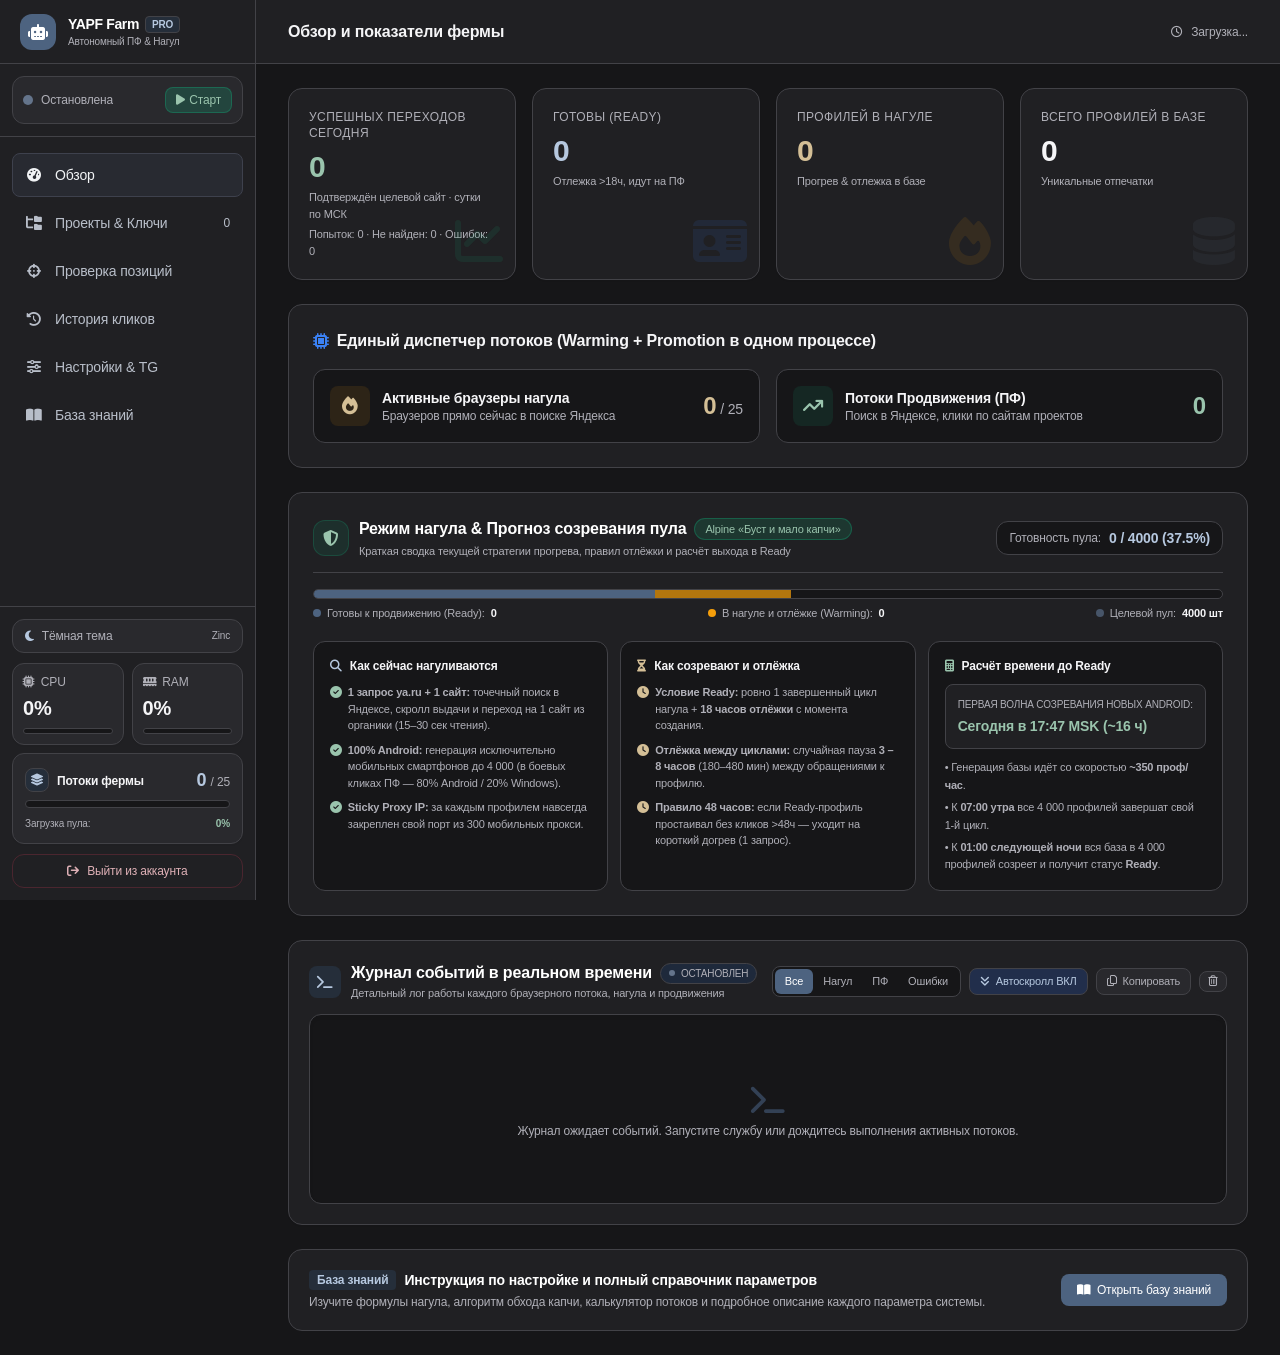
==== commit 11bb19bf: "Run project rank checks independently and show daily position history" ====
--- a/templates/index.html
+++ b/templates/index.html
@@ -27,9 +27,9 @@
     <!-- Local Precompiled Tailwind CSS (Zero external latency, no JIT lag) -->
     <link rel="stylesheet" href="/static/tailwind.min.css?v=3">
     <link rel="stylesheet" href="/static/navigation.css?v=1">
-    <link rel="stylesheet" href="/static/panel-theme.css?v=1">
+    <link rel="stylesheet" href="/static/panel-theme.css?v=2">
     <!-- Local Font Awesome -->
-    <link rel="stylesheet" href="/static/fontawesome.min.css?v=3">
+    <link rel="stylesheet" href="/static/fontawesome.min.css?v=4">
     <!-- Local Alpine.js -->
     <script defer src="/static/alpine.min.js?v=2"></script>
     <style>
@@ -838,299 +838,53 @@
         <!-- ========================================== -->
         <div x-show="currentTab === 'positions'" class="space-y-4 sm:space-y-6" x-cloak>
             
-            <!-- CARD 1: RUN CHECK FORM (MATCHING ALPINE SCREENSHOT 1) -->
-            <div class="bg-dark-900 border border-slate-800/80 rounded-2xl p-4 sm:p-6 shadow-sm space-y-5">
-                <!-- Header -->
-                <div class="flex flex-col sm:flex-row sm:items-center justify-between gap-3 border-b border-slate-800 pb-4">
-                    <div class="flex items-center gap-3">
-                        <div class="w-10 h-10 rounded-2xl bg-rose-600/90 text-white font-extrabold text-xl flex items-center justify-center shadow-lg shadow-rose-600/20 shrink-0">
-                            Я
-                        </div>
-                        <div>
-                            <h2 class="text-base sm:text-lg font-bold text-white flex items-center gap-2">
-                                Проверка позиций
-                            </h2>
-                            <p class="text-xs text-slate-400">Органическая выдача Яндекса, Топ-100</p>
-                        </div>
-                    </div>
-                    <div class="flex items-center gap-2 self-start sm:self-auto">
-                        <button @click="openAddProject()" class="px-3.5 py-2 bg-dark-950 hover:bg-dark-850 text-slate-200 border border-slate-700/80 rounded-xl text-xs font-semibold flex items-center gap-1.5 transition">
-                            <i class="fa-solid fa-plus text-blue-400"></i> Добавить проект
-                        </button>
-                        <button @click="currentTab = 'manual'" class="px-3.5 py-2 bg-dark-950 hover:bg-dark-850 text-slate-400 hover:text-slate-200 border border-slate-800 rounded-xl text-xs font-medium flex items-center gap-1.5 transition">
-                            <i class="fa-regular fa-circle-question"></i> Инструкция
-                        </button>
-                    </div>
-                </div>
-
-                <!-- Form 2-Column Grid -->
-                <div class="grid grid-cols-1 lg:grid-cols-12 gap-5 items-center">
-                    <!-- Left Column: Parameters -->
-                    <div class="lg:col-span-8 space-y-4">
-                        <div>
-                            <label class="block text-[11px] font-bold text-slate-400 uppercase tracking-wider mb-1.5">ПРОЕКТ</label>
-                            <select x-model="selectedPositionProjectId" @change="onPositionProjectChange()"
-                                    class="w-full bg-dark-950 border border-slate-800 rounded-xl px-3.5 py-2.5 text-xs sm:text-sm text-slate-200 focus:border-blue-500 focus:outline-none">
-                                <option value="">-- Выберите проект для проверки --</option>
-                                <template x-for="p in projects" :key="p.id">
-                                    <option :value="p.id" x-text="p.name + ' (' + p.domain + ')'"></option>
-                                </template>
-                            </select>
-                        </div>
-
-                        <!-- Multi-region Selector with dropdown & tags -->
-                        <div class="space-y-2">
-                            <div class="flex items-center justify-between">
-                                <label class="block text-[11px] font-bold text-slate-400 uppercase tracking-wider">
-                                    Регионы проверки (выбор и добавление нескольких)
-                                </label>
-                                <span class="text-[11px] text-slate-400">
-                                    Выбрано регионов: <b class="text-blue-400 font-mono" x-text="positionRegions.length"></b>
-                                </span>
-                            </div>
-
-                            <div class="flex flex-col sm:flex-row items-stretch sm:items-center gap-2">
-                                <select x-model="selectedRegionToAdd" class="flex-1 min-w-0 bg-dark-950 border border-slate-800 rounded-xl px-3 py-2.5 text-xs sm:text-sm text-slate-200 focus:border-blue-500 focus:outline-none truncate">
-                                    <optgroup label="Популярные регионы">
-                                        <option value="213">Москва (LR 213)</option>
-                                        <option value="1">Московская область (LR 1)</option>
-                                        <option value="2">Санкт-Петербург (LR 2)</option>
-                                        <option value="10174">Ленинградская область (LR 10174)</option>
-                                        <option value="225">Вся Россия (LR 225)</option>
-                                    </optgroup>
-                                    <optgroup label="Города-миллионники РФ">
-                                        <option value="54">Екатеринбург (LR 54)</option>
-                                        <option value="65">Новосибирск (LR 65)</option>
-                                        <option value="43">Казань (LR 43)</option>
-                                        <option value="47">Нижний Новгород (LR 47)</option>
-                                        <option value="56">Челябинск (LR 56)</option>
-                                        <option value="66">Омск (LR 66)</option>
-                                        <option value="62">Красноярск (LR 62)</option>
-                                        <option value="35">Краснодар (LR 35)</option>
-                                        <option value="39">Ростов-на-Дону (LR 39)</option>
-                                        <option value="172">Уфа (LR 172)</option>
-                                        <option value="38">Волгоград (LR 38)</option>
-                                        <option value="63">Иркутск (LR 63)</option>
-                                        <option value="75">Владивосток (LR 75)</option>
-                                        <option value="77">Хабаровск (LR 77)</option>
-                                        <option value="239">Сочи (LR 239)</option>
-                                        <option value="193">Воронеж (LR 193)</option>
-                                        <option value="50">Пермь (LR 50)</option>
-                                        <option value="51">Самара (LR 51)</option>
-                                        <option value="194">Саратов (LR 194)</option>
-                                        <option value="197">Тюмень (LR 197)</option>
-                                    </optgroup>
-                                    <optgroup label="Страны и города СНГ">
-                                        <option value="157">Беларусь (Минск) (LR 157)</option>
-                                        <option value="162">Казахстан (Алматы) (LR 162)</option>
-                                        <option value="163">Казахстан (Астана) (LR 163)</option>
-                                        <option value="168">Узбекистан (Ташкент) (LR 168)</option>
-                                        <option value="149">Армения (Ереван) (LR 149)</option>
-                                        <option value="167">Азербайджан (Баку) (LR 167)</option>
-                                    </optgroup>
-                                </select>
-                                <div class="flex items-center gap-2">
-                                    <input type="text" x-model="selectedRegionToAdd" placeholder="LR" class="w-16 sm:w-20 bg-dark-950 border border-slate-800 rounded-xl px-2.5 py-2.5 text-xs sm:text-sm text-slate-200 font-mono text-center focus:border-blue-500 focus:outline-none shrink-0" title="Ручной ввод кода LR">
-                                    <button type="button" @click="addPositionRegion()" class="px-3.5 py-2.5 bg-dark-850 hover:bg-dark-800 text-slate-200 border border-slate-700/80 rounded-xl text-xs font-semibold flex items-center gap-1.5 shrink-0 transition">
-                                        <i class="fa-solid fa-plus text-blue-400"></i> Добавить
-                                    </button>
-                                </div>
-                            </div>
-
-                            <!-- Selected Regions Chips -->
-                            <div class="flex flex-wrap items-center gap-1.5 pt-1 min-h-[30px]">
-                                <template x-for="(rCode, idx) in positionRegions" :key="idx">
-                                    <span class="inline-flex items-center gap-1.5 px-2.5 py-1 rounded-lg text-xs font-medium bg-dark-850 text-slate-200 border border-slate-700/80 shadow-sm">
-                                        <i class="fa-solid fa-location-dot text-blue-400 text-[10px]"></i>
-                                        <span x-text="getRegionName(rCode) + ' (LR ' + rCode + ')'"></span>
-                                        <button type="button" @click="removePositionRegion(idx)" class="text-slate-400 hover:text-rose-400 ml-0.5" title="Удалить этот регион">
-                                            <i class="fa-solid fa-xmark text-[11px]"></i>
-                                        </button>
-                                    </span>
-                                </template>
-                                <template x-if="positionRegions.length > 1">
-                                    <button type="button" @click="positionRegions = []" class="text-[11px] text-slate-400 hover:text-rose-400 ml-1 underline">
-                                        Очистить все
-                                    </button>
-                                </template>
-                            </div>
-                        </div>
-
-                        <!-- Device Selection & Fresh SERP -->
-                        <div class="grid grid-cols-1 sm:grid-cols-2 gap-3 pt-1">
-                            <div>
-                                <label class="block text-[11px] font-bold text-slate-400 uppercase tracking-wider mb-1.5">Устройство выдачи</label>
-                                <select x-model="positionCheckDevice"
-                                        class="w-full bg-dark-950 border border-slate-800 rounded-xl px-3.5 py-2.5 text-xs text-slate-200 focus:border-blue-500 focus:outline-none">
-                                    <option value="desktop">Десктоп</option>
-                                    <option value="android">Мобильные (Android)</option>
-                                </select>
-                            </div>
-                            <div class="flex items-center pt-5">
-                                <label class="flex items-center gap-2 cursor-pointer">
-                                    <input type="checkbox" x-model="positionCheckFresh" class="rounded bg-dark-950 border-slate-700 text-blue-600 focus:ring-0">
-                                    <span class="text-xs font-medium text-slate-300">Свежая выдача (без кэша)</span>
-                                </label>
-                            </div>
-                        </div>
-                    </div>
-
-                    <!-- Right Column: Status & Normal-Sized Action Button -->
-                    <div class="lg:col-span-4 bg-dark-950 p-4 sm:p-5 rounded-2xl border border-slate-800/90 space-y-4">
-                        <div class="space-y-1.5 text-xs text-slate-300">
-                            <div class="flex items-center justify-between text-slate-400 text-xs">
-                                <span>Запросов к замеру:</span>
-                                <span class="font-mono font-bold text-blue-400" x-text="(positionsList.length * Math.max(1, positionRegions.length)) + ' шт.'"></span>
-                            </div>
-                            <div class="flex items-center justify-between text-slate-400 text-xs">
-                                <span>Глубина парсинга:</span>
-                                <span class="font-mono text-slate-300">ТОП-100 (10 страниц)</span>
-                            </div>
-                        </div>
-
-                        <!-- Progress Bar during active checking -->
-                        <div x-show="posProgress.is_running" class="space-y-1.5 pt-1" x-cloak>
-                            <div class="flex justify-between text-[11px] text-slate-400">
-                                <span x-text="posProgress.last_log"></span>
-                                <span class="font-mono font-bold text-blue-400" x-text="posProgress.percent + '%'"></span>
-                            </div>
-                            <div class="w-full h-1.5 bg-dark-900 rounded-full overflow-hidden border border-slate-800">
-                                <div class="h-full bg-blue-500 transition-all duration-300" :style="'width: ' + posProgress.percent + '%'"></div>
-                            </div>
-                        </div>
-
-                        <!-- Normal-Sized Button (Not full width!) -->
-                        <div class="pt-1">
-                            <template x-if="!selectedPositionProjectId">
-                                <button @click="openAddProject()" class="px-5 py-2.5 bg-blue-600/20 hover:bg-blue-600/30 text-blue-300 border border-blue-500/30 rounded-xl font-semibold text-xs transition flex items-center gap-2">
-                                    <i class="fa-solid fa-plus"></i> Сначала добавьте проект
-                                </button>
-                            </template>
-                            <template x-if="selectedPositionProjectId">
-                                <button @click="runPositionsCheck()" :disabled="posProgress.is_running || positionsList.length === 0"
-                                        class="px-5 py-2.5 bg-blue-600 hover:bg-blue-500 disabled:bg-slate-800 disabled:text-slate-500 text-white rounded-xl font-bold text-xs sm:text-sm shadow-md shadow-blue-600/25 flex items-center gap-2 active:scale-95 transition">
-                                    <template x-if="posProgress.is_running">
-                                        <span class="flex items-center gap-2">
-                                            <i class="fa-solid fa-spinner animate-spin"></i> Съем... (<span x-text="posProgress.current + '/' + posProgress.total"></span>)
-                                        </span>
-                                    </template>
-                                    <template x-if="!posProgress.is_running">
-                                        <span class="flex items-center gap-2">
-                                            <i class="fa-solid fa-crosshairs"></i> Запустить проверку
-                                        </span>
-                                    </template>
-                                </button>
-                            </template>
-                        </div>
-                    </div>
-                </div>
-            </div>
-
-            <!-- CARD 2: MONITORING KPI OVERVIEW (MATCHING ALPINE SCREENSHOT 2) -->
-            <div class="bg-dark-900 border border-slate-800/80 rounded-2xl p-4 sm:p-6 shadow-sm space-y-4">
-                <div class="flex flex-col sm:flex-row sm:items-center justify-between gap-3 border-b border-slate-800 pb-3">
-                    <div class="flex items-center gap-3">
-                        <div class="w-9 h-9 rounded-xl bg-blue-500/10 text-blue-400 flex items-center justify-center shrink-0 border border-blue-500/20">
-                            <i class="fa-solid fa-chart-line text-sm"></i>
-                        </div>
-                        <div>
-                            <h3 class="font-bold text-sm sm:text-base text-white">Мониторинг позиций и ключевых показателей</h3>
-                            <p class="text-[11px] text-slate-400">Данные о позициях обновляются по мере использования ключевых запросов в продвижении и при съеме.</p>
-                        </div>
-                    </div>
-                    <div class="flex items-center gap-2.5 self-start sm:self-auto">
-                        <button @click="loadPositionsData()" class="px-3 py-1.5 bg-dark-950 hover:bg-dark-850 text-slate-300 rounded-lg text-xs font-medium border border-slate-800 flex items-center gap-1.5 transition">
-                            <i class="fa-solid fa-arrows-rotate"></i> Обновить данные
-                        </button>
-                        <select x-model="selectedPositionProjectId" @change="onPositionProjectChange()"
-                                class="bg-dark-950 border border-slate-800 rounded-lg px-2.5 py-1.5 text-xs text-slate-300 focus:outline-none">
-                            <option value="">Все домены (общее)</option>
-                            <template x-for="p in projects" :key="p.id">
-                                <option :value="p.id" x-text="p.domain"></option>
-                            </template>
+            <section class="position-controls">
+                <div class="position-section-heading">
+                    <div><h2>Съём позиций</h2><p>Органическая выдача Яндекса · до 100 позиций</p></div>
+                    <button type="button" class="quiet-button" @click="openAddProject()">Добавить проект</button>
+                </div>
+                <div class="position-controlbar">
+                    <label class="position-project-field">Проект
+                        <select aria-label="Проект проверки" x-model="selectedPositionProjectId" @change="onPositionProjectChange()" x-effect="selectedPositionProjectId; $nextTick(() => { $el.value = String(selectedPositionProjectId || ''); })">
+                            <option value="">Все проекты · обзор</option>
+                            <template x-for="p in projects" :key="p.id"><option :value="String(p.id)" x-text="p.name + ' · ' + p.domain"></option></template>
                         </select>
-                    </div>
-                </div>
-
-                <!-- KPI Tiles Grid (Custom Top Colors: Top 1 Blue, Top 2-10 Green, Top 11-30 Yellow, Top 31-50 Purple, Top 51+ Gray, Avg Cyan) -->
-                <div class="grid grid-cols-2 sm:grid-cols-3 lg:grid-cols-7 gap-2.5 sm:gap-3">
-                    <!-- 1. Domains -->
-                    <div class="bg-dark-950 p-3 rounded-xl border border-slate-800 flex items-center gap-2.5">
-                        <div class="w-8 h-8 rounded-lg bg-slate-800/80 text-slate-300 flex items-center justify-center text-xs shrink-0">
-                            <i class="fa-solid fa-globe"></i>
-                        </div>
-                        <div class="min-w-0">
-                            <div class="text-[10px] text-slate-400 uppercase font-semibold truncate">ДОМЕНЫ</div>
-                            <div class="text-lg sm:text-xl font-bold font-mono text-slate-200 mt-0.5" x-text="positionsKpi.total_domains"></div>
-                        </div>
-                    </div>
-
-                    <!-- 2. Avg Position (CYAN / SKY - Not Green!) -->
-                    <div class="bg-dark-950 p-3 rounded-xl border border-slate-800 flex items-center gap-2.5">
-                        <div class="w-8 h-8 rounded-lg bg-cyan-500/10 text-cyan-400 flex items-center justify-center text-xs shrink-0">
-                            <i class="fa-solid fa-chart-line"></i>
-                        </div>
-                        <div class="min-w-0">
-                            <div class="text-[10px] text-slate-400 uppercase font-semibold truncate">СРЕДНЯЯ</div>
-                            <div class="text-lg sm:text-xl font-bold font-mono text-cyan-400 mt-0.5" x-text="positionsKpi.avg_position || '0'"></div>
-                        </div>
-                    </div>
-
-                    <!-- 3. TOP 1 (BLUE) -->
-                    <div class="bg-dark-950 p-3 rounded-xl border border-slate-800 flex items-center gap-2.5">
-                        <div class="w-8 h-8 rounded-lg bg-blue-500/10 text-blue-400 border border-blue-500/25 flex items-center justify-center text-xs shrink-0 font-bold font-mono">
-                            #1
-                        </div>
-                        <div class="min-w-0">
-                            <div class="text-[10px] text-slate-400 uppercase font-semibold truncate">ТОП 1</div>
-                            <div class="text-lg sm:text-xl font-bold font-mono text-blue-400 mt-0.5" x-text="positionsKpi.top_1 || 0"></div>
-                        </div>
-                    </div>
-
-                    <!-- 4. TOP 2-10 (GREEN / EMERALD) -->
-                    <div class="bg-dark-950 p-3 rounded-xl border border-slate-800 flex items-center gap-2.5">
-                        <div class="w-8 h-8 rounded-lg bg-emerald-500/10 text-emerald-400 border border-emerald-500/25 flex items-center justify-center text-[11px] shrink-0 font-bold font-mono">
-                            2-10
-                        </div>
-                        <div class="min-w-0">
-                            <div class="text-[10px] text-slate-400 uppercase font-semibold truncate">ТОП 2-10</div>
-                            <div class="text-lg sm:text-xl font-bold font-mono text-emerald-400 mt-0.5" x-text="positionsKpi.top_2_10 || 0"></div>
-                        </div>
-                    </div>
-
-                    <!-- 5. TOP 11-30 (YELLOW / AMBER) -->
-                    <div class="bg-dark-950 p-3 rounded-xl border border-slate-800 flex items-center gap-2.5">
-                        <div class="w-8 h-8 rounded-lg bg-amber-500/10 text-amber-400 border border-amber-500/25 flex items-center justify-center text-[10px] shrink-0 font-bold font-mono">
-                            11-30
-                        </div>
-                        <div class="min-w-0">
-                            <div class="text-[10px] text-slate-400 uppercase font-semibold truncate">ТОП 11-30</div>
-                            <div class="text-lg sm:text-xl font-bold font-mono text-amber-400 mt-0.5" x-text="positionsKpi.top_11_30 || 0"></div>
-                        </div>
-                    </div>
-
-                    <!-- 6. TOP 31-50 (PURPLE / LILAC) -->
-                    <div class="bg-dark-950 p-3 rounded-xl border border-slate-800 flex items-center gap-2.5">
-                        <div class="w-8 h-8 rounded-lg bg-purple-500/10 text-purple-400 border border-purple-500/25 flex items-center justify-center text-[10px] shrink-0 font-bold font-mono">
-                            31-50
-                        </div>
-                        <div class="min-w-0">
-                            <div class="text-[10px] text-slate-400 uppercase font-semibold truncate">ТОП 31-50</div>
-                            <div class="text-lg sm:text-xl font-bold font-mono text-purple-400 mt-0.5" x-text="positionsKpi.top_31_50 || 0"></div>
-                        </div>
-                    </div>
-
-                    <!-- 7. TOP 51+ / OUT OF TOP (GRAY) -->
-                    <div class="bg-dark-950 p-3 rounded-xl border border-slate-800 flex items-center gap-2.5">
-                        <div class="w-8 h-8 rounded-lg bg-slate-800 text-slate-400 flex items-center justify-center text-xs shrink-0">
-                            <i class="fa-solid fa-arrow-down-wide-short"></i>
-                        </div>
-                        <div class="min-w-0">
-                            <div class="text-[10px] text-slate-400 uppercase font-semibold truncate">ТОП 51+</div>
-                            <div class="text-lg sm:text-xl font-bold font-mono text-slate-400 mt-0.5" x-text="positionsKpi.top_51_plus ?? positionsKpi.out_of_top ?? 0"></div>
-                        </div>
-                    </div>
-                </div>
+                    </label>
+                    <label>Устройство
+                        <select x-model="positionCheckDevice" @change="loadPositionsData()"><option value="desktop">Десктоп</option><option value="android">Мобильные</option></select>
+                    </label>
+                    <button type="button" class="position-run-button bg-blue-600" @click="runPositionsCheck()" :disabled="!selectedPositionProjectId || posProgress.is_running || positionStarting[selectedPositionProjectId] || positionCheckCount() === 0">
+                        <span x-text="posProgress.is_running ? 'Проверяется · ' + posProgress.current + '/' + posProgress.total : 'Запустить проверку'"></span>
+                    </button>
+                </div>
+                <details class="position-options">
+                    <summary><span>Регионы и параметры</span><small x-text="positionRegions.map(code=>getRegionName(code)).join(', ')"></small></summary>
+                    <div class="region-chips mt-3"><template x-for="code in positionRegions" :key="code"><button class="region-chip" @click="positionRegions=positionRegions.filter(r=>r!==code)"><span x-text="getRegionName(code)"></span><span aria-hidden="true">×</span></button></template></div>
+                    <input class="region-search" type="search" x-model="positionRegionSearch" placeholder="Поиск города или кода LR" aria-label="Поиск региона проверки">
+                    <div class="region-options"><template x-for="r in keywordRegionOptions(positionRegionSearch)" :key="r.code"><label class="region-option"><input type="checkbox" :value="r.code" x-model="positionRegions" :disabled="positionRegions.length>=20 && !positionRegions.includes(r.code)"><span x-text="r.city"></span><span class="region-code" x-text="'LR '+r.code"></span></label></template></div>
+                    <div class="flex items-center gap-2 mt-2"><input type="text" inputmode="numeric" class="region-search" x-model="selectedRegionToAdd" placeholder="Код LR" aria-label="Регион проверки по коду"><button class="quiet-button" @click="addPositionRegion()">Добавить</button></div>
+                    <label class="position-fresh"><input type="checkbox" x-model="positionCheckFresh"> Свежая выдача без кэша</label>
+                </details>
+                <p class="position-status" x-show="posProgress.is_running" x-text="posProgress.last_log"></p>
+            </section>
+
+            <div class="position-jobs" x-show="positionJobs.length" x-cloak>
+                <template x-for="job in positionJobs" :key="job.run_id">
+                    <button type="button" class="position-job" @click="selectedPositionProjectId=String(job.project_id); onPositionProjectChange()" :class="{ 'is-selected': String(job.project_id) === String(selectedPositionProjectId) }">
+                        <strong x-text="job.project_name"></strong>
+                        <span x-text="job.is_running ? job.current + '/' + job.total : (job.status === 'interrupted' ? 'Прервано' : 'Завершено')"></span>
+                        <span x-show="job.errors" x-text="'Ошибок: ' + job.errors"></span>
+                    </button>
+                </template>
+                <p class="position-job-note">Проекты проверяются независимо. Одновременно работают не более двух проверочных браузеров.</p>
+            </div>
+
+            <div class="position-kpi-row">
+                <div><span>Запросов с замером</span><strong x-text="positionsKpi.tracked_queries || 0"></strong></div>
+                <div><span>Средняя позиция</span><strong x-text="positionsKpi.avg_position || '—'"></strong></div>
+                <div><span>В ТОП-10</span><strong x-text="positionsKpi.top_10 || 0"></strong></div>
+                <div><span>В ТОП-100</span><strong x-text="positionsKpi.top_100 || 0"></strong></div>
+                <div><span>Вне ТОП-100</span><strong x-text="positionsKpi.out_of_top || 0"></strong></div>
             </div>
 
             <!-- CARD 3: KEYWORDS & POSITIONS TABLE (MATCHING ALPINE SCREENSHOT 1) -->
@@ -1138,11 +892,8 @@
                 <!-- Header -->
                 <div class="flex flex-col sm:flex-row sm:items-center justify-between gap-3 border-b border-slate-800 pb-3">
                     <div class="flex items-center gap-3">
-                        <div class="w-9 h-9 rounded-xl bg-blue-500/10 text-blue-400 flex items-center justify-center shrink-0 border border-blue-500/20 font-bold">
-                            山
-                        </div>
-                        <div>
-                            <h3 class="font-bold text-sm sm:text-base text-white">Запросы и позиции</h3>
+                        <div>
+                            <h3 class="font-bold text-sm sm:text-base text-white">Динамика по дням</h3>
                             <p class="text-[11px] text-slate-400">История выбранного проекта</p>
                         </div>
                     </div>
@@ -1192,12 +943,12 @@
                 </div>
 
                 <!-- Empty State (Matching Alpine Screenshot 1) -->
-                <div x-show="!selectedPositionProjectId || positionsList.length === 0" class="py-12 text-center space-y-3" x-cloak>
+                <div x-show="positionTimeline.rows.length === 0" class="py-12 text-center space-y-3" x-cloak>
                     <div class="w-12 h-12 rounded-2xl bg-slate-800/60 text-slate-400 flex items-center justify-center mx-auto text-xl border border-slate-800">
                         <i class="fa-solid fa-database"></i>
                     </div>
                     <div class="text-sm font-medium text-slate-300">
-                        Добавьте сайт и запросы для первого замера.
+                        Нет запросов для выбранного проекта или фильтра.
                     </div>
                     <div>
                         <button @click="openAddProject()" class="text-xs text-blue-400 hover:text-blue-300 font-semibold underline underline-offset-4">
@@ -1206,115 +957,49 @@
                     </div>
                 </div>
 
-                <!-- Table with Queries & Positions -->
-                <div x-show="selectedPositionProjectId && positionsList.length > 0" class="overflow-x-auto" x-cloak>
-                    <table class="w-full text-left text-xs">
-                        <thead class="bg-dark-950 text-slate-400 font-semibold border-b border-slate-800">
+                <!-- Daily measurements: last successful measurement per Moscow day. -->
+                <div x-show="positionTimeline.rows.length" class="rank-history-scroll" x-cloak>
+                    <table class="rank-history-table">
+                        <thead>
                             <tr>
-                                <th class="py-3 px-4">Ключевой запрос</th>
-                                <th class="py-3 px-3">Регион</th>
-                                <th class="py-3 px-3">Устройство</th>
-                                <th class="py-3 px-3 text-center">Позиция Топ-100</th>
-                                <th class="py-3 px-3 text-center">Динамика</th>
-                                <th class="py-3 px-4">История (замеры)</th>
-                                <th class="py-3 px-4">Релевантная страница (URL)</th>
-                                <th class="py-3 px-3">Дата замера</th>
-                                <th class="py-3 px-3 text-right">Действие</th>
+                                <th class="rank-query-column">Запросы <span x-text="'(' + positionTimeline.rows.length + ')' "></span></th>
+                                <template x-for="day in positionTimeline.dates" :key="day.date">
+                                    <th class="rank-day-column">
+                                        <span x-text="day.label"></span>
+                                        <small x-text="day.measured ? 'ТОП-10 · ' + day.top10_percent + '%' : 'Нет замеров'"></small>
+                                    </th>
+                                </template>
+                                <th>Действия</th>
                             </tr>
                         </thead>
-                        <tbody class="divide-y divide-slate-800/60">
-                            <template x-for="item in positionsList" :key="item.keyword_id">
-                                <tr class="hover:bg-dark-950/60 transition">
-                                    <td class="py-3 px-4 font-medium text-slate-200">
-                                        <span x-text="item.keyword"></span>
+                        <tbody>
+                            <template x-for="item in positionTimeline.rows" :key="item.row_id">
+                                <tr>
+                                    <td class="rank-query-column">
+                                        <span class="rank-query-label" x-text="item.keyword"></span>
+                                        <small x-text="getRegionName(item.region) + ' · ' + (item.device_type === 'android' ? 'Мобильные' : 'Десктоп')"></small>
                                     </td>
-                                    <td class="py-3 px-3 text-slate-400 font-mono text-[11px]" x-text="'LR: ' + item.region"></td>
-                                    <td class="py-3 px-3 text-slate-400 text-[11px]">
-                                        <span class="inline-flex items-center gap-1" :class="item.device_type === 'android' ? 'text-amber-400' : 'text-blue-400'">
-                                            <i :class="item.device_type === 'android' ? 'fa-solid fa-mobile-screen' : 'fa-solid fa-desktop'"></i>
-                                            <span x-text="item.device_type === 'android' ? 'Мобильный' : 'Десктоп'"></span>
-                                        </span>
-                                    </td>
-                                    <td class="py-3 px-3 text-center">
-                                        <!-- TOP 1: Blue -->
-                                        <template x-if="item.current_position === 1">
-                                            <span class="inline-flex items-center px-2.5 py-0.5 rounded-full font-mono font-bold text-xs bg-blue-500/20 text-blue-400 border border-blue-500/40 shadow-sm">#1</span>
-                                        </template>
-                                        <!-- TOP 2-10: Green -->
-                                        <template x-if="item.current_position >= 2 && item.current_position <= 10">
-                                            <span class="inline-flex items-center px-2.5 py-0.5 rounded-full font-mono font-bold text-xs bg-emerald-500/20 text-emerald-400 border border-emerald-500/40 shadow-sm" x-text="'#' + item.current_position"></span>
-                                        </template>
-                                        <!-- TOP 11-30: Yellow -->
-                                        <template x-if="item.current_position >= 11 && item.current_position <= 30">
-                                            <span class="inline-flex items-center px-2.5 py-0.5 rounded-full font-mono font-bold text-xs bg-amber-500/20 text-amber-400 border border-amber-500/40" x-text="'#' + item.current_position"></span>
-                                        </template>
-                                        <!-- TOP 31-50: Purple / Lilac -->
-                                        <template x-if="item.current_position >= 31 && item.current_position <= 50">
-                                            <span class="inline-flex items-center px-2.5 py-0.5 rounded-full font-mono font-bold text-xs bg-purple-500/20 text-purple-400 border border-purple-500/40" x-text="'#' + item.current_position"></span>
-                                        </template>
-                                        <!-- TOP 51-100: Gray -->
-                                        <template x-if="item.current_position >= 51 && item.current_position <= 100">
-                                            <span class="inline-flex items-center px-2.5 py-0.5 rounded-full font-mono font-semibold text-xs bg-slate-800 text-slate-400 border border-slate-700/80" x-text="'#' + item.current_position"></span>
-                                        </template>
-                                        <!-- OUT OF TOP (>100): Gray -->
-                                        <template x-if="item.current_position === 0 || item.current_position > 100">
-                                            <span class="inline-flex items-center px-2 py-0.5 rounded-full font-mono text-[11px] bg-dark-950 text-slate-500 border border-slate-800">>100</span>
-                                        </template>
-                                    </td>
-                                    <td class="py-3 px-3 text-center font-mono font-bold text-xs">
-                                        <template x-if="item.diff > 0">
-                                            <span class="text-emerald-400" x-text="'▲ +' + item.diff"></span>
-                                        </template>
-                                        <template x-if="item.diff < 0">
-                                            <span class="text-rose-400" x-text="'▼ ' + item.diff"></span>
-                                        </template>
-                                        <template x-if="item.diff === 0">
-                                            <span class="text-slate-500">—</span>
-                                        </template>
-                                    </td>
-                                    <td class="py-3 px-4">
-                                        <!-- Mini Sparkline dots -->
-                                        <div class="flex items-center gap-1">
-                                            <template x-for="(sp, idx) in item.sparkline" :key="idx">
-                                                <span class="w-2 h-2 rounded-full inline-block"
-                                                      :title="sp.date + ': #' + (sp.pos > 0 ? sp.pos : '>100')"
-                                                      :class="sp.pos === 1 ? 'bg-blue-400' : (sp.pos >= 2 && sp.pos <= 10 ? 'bg-emerald-400' : (sp.pos >= 11 && sp.pos <= 30 ? 'bg-amber-400' : (sp.pos >= 31 && sp.pos <= 50 ? 'bg-purple-400' : 'bg-slate-600')))"></span>
-                                            </template>
-                                        </div>
-                                    </td>
-                                    <td class="py-3 px-4 max-w-xs truncate font-mono text-[11px]">
-                                        <template x-if="item.target_url">
-                                            <a :href="item.target_url" target="_blank" class="text-blue-400 hover:underline" x-text="item.target_url"></a>
-                                        </template>
-                                        <template x-if="!item.target_url">
-                                            <span class="text-slate-500">—</span>
-                                        </template>
-                                    </td>
-                                    <td class="py-3 px-3 text-slate-400 text-[11px] font-mono whitespace-nowrap" x-text="item.last_checked"></td>
-                                    <td class="py-3 px-3 text-right whitespace-nowrap">
-                                        <button @click="checkSingleKeywordPos(item.keyword_id)" 
-                                                :disabled="posCheckingSingle === item.keyword_id"
-                                                class="p-1.5 text-slate-400 hover:text-blue-400 hover:bg-dark-850 rounded-lg transition"
-                                                title="Перепроверить позицию сейчас">
-                                            <i class="fa-solid fa-rotate" :class="posCheckingSingle === item.keyword_id ? 'fa-spin text-blue-400' : ''"></i>
-                                        </button>
-                                        <button @click="deleteKeyword(item.keyword_id)" 
-                                                class="p-1.5 text-slate-500 hover:text-rose-400 hover:bg-dark-850 rounded-lg transition ml-1"
-                                                title="Удалить ключевой запрос из проекта">
-                                            <i class="fa-solid fa-trash-can"></i>
-                                        </button>
+                                    <template x-for="day in positionTimeline.dates" :key="day.date">
+                                        <td class="rank-value-cell" :class="rankCellClass(item.cells[day.date])" :title="rankCellTitle(item.cells[day.date],day.label)">
+                                            <span x-text="rankCellValue(item.cells[day.date])"></span>
+                                            <small class="rank-delta" x-show="item.cells[day.date] && ['up','down','entered','left'].includes(item.cells[day.date].direction)" x-text="rankCellDelta(item.cells[day.date])"></small>
+                                        </td>
+                                    </template>
+                                    <td>
+                                        <button type="button" class="quiet-button" @click="checkSingleKeywordPos(item.keyword_id, item.region, item.device_type)" :disabled="posCheckingSingle === item.keyword_id" title="Перепроверить этот запрос и регион"><i class="fa-solid fa-rotate"></i></button>
                                     </td>
                                 </tr>
                             </template>
                         </tbody>
                     </table>
                 </div>
+                <p class="rank-history-note">По дням МСК · последний замер за день · — нет данных · &gt;100 не найдено в проверенной выдаче. Ошибки и CAPTCHA не записываются как выпадение из ТОП-100.</p>
 
                 <!-- Footer Status Bar (Matching Alpine Screenshot 2) -->
                 <div class="pt-3 border-t border-slate-800/80 flex items-center justify-between text-[11px] text-slate-500">
                     <span class="flex items-center gap-1.5">
                         <span class="w-2 h-2 rounded-full bg-emerald-400 inline-block animate-pulse"></span>
-                        <span class="text-slate-400">Данные актуальны</span>
+                        <span class="text-slate-400">Сохранённые замеры</span>
                         <span class="text-slate-600">|</span>
                         <span>Последнее обновление: <span class="font-mono text-slate-300" x-text="positionsKpi.last_updated"></span></span>
                     </span>
@@ -3126,12 +2811,13 @@
                 // Positions (ТОП-100 Яндекс) state
                 selectedPositionProjectId: '',
                 positionRegions: ['213'],
+                positionRegionSearch: '',
                 selectedRegionToAdd: '213',
                 positionCheckRegion: '213',
                 positionCheckDevice: 'desktop',
                 positionCheckFresh: true,
                 positionDays: '7',
-                positionSort: 'best',
+                positionSort: 'alpha',
                 positionSearch: '',
                 positionsList: [],
                 positionsKpi: {
@@ -3150,6 +2836,18 @@
                     tracked_queries: 0,
                     last_updated: 'Нет замеров'
                 },
+                positionTimeline: { dates: [], rows: [] },
+                positionJobs: [],
+                positionStarting: {},
+                positionRegionsByProject: {},
+                positionSelectionId: '',
+                positionsRequestSeq: 0,
+                positionProgressSeq: 0,
+                rankCellValue(cell) { return !cell ? '—' : cell.position === 0 ? '>100' : cell.position; },
+                rankCellClass(cell) { return !cell ? 'is-empty' : ['up','entered'].includes(cell.direction) ? 'is-up' : ['down','left'].includes(cell.direction) ? 'is-down' : ''; },
+                rankCellDelta(cell) { if (!cell) return ''; const arrow=['up','entered'].includes(cell.direction) ? '▲' : '▼'; return arrow + (cell.diff === null ? '' : Math.abs(cell.diff)); },
+                rankCellTitle(cell, date) { return !cell ? date + ': замер не выполнялся' : date + ': ' + (cell.position === 0 ? '>100' : cell.position) + ' · ' + cell.checked_at + ' UTC'; },
+                positionCheckCount() { const p=this.projects.find(p=>String(p.id)===String(this.selectedPositionProjectId)); return p ? new Set((p.keywords || []).filter(k=>k.is_active !== 0).map(k=>k.keyword.trim())).size * Math.max(1,this.positionRegions.length) : 0; },
                 posCheckingSingle: null,
                 posProgress: {
                     is_running: false,
@@ -3760,10 +3458,12 @@
                 },
 
                 addPositionRegion() {
-                    const reg = String(this.selectedRegionToAdd || '').trim();
-                    if (reg && !this.positionRegions.includes(reg)) {
-                        this.positionRegions.push(reg);
-                    }
+                    const raw=String(this.selectedRegionToAdd || '').trim();
+                    if(!/^[0-9]{1,7}$/.test(raw) || Number(raw)<1){alert('Введите числовой код LR');return;}
+                    const reg=String(Number(raw));
+                    if(this.positionRegions.includes(reg))return;
+                    if(this.positionRegions.length>=20){alert('Можно выбрать до 20 регионов');return;}
+                    this.positionRegions=[...this.positionRegions,reg];
                 },
 
                 removePositionRegion(idx) {
@@ -3771,105 +3471,79 @@
                 },
 
                 async onOpenPositionsTab() {
-                    if (!this.selectedPositionProjectId && this.projects.length > 0) {
-                        this.selectedPositionProjectId = this.projects[0].id;
-                        const defReg = this.projects[0].default_region || '213';
-                        this.positionRegions = [defReg];
-                        this.selectedRegionToAdd = defReg;
-                        this.positionCheckRegion = defReg;
+                    if (!this.selectedPositionProjectId && this.projects.length) this.selectedPositionProjectId=String(this.projects[0].id);
+                    await this.onPositionProjectChange();
+                    this.startPositionsProgressPolling();
+                },
+
+                async onPositionProjectChange() {
+                    if (this.positionSelectionId && this.positionSelectionId !== String(this.selectedPositionProjectId)) this.positionRegionsByProject[this.positionSelectionId]=[...this.positionRegions];
+                    this.positionSelectionId=String(this.selectedPositionProjectId || '');
+                    const p=this.projects.find(p=>String(p.id)===this.positionSelectionId);
+                    if (p) {
+                        this.positionRegions=this.positionRegionsByProject[this.positionSelectionId] || this.projectRegionCodes(p);
+                        if (!this.positionRegions.length) this.positionRegions=[p.default_region || '213'];
+                        this.selectedRegionToAdd=this.positionRegions[0];
                     }
-                    await this.loadPositionsData();
-                    await this.checkPositionsProgress();
-                },
-
-                async onPositionProjectChange() {
-                    if (this.selectedPositionProjectId) {
-                        const p = this.projects.find(x => String(x.id) === String(this.selectedPositionProjectId));
-                        if (p && p.default_region) {
-                            this.positionRegions = [p.default_region];
-                            this.selectedRegionToAdd = p.default_region;
-                            this.positionCheckRegion = p.default_region;
-                        }
-                    }
-                    await this.loadPositionsData();
+                    this.posProgress={is_running:false,current:0,total:0,percent:0,errors:0,last_log:'Загрузка состояния'};
+                    this.positionsList=[];this.positionTimeline={dates:[],rows:[]};
+                    await Promise.all([this.loadPositionsData(),this.checkPositionsProgress()]);
                 },
 
                 async loadPositionsData() {
+                    const seq=++this.positionsRequestSeq, pid=String(this.selectedPositionProjectId || ''), device=this.positionCheckDevice || 'desktop';
+                    const query=(pid?'project_id='+pid+'&':'')+'days='+(this.positionDays || 7)+'&device_type='+device+'&sort='+this.positionSort+'&search='+encodeURIComponent(this.positionSearch || '');
                     try {
-                        const pid = this.selectedPositionProjectId || '';
-                        const [kpiRes, dataRes] = await Promise.all([
-                            fetch('/api/positions/kpi' + (pid ? '?project_id=' + pid : '')),
-                            fetch('/api/positions/data?project_id=' + pid + '&days=' + (this.positionDays || 7) + '&sort=' + (this.positionSort || 'best') + '&search=' + encodeURIComponent(this.positionSearch || ''))
-                        ]);
-                        if (kpiRes.ok) {
-                            this.positionsKpi = await kpiRes.json();
-                        }
-                        if (dataRes.ok) {
-                            this.positionsList = await dataRes.json();
-                        }
-                    } catch(e) {
-                        console.error('Error loading positions:', e);
-                    }
+                        const [kr,tr]=await Promise.all([
+                            fetch('/api/positions/kpi?device_type='+device+(pid?'&project_id='+pid:'')),
+                            fetch('/api/positions/timeline?'+query)]);
+                        const [k,t]=await Promise.all([kr.ok?kr.json():null,tr.ok?tr.json():null]);
+                        if (seq!==this.positionsRequestSeq || pid!==String(this.selectedPositionProjectId || '') || device!==this.positionCheckDevice) return;
+                        if(k)this.positionsKpi=k;if(t){this.positionTimeline=t;this.positionsList=t.rows;}
+                    } catch(e) { console.error('Error loading positions',e); }
                 },
 
                 async runPositionsCheck() {
-                    if (!this.selectedPositionProjectId) return;
+                    const pid=String(this.selectedPositionProjectId || '');
+                    if (!pid || this.positionStarting[pid]) return;
+                    this.positionStarting={...this.positionStarting,[pid]:true};
+                    const regions=[...(this.positionRegions.length?this.positionRegions:[this.selectedRegionToAdd || '213'])];
                     try {
-                        const regionsToSend = this.positionRegions.length > 0 ? this.positionRegions : [this.selectedRegionToAdd || '213'];
-                        const res = await fetch('/api/positions/check', {
-                            method: 'POST',
-                            headers: { 'Content-Type': 'application/json' },
-                            body: JSON.stringify({
-                                project_id: parseInt(this.selectedPositionProjectId),
-                                regions: regionsToSend,
-                                region: regionsToSend[0],
-                                device_type: this.positionCheckDevice || 'desktop',
-                                fresh: !!this.positionCheckFresh
-                            })
-                        });
-                        const data = await res.json();
-                        if (data.status === 'ok') {
-                            this.startPositionsProgressPolling();
-                        } else {
-                            alert(data.message || 'Ошибка запуска съема позиций');
-                        }
-                    } catch(e) {
-                        alert('Ошибка запроса: ' + e.message);
-                    }
+                        const res=await fetch('/api/positions/check',{method:'POST',headers:{'Content-Type':'application/json'},body:JSON.stringify({project_id:Number(pid),regions,device_type:this.positionCheckDevice || 'desktop',fresh:!!this.positionCheckFresh})});
+                        const data=await res.json();
+                        if(data.status==='ok'){this.startPositionsProgressPolling();await this.checkPositionsProgress();}
+                        else alert(data.message || data.detail || 'Ошибка запуска проверки');
+                    } catch(e) { alert('Ошибка запуска: '+e.message); }
+                    finally { this.positionStarting={...this.positionStarting,[pid]:false}; }
                 },
 
                 startPositionsProgressPolling() {
-                    if (this.posProgressTimer) clearInterval(this.posProgressTimer);
-                    this.posProgress.is_running = true;
-                    this.posProgress.percent = 5;
-                    this.posProgress.last_log = 'Инициализация парсера выдачи...';
-                    this.posProgressTimer = setInterval(async () => {
-                        await this.checkPositionsProgress();
-                    }, 2000);
+                    if (this.posProgressTimer) return;
+                    this.posProgressTimer=setInterval(()=>this.checkPositionsProgress(),2000);
                 },
 
                 async checkPositionsProgress() {
+                    const seq=++this.positionProgressSeq, pid=String(this.selectedPositionProjectId || '');
                     try {
-                        const res = await fetch('/api/positions/progress');
-                        if (res.ok) {
-                            const data = await res.json();
-                            this.posProgress = data;
-                            if (!data.is_running && this.posProgressTimer) {
-                                clearInterval(this.posProgressTimer);
-                                this.posProgressTimer = null;
-                                await this.loadPositionsData();
-                            }
-                        }
-                    } catch(e) {}
-                },
-
-                async checkSingleKeywordPos(keywordId) {
+                        const res=await fetch('/api/positions/progress'+(pid?'?project_id='+pid:''));if(!res.ok)return;
+                        const data=await res.json();if(seq!==this.positionProgressSeq)return;this.positionJobs=(data.jobs || []).filter(j=>j.is_running || String(j.project_id)===String(this.selectedPositionProjectId));
+                        if(pid!==String(this.selectedPositionProjectId || ''))return;
+                        const changed=this.posProgress.current!==data.current || this.posProgress.is_running!==data.is_running;
+                        this.posProgress=data;
+                        if(changed && pid)await this.loadPositionsData();
+                    } catch(e) { console.error('Progress unavailable',e); }
+                },
+
+                async checkSingleKeywordPos(keywordId, region, device) {
                     this.posCheckingSingle = keywordId;
                     try {
                         const res = await fetch('/api/positions/check-keyword/' + keywordId, {
-                            method: 'POST'
+                            method: 'POST', headers: {'Content-Type':'application/json'},
+                            body: JSON.stringify({region: region || '213', device_type: device || this.positionCheckDevice})
                         });
                         if (res.ok) {
+                            const result=await res.json();
+                            if(result.data && result.data.status && result.data.status !== 'ok') alert(result.data.details || 'Замер не выполнен');
                             await this.loadPositionsData();
                         }
                     } catch(e) {
@@ -3882,7 +3556,7 @@
                 exportPositionsCSV() {
                     const pid = this.selectedPositionProjectId || '';
                     const days = this.positionDays || 7;
-                    window.location.href = '/api/positions/export?project_id=' + pid + '&days=' + days;
+                    window.location.href = '/api/positions/timeline-export?' + (pid ? 'project_id=' + pid + '&' : '') + 'days=' + days + '&device_type=' + this.positionCheckDevice + '&search=' + encodeURIComponent(this.positionSearch || '');
                 },
 
                 openAddKeywordModalForPos() {
--- a/static/panel-theme.css
+++ b/static/panel-theme.css
@@ -104,3 +104,81 @@
 html:is(.dark, .light) .bg-sky-600 { background-color: #4d6380 !important; }
 html:is(.dark, .light) a.panel-primary-link { color: #fff !important; }
 html:not(.dark) .bg-blue-600.font-bold { color: #fff !important; }
+
+/* System typography: SF on macOS, native system faces elsewhere. */
+html.dark {
+    --panel-bg: #161618; --panel-surface: #202023; --panel-inset: #29292d;
+    --panel-text: #f5f5f7; --panel-muted: #b0b0b8; --panel-border: #424247; --panel-accent: #b6c8df;
+}
+html:not(.dark) {
+    --panel-bg: #f5f5f7; --panel-surface: #fff; --panel-inset: #f0f1f3;
+    --panel-text: #1d1d1f; --panel-muted: #63636b; --panel-border: #d2d2d7; --panel-accent: #425b76;
+}
+html body, html button, html input, html select, html textarea,
+html .font-sans, html .font-mono:not(code):not(pre):not(textarea) {
+    font-family: -apple-system, BlinkMacSystemFont, 'SF Pro Text', 'Segoe UI', sans-serif !important;
+    font-variant-numeric: tabular-nums;
+}
+html body { letter-spacing: -.01em; -webkit-font-smoothing: antialiased; }
+html .font-extrabold, html .font-bold { font-weight: 600; }
+html .font-semibold { font-weight: 500; }
+html .rounded-2xl { border-radius: 14px; }
+html .shadow-sm, html .shadow-md { box-shadow: 0 1px 2px #00000008; }
+html .tracking-wider, html .tracking-widest { letter-spacing: .035em; }
+.position-platform-mark { background: var(--panel-inset); color: var(--panel-text); width: 38px; height: 38px; display: flex; align-items: center; justify-content: center; border: 1px solid var(--panel-border); border-radius: 10px; font-size: 17px; font-weight: 600; }
+.position-jobs { display: flex; gap: 10px; flex-wrap: wrap; }
+.position-job { display: flex; align-items: center; gap: 12px; padding: 11px 14px; font-size: 13px; color: var(--panel-muted); background: var(--panel-surface); border: 1px solid var(--panel-border); border-radius: 10px; }
+.position-job strong { color: var(--panel-text); font-weight: 500; }
+.position-job.is-selected { box-shadow: inset 0 0 0 1px var(--panel-accent); }
+.position-job-note, .rank-history-note { width: 100%; font-size: 12px; line-height: 1.5; color: var(--panel-muted); }
+.rank-history-scroll { overflow: auto; max-height: 72vh; border: 1px solid var(--panel-border); border-radius: 10px; }
+.rank-history-table { width: 100%; border-collapse: separate; border-spacing: 0; color: var(--panel-text); font-size: 14px; }
+.rank-history-table th, .rank-history-table td { padding: 13px 16px; border-right: 1px solid var(--panel-border); border-bottom: 1px solid var(--panel-border); }
+.rank-history-table th { position: sticky; top: 0; z-index: 2; background: var(--panel-surface); font-weight: 500; text-align: left; white-space: nowrap; }
+.rank-history-table th > span { font-size: 15px; }
+.rank-history-table small { display: block; color: var(--panel-muted); font-size: 11px; line-height: 1.5; font-weight: 400; }
+.rank-history-table .rank-query-column { position: sticky; left: 0; z-index: 1; min-width: 240px; max-width: 340px; background: var(--panel-surface); }
+.rank-history-table th.rank-query-column { z-index: 3; }
+.rank-query-label { display: block; font-size: 14px; line-height: 1.5; overflow-wrap: anywhere; }
+.rank-day-column, .rank-value-cell { min-width: 124px; }
+.rank-value-cell { white-space: nowrap; font-size: 20px; font-weight: 400; font-variant-numeric: tabular-nums; }
+.rank-history-table .rank-delta { display: inline; font-size: 11px; vertical-align: super; margin-left: 5px; }
+.rank-value-cell.is-empty { color: var(--panel-muted); }
+html:not(.dark) .rank-value-cell.is-up { background: #ecf8f0; }
+html:not(.dark) .rank-value-cell.is-down { background: #fceeee; }
+html.dark .rank-value-cell.is-up { background: #20362a; }
+html.dark .rank-value-cell.is-down { background: #3b272a; }
+.rank-value-cell.is-up .rank-delta { color: #34774b; }
+.rank-value-cell.is-down .rank-delta { color: #a33b43; }
+html.dark .rank-value-cell.is-up .rank-delta { color: #a4d4b2; }
+html.dark .rank-value-cell.is-down .rank-delta { color: #e9afb5; }
+.position-controls { padding: 20px 24px; border: 1px solid var(--panel-border); background: var(--panel-surface); border-radius: 14px; }
+.position-section-heading { display: flex; align-items: center; justify-content: space-between; gap: 16px; margin-bottom: 18px; }
+.position-section-heading h2 { font-size: 18px; font-weight: 600; letter-spacing: -.025em; }
+.position-section-heading p { font-size: 12px; margin-top: 3px; color: var(--panel-muted); }
+.position-controlbar { display: flex; align-items: flex-end; gap: 12px; flex-wrap: wrap; }
+.position-controlbar label { font-size: 12px; color: var(--panel-muted); min-width: 150px; }
+.position-controlbar .position-project-field { flex: 1; min-width: 240px; }
+.position-controlbar select { display: block; width: 100%; border: 1px solid var(--panel-border); border-radius: 8px; font-size: 13px; padding: 9px 12px; margin-top: 6px; height: 39px; }
+.position-run-button { color: #fff; padding: 10px 16px; border-radius: 8px; font-size: 13px; font-weight: 500; min-height: 39px; }
+html:is(.dark,.light) button.bg-blue-600:disabled, html:is(.dark,.light) button.bg-blue-600:disabled * { color: var(--panel-muted) !important; background: var(--panel-inset) !important; opacity: 1; }
+.position-options { margin-top: 16px; padding-top: 13px; border-top: 1px solid var(--panel-border); font-size: 12px; }
+.position-options summary { cursor: pointer; color: var(--panel-text); }
+.position-options summary small { margin-left: 12px; color: var(--panel-muted); }
+.position-options .region-options { max-height: 164px; }
+.position-fresh { display: flex; align-items: center; gap: 8px; margin-top: 13px; color: var(--panel-muted); }
+.position-status { color: var(--panel-muted); font-size: 12px; padding-top: 12px; }
+.position-kpi-row { display: flex; align-items: center; flex-wrap: wrap; gap: 20px 32px; padding: 0 4px; }
+.position-kpi-row > div { display: flex; align-items: baseline; gap: 9px; }
+.position-kpi-row span { color: var(--panel-muted); font-size: 12px; }
+.position-kpi-row strong { font-size: 17px; font-weight: 500; }
+@media (max-width: 640px) {
+    .position-controls { padding: 16px; }
+    .position-controlbar { gap: 12px; }
+    .position-controlbar label { flex: 1; min-width: 120px; }
+    .position-controlbar .position-project-field { flex-basis: 100%; min-width: 0; }
+    .position-section-heading { align-items: flex-start; }
+    .position-kpi-row { gap: 12px 18px; }
+    .rank-history-table .rank-query-column { min-width: 190px; max-width: 220px; }
+    .rank-day-column, .rank-value-cell { min-width: 106px; }
+}
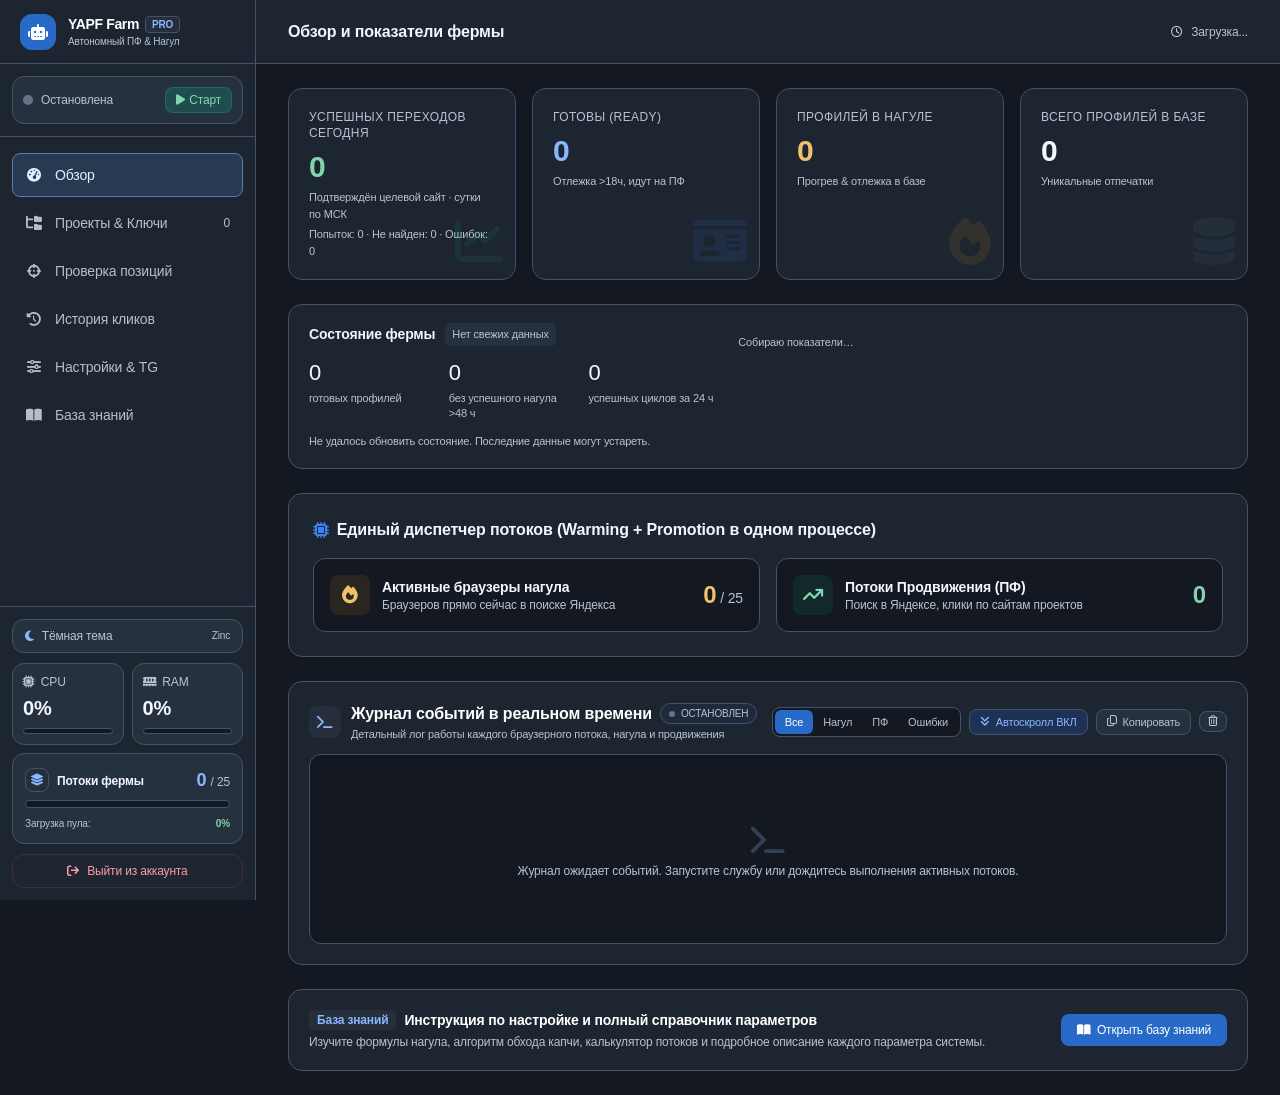
==== commit c25692b8: "Add evidence-based farm health advice and clearer dashboard accents" ====
--- a/templates/index.html
+++ b/templates/index.html
@@ -27,7 +27,7 @@
     <!-- Local Precompiled Tailwind CSS (Zero external latency, no JIT lag) -->
     <link rel="stylesheet" href="/static/tailwind.min.css?v=3">
     <link rel="stylesheet" href="/static/navigation.css?v=1">
-    <link rel="stylesheet" href="/static/panel-theme.css?v=2">
+    <link rel="stylesheet" href="/static/panel-theme.css?v=3">
     <!-- Local Font Awesome -->
     <link rel="stylesheet" href="/static/fontawesome.min.css?v=4">
     <!-- Local Alpine.js -->
@@ -428,6 +428,24 @@
                 </div>
             </div>
 
+            <section class="farm-health-card" :class="'is-' + farmHealth.state">
+                <div class="farm-health-summary">
+                    <div class="farm-health-heading"><h2>Состояние фермы</h2><span class="health-state" :class="'is-' + farmHealth.state" x-text="farmHealthError ? 'Нет свежих данных' : farmHealth.state === 'critical' ? 'Требует действий' : farmHealth.state === 'warning' ? 'Нужно внимание' : farmHealth.state === 'ok' ? 'В норме' : 'Проверяю…'"></span></div>
+                    <div class="farm-health-metrics">
+                        <div><strong x-text="formatFarmCount(farmHealth.pool.ready)"></strong><span>готовых профилей</span></div>
+                        <div><strong :class="{'health-number-warning':farmHealth.pool.stale > 0}" x-text="formatFarmCount(farmHealth.pool.stale)"></strong><span>без успешного нагула &gt;48 ч</span></div>
+                        <div><strong x-text="formatFarmCount(farmHealth.warming_24h.successful_cycles)"></strong><span>успешных циклов за 24 ч</span></div>
+                    </div>
+                    <p class="farm-health-footnote" x-text="farmHealthError ? 'Не удалось обновить состояние. Последние данные могут устареть.' : 'За час: ' + farmHealth.last_hour.attempts + ' попыток ПФ · CAPTCHA: ' + farmHealth.last_hour.captcha + ' · сетевых сбоев: ' + farmHealth.last_hour.network_errors"></p>
+                </div>
+                <div class="farm-health-advice">
+                    <template x-for="tip in farmHealth.advice" :key="tip.id">
+                        <div class="farm-health-tip"><div><h3 x-text="tip.title"></h3><p x-text="tip.detail"></p></div><button type="button" class="quiet-button" @click="openFarmAdvice(tip.action)">Проверить</button></div>
+                    </template>
+                    <p x-show="!farmHealth.advice.length" class="farm-health-footnote">Собираю показатели…</p>
+                </div>
+            </section>
+
             <!-- Thread Activity Breakdown -->
             <p class="text-xs text-slate-400" x-text="status.promotion_state || ''"></p>
             <div class="bg-dark-900 border border-slate-800/80 rounded-2xl p-4 sm:p-6 shadow-sm">
@@ -459,109 +477,6 @@
                             </div>
                         </div>
                         <div class="text-2xl font-mono font-bold text-emerald-400" x-text="status.promo_active"></div>
-                    </div>
-                </div>
-            </div>
-
-            <!-- ======================================================== -->
-            <!-- WARMING STRATEGY & READY ETA SUMMARY CARD                -->
-            <!-- ======================================================== -->
-            <div class="bg-dark-900 border border-slate-800/80 rounded-2xl p-4 sm:p-6 shadow-sm space-y-4">
-                <!-- Header with Standard Pill & Progress -->
-                <div class="flex flex-col sm:flex-row sm:items-center justify-between gap-3 border-b border-slate-800 pb-3">
-                    <div class="flex items-center gap-2.5">
-                        <div class="w-9 h-9 rounded-xl bg-emerald-500/10 text-emerald-400 flex items-center justify-center shrink-0 border border-emerald-500/20">
-                            <i class="fa-solid fa-shield-halved text-base"></i>
-                        </div>
-                        <div>
-                            <div class="flex items-center gap-2 flex-wrap">
-                                <h3 class="font-bold text-sm sm:text-base text-white">Режим нагула & Прогноз созревания пула</h3>
-                                <span class="px-2.5 py-0.5 rounded-full text-[11px] font-semibold bg-emerald-500/15 text-emerald-400 border border-emerald-500/30">
-                                    Alpine «Буст и мало капчи»
-                                </span>
-                            </div>
-                            <p class="text-[11px] text-slate-400 mt-0.5">Краткая сводка текущей стратегии прогрева, правил отлёжки и расчёт выхода в Ready</p>
-                        </div>
-                    </div>
-                    <div class="flex items-center gap-2 bg-dark-950 px-3 py-1.5 rounded-xl border border-slate-800 self-start sm:self-auto">
-                        <span class="text-xs text-slate-400">Готовность пула:</span>
-                        <span class="font-mono font-bold text-xs sm:text-sm text-blue-400" x-text="status.profiles.ready + ' / ' + (status.ready_eta ? status.ready_eta.target_pool : 4000) + ' (' + (status.ready_eta ? status.ready_eta.ready_percent : 0) + '%)'"></span>
-                    </div>
-                </div>
-
-                <!-- Visual Pool Bar -->
-                <div class="space-y-1.5">
-                    <div class="w-full h-2.5 bg-dark-950 rounded-full overflow-hidden border border-slate-800 flex">
-                        <div class="bg-blue-500 transition-all duration-500" :style="'width: ' + (status.ready_eta ? status.ready_eta.ready_percent : 37.5) + '%'"></div>
-                        <div class="bg-amber-500/70 transition-all duration-500" :style="'width: ' + (status.profiles.total ? Math.min(100 - (status.ready_eta ? status.ready_eta.ready_percent : 37.5), (status.profiles.warming / (status.ready_eta ? status.ready_eta.target_pool : 4000)) * 100) : 15) + '%'"></div>
-                    </div>
-                    <div class="flex flex-wrap items-center justify-between text-[11px] text-slate-400 gap-2">
-                        <span class="flex items-center gap-1.5"><span class="w-2 h-2 rounded-full bg-blue-500 inline-block"></span> Готовы к продвижению (Ready): <strong class="text-slate-200" x-text="status.profiles.ready"></strong></span>
-                        <span class="flex items-center gap-1.5"><span class="w-2 h-2 rounded-full bg-amber-500 inline-block"></span> В нагуле и отлёжке (Warming): <strong class="text-slate-200" x-text="status.profiles.warming"></strong></span>
-                        <span class="flex items-center gap-1.5"><span class="w-2 h-2 rounded-full bg-slate-600 inline-block"></span> Целевой пул: <strong class="text-slate-200" x-text="(status.ready_eta ? status.ready_eta.target_pool : 4000) + ' шт'"></strong></span>
-                    </div>
-                </div>
-
-                <!-- 3 Strategy Details Cards -->
-                <div class="grid grid-cols-1 md:grid-cols-3 gap-3 pt-1">
-                    <!-- 1: How profiles are warmed -->
-                    <div class="bg-dark-950 p-4 rounded-xl border border-slate-800 space-y-2.5">
-                        <div class="text-xs font-bold text-slate-200 flex items-center gap-2">
-                            <i class="fa-solid fa-magnifying-glass text-blue-400"></i> Как сейчас нагуливаются
-                        </div>
-                        <ul class="text-[11px] text-slate-400 space-y-2">
-                            <li class="flex items-start gap-1.5">
-                                <i class="fa-solid fa-circle-check text-emerald-400 text-xs mt-0.5 shrink-0"></i>
-                                <span><strong>1 запрос ya.ru + 1 сайт:</strong> точечный поиск в Яндексе, скролл выдачи и переход на 1 сайт из органики (15–30 сек чтения).</span>
-                            </li>
-                            <li class="flex items-start gap-1.5">
-                                <i class="fa-solid fa-circle-check text-emerald-400 text-xs mt-0.5 shrink-0"></i>
-                                <span><strong>100% Android:</strong> генерация исключительно мобильных смартфонов до 4 000 (в боевых кликах ПФ — 80% Android / 20% Windows).</span>
-                            </li>
-                            <li class="flex items-start gap-1.5">
-                                <i class="fa-solid fa-circle-check text-emerald-400 text-xs mt-0.5 shrink-0"></i>
-                                <span><strong>Sticky Proxy IP:</strong> за каждым профилем навсегда закреплен свой порт из 300 мобильных прокси.</span>
-                            </li>
-                        </ul>
-                    </div>
-
-                    <!-- 2: Maturation & Cooldown Rules -->
-                    <div class="bg-dark-950 p-4 rounded-xl border border-slate-800 space-y-2.5">
-                        <div class="text-xs font-bold text-slate-200 flex items-center gap-2">
-                            <i class="fa-solid fa-hourglass-half text-amber-400"></i> Как созревают и отлёжка
-                        </div>
-                        <ul class="text-[11px] text-slate-400 space-y-2">
-                            <li class="flex items-start gap-1.5">
-                                <i class="fa-solid fa-clock text-amber-400 text-xs mt-0.5 shrink-0"></i>
-                                <span><strong>Условие Ready:</strong> ровно 1 завершенный цикл нагула + <strong>18 часов отлёжки</strong> с момента создания.</span>
-                            </li>
-                            <li class="flex items-start gap-1.5">
-                                <i class="fa-solid fa-clock text-amber-400 text-xs mt-0.5 shrink-0"></i>
-                                <span><strong>Отлёжка между циклами:</strong> случайная пауза <strong>3 – 8 часов</strong> (180–480 мин) между обращениями к профилю.</span>
-                            </li>
-                            <li class="flex items-start gap-1.5">
-                                <i class="fa-solid fa-clock text-amber-400 text-xs mt-0.5 shrink-0"></i>
-                                <span><strong>Правило 48 часов:</strong> если Ready-профиль простаивал без кликов >48ч — уходит на короткий догрев (1 запрос).</span>
-                            </li>
-                        </ul>
-                    </div>
-
-                    <!-- 3: ETA calculation -->
-                    <div class="bg-dark-950 p-4 rounded-xl border border-slate-800 space-y-2.5">
-                        <div class="text-xs font-bold text-slate-200 flex items-center gap-2">
-                            <i class="fa-solid fa-calculator text-emerald-400"></i> Расчёт времени до Ready
-                        </div>
-                        <div class="space-y-2.5 text-[11px]">
-                            <div class="p-3 rounded-lg bg-dark-900 border border-slate-800">
-                                <div class="text-slate-400 text-[10px] uppercase font-semibold">Первая волна созревания новых Android:</div>
-                                <div class="text-sm font-bold font-mono text-emerald-400 mt-1" x-text="status.ready_eta ? status.ready_eta.eta_time_msk : 'Сегодня в 17:47 MSK (~16 ч)'"></div>
-                            </div>
-                            <div class="text-slate-400 leading-relaxed space-y-1">
-                                <div>• Генерация базы идёт со скоростью <strong>~350 проф/час</strong>.</div>
-                                <div>• К <strong>07:00 утра</strong> все 4 000 профилей завершат свой 1-й цикл.</div>
-                                <div>• К <strong>01:00 следующей ночи</strong> вся база в 4 000 профилей созреет и получит статус <strong>Ready</strong>.</div>
-                            </div>
-                        </div>
                     </div>
                 </div>
             </div>
@@ -2774,6 +2689,22 @@
                     if (this[model].geo_regions.length >= 20) { alert('Можно выбрать до 20 регионов'); return; }
                     this[model].geo_regions = [...this[model].geo_regions, code];
                 },
+                farmHealth: {state:'loading',pool:{ready:0,stale:0},warming_24h:{successful_cycles:0},last_hour:{attempts:0,captcha:0,network_errors:0},advice:[]},
+                farmHealthError: false,
+                formatFarmCount(value) { return Number(value || 0).toLocaleString('ru-RU'); },
+                openFarmAdvice(action) {
+                    if(action==='logs' || action==='projects'){this.currentTab=action;return;}
+                    this.currentTab='settings';this.settingsSubTab=action;
+                },
+                async loadFarmHealth() {
+                    try {
+                        const response=await fetch('/api/farm/health');
+                        if(!response.ok)throw new Error('Health unavailable');
+                        const value=await response.json();
+                        if(!value.pool || !Array.isArray(value.advice))throw new Error('Invalid health data');
+                        this.farmHealth=value;this.farmHealthError=false;
+                    } catch(e) { this.farmHealthError=true; }
+                },
                 projects: [],
                 logs: [],
                 settings: {},
@@ -3124,6 +3055,7 @@
                     // Parallel fast initial load
                     await Promise.allSettled([
                         this.loadStatus(),
+                        this.loadFarmHealth(),
                         this.loadProjects(),
                         this.loadLogs(),
                         this.loadSettings(),
@@ -3139,7 +3071,7 @@
                     if (this.refreshingDashboard) return;
                     this.refreshingDashboard = true;
                     try {
-                        await Promise.allSettled([this.loadStatus(), this.loadProjects(), this.loadLogs()]);
+                        await Promise.allSettled([this.loadStatus(), this.loadProjects(), this.loadLogs(), this.loadFarmHealth()]);
                     } finally {
                         this.refreshingDashboard = false;
                     }
--- a/static/panel-theme.css
+++ b/static/panel-theme.css
@@ -182,3 +182,43 @@
     .rank-history-table .rank-query-column { min-width: 190px; max-width: 220px; }
     .rank-day-column, .rank-value-cell { min-width: 106px; }
 }
+/* Slightly stronger accents, while keeping the surfaces quiet. */
+html.dark { --panel-bg:#131821; --panel-surface:#1d2531; --panel-inset:#263140; --panel-text:#f3f6fc; --panel-muted:#b7c3d5; --panel-border:#43546a; --panel-accent:#8ab8ff; }
+html:not(.dark) { --panel-bg:#eef1f6; --panel-surface:#fff; --panel-inset:#f0f3f8; --panel-text:#1d293b; --panel-muted:#515e72; --panel-border:#c5cddd; --panel-accent:#1e5fa8; }
+html body, html .font-mono:not(code):not(pre):not(textarea) { font-feature-settings:'tnum' 1, 'zero' 0; }
+html:is(.dark,.light) .bg-blue-600, html:is(.dark,.light) .bg-blue-500 { background-color:#0066cc !important; }
+html.dark .bg-blue-600, html.dark .bg-blue-500 { background-color:#286ac8 !important; }
+html:not(.dark) button.app-nav-item.is-active { background:#e6effc !important; color:#1c4c94 !important; border-color:#b7cdec !important; }
+html.dark button.app-nav-item.is-active { background:#283a52; border-color:#557dad; color:#e4efff; }
+html.dark .text-emerald-300, html.dark .text-emerald-400 { color:#82d4ad !important; }
+html.dark .text-rose-300, html.dark .text-rose-400 { color:#ff9ba7 !important; }
+html.dark .text-amber-300, html.dark .text-amber-400 { color:#efc16d !important; }
+html:not(.dark) .text-emerald-300, html:not(.dark) .text-emerald-400 { color:#18734c !important; }
+html:not(.dark) .text-rose-300, html:not(.dark) .text-rose-400 { color:#bd3544 !important; }
+html:not(.dark) .text-amber-300, html:not(.dark) .text-amber-400 { color:#946200 !important; }
+html:not(.dark) .rank-value-cell.is-up { background:#e0f5e8; }
+html:not(.dark) .rank-value-cell.is-down { background:#ffe7e8; }
+.farm-health-card { display:grid; grid-template-columns:minmax(290px,1fr) minmax(300px,1.2fr); gap:22px; padding:18px 20px; border:1px solid var(--panel-border); border-radius:14px; background:var(--panel-surface); }
+.farm-health-card.is-warning { border-left:3px solid #ae7b22; }
+.farm-health-card.is-critical { border-left:3px solid #bd3544; }
+.farm-health-heading { display:flex; align-items:center; gap:10px; flex-wrap:wrap; }
+.farm-health-heading h2 { font-size:14px; font-weight:600; }
+.health-state { font-size:11px; padding:3px 7px; border-radius:5px; background:var(--panel-inset); color:var(--panel-muted); }
+.health-state.is-warning { background:#fff1ce; color:#795016; }
+.health-state.is-critical { background:#ffe0e4; color:#a0273d; }
+.health-state.is-ok { background:#ddf4e7; color:#21613e; }
+html.dark .health-state.is-warning { background:#493b24; color:#f2d08d; }
+html.dark .health-state.is-critical { background:#4d2934; color:#ffb9c7; }
+html.dark .health-state.is-ok { background:#203d30; color:#a8e1bf; }
+.farm-health-metrics { display:grid; grid-template-columns:repeat(3,minmax(0,1fr)); gap:12px; margin-top:14px; }
+.farm-health-metrics strong { display:block; font-size:22px; line-height:1.2; font-weight:500; font-variant-numeric:tabular-nums; }
+.farm-health-metrics span { display:block; font-size:11px; line-height:1.4; margin-top:5px; color:var(--panel-muted); }
+.health-number-warning { color:#946200; }
+html.dark .health-number-warning { color:#efc16d; }
+.farm-health-footnote { font-size:11px; line-height:1.45; color:var(--panel-muted); margin-top:12px; }
+.farm-health-advice { display:flex; flex-direction:column; gap:10px; }
+.farm-health-tip { display:flex; align-items:center; justify-content:space-between; gap:14px; }
+.farm-health-tip h3 { font-size:12px; font-weight:600; }
+.farm-health-tip p { font-size:11px; line-height:1.45; color:var(--panel-muted); margin-top:3px; }
+.farm-health-tip .quiet-button { font-size:11px; padding:6px 9px; }
+@media(max-width:900px) { .farm-health-card { grid-template-columns:1fr; gap:16px; } }
